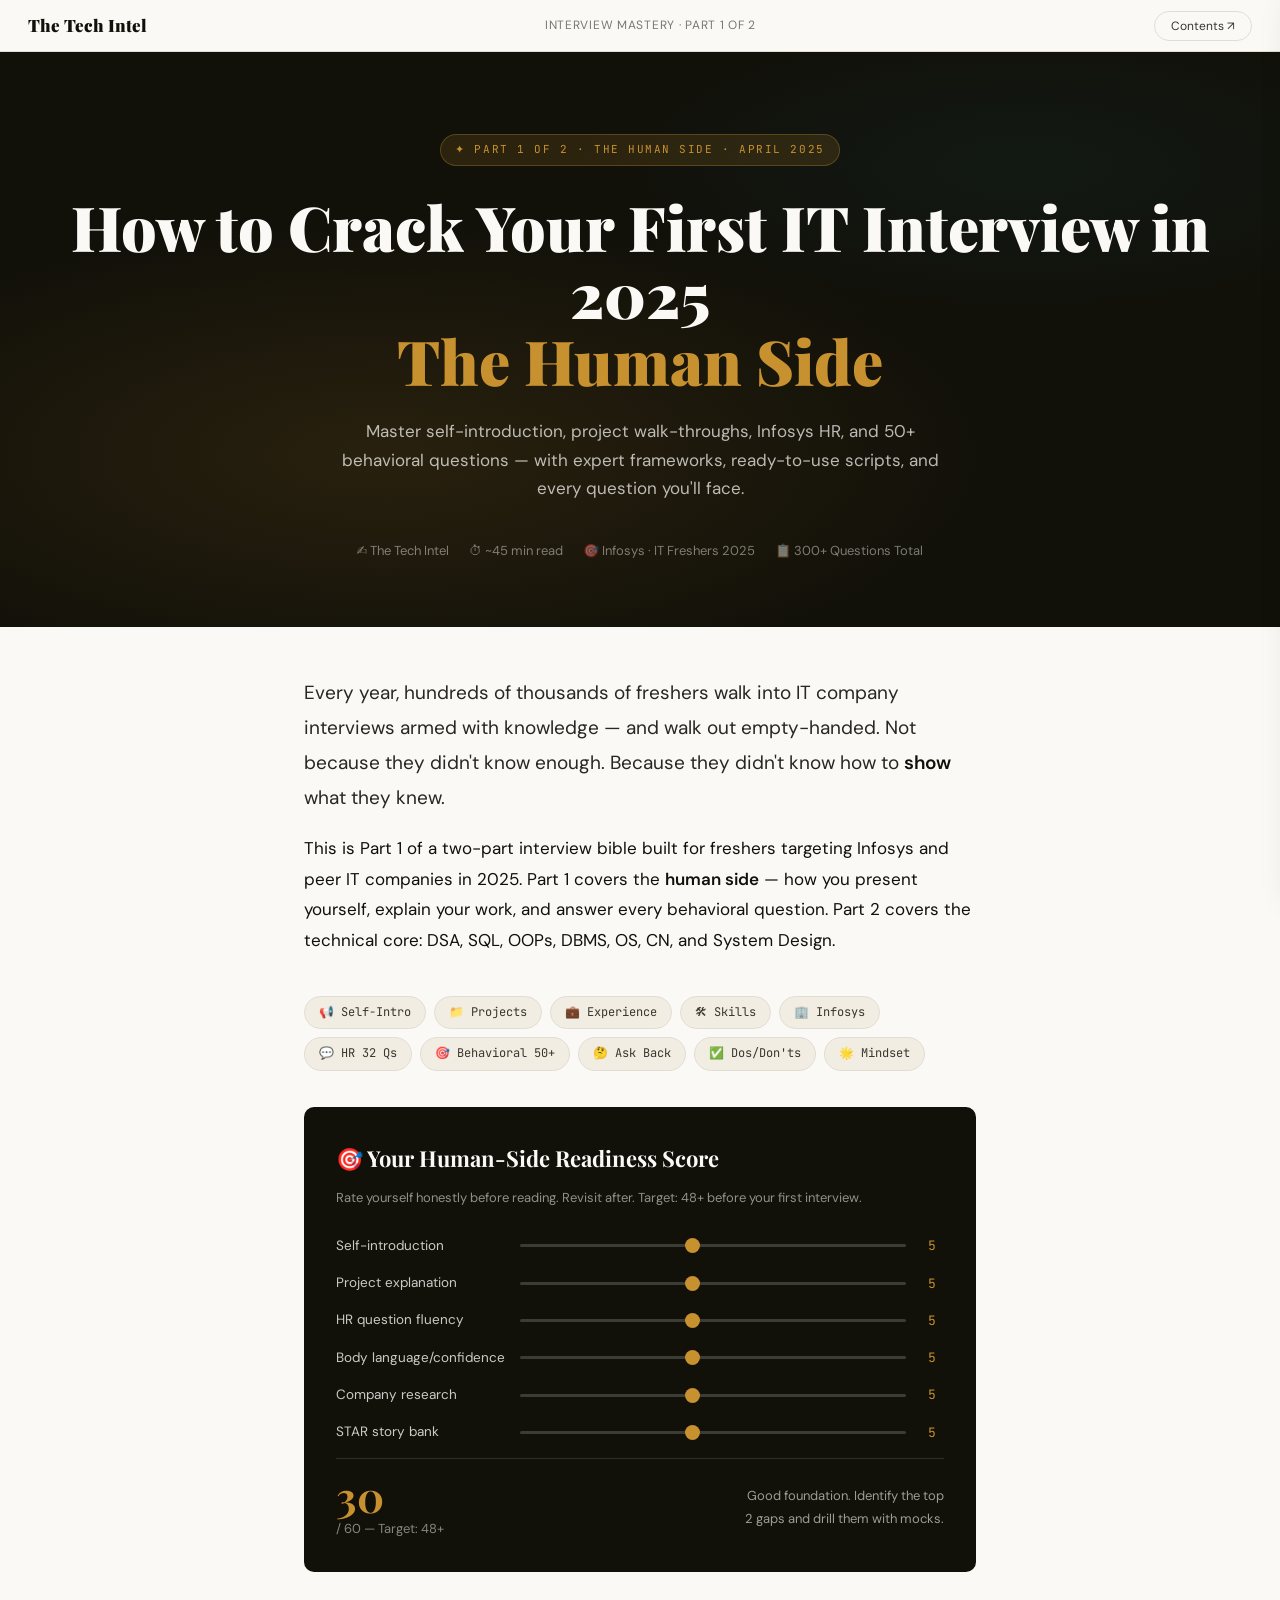
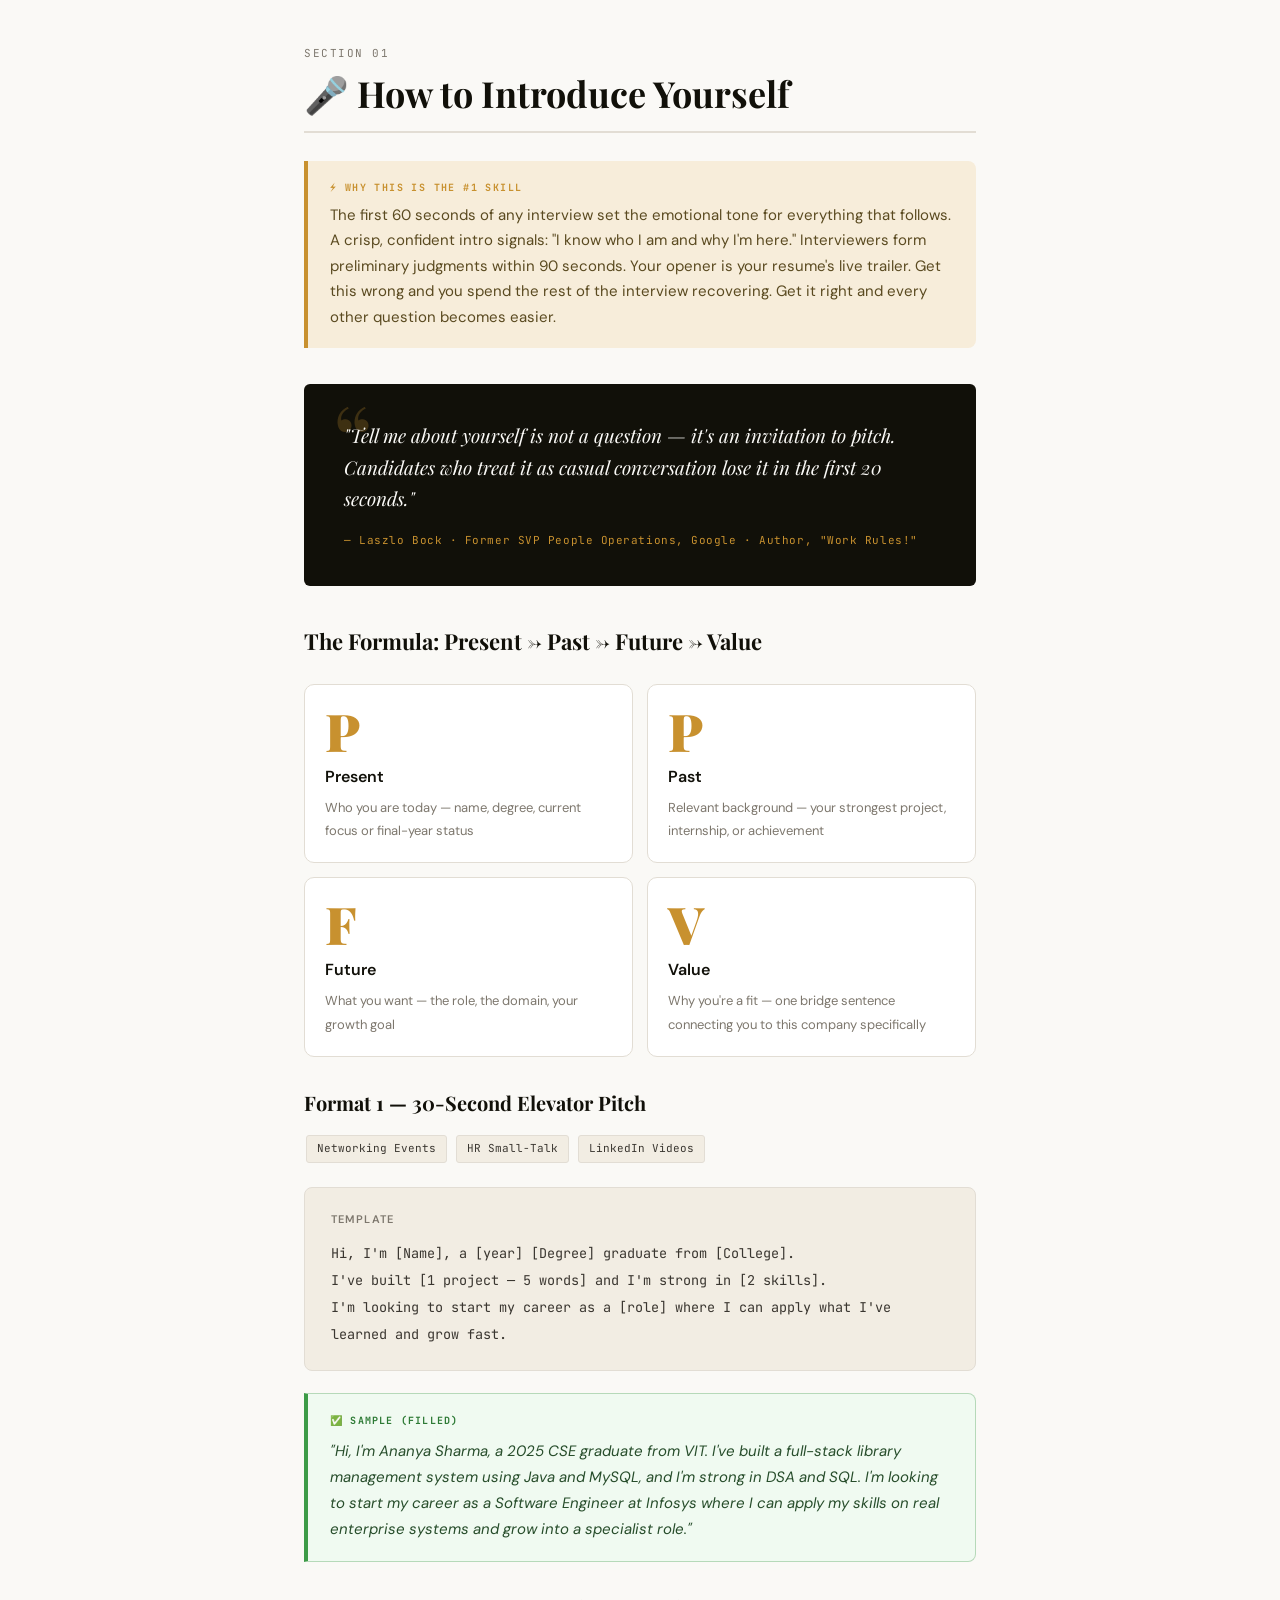
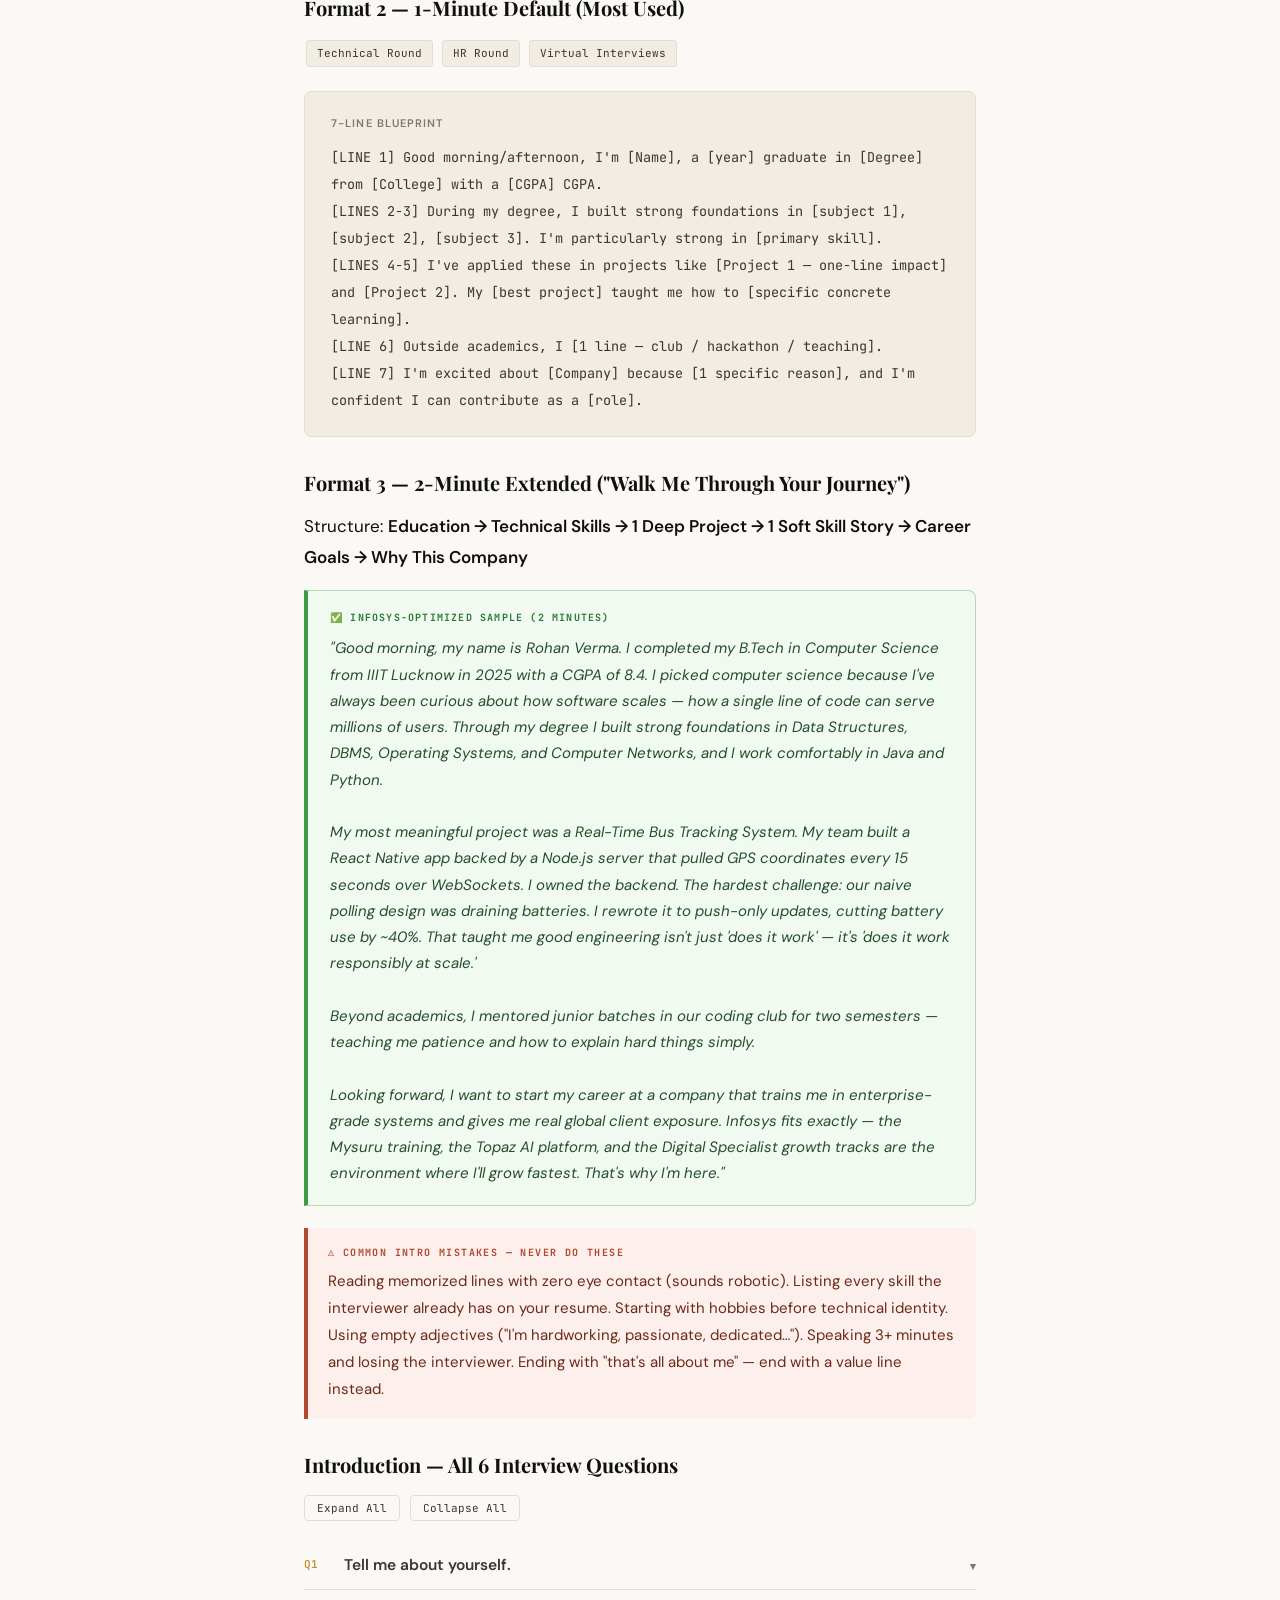
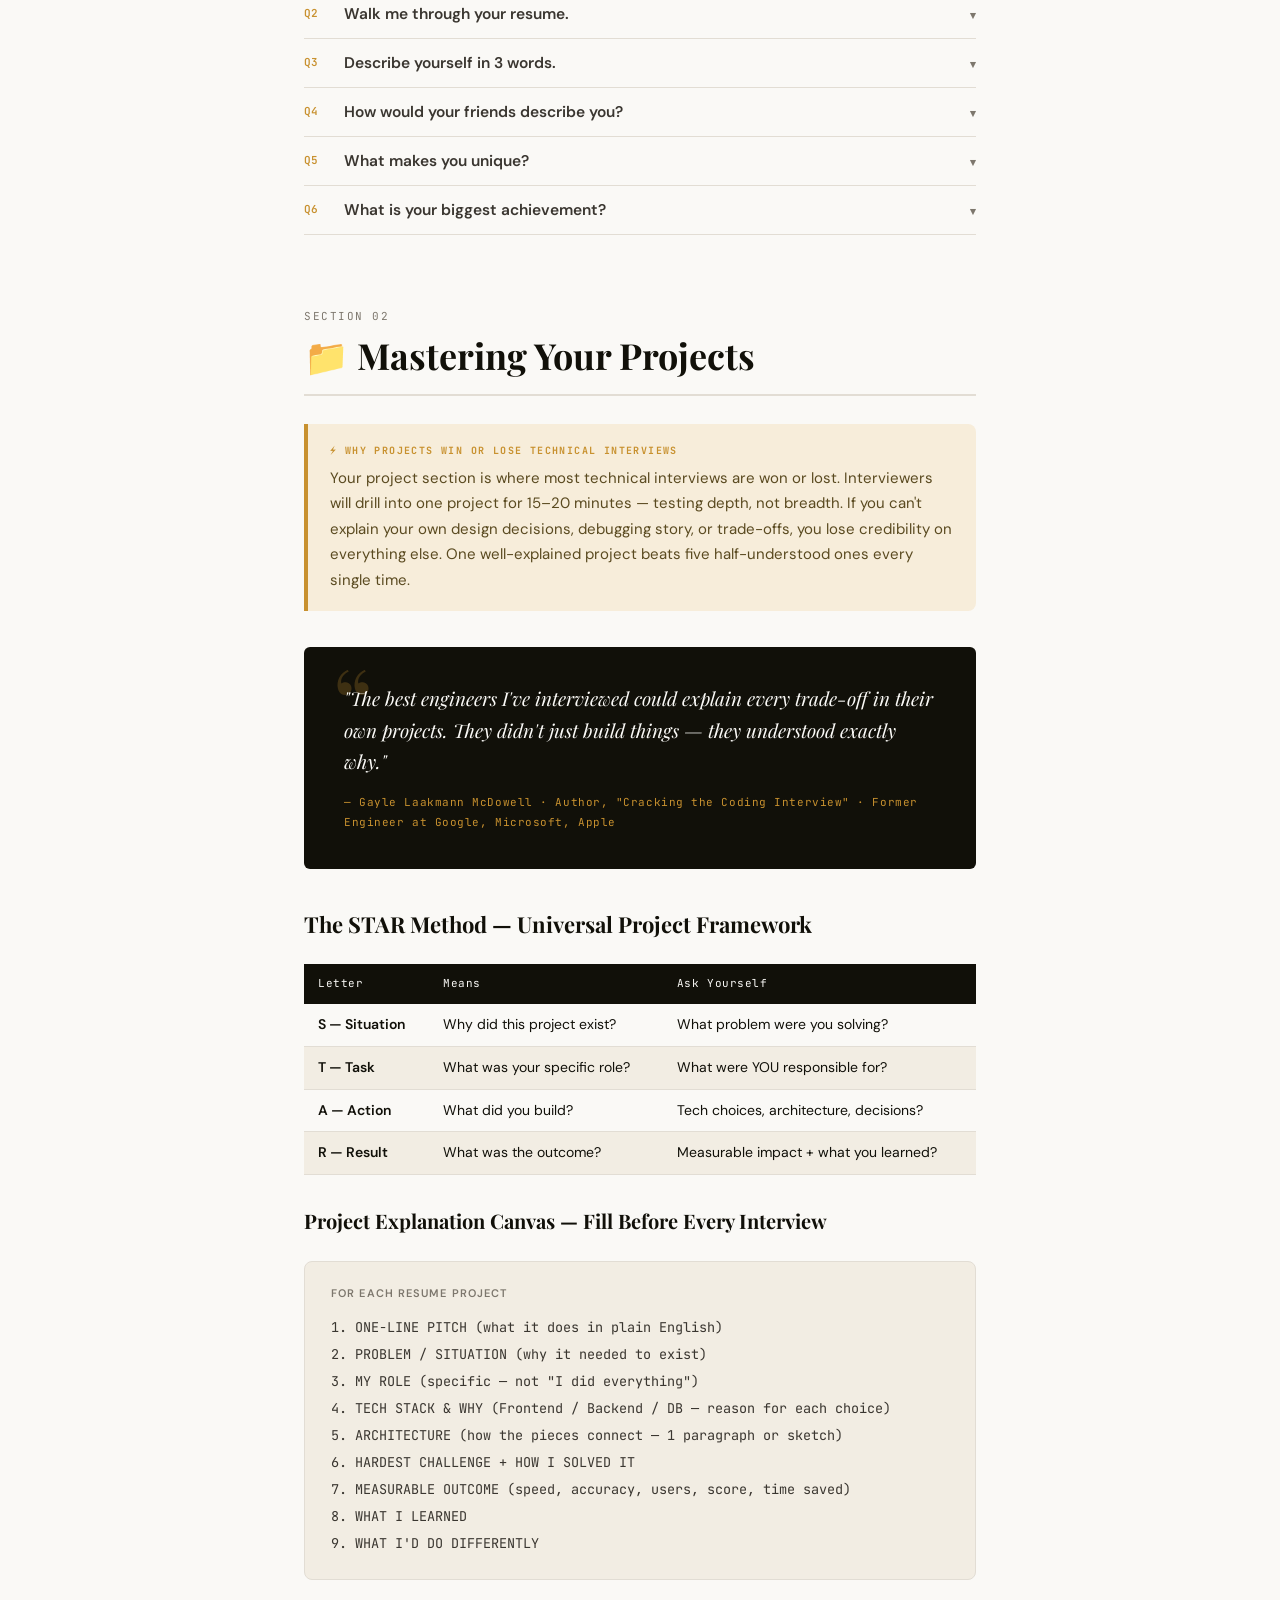
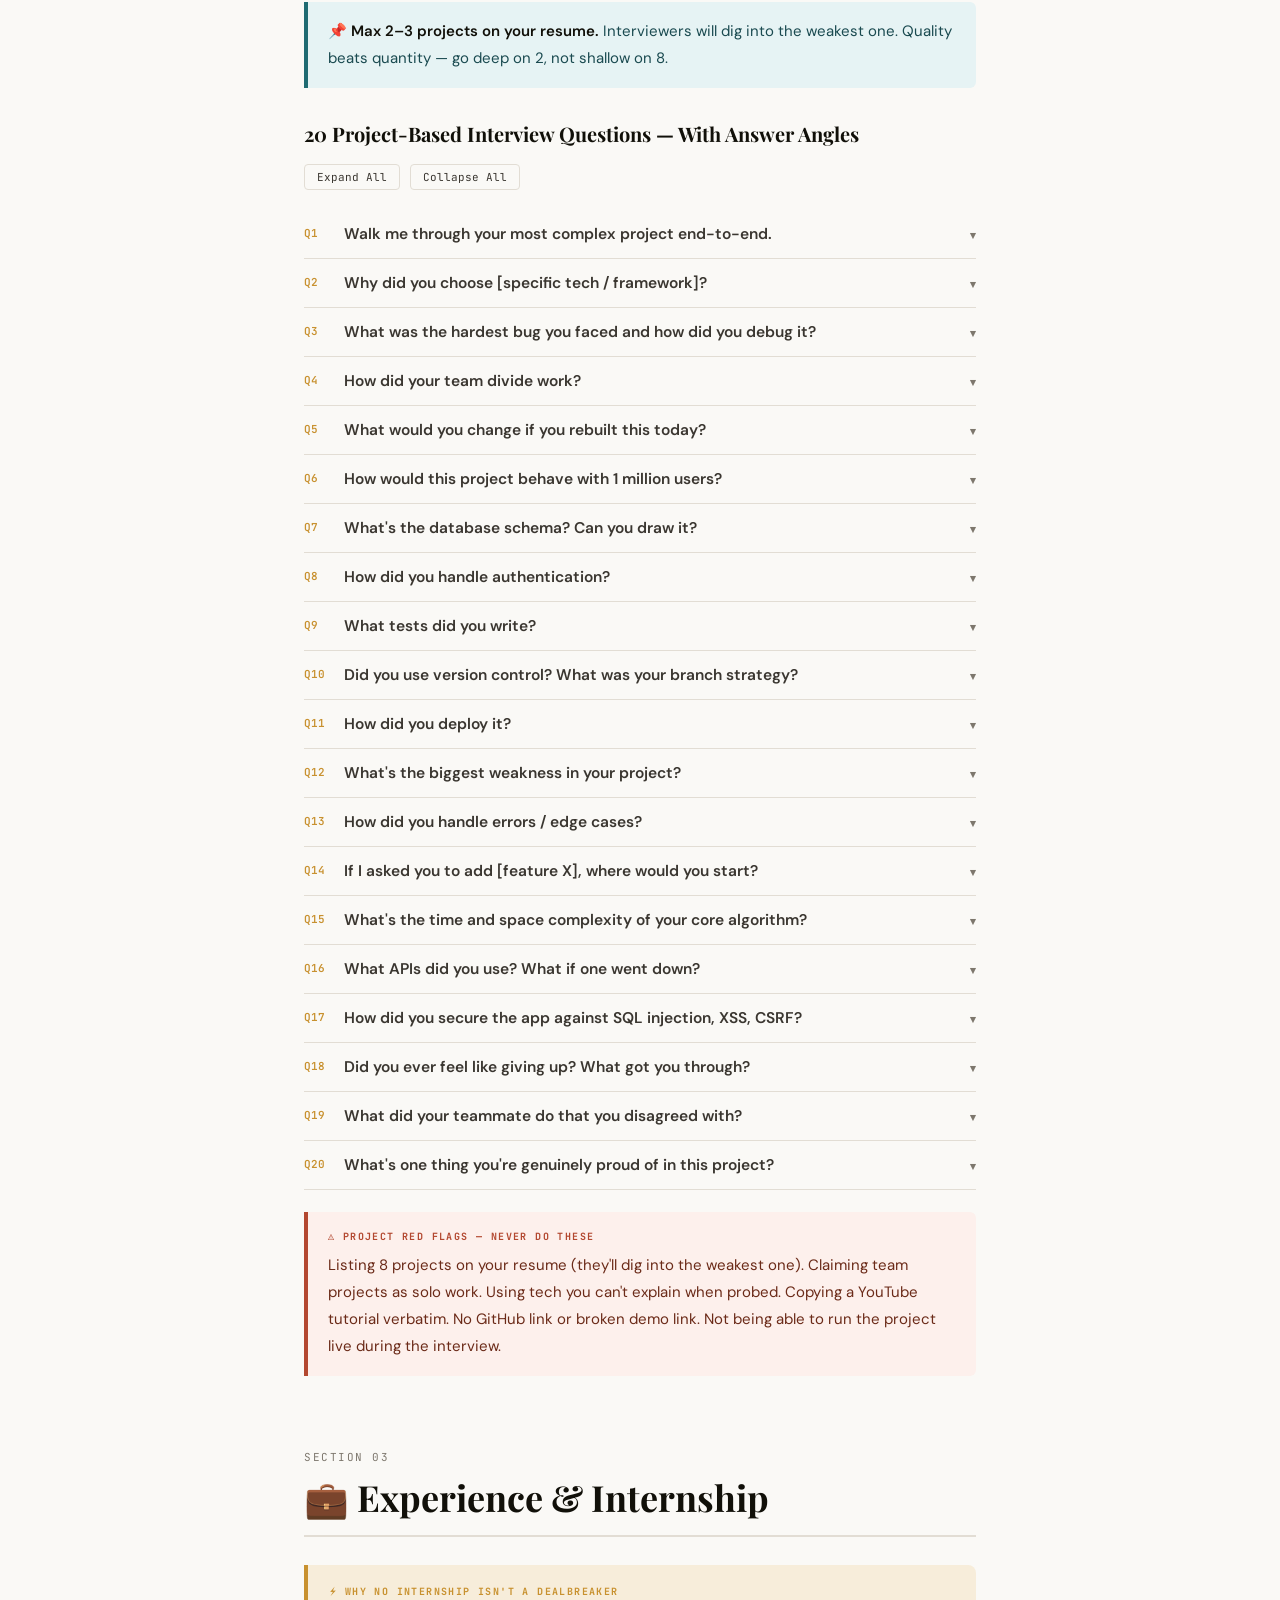
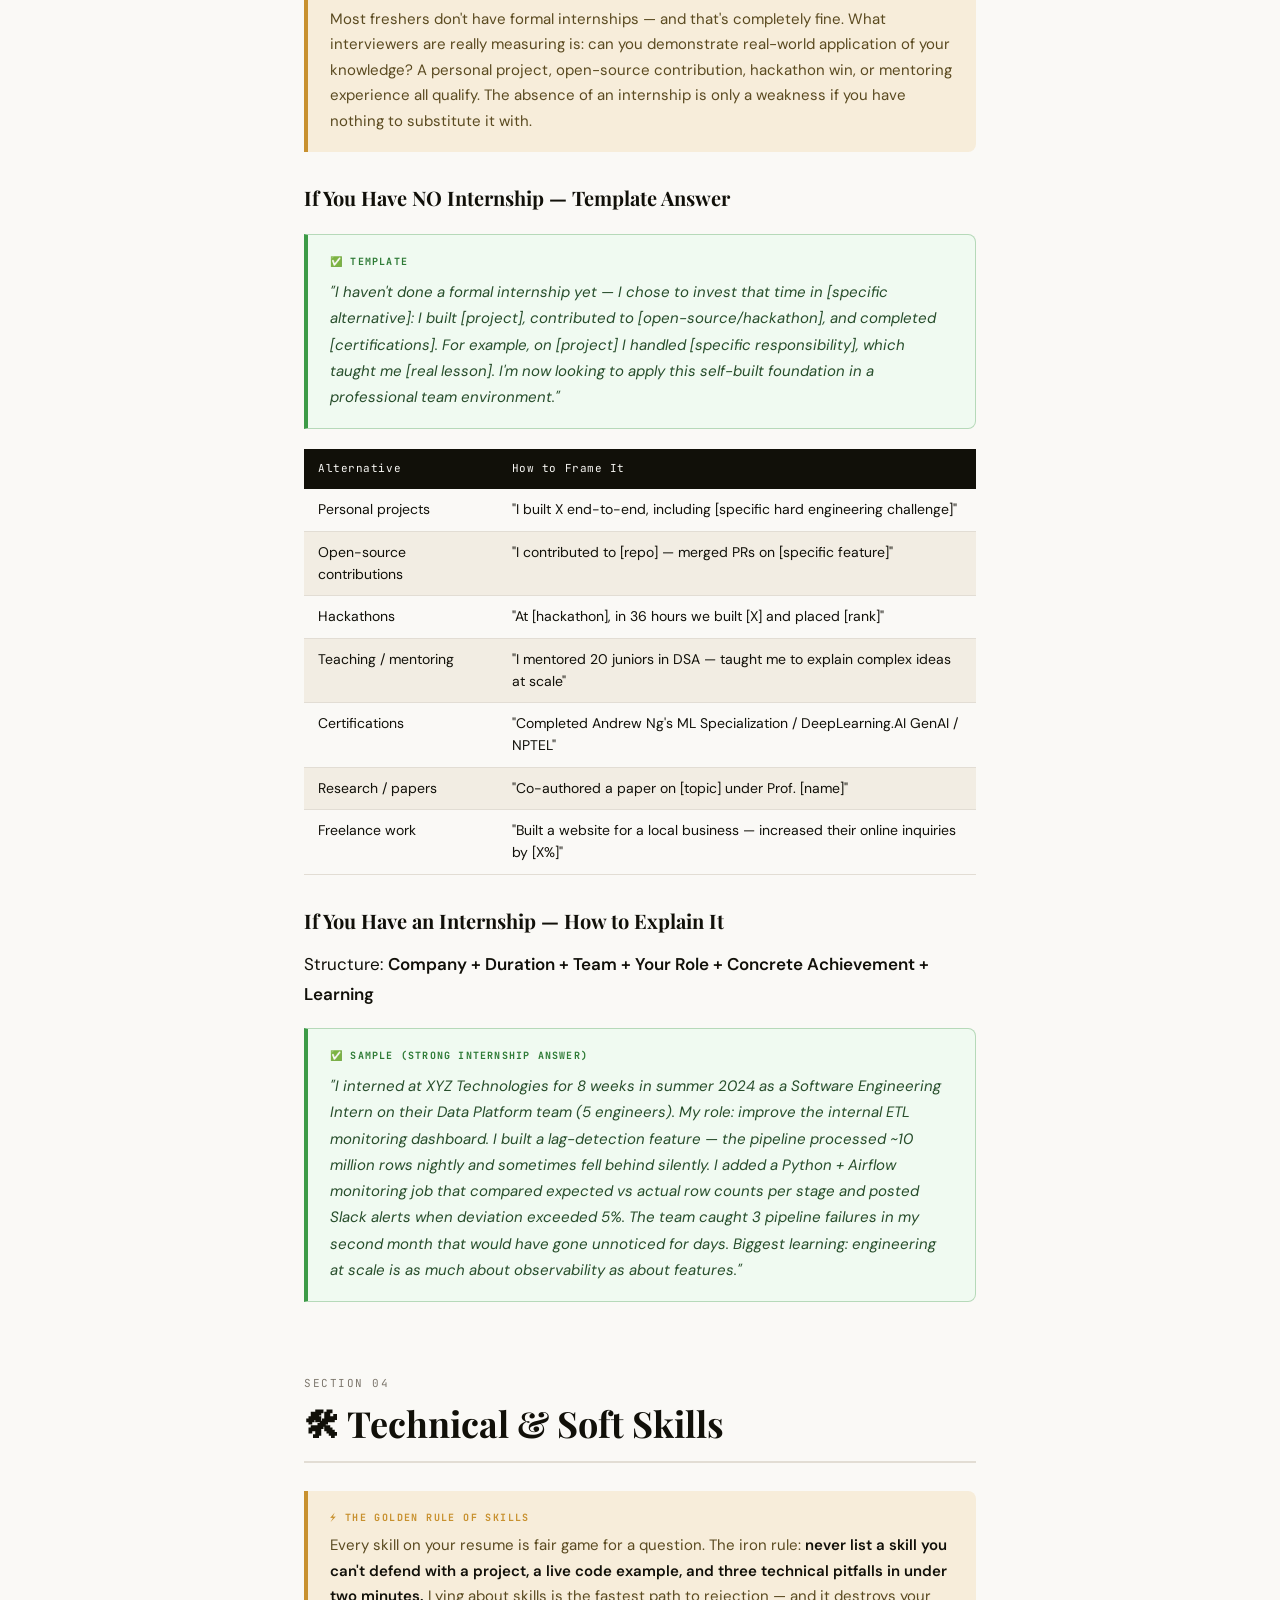
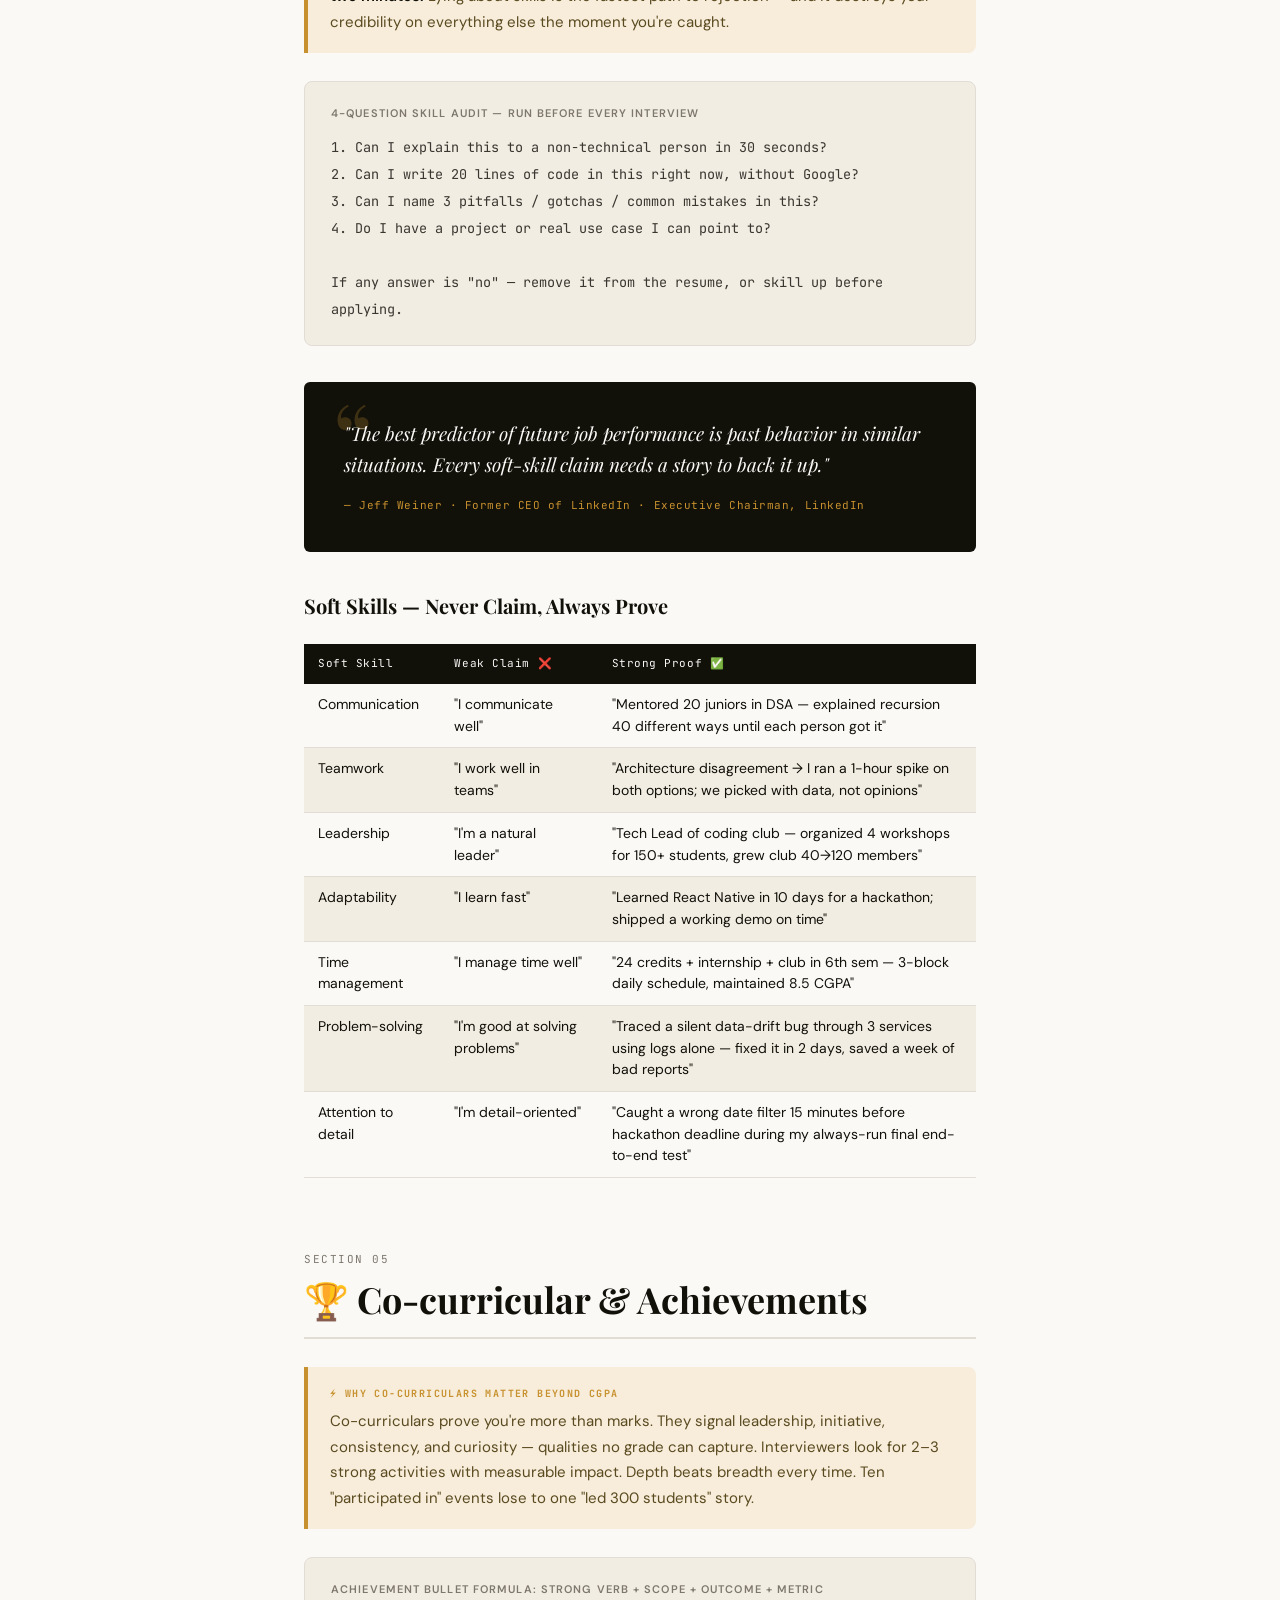
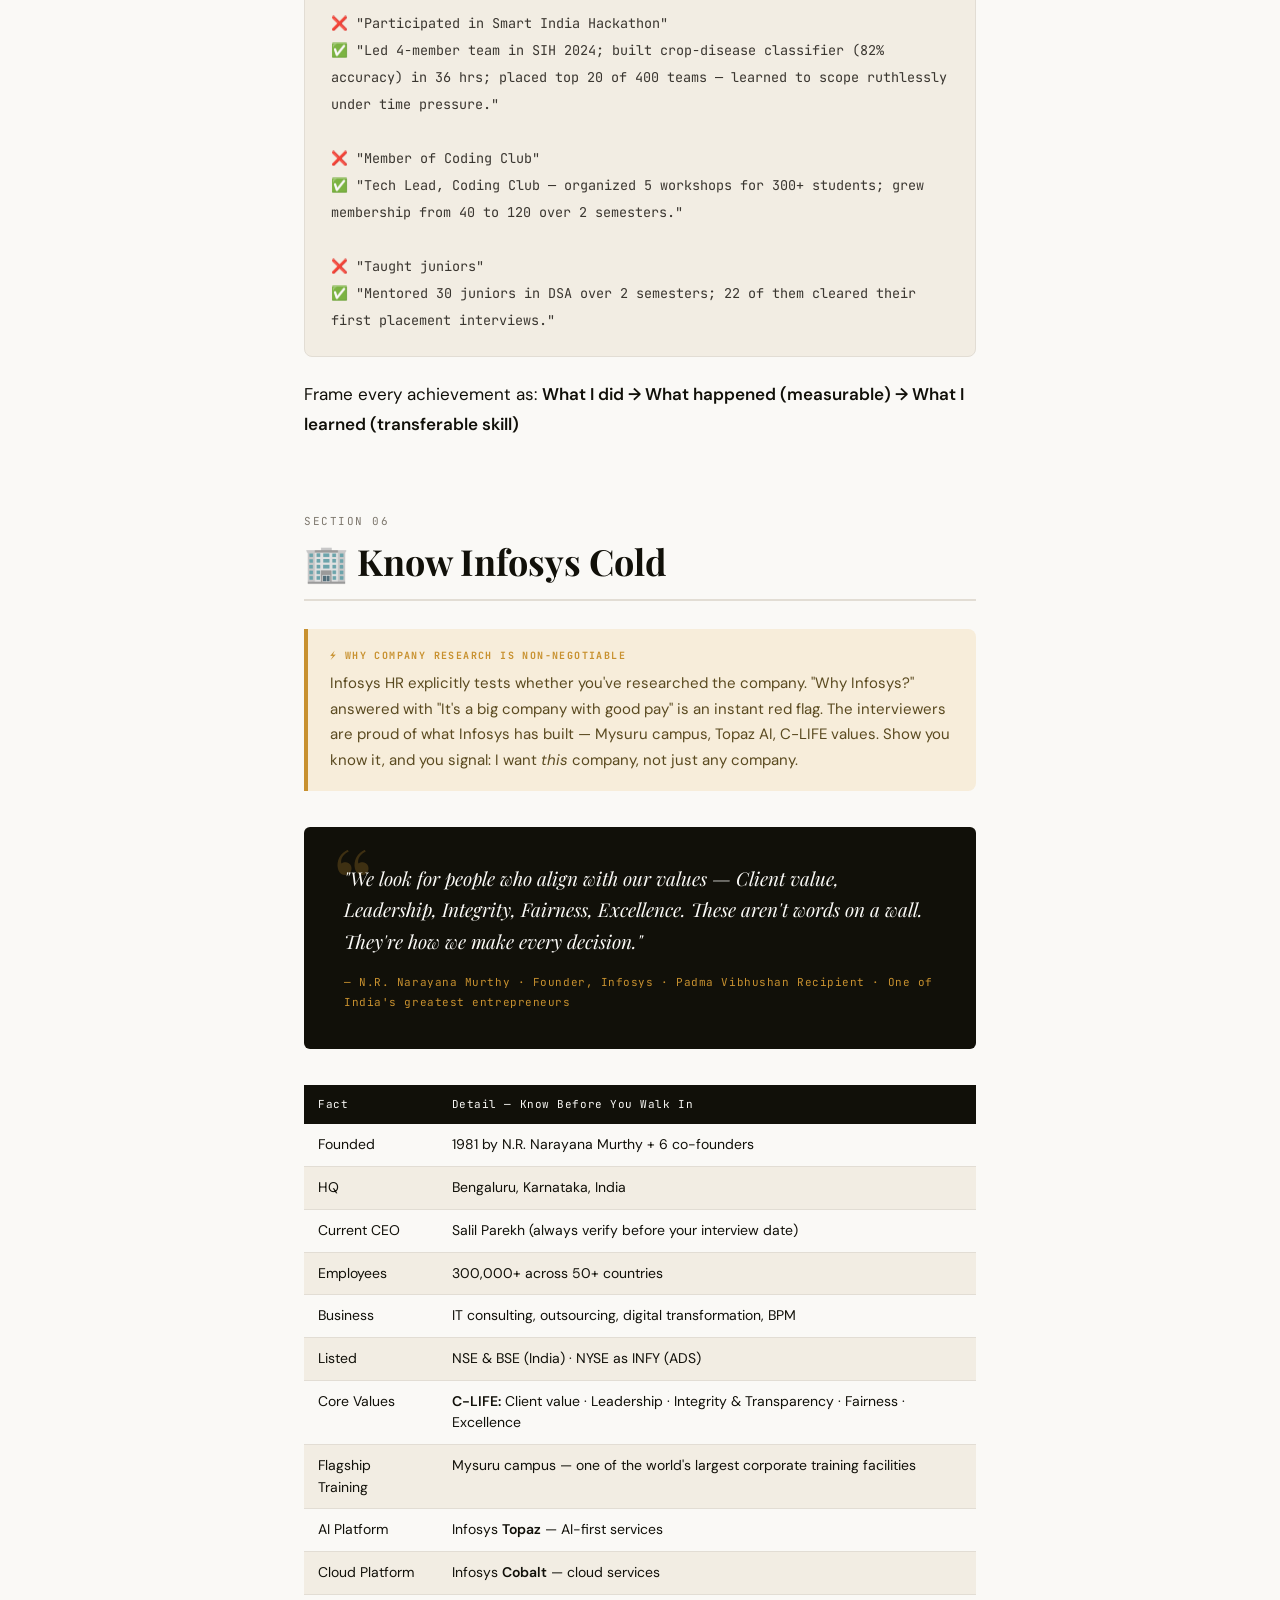
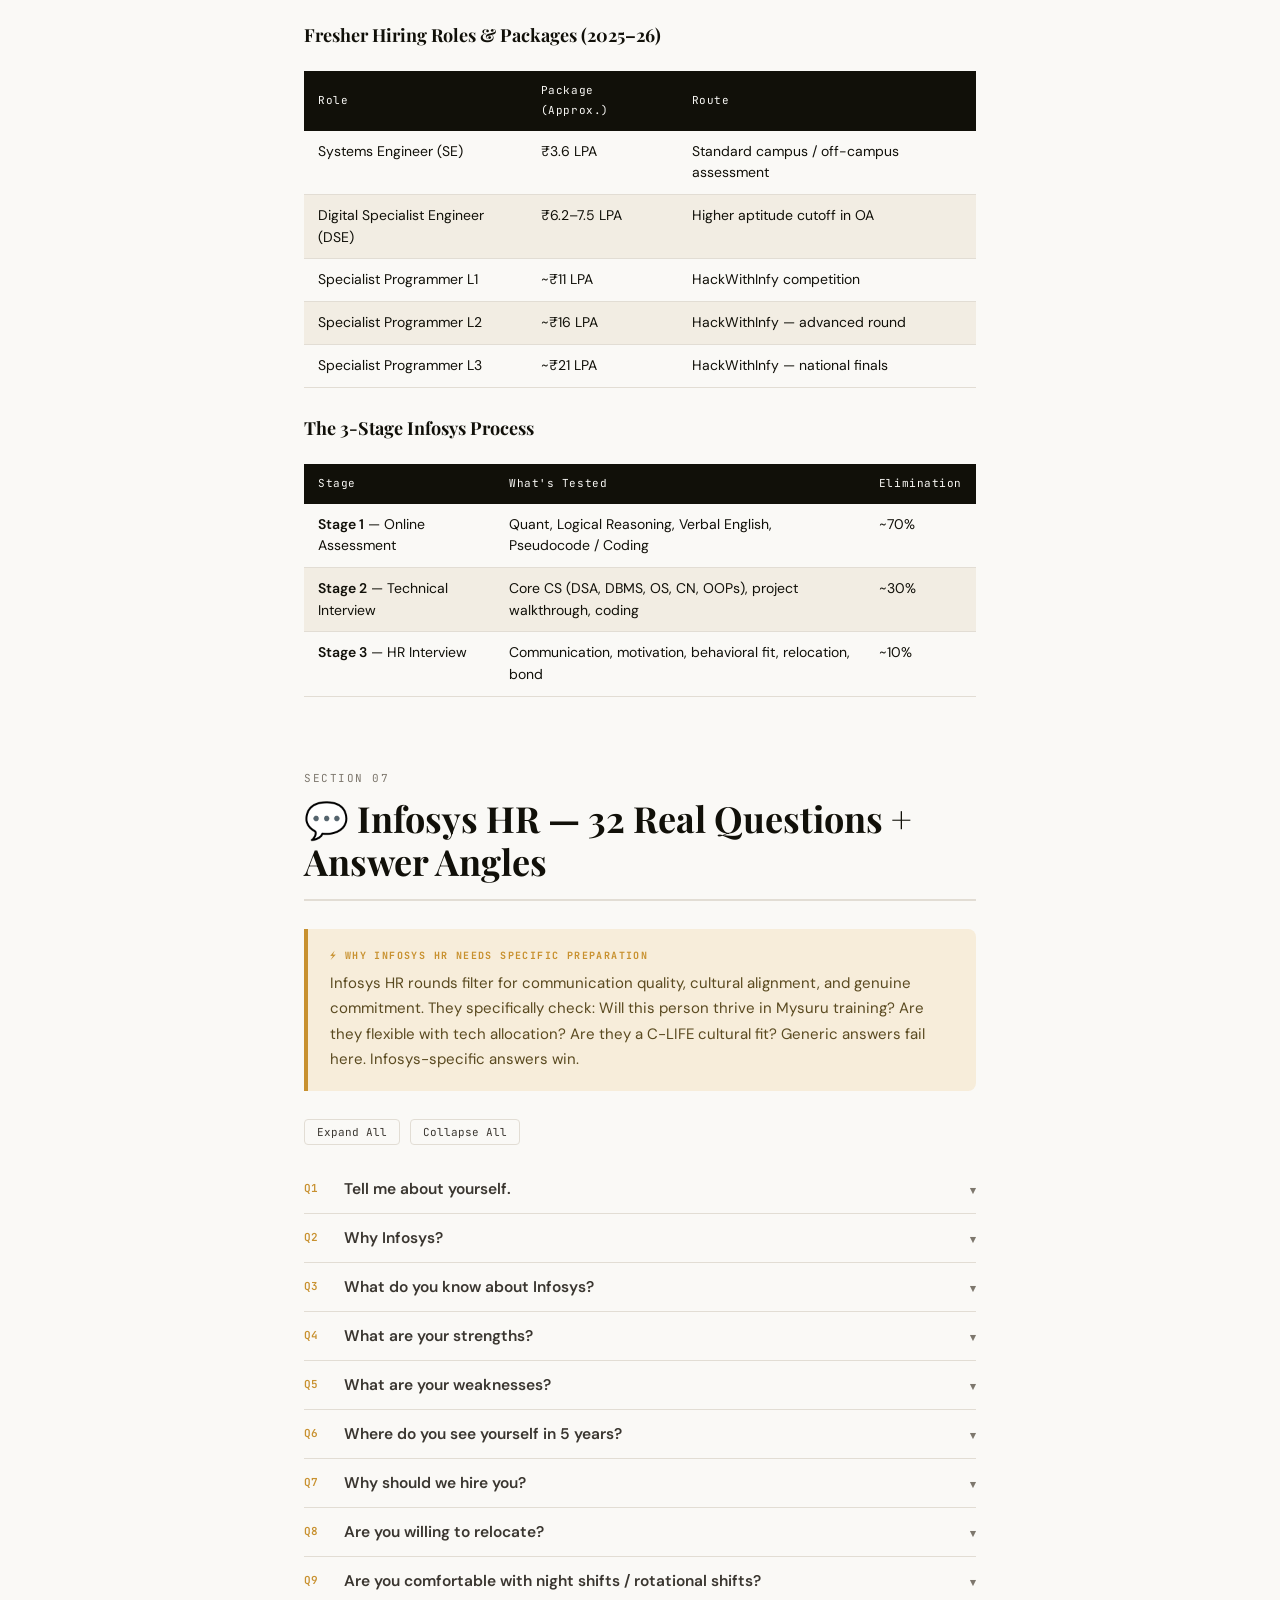
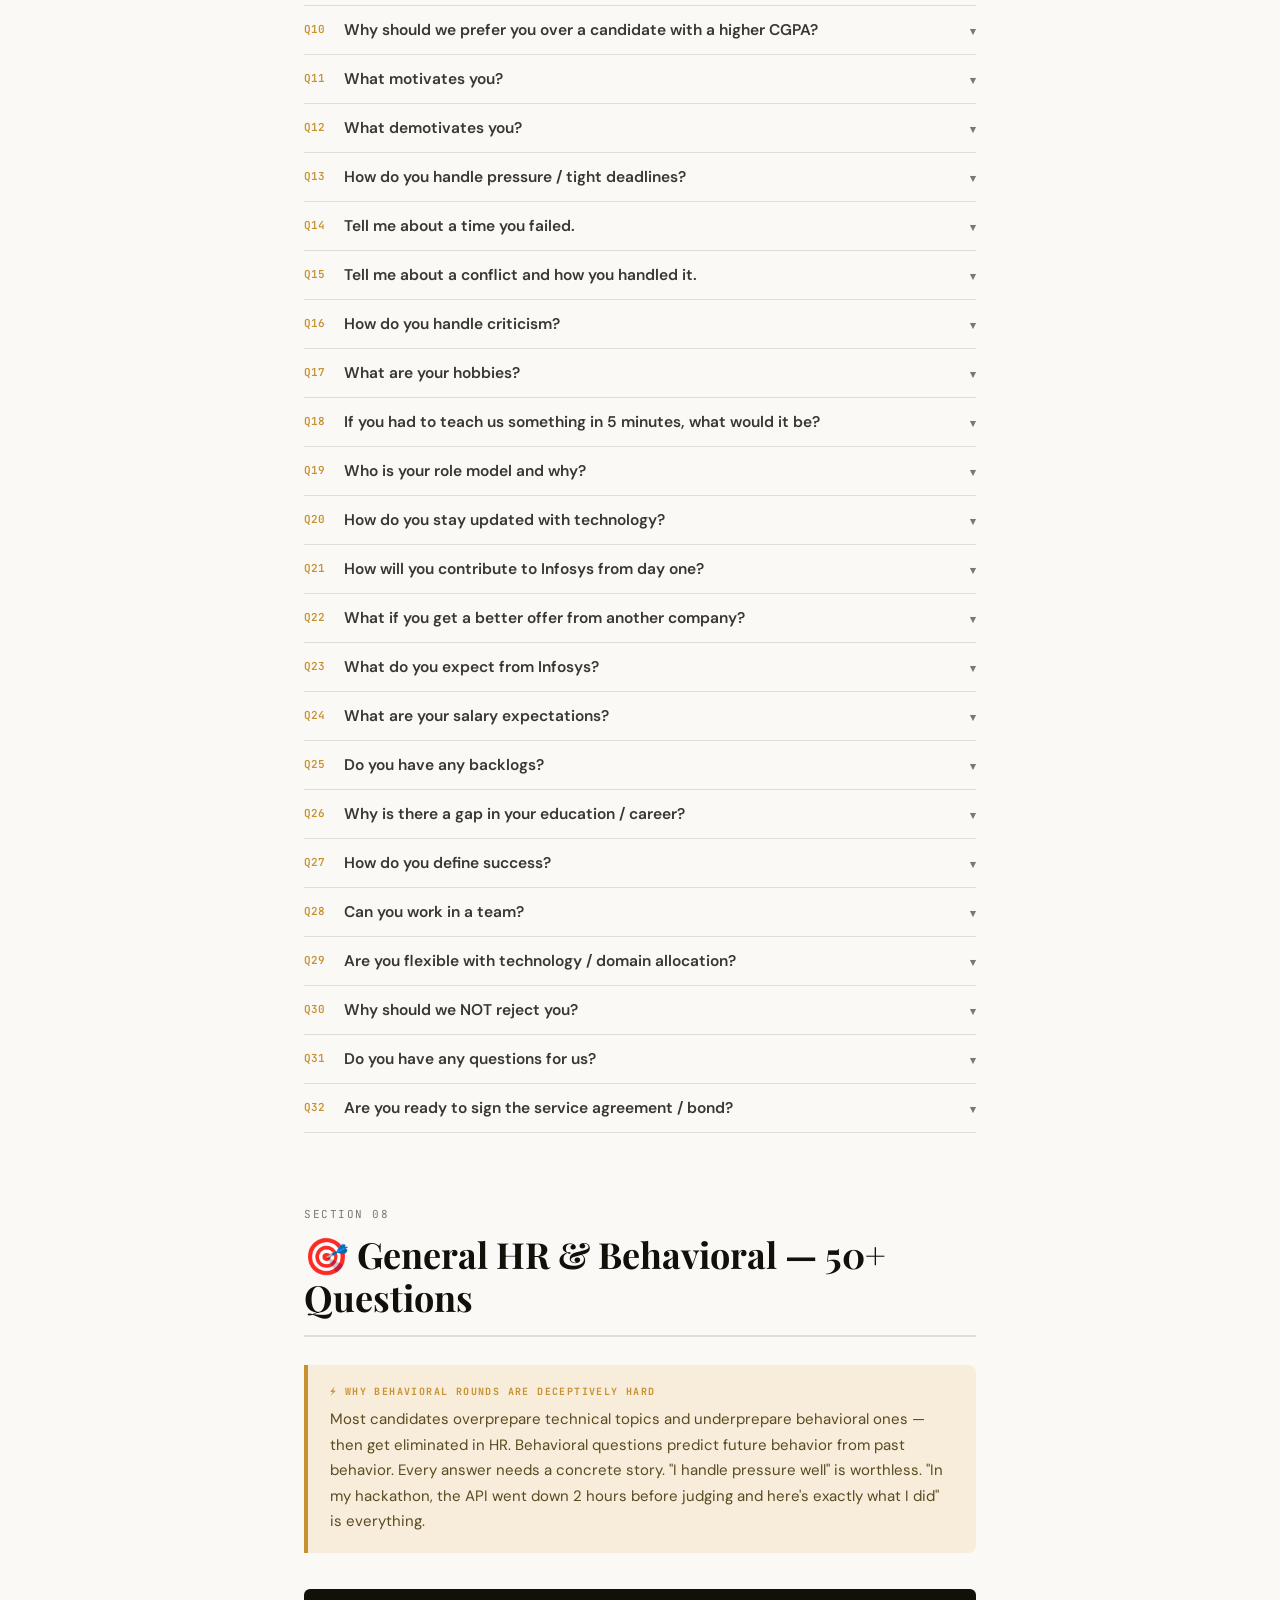
==== index.html @ f24b34c6 "Add files via upload" ====
<!DOCTYPE html>
<html lang="en">
<head>
<meta charset="UTF-8">
<meta name="viewport" content="width=device-width, initial-scale=1.0">
<title>How to Crack Your First IT Interview in 2025 — Part 1: The Human Side | The Tech Intel</title>
<meta name="description" content="The complete guide to self-introduction, project explanation, Infosys HR, 50+ behavioral questions, and the frameworks that separate offers from rejections. Part 1 of 2.">
<meta name="keywords" content="Infosys interview 2025, fresher IT interview preparation, how to introduce yourself interview, STAR method behavioral questions, HR interview questions freshers, software engineer interview guide, Infosys HR questions, behavioral interview answers, tell me about yourself answer, projects interview questions">
<meta name="author" content="The Tech Intel — Priyanshu">
<meta property="og:title" content="Crack Your First IT Interview 2025 — Part 1: The Human Side | The Tech Intel">
<meta property="og:description" content="Master self-intro, project walkthroughs, and 50+ HR questions with expert-backed frameworks and ready scripts.">
<meta property="og:type" content="article">
<meta property="og:site_name" content="The Tech Intel">
<link rel="preconnect" href="https://fonts.googleapis.com">
<link href="https://fonts.googleapis.com/css2?family=Playfair+Display:ital,wght@0,700;0,900;1,700&family=DM+Sans:wght@300;400;500;600&family=JetBrains+Mono:wght@400;600&display=swap" rel="stylesheet">
<style>
:root {
  --ink: #111009;
  --paper: #faf9f6;
  --cream: #f2ede3;
  --gold: #c8912f;
  --gold-pale: #f7edda;
  --teal: #1f6b72;
  --teal-pale: #e6f3f4;
  --rust: #b34830;
  --rust-pale: #fdf0ec;
  --slate: #3a3630;
  --muted: #7d776d;
  --border: #e2ddd4;
  --white: #ffffff;
}
*, *::before, *::after { box-sizing: border-box; margin: 0; padding: 0; }

body { font-family: 'DM Sans', system-ui, sans-serif; background: var(--paper); color: var(--ink); line-height: 1.8; font-size: 17px; }

/* ── Progress bar ── */
#progress { position: fixed; top: 0; left: 0; height: 3px; background: linear-gradient(90deg, var(--gold) 0%, var(--rust) 100%); width: 0%; z-index: 1000; transition: width .08s; }

/* ── Nav ── */
.nav { position: sticky; top: 0; z-index: 200; background: rgba(250,249,246,.96); backdrop-filter: blur(10px); border-bottom: 1px solid var(--border); display: flex; align-items: center; justify-content: space-between; padding: 0 28px; height: 52px; }
.nav-brand { font-family: 'Playfair Display', serif; font-weight: 900; font-size: 17px; color: var(--ink); }
.nav-center { font-size: 12px; color: var(--muted); letter-spacing: .06em; text-transform: uppercase; }
.nav-btn { padding: 6px 16px; border: 1px solid var(--border); border-radius: 20px; font-size: 12px; cursor: pointer; background: none; color: var(--slate); font-family: 'DM Sans', sans-serif; transition: all .2s; }
.nav-btn:hover { background: var(--ink); color: var(--paper); border-color: var(--ink); }

/* ── TOC Drawer ── */
#overlay { display: none; position: fixed; inset: 0; background: rgba(17,16,9,.55); z-index: 300; }
#drawer { position: fixed; right: -360px; top: 0; bottom: 0; width: 340px; background: var(--white); z-index: 400; padding: 28px 24px; overflow-y: auto; transition: right .3s cubic-bezier(.4,0,.2,1); box-shadow: -8px 0 32px rgba(0,0,0,.12); }
#drawer.open { right: 0; }
.drawer-close { position: absolute; top: 20px; right: 20px; background: none; border: none; font-size: 22px; cursor: pointer; color: var(--muted); }
.drawer-head { font-family: 'Playfair Display', serif; font-size: 22px; font-weight: 700; margin: 8px 0 24px; }
.toc-group { margin-bottom: 24px; }
.toc-group-label { font-size: 10px; letter-spacing: .14em; text-transform: uppercase; color: var(--muted); font-weight: 600; margin-bottom: 8px; padding-bottom: 6px; border-bottom: 1px solid var(--border); display: block; }
.toc-group a { display: block; font-size: 14px; color: var(--slate); text-decoration: none; padding: 5px 8px; border-radius: 4px; border-left: 2px solid transparent; transition: all .2s; }
.toc-group a:hover, .toc-group a.active { color: var(--gold); border-left-color: var(--gold); background: var(--gold-pale); }

/* ── Hero ── */
.hero { background: var(--ink); color: var(--paper); padding: 80px 24px 64px; text-align: center; position: relative; overflow: hidden; }
.hero::after { content: ''; position: absolute; inset: 0; background: radial-gradient(ellipse 70% 60% at 30% 70%, rgba(200,145,47,.13) 0%, transparent 70%), radial-gradient(ellipse 50% 40% at 80% 20%, rgba(31,107,114,.1) 0%, transparent 70%); pointer-events: none; }
.hero-label { display: inline-flex; align-items: center; gap: 8px; background: rgba(200,145,47,.15); border: 1px solid rgba(200,145,47,.3); color: var(--gold); font-size: 11px; letter-spacing: .14em; text-transform: uppercase; padding: 5px 14px; border-radius: 20px; margin-bottom: 28px; font-family: 'JetBrains Mono', monospace; position: relative; z-index: 1; }
.hero h1 { font-family: 'Playfair Display', serif; font-size: clamp(34px, 5.5vw, 62px); font-weight: 900; line-height: 1.08; margin-bottom: 22px; position: relative; z-index: 1; }
.hero h1 em { font-style: normal; color: var(--gold); }
.hero-sub { font-size: 17px; color: rgba(250,249,246,.72); max-width: 620px; margin: 0 auto 36px; line-height: 1.7; position: relative; z-index: 1; }
.hero-meta { display: flex; flex-wrap: wrap; gap: 6px 20px; justify-content: center; font-size: 13px; color: rgba(250,249,246,.45); position: relative; z-index: 1; }
.hero-meta span { display: flex; align-items: center; gap: 5px; }

/* ── Main ── */
.main { max-width: 720px; margin: 0 auto; padding: 0 24px 80px; }

/* ── Quick nav pills ── */
.pill-row { display: flex; flex-wrap: wrap; gap: 8px; margin: 40px 0 32px; }
.pill { font-size: 12px; font-family: 'JetBrains Mono', monospace; padding: 5px 14px; border-radius: 20px; border: 1px solid var(--border); background: var(--cream); color: var(--slate); text-decoration: none; transition: all .2s; white-space: nowrap; }
.pill:hover { background: var(--ink); color: var(--paper); border-color: var(--ink); }

/* ── Section header ── */
.sec-head { margin: 72px 0 28px; padding-bottom: 16px; border-bottom: 2px solid var(--border); }
.sec-eyebrow { font-family: 'JetBrains Mono', monospace; font-size: 11px; letter-spacing: .14em; text-transform: uppercase; color: var(--muted); margin-bottom: 8px; }
.sec-head h2 { font-family: 'Playfair Display', serif; font-size: clamp(26px, 4vw, 36px); font-weight: 700; line-height: 1.2; color: var(--ink); }

/* ── Why box ── */
.why { border-left: 4px solid var(--gold); background: var(--gold-pale); padding: 18px 22px; border-radius: 0 8px 8px 0; margin: 28px 0; }
.why-label { font-family: 'JetBrains Mono', monospace; font-size: 10px; letter-spacing: .14em; text-transform: uppercase; color: var(--gold); font-weight: 700; margin-bottom: 6px; }
.why p { font-size: 15px; color: #5a4a20; margin: 0; line-height: 1.7; }

/* ── Expert quote ── */
.quote-block { background: var(--ink); color: var(--paper); padding: 36px 40px; margin: 36px 0; border-radius: 6px; position: relative; }
.quote-block::before { content: '\201C'; font-family: 'Playfair Display', serif; font-size: 100px; color: rgba(200,145,47,.25); position: absolute; top: 4px; left: 28px; line-height: 1; }
.quote-block blockquote { font-family: 'Playfair Display', serif; font-size: 19px; font-style: italic; line-height: 1.65; position: relative; margin-bottom: 16px; }
.quote-src { font-family: 'JetBrains Mono', monospace; font-size: 11px; color: var(--gold); letter-spacing: .05em; }

/* ── Info / teal box ── */
.info { border-left: 4px solid var(--teal); background: var(--teal-pale); padding: 16px 20px; border-radius: 0 6px 6px 0; margin: 22px 0; }
.info p { margin: 0; font-size: 15px; color: #1a4a50; }

/* ── Warning box ── */
.warn { border-left: 4px solid var(--rust); background: var(--rust-pale); padding: 16px 20px; border-radius: 0 6px 6px 0; margin: 22px 0; }
.warn-label { font-family: 'JetBrains Mono', monospace; font-size: 10px; letter-spacing: .14em; text-transform: uppercase; color: var(--rust); font-weight: 700; margin-bottom: 6px; }
.warn p { margin: 0; font-size: 15px; color: #6b2a18; }

/* ── Formula box ── */
.formula { background: var(--cream); border: 1px solid var(--border); border-radius: 8px; padding: 22px 26px; margin: 22px 0; }
.formula-label { font-size: 11px; letter-spacing: .1em; text-transform: uppercase; color: var(--muted); font-weight: 600; margin-bottom: 10px; display: block; }
.formula-body { font-family: 'JetBrains Mono', monospace; font-size: 13.5px; line-height: 2; color: var(--slate); }

/* ── Sample answer ── */
.sample { background: #f0faf1; border: 1px solid #b6d9b9; border-left: 4px solid #3d9b47; padding: 18px 22px; border-radius: 0 8px 8px 0; margin: 18px 0; }
.sample-label { font-family: 'JetBrains Mono', monospace; font-size: 10px; color: #2d7a35; letter-spacing: .12em; text-transform: uppercase; font-weight: 700; margin-bottom: 8px; }
.sample p { margin: 0; font-size: 15px; font-style: italic; color: #274d2b; line-height: 1.75; }

/* ── Framework grid ── */
.fw-grid { display: grid; grid-template-columns: 1fr 1fr; gap: 14px; margin: 22px 0; }
.fw-card { background: var(--white); border: 1px solid var(--border); border-radius: 10px; padding: 20px; }
.fw-letter { font-family: 'Playfair Display', serif; font-size: 52px; font-weight: 900; color: var(--gold); line-height: 1; margin-bottom: 6px; }
.fw-card h4 { font-size: 16px; font-weight: 600; margin-bottom: 4px; }
.fw-card p { font-size: 13px; color: var(--muted); margin: 0; }

/* ── Table ── */
.tbl { width: 100%; border-collapse: collapse; margin: 20px 0; font-size: 14px; }
.tbl th { background: var(--ink); color: var(--paper); padding: 10px 14px; text-align: left; font-family: 'JetBrains Mono', monospace; font-size: 11px; letter-spacing: .05em; font-weight: 400; }
.tbl td { padding: 10px 14px; border-bottom: 1px solid var(--border); vertical-align: top; line-height: 1.55; }
.tbl tr:nth-child(even) td { background: var(--cream); }
.tbl td strong { color: var(--ink); }

/* ── Tags ── */
.tag { display: inline-block; background: var(--cream); color: var(--slate); font-family: 'JetBrains Mono', monospace; font-size: 11px; padding: 3px 10px; border-radius: 3px; border: 1px solid var(--border); margin: 2px; }

/* ── Q&A accordion ── */
.qa-wrap { margin: 20px 0; }
.qa-cat { font-family: 'JetBrains Mono', monospace; font-size: 11px; letter-spacing: .1em; text-transform: uppercase; color: var(--muted); padding: 14px 0 10px; border-top: 1px solid var(--border); margin-top: 20px; display: block; }
.qa-item { border-bottom: 1px solid var(--border); }
.qa-btn { width: 100%; display: flex; align-items: flex-start; gap: 12px; padding: 14px 0; background: none; border: none; cursor: pointer; text-align: left; font-family: 'DM Sans', sans-serif; font-size: 15.5px; font-weight: 600; color: var(--slate); transition: color .2s; }
.qa-btn:hover { color: var(--teal); }
.qa-num { font-family: 'JetBrains Mono', monospace; font-size: 11px; color: var(--gold); font-weight: 600; min-width: 28px; padding-top: 2px; flex-shrink: 0; }
.qa-icon { margin-left: auto; font-size: 11px; color: var(--muted); transition: transform .3s; flex-shrink: 0; padding-top: 4px; }
.qa-btn.open .qa-icon { transform: rotate(180deg); }
.qa-body { max-height: 0; overflow: hidden; transition: max-height .4s ease; padding-left: 40px; }
.qa-body.open { max-height: 2000px; padding-bottom: 16px; }
.qa-body p, .qa-body li { font-size: 15px; color: var(--slate); line-height: 1.75; }
.qa-body ul { padding-left: 18px; margin: 6px 0; }
.qa-body .tip { background: var(--gold-pale); border-left: 3px solid var(--gold); padding: 10px 14px; margin-top: 12px; font-size: 14px; border-radius: 0 4px 4px 0; color: #5a4010; }
.qa-body .note { background: var(--teal-pale); border-left: 3px solid var(--teal); padding: 10px 14px; margin-top: 10px; font-size: 14px; border-radius: 0 4px 4px 0; color: #1a4a50; }
.qa-body table { width: 100%; border-collapse: collapse; font-size: 13px; margin: 10px 0; }
.qa-body th { background: var(--cream); padding: 7px 11px; border: 1px solid var(--border); text-align: left; font-weight: 600; }
.qa-body td { padding: 7px 11px; border: 1px solid var(--border); vertical-align: top; }

/* ── Expand controls ── */
.xp { display: flex; gap: 10px; margin: 12px 0; }
.xp-btn { font-family: 'JetBrains Mono', monospace; font-size: 11px; padding: 5px 12px; border: 1px solid var(--border); border-radius: 4px; cursor: pointer; background: none; color: var(--slate); transition: all .2s; }
.xp-btn:hover { background: var(--cream); }

/* ── Checklist ── */
.ck { list-style: none; margin: 14px 0; }
.ck li { display: flex; align-items: flex-start; gap: 12px; padding: 9px 0; border-bottom: 1px dashed rgba(0,0,0,.06); font-size: 15px; cursor: pointer; }
.ck li::before { content: '☐'; font-size: 18px; color: var(--gold); flex-shrink: 0; margin-top: 1px; }
.ck li.done::before { content: '☑'; color: var(--teal); }
.ck li.done span { text-decoration: line-through; color: var(--muted); }
.ck-group { font-size: 12px; letter-spacing: .08em; text-transform: uppercase; font-weight: 600; color: var(--muted); margin: 20px 0 6px; }

/* ── Self-assess ── */
.assess { background: var(--ink); color: var(--paper); border-radius: 10px; padding: 32px; margin: 36px 0; }
.assess h3 { font-family: 'Playfair Display', serif; font-size: 22px; margin-bottom: 8px; }
.assess-sub { font-size: 13px; color: rgba(250,249,246,.55); margin-bottom: 24px; }
.s-row { display: flex; align-items: center; gap: 14px; margin-bottom: 13px; }
.s-label { min-width: 170px; font-size: 13.5px; color: rgba(250,249,246,.8); flex-shrink: 0; }
.s-slider { flex: 1; -webkit-appearance: none; height: 3px; border-radius: 2px; background: rgba(255,255,255,.18); outline: none; cursor: pointer; }
.s-slider::-webkit-slider-thumb { -webkit-appearance: none; width: 15px; height: 15px; border-radius: 50%; background: var(--gold); cursor: pointer; }
.s-val { min-width: 24px; text-align: center; font-family: 'JetBrains Mono', monospace; font-size: 13px; color: var(--gold); }
.s-total { border-top: 1px solid rgba(255,255,255,.12); padding-top: 16px; margin-top: 6px; display: flex; align-items: center; justify-content: space-between; flex-wrap: wrap; gap: 12px; }
.s-score { font-family: 'Playfair Display', serif; font-size: 42px; font-weight: 700; color: var(--gold); line-height: 1; }
.s-of { font-size: 13px; color: rgba(250,249,246,.5); }
.s-msg { font-size: 13px; color: rgba(250,249,246,.6); max-width: 200px; text-align: right; }

/* ── Divider ── */
.div { text-align: center; margin: 52px 0; font-size: 22px; color: var(--border); letter-spacing: 14px; }

/* ── Footer ── */
.footer { background: var(--ink); color: var(--paper); text-align: center; padding: 64px 24px 48px; }
.footer h2 { font-family: 'Playfair Display', serif; font-size: 32px; margin-bottom: 14px; }
.footer p { color: rgba(250,249,246,.6); margin-bottom: 28px; max-width: 520px; margin-left: auto; margin-right: auto; }
.cta { display: inline-block; background: var(--gold); color: var(--ink); padding: 14px 34px; border-radius: 6px; font-weight: 700; font-size: 14px; letter-spacing: .04em; text-decoration: none; font-family: 'DM Sans', sans-serif; transition: opacity .2s; }
.cta:hover { opacity: .88; }
.footer-small { font-size: 12px; color: rgba(250,249,246,.25); margin-top: 40px; }
.footer-links {
    display: flex;
    gap: 2rem;
    justify-content: center;
    flex-wrap: wrap;
    margin-bottom: 2rem;
  }

  .footer-links a {
    color: var(--text-muted);
    text-decoration: none;
    font-size: 0.85rem;
    transition: color 0.2s;
  }

  .footer-links a:hover { color: var(--accent); }

/* ── Prose ── */
p { margin-bottom: 18px; }
strong { color: var(--ink); font-weight: 600; }
ul, ol { padding-left: 22px; margin-bottom: 14px; }
li { margin-bottom: 5px; }
.lead { font-size: 19px; line-height: 1.85; color: #2a2620; }

@media (max-width: 620px) {
  .fw-grid { grid-template-columns: 1fr; }
  .hero { padding: 56px 20px 48px; }
  .nav-center { display: none; }
  body { font-size: 16px; }
  #drawer { width: 100%; right: -100%; }
  .s-label { min-width: 120px; font-size: 13px; }
}
</style>
</head>
<body>

<div id="progress"></div>

<!-- Drawer -->
<div id="overlay" onclick="closeDrawer()"></div>
<div id="drawer">
  <button class="drawer-close" onclick="closeDrawer()">✕</button>
  <div class="drawer-head">Contents — Part 1</div>
  <div class="toc-group">
    <span class="toc-group-label">Foundations</span>
    <a href="#intro">01 · Self-Introduction</a>
    <a href="#projects">02 · Mastering Projects</a>
    <a href="#experience">03 · Experience & Internship</a>
    <a href="#skills">04 · Technical & Soft Skills</a>
    <a href="#cocurr">05 · Co-curricular</a>
  </div>
  <div class="toc-group">
    <span class="toc-group-label">Infosys Specific</span>
    <a href="#infosys">06 · Know Infosys Cold</a>
    <a href="#infosys-hr">07 · Infosys HR — 32 Qs</a>
  </div>
  <div class="toc-group">
    <span class="toc-group-label">HR & Behavioral</span>
    <a href="#hr50">08 · General HR — 50+ Qs</a>
    <a href="#ask">09 · Questions to Ask Back</a>
    <a href="#dos">10 · Do's & Don'ts</a>
    <a href="#frameworks">11 · Unknown Question Framework</a>
    <a href="#mindset">12 · Final Mindset</a>
  </div>
</div>

<!-- Nav -->
<nav class="nav">
  <span class="nav-brand">The Tech Intel</span>
  <span class="nav-center">Interview Mastery · Part 1 of 2</span>
  <button class="nav-btn" onclick="openDrawer()">Contents ↗</button>
</nav>

<!-- Hero -->
<header class="hero">
  <div class="hero-label">✦ Part 1 of 2 · The Human Side · April 2025</div>
  <h1>How to Crack Your First IT Interview in 2025<br><em>The Human Side</em></h1>
  <p class="hero-sub">Master self-introduction, project walk-throughs, Infosys HR, and 50+ behavioral questions — with expert frameworks, ready-to-use scripts, and every question you'll face.</p>
  <div class="hero-meta">
    <span>✍ The Tech Intel</span>
    <span>⏱ ~45 min read</span>
    <span>🎯 Infosys · IT Freshers 2025</span>
    <span>📋 300+ Questions Total</span>
  </div>
</header>

<!-- Main -->
<main class="main">

<p class="lead" style="margin-top:48px;">Every year, hundreds of thousands of freshers walk into IT company interviews armed with knowledge — and walk out empty-handed. Not because they didn't know enough. Because they didn't know how to <strong>show</strong> what they knew.</p>

<p>This is Part 1 of a two-part interview bible built for freshers targeting Infosys and peer IT companies in 2025. Part 1 covers the <strong>human side</strong> — how you present yourself, explain your work, and answer every behavioral question. Part 2 covers the technical core: DSA, SQL, OOPs, DBMS, OS, CN, and System Design.</p>

<div class="pill-row">
  <a class="pill" href="#intro">📢 Self-Intro</a>
  <a class="pill" href="#projects">📁 Projects</a>
  <a class="pill" href="#experience">💼 Experience</a>
  <a class="pill" href="#skills">🛠 Skills</a>
  <a class="pill" href="#infosys">🏢 Infosys</a>
  <a class="pill" href="#infosys-hr">💬 HR 32 Qs</a>
  <a class="pill" href="#hr50">🎯 Behavioral 50+</a>
  <a class="pill" href="#ask">🤔 Ask Back</a>
  <a class="pill" href="#dos">✅ Dos/Don'ts</a>
  <a class="pill" href="#mindset">🌟 Mindset</a>
</div>

<!-- SELF-ASSESS -->
<div class="assess">
  <h3>🎯 Your Human-Side Readiness Score</h3>
  <p class="assess-sub">Rate yourself honestly before reading. Revisit after. Target: 48+ before your first interview.</p>
  <div class="s-row"><span class="s-label">Self-introduction</span><input type="range" class="s-slider" min="1" max="10" value="5" oninput="updateScore()"><span class="s-val">5</span></div>
  <div class="s-row"><span class="s-label">Project explanation</span><input type="range" class="s-slider" min="1" max="10" value="5" oninput="updateScore()"><span class="s-val">5</span></div>
  <div class="s-row"><span class="s-label">HR question fluency</span><input type="range" class="s-slider" min="1" max="10" value="5" oninput="updateScore()"><span class="s-val">5</span></div>
  <div class="s-row"><span class="s-label">Body language/confidence</span><input type="range" class="s-slider" min="1" max="10" value="5" oninput="updateScore()"><span class="s-val">5</span></div>
  <div class="s-row"><span class="s-label">Company research</span><input type="range" class="s-slider" min="1" max="10" value="5" oninput="updateScore()"><span class="s-val">5</span></div>
  <div class="s-row"><span class="s-label">STAR story bank</span><input type="range" class="s-slider" min="1" max="10" value="5" oninput="updateScore()"><span class="s-val">5</span></div>
  <div class="s-total">
    <div><div class="s-score" id="s-total">30</div><div class="s-of">/ 60 — Target: 48+</div></div>
    <div class="s-msg" id="s-msg"></div>
  </div>
</div>

<!-- ====================================================
     SECTION 1: SELF-INTRODUCTION
     ==================================================== -->
<section id="intro">
  <div class="sec-head">
    <div class="sec-eyebrow">Section 01</div>
    <h2>🎤 How to Introduce Yourself</h2>
  </div>

  <div class="why"><div class="why-label">⚡ Why This Is the #1 Skill</div><p>The first 60 seconds of any interview set the emotional tone for everything that follows. A crisp, confident intro signals: "I know who I am and why I'm here." Interviewers form preliminary judgments within 90 seconds. Your opener is your resume's live trailer. Get this wrong and you spend the rest of the interview recovering. Get it right and every other question becomes easier.</p></div>

  <div class="quote-block">
    <blockquote>"Tell me about yourself is not a question — it's an invitation to pitch. Candidates who treat it as casual conversation lose it in the first 20 seconds."</blockquote>
    <div class="quote-src">— Laszlo Bock · Former SVP People Operations, Google · Author, "Work Rules!"</div>
  </div>

  <h3 style="font-family:'Playfair Display',serif;font-size:22px;margin:28px 0 16px;">The Formula: Present → Past → Future → Value</h3>

  <div class="fw-grid">
    <div class="fw-card"><div class="fw-letter">P</div><h4>Present</h4><p>Who you are today — name, degree, current focus or final-year status</p></div>
    <div class="fw-card"><div class="fw-letter">P</div><h4>Past</h4><p>Relevant background — your strongest project, internship, or achievement</p></div>
    <div class="fw-card"><div class="fw-letter">F</div><h4>Future</h4><p>What you want — the role, the domain, your growth goal</p></div>
    <div class="fw-card"><div class="fw-letter">V</div><h4>Value</h4><p>Why you're a fit — one bridge sentence connecting you to this company specifically</p></div>
  </div>

  <h3 style="font-family:'Playfair Display',serif;font-size:20px;margin:28px 0 10px;">Format 1 — 30-Second Elevator Pitch</h3>
  <p><span class="tag">Networking Events</span> <span class="tag">HR Small-Talk</span> <span class="tag">LinkedIn Videos</span></p>
  <div class="formula"><span class="formula-label">Template</span><div class="formula-body">Hi, I'm [Name], a [year] [Degree] graduate from [College].<br>I've built [1 project — 5 words] and I'm strong in [2 skills].<br>I'm looking to start my career as a [role] where I can apply what I've learned and grow fast.</div></div>
  <div class="sample"><div class="sample-label">✅ Sample (Filled)</div><p>"Hi, I'm Ananya Sharma, a 2025 CSE graduate from VIT. I've built a full-stack library management system using Java and MySQL, and I'm strong in DSA and SQL. I'm looking to start my career as a Software Engineer at Infosys where I can apply my skills on real enterprise systems and grow into a specialist role."</p></div>

  <h3 style="font-family:'Playfair Display',serif;font-size:20px;margin:28px 0 10px;">Format 2 — 1-Minute Default (Most Used)</h3>
  <p><span class="tag">Technical Round</span> <span class="tag">HR Round</span> <span class="tag">Virtual Interviews</span></p>
  <div class="formula"><span class="formula-label">7-Line Blueprint</span><div class="formula-body">[LINE 1]  Good morning/afternoon, I'm [Name], a [year] graduate in [Degree] from [College] with a [CGPA] CGPA.<br>[LINES 2-3] During my degree, I built strong foundations in [subject 1], [subject 2], [subject 3]. I'm particularly strong in [primary skill].<br>[LINES 4-5] I've applied these in projects like [Project 1 — one-line impact] and [Project 2]. My [best project] taught me how to [specific concrete learning].<br>[LINE 6]  Outside academics, I [1 line — club / hackathon / teaching].<br>[LINE 7]  I'm excited about [Company] because [1 specific reason], and I'm confident I can contribute as a [role].</div></div>

  <h3 style="font-family:'Playfair Display',serif;font-size:20px;margin:28px 0 10px;">Format 3 — 2-Minute Extended ("Walk Me Through Your Journey")</h3>
  <p>Structure: <strong>Education → Technical Skills → 1 Deep Project → 1 Soft Skill Story → Career Goals → Why This Company</strong></p>
  <div class="sample"><div class="sample-label">✅ Infosys-Optimized Sample (2 Minutes)</div><p>"Good morning, my name is Rohan Verma. I completed my B.Tech in Computer Science from IIIT Lucknow in 2025 with a CGPA of 8.4. I picked computer science because I've always been curious about how software scales — how a single line of code can serve millions of users. Through my degree I built strong foundations in Data Structures, DBMS, Operating Systems, and Computer Networks, and I work comfortably in Java and Python.<br><br>My most meaningful project was a Real-Time Bus Tracking System. My team built a React Native app backed by a Node.js server that pulled GPS coordinates every 15 seconds over WebSockets. I owned the backend. The hardest challenge: our naive polling design was draining batteries. I rewrote it to push-only updates, cutting battery use by ~40%. That taught me good engineering isn't just 'does it work' — it's 'does it work responsibly at scale.'<br><br>Beyond academics, I mentored junior batches in our coding club for two semesters — teaching me patience and how to explain hard things simply.<br><br>Looking forward, I want to start my career at a company that trains me in enterprise-grade systems and gives me real global client exposure. Infosys fits exactly — the Mysuru training, the Topaz AI platform, and the Digital Specialist growth tracks are the environment where I'll grow fastest. That's why I'm here."</p></div>

  <div class="warn"><div class="warn-label">⚠ Common Intro Mistakes — Never Do These</div><p>Reading memorized lines with zero eye contact (sounds robotic). Listing every skill the interviewer already has on your resume. Starting with hobbies before technical identity. Using empty adjectives ("I'm hardworking, passionate, dedicated…"). Speaking 3+ minutes and losing the interviewer. Ending with "that's all about me" — end with a value line instead.</p></div>

  <h3 style="font-family:'Playfair Display',serif;font-size:20px;margin:28px 0 10px;">Introduction — All 6 Interview Questions</h3>
  <div class="xp"><button class="xp-btn" onclick="xpAll('q-intro')">Expand All</button><button class="xp-btn" onclick="xpNone('q-intro')">Collapse All</button></div>
  <div class="qa-wrap" id="q-intro">
    <div class="qa-item"><button class="qa-btn" onclick="toggleQ(this)"><span class="qa-num">Q1</span>Tell me about yourself.<span class="qa-icon">▾</span></button><div class="qa-body"><p>Use Present → Past → Future → Value. For 1 minute: name + degree + college → top 2 technical strengths → best project in one impactful line → one soft-skill proof → close with why you're excited about this company. Never list skills the interviewer already has on paper — tell a story.</p><div class="tip">💡 Infosys angle: end with a specific reference to Mysuru training, global client exposure, or Topaz / Cobalt growth tracks.</div></div></div>
    <div class="qa-item"><button class="qa-btn" onclick="toggleQ(this)"><span class="qa-num">Q2</span>Walk me through your resume.<span class="qa-icon">▾</span></button><div class="qa-body"><p>Don't read it — tell the story. Structure chronologically: Education → most impactful project → internship (if any) → co-curricular highlights → aspirations. Take 90–120 seconds. Pause at your most interesting point to invite follow-up questions.</p></div></div>
    <div class="qa-item"><button class="qa-btn" onclick="toggleQ(this)"><span class="qa-num">Q3</span>Describe yourself in 3 words.<span class="qa-icon">▾</span></button><div class="qa-body"><p>Pick 3 you can back up instantly with a one-liner proof. "Curious, methodical, reliable." Then: "Curious — I learn a new concept every weekend. Methodical — I always sketch the design before writing a line of code. Reliable — in my final-year project, I was the only member who never missed a milestone."</p></div></div>
    <div class="qa-item"><button class="qa-btn" onclick="toggleQ(this)"><span class="qa-num">Q4</span>How would your friends describe you?<span class="qa-icon">▾</span></button><div class="qa-body"><p>2–3 traits + a concrete anonymized story backing each. Show the human side genuinely. "My friends call me the one who actually ships side projects — they've seen me launch 4 things in the past year while most ideas stay ideas."</p></div></div>
    <div class="qa-item"><button class="qa-btn" onclick="toggleQ(this)"><span class="qa-num">Q5</span>What makes you unique?<span class="qa-icon">▾</span></button><div class="qa-body"><p>One real differentiator — not "I work hard." Something like: "I've been writing a weekly tech newsletter for 8 months to 400 subscribers. Explaining complex AI concepts in plain English makes me better at code reviews, documentation, and eventually at client communication."</p></div></div>
    <div class="qa-item"><button class="qa-btn" onclick="toggleQ(this)"><span class="qa-num">Q6</span>What is your biggest achievement?<span class="qa-icon">▾</span></button><div class="qa-body"><p>Not necessarily award-based. "My biggest achievement is consistency — I've maintained a daily coding practice for 400 days, which is why I'm confident answering any DSA question here. Discipline is a skill, and I've proven I have it." If you have a specific measurable win (hackathon placement, open-source PR, research paper), lead with that.</p></div></div>
  </div>
</section>

<!-- ====================================================
     SECTION 2: PROJECTS
     ==================================================== -->
<section id="projects">
  <div class="sec-head">
    <div class="sec-eyebrow">Section 02</div>
    <h2>📁 Mastering Your Projects</h2>
  </div>

  <div class="why"><div class="why-label">⚡ Why Projects Win or Lose Technical Interviews</div><p>Your project section is where most technical interviews are won or lost. Interviewers will drill into one project for 15–20 minutes — testing depth, not breadth. If you can't explain your own design decisions, debugging story, or trade-offs, you lose credibility on everything else. One well-explained project beats five half-understood ones every single time.</p></div>

  <div class="quote-block">
    <blockquote>"The best engineers I've interviewed could explain every trade-off in their own projects. They didn't just build things — they understood exactly why."</blockquote>
    <div class="quote-src">— Gayle Laakmann McDowell · Author, "Cracking the Coding Interview" · Former Engineer at Google, Microsoft, Apple</div>
  </div>

  <h3 style="font-family:'Playfair Display',serif;font-size:22px;margin:28px 0 14px;">The STAR Method — Universal Project Framework</h3>
  <table class="tbl">
    <thead><tr><th>Letter</th><th>Means</th><th>Ask Yourself</th></tr></thead>
    <tbody>
      <tr><td><strong>S — Situation</strong></td><td>Why did this project exist?</td><td>What problem were you solving?</td></tr>
      <tr><td><strong>T — Task</strong></td><td>What was your specific role?</td><td>What were YOU responsible for?</td></tr>
      <tr><td><strong>A — Action</strong></td><td>What did you build?</td><td>Tech choices, architecture, decisions?</td></tr>
      <tr><td><strong>R — Result</strong></td><td>What was the outcome?</td><td>Measurable impact + what you learned?</td></tr>
    </tbody>
  </table>

  <h3 style="font-family:'Playfair Display',serif;font-size:20px;margin:28px 0 10px;">Project Explanation Canvas — Fill Before Every Interview</h3>
  <div class="formula"><span class="formula-label">For Each Resume Project</span><div class="formula-body">1. ONE-LINE PITCH (what it does in plain English)<br>2. PROBLEM / SITUATION (why it needed to exist)<br>3. MY ROLE (specific — not "I did everything")<br>4. TECH STACK & WHY (Frontend / Backend / DB — reason for each choice)<br>5. ARCHITECTURE (how the pieces connect — 1 paragraph or sketch)<br>6. HARDEST CHALLENGE + HOW I SOLVED IT<br>7. MEASURABLE OUTCOME (speed, accuracy, users, score, time saved)<br>8. WHAT I LEARNED<br>9. WHAT I'D DO DIFFERENTLY</div></div>

  <div class="info"><p>📌 <strong>Max 2–3 projects on your resume.</strong> Interviewers will dig into the weakest one. Quality beats quantity — go deep on 2, not shallow on 8.</p></div>

  <h3 style="font-family:'Playfair Display',serif;font-size:20px;margin:28px 0 10px;">20 Project-Based Interview Questions — With Answer Angles</h3>
  <div class="xp"><button class="xp-btn" onclick="xpAll('q-proj')">Expand All</button><button class="xp-btn" onclick="xpNone('q-proj')">Collapse All</button></div>
  <div class="qa-wrap" id="q-proj">
    <div class="qa-item"><button class="qa-btn" onclick="toggleQ(this)"><span class="qa-num">Q1</span>Walk me through your most complex project end-to-end.<span class="qa-icon">▾</span></button><div class="qa-body"><p>Use full STAR. Start with the problem (Situation), your specific ownership (Task), technical choices and challenges (Action), close with quantified result + what you learned. Keep it to 3 minutes. The interviewer will interrupt to drill deeper — that's a great sign.</p></div></div>
    <div class="qa-item"><button class="qa-btn" onclick="toggleQ(this)"><span class="qa-num">Q2</span>Why did you choose [specific tech / framework]?<span class="qa-icon">▾</span></button><div class="qa-body"><p>Never "because everyone uses it." Always: "I evaluated X vs Y. I chose X because [specific reason — performance, ecosystem, constraint, team familiarity]." Example: "I chose MongoDB over MySQL because our product schema was highly variable across categories. A flexible schema eliminated schema migration overhead at our early stage."</p></div></div>
    <div class="qa-item"><button class="qa-btn" onclick="toggleQ(this)"><span class="qa-num">Q3</span>What was the hardest bug you faced and how did you debug it?<span class="qa-icon">▾</span></button><div class="qa-body"><p>Pick a real, concrete debugging story: what the symptom was → what you tried first → what didn't work → how you finally traced it → what you learned about debugging discipline. Mention a specific tool or technique — logs, binary search debugging, step-through debugger, rubber duck method.</p></div></div>
    <div class="qa-item"><button class="qa-btn" onclick="toggleQ(this)"><span class="qa-num">Q4</span>How did your team divide work?<span class="qa-icon">▾</span></button><div class="qa-body"><p>Be specific about YOUR ownership — don't claim "I did everything." "I owned the backend API and database schema. [Name] handled the React frontend. I wrote the API contract both sides agreed to before building independently. I was also the integrator — I merged all branches before each demo."</p></div></div>
    <div class="qa-item"><button class="qa-btn" onclick="toggleQ(this)"><span class="qa-num">Q5</span>What would you change if you rebuilt this today?<span class="qa-icon">▾</span></button><div class="qa-body"><p>Intellectual honesty wins points. "I'd add structured logging from day one — debugging blind was painful. I'd write the API contract before building frontend and backend separately — coupling caused a week of rework. I'd containerize with Docker — manual deployment was fragile and non-reproducible."</p></div></div>
    <div class="qa-item"><button class="qa-btn" onclick="toggleQ(this)"><span class="qa-num">Q6</span>How would this project behave with 1 million users?<span class="qa-icon">▾</span></button><div class="qa-body"><p>Scale thinking test. Identify your current bottlenecks clearly: "Currently the database is the first bottleneck — all reads/writes hit a single MySQL instance. I'd add Redis cache for frequently read data, read replicas for the DB, and horizontally scale the backend behind a load balancer. The WebSocket server is stateful, so I'd use sticky sessions or move session state to Redis."</p></div></div>
    <div class="qa-item"><button class="qa-btn" onclick="toggleQ(this)"><span class="qa-num">Q7</span>What's the database schema? Can you draw it?<span class="qa-icon">▾</span></button><div class="qa-body"><p>Sketch confidently. Mention: entity names, primary keys, foreign keys, relationships (1:many, many:many), normalization decisions. "I had 4 tables: Users (id, name, email), Products (id, name, price, category_id), Orders (id, user_id, created_at), OrderItems (order_id, product_id, quantity, unit_price)."</p></div></div>
    <div class="qa-item"><button class="qa-btn" onclick="toggleQ(this)"><span class="qa-num">Q8</span>How did you handle authentication?<span class="qa-icon">▾</span></button><div class="qa-body"><p>"JWT-based. On login, server validates credentials, generates a signed JWT with 24-hour expiry, returns it. Client stores in localStorage and sends in the Authorization header on each request. Server validates via middleware on every protected route." If you used sessions or OAuth, describe those specifically.</p></div></div>
    <div class="qa-item"><button class="qa-btn" onclick="toggleQ(this)"><span class="qa-num">Q9</span>What tests did you write?<span class="qa-icon">▾</span></button><div class="qa-body"><p>Be honest. If you didn't: "I didn't write automated tests — that's a gap I'd fix first. Going forward: unit tests for core business logic with JUnit, integration tests for API endpoints, aiming for 80%+ coverage on the service layer."</p></div></div>
    <div class="qa-item"><button class="qa-btn" onclick="toggleQ(this)"><span class="qa-num">Q10</span>Did you use version control? What was your branch strategy?<span class="qa-icon">▾</span></button><div class="qa-body"><p>"Yes, Git with GitHub. Feature branches off main — one branch per feature. Before merging, we opened a pull request and at least one teammate reviewed it. Three main branches: main (production), develop (integration), feature branches for individual work."</p></div></div>
    <div class="qa-item"><button class="qa-btn" onclick="toggleQ(this)"><span class="qa-num">Q11</span>How did you deploy it?<span class="qa-icon">▾</span></button><div class="qa-body"><p>Name the platform specifically. "Frontend on Vercel (auto-deploys from GitHub main). Backend on Render via Dockerfile. Database on PlanetScale (serverless MySQL)." If manual: "I'd now add CI/CD via GitHub Actions to automate builds, tests, and deploys on every push."</p></div></div>
    <div class="qa-item"><button class="qa-btn" onclick="toggleQ(this)"><span class="qa-num">Q12</span>What's the biggest weakness in your project?<span class="qa-icon">▾</span></button><div class="qa-body"><p>Intellectual honesty scores points here. "No observability — no structured logging, no monitoring, no alerting. If something breaks in production I'd be debugging blind. First improvements: Winston logging, Sentry for error tracking, and an uptime monitor with alert integration."</p></div></div>
    <div class="qa-item"><button class="qa-btn" onclick="toggleQ(this)"><span class="qa-num">Q13</span>How did you handle errors / edge cases?<span class="qa-icon">▾</span></button><div class="qa-body"><p>Name specific cases: "Empty search results (graceful 'no results' UI). API rate limits (429 retry with exponential backoff). Invalid city inputs (client-side validation before API call). Network failures (try-catch with user-facing error toast). Known gap: auth token expiry isn't handled gracefully — I'd add a refresh token mechanism next."</p></div></div>
    <div class="qa-item"><button class="qa-btn" onclick="toggleQ(this)"><span class="qa-num">Q14</span>If I asked you to add [feature X], where would you start?<span class="qa-icon">▾</span></button><div class="qa-body"><p>Show structured thinking: "I'd first clarify the requirements — what exactly does [feature X] need to do? Then check if it needs a new DB table or just a new API endpoint. I'd write the API spec first, then unit tests for the new logic, then the implementation. Estimate: [X] days."</p></div></div>
    <div class="qa-item"><button class="qa-btn" onclick="toggleQ(this)"><span class="qa-num">Q15</span>What's the time and space complexity of your core algorithm?<span class="qa-icon">▾</span></button><div class="qa-body"><p>You must know this for your primary algorithm. State in Big-O. "Linear search on products is O(n) time, O(1) space. After I added a database index on the search column, it became O(log n) for indexed DB lookups via a B-tree."</p></div></div>
    <div class="qa-item"><button class="qa-btn" onclick="toggleQ(this)"><span class="qa-num">Q16</span>What APIs did you use? What if one went down?<span class="qa-icon">▾</span></button><div class="qa-body"><p>Name the API and its purpose. For resilience: "I'd add a circuit breaker — if the API fails more than N times in M seconds, stop calling it and serve a cached fallback or degraded UI. I'd set up an uptime monitor and alert on failures with a backup provider ready."</p></div></div>
    <div class="qa-item"><button class="qa-btn" onclick="toggleQ(this)"><span class="qa-num">Q17</span>How did you secure the app against SQL injection, XSS, CSRF?<span class="qa-icon">▾</span></button><div class="qa-body"><p><strong>SQL injection:</strong> parameterized queries / prepared statements — never concatenate user input into SQL strings. <strong>XSS:</strong> escape all user-provided HTML; React does this by default. Add Content-Security-Policy headers. <strong>CSRF:</strong> SameSite cookies or CSRF tokens for state-changing operations. <strong>General:</strong> HTTPS always, input validation both client and server, principle of least privilege for DB accounts.</p></div></div>
    <div class="qa-item"><button class="qa-btn" onclick="toggleQ(this)"><span class="qa-num">Q18</span>Did you ever feel like giving up? What got you through?<span class="qa-icon">▾</span></button><div class="qa-body"><p>Human honesty wins here. "Yes — when the WebSocket connection kept dropping under load and I couldn't figure out why for 3 days. I broke it down: isolated the problem to a single server, then worked backward through logs. I posted in a Discord community and got a hint about connection limits. The fix was 4 lines of code. The persistence taught me more than the code did."</p></div></div>
    <div class="qa-item"><button class="qa-btn" onclick="toggleQ(this)"><span class="qa-num">Q19</span>What did your teammate do that you disagreed with?<span class="qa-icon">▾</span></button><div class="qa-body"><p>"My teammate wanted to store the entire user object in the JWT. I disagreed — JWTs can't be invalidated before expiry, and a large payload means bigger headers on every request. I showed him specific security examples. We moved to storing only user ID in the token. He thanked me a month later when we needed to rotate permissions."</p></div></div>
    <div class="qa-item"><button class="qa-btn" onclick="toggleQ(this)"><span class="qa-num">Q20</span>What's one thing you're genuinely proud of in this project?<span class="qa-icon">▾</span></button><div class="qa-body"><p>Be specific — not generic. "I'm most proud of the battery optimization fix. I found the bottleneck myself through profiling, proposed the architectural change, implemented it, and measured the improvement end-to-end. That felt like real engineering — not following a tutorial."</p></div></div>
  </div>

  <div class="warn"><div class="warn-label">⚠ Project Red Flags — Never Do These</div><p>Listing 8 projects on your resume (they'll dig into the weakest one). Claiming team projects as solo work. Using tech you can't explain when probed. Copying a YouTube tutorial verbatim. No GitHub link or broken demo link. Not being able to run the project live during the interview.</p></div>
</section>

<!-- ====================================================
     SECTION 3: EXPERIENCE
     ==================================================== -->
<section id="experience">
  <div class="sec-head">
    <div class="sec-eyebrow">Section 03</div>
    <h2>💼 Experience & Internship</h2>
  </div>

  <div class="why"><div class="why-label">⚡ Why No Internship Isn't a Dealbreaker</div><p>Most freshers don't have formal internships — and that's completely fine. What interviewers are really measuring is: can you demonstrate real-world application of your knowledge? A personal project, open-source contribution, hackathon win, or mentoring experience all qualify. The absence of an internship is only a weakness if you have nothing to substitute it with.</p></div>

  <h3 style="font-family:'Playfair Display',serif;font-size:20px;margin:0 0 14px;">If You Have NO Internship — Template Answer</h3>
  <div class="sample"><div class="sample-label">✅ Template</div><p>"I haven't done a formal internship yet — I chose to invest that time in [specific alternative]: I built [project], contributed to [open-source/hackathon], and completed [certifications]. For example, on [project] I handled [specific responsibility], which taught me [real lesson]. I'm now looking to apply this self-built foundation in a professional team environment."</p></div>

  <table class="tbl">
    <thead><tr><th>Alternative</th><th>How to Frame It</th></tr></thead>
    <tbody>
      <tr><td>Personal projects</td><td>"I built X end-to-end, including [specific hard engineering challenge]"</td></tr>
      <tr><td>Open-source contributions</td><td>"I contributed to [repo] — merged PRs on [specific feature]"</td></tr>
      <tr><td>Hackathons</td><td>"At [hackathon], in 36 hours we built [X] and placed [rank]"</td></tr>
      <tr><td>Teaching / mentoring</td><td>"I mentored 20 juniors in DSA — taught me to explain complex ideas at scale"</td></tr>
      <tr><td>Certifications</td><td>"Completed Andrew Ng's ML Specialization / DeepLearning.AI GenAI / NPTEL"</td></tr>
      <tr><td>Research / papers</td><td>"Co-authored a paper on [topic] under Prof. [name]"</td></tr>
      <tr><td>Freelance work</td><td>"Built a website for a local business — increased their online inquiries by [X%]"</td></tr>
    </tbody>
  </table>

  <h3 style="font-family:'Playfair Display',serif;font-size:20px;margin:28px 0 10px;">If You Have an Internship — How to Explain It</h3>
  <p>Structure: <strong>Company + Duration + Team + Your Role + Concrete Achievement + Learning</strong></p>
  <div class="sample"><div class="sample-label">✅ Sample (Strong Internship Answer)</div><p>"I interned at XYZ Technologies for 8 weeks in summer 2024 as a Software Engineering Intern on their Data Platform team (5 engineers). My role: improve the internal ETL monitoring dashboard. I built a lag-detection feature — the pipeline processed ~10 million rows nightly and sometimes fell behind silently. I added a Python + Airflow monitoring job that compared expected vs actual row counts per stage and posted Slack alerts when deviation exceeded 5%. The team caught 3 pipeline failures in my second month that would have gone unnoticed for days. Biggest learning: engineering at scale is as much about observability as about features."</p></div>
</section>

<!-- ====================================================
     SECTION 4: SKILLS
     ==================================================== -->
<section id="skills">
  <div class="sec-head">
    <div class="sec-eyebrow">Section 04</div>
    <h2>🛠 Technical & Soft Skills</h2>
  </div>

  <div class="why"><div class="why-label">⚡ The Golden Rule of Skills</div><p>Every skill on your resume is fair game for a question. The iron rule: <strong>never list a skill you can't defend with a project, a live code example, and three technical pitfalls in under two minutes.</strong> Lying about skills is the fastest path to rejection — and it destroys your credibility on everything else the moment you're caught.</p></div>

  <div class="formula"><span class="formula-label">4-Question Skill Audit — Run Before Every Interview</span><div class="formula-body">1. Can I explain this to a non-technical person in 30 seconds?<br>2. Can I write 20 lines of code in this right now, without Google?<br>3. Can I name 3 pitfalls / gotchas / common mistakes in this?<br>4. Do I have a project or real use case I can point to?<br><br>If any answer is "no" — remove it from the resume, or skill up before applying.</div></div>

  <div class="quote-block">
    <blockquote>"The best predictor of future job performance is past behavior in similar situations. Every soft-skill claim needs a story to back it up."</blockquote>
    <div class="quote-src">— Jeff Weiner · Former CEO of LinkedIn · Executive Chairman, LinkedIn</div>
  </div>

  <h3 style="font-family:'Playfair Display',serif;font-size:20px;margin:28px 0 12px;">Soft Skills — Never Claim, Always Prove</h3>
  <table class="tbl">
    <thead><tr><th>Soft Skill</th><th>Weak Claim ❌</th><th>Strong Proof ✅</th></tr></thead>
    <tbody>
      <tr><td>Communication</td><td>"I communicate well"</td><td>"Mentored 20 juniors in DSA — explained recursion 40 different ways until each person got it"</td></tr>
      <tr><td>Teamwork</td><td>"I work well in teams"</td><td>"Architecture disagreement → I ran a 1-hour spike on both options; we picked with data, not opinions"</td></tr>
      <tr><td>Leadership</td><td>"I'm a natural leader"</td><td>"Tech Lead of coding club — organized 4 workshops for 150+ students, grew club 40→120 members"</td></tr>
      <tr><td>Adaptability</td><td>"I learn fast"</td><td>"Learned React Native in 10 days for a hackathon; shipped a working demo on time"</td></tr>
      <tr><td>Time management</td><td>"I manage time well"</td><td>"24 credits + internship + club in 6th sem — 3-block daily schedule, maintained 8.5 CGPA"</td></tr>
      <tr><td>Problem-solving</td><td>"I'm good at solving problems"</td><td>"Traced a silent data-drift bug through 3 services using logs alone — fixed it in 2 days, saved a week of bad reports"</td></tr>
      <tr><td>Attention to detail</td><td>"I'm detail-oriented"</td><td>"Caught a wrong date filter 15 minutes before hackathon deadline during my always-run final end-to-end test"</td></tr>
    </tbody>
  </table>
</section>

<!-- ====================================================
     SECTION 5: CO-CURRICULAR
     ==================================================== -->
<section id="cocurr">
  <div class="sec-head">
    <div class="sec-eyebrow">Section 05</div>
    <h2>🏆 Co-curricular & Achievements</h2>
  </div>

  <div class="why"><div class="why-label">⚡ Why Co-curriculars Matter Beyond CGPA</div><p>Co-curriculars prove you're more than marks. They signal leadership, initiative, consistency, and curiosity — qualities no grade can capture. Interviewers look for 2–3 strong activities with measurable impact. Depth beats breadth every time. Ten "participated in" events lose to one "led 300 students" story.</p></div>

  <div class="formula"><span class="formula-label">Achievement Bullet Formula: Strong Verb + Scope + Outcome + Metric</span><div class="formula-body">❌ "Participated in Smart India Hackathon"<br>✅ "Led 4-member team in SIH 2024; built crop-disease classifier (82% accuracy) in 36 hrs; placed top 20 of 400 teams — learned to scope ruthlessly under time pressure."<br><br>❌ "Member of Coding Club"<br>✅ "Tech Lead, Coding Club — organized 5 workshops for 300+ students; grew membership from 40 to 120 over 2 semesters."<br><br>❌ "Taught juniors"<br>✅ "Mentored 30 juniors in DSA over 2 semesters; 22 of them cleared their first placement interviews."</div></div>

  <p>Frame every achievement as: <strong>What I did → What happened (measurable) → What I learned (transferable skill)</strong></p>
</section>

<!-- ====================================================
     SECTION 6: INFOSYS COMPANY KNOWLEDGE
     ==================================================== -->
<section id="infosys">
  <div class="sec-head">
    <div class="sec-eyebrow">Section 06</div>
    <h2>🏢 Know Infosys Cold</h2>
  </div>

  <div class="why"><div class="why-label">⚡ Why Company Research Is Non-Negotiable</div><p>Infosys HR explicitly tests whether you've researched the company. "Why Infosys?" answered with "It's a big company with good pay" is an instant red flag. The interviewers are proud of what Infosys has built — Mysuru campus, Topaz AI, C-LIFE values. Show you know it, and you signal: I want <em>this</em> company, not just any company.</p></div>

  <div class="quote-block">
    <blockquote>"We look for people who align with our values — Client value, Leadership, Integrity, Fairness, Excellence. These aren't words on a wall. They're how we make every decision."</blockquote>
    <div class="quote-src">— N.R. Narayana Murthy · Founder, Infosys · Padma Vibhushan Recipient · One of India's greatest entrepreneurs</div>
  </div>

  <table class="tbl">
    <thead><tr><th>Fact</th><th>Detail — Know Before You Walk In</th></tr></thead>
    <tbody>
      <tr><td>Founded</td><td>1981 by N.R. Narayana Murthy + 6 co-founders</td></tr>
      <tr><td>HQ</td><td>Bengaluru, Karnataka, India</td></tr>
      <tr><td>Current CEO</td><td>Salil Parekh (always verify before your interview date)</td></tr>
      <tr><td>Employees</td><td>300,000+ across 50+ countries</td></tr>
      <tr><td>Business</td><td>IT consulting, outsourcing, digital transformation, BPM</td></tr>
      <tr><td>Listed</td><td>NSE &amp; BSE (India) · NYSE as INFY (ADS)</td></tr>
      <tr><td>Core Values</td><td><strong>C-LIFE:</strong> Client value · Leadership · Integrity &amp; Transparency · Fairness · Excellence</td></tr>
      <tr><td>Flagship Training</td><td>Mysuru campus — one of the world's largest corporate training facilities</td></tr>
      <tr><td>AI Platform</td><td>Infosys <strong>Topaz</strong> — AI-first services</td></tr>
      <tr><td>Cloud Platform</td><td>Infosys <strong>Cobalt</strong> — cloud services</td></tr>
    </tbody>
  </table>

  <h3 style="font-family:'Playfair Display',serif;font-size:18px;margin:24px 0 10px;">Fresher Hiring Roles &amp; Packages (2025–26)</h3>
  <table class="tbl">
    <thead><tr><th>Role</th><th>Package (Approx.)</th><th>Route</th></tr></thead>
    <tbody>
      <tr><td>Systems Engineer (SE)</td><td>₹3.6 LPA</td><td>Standard campus / off-campus assessment</td></tr>
      <tr><td>Digital Specialist Engineer (DSE)</td><td>₹6.2–7.5 LPA</td><td>Higher aptitude cutoff in OA</td></tr>
      <tr><td>Specialist Programmer L1</td><td>~₹11 LPA</td><td>HackWithInfy competition</td></tr>
      <tr><td>Specialist Programmer L2</td><td>~₹16 LPA</td><td>HackWithInfy — advanced round</td></tr>
      <tr><td>Specialist Programmer L3</td><td>~₹21 LPA</td><td>HackWithInfy — national finals</td></tr>
    </tbody>
  </table>

  <h3 style="font-family:'Playfair Display',serif;font-size:18px;margin:24px 0 10px;">The 3-Stage Infosys Process</h3>
  <table class="tbl">
    <thead><tr><th>Stage</th><th>What's Tested</th><th>Elimination</th></tr></thead>
    <tbody>
      <tr><td><strong>Stage 1</strong> — Online Assessment</td><td>Quant, Logical Reasoning, Verbal English, Pseudocode / Coding</td><td>~70%</td></tr>
      <tr><td><strong>Stage 2</strong> — Technical Interview</td><td>Core CS (DSA, DBMS, OS, CN, OOPs), project walkthrough, coding</td><td>~30%</td></tr>
      <tr><td><strong>Stage 3</strong> — HR Interview</td><td>Communication, motivation, behavioral fit, relocation, bond</td><td>~10%</td></tr>
    </tbody>
  </table>
</section>

<!-- ====================================================
     SECTION 7: INFOSYS HR — 32 QUESTIONS
     ==================================================== -->
<section id="infosys-hr">
  <div class="sec-head">
    <div class="sec-eyebrow">Section 07</div>
    <h2>💬 Infosys HR — 32 Real Questions + Answer Angles</h2>
  </div>

  <div class="why"><div class="why-label">⚡ Why Infosys HR Needs Specific Preparation</div><p>Infosys HR rounds filter for communication quality, cultural alignment, and genuine commitment. They specifically check: Will this person thrive in Mysuru training? Are they flexible with tech allocation? Are they a C-LIFE cultural fit? Generic answers fail here. Infosys-specific answers win.</p></div>

  <div class="xp"><button class="xp-btn" onclick="xpAll('q-infosys-hr')">Expand All</button><button class="xp-btn" onclick="xpNone('q-infosys-hr')">Collapse All</button></div>
  <div class="qa-wrap" id="q-infosys-hr">
    <div class="qa-item"><button class="qa-btn" onclick="toggleQ(this)"><span class="qa-num">Q1</span>Tell me about yourself.<span class="qa-icon">▾</span></button><div class="qa-body"><p>Use 1-minute blueprint from Section 1. Infosys angle: end with a specific reference to the Mysuru training program, global client exposure, or Topaz/Cobalt growth tracks. Never say "Infosys is a top company" — say something specific about what Infosys uniquely offers that aligns with your own goals.</p></div></div>
    <div class="qa-item"><button class="qa-btn" onclick="toggleQ(this)"><span class="qa-num">Q2</span>Why Infosys?<span class="qa-icon">▾</span></button><div class="qa-body"><p>Structure: (1) What you admire — Mysuru campus, global client exposure, Topaz AI initiative, C-LIFE values; (2) What you want — structured learning + specialist growth tracks; (3) Bridge — connect your specific 5-year goal to what Infosys uniquely offers. Avoid generic "big brand" answers at all costs.</p></div></div>
    <div class="qa-item"><button class="qa-btn" onclick="toggleQ(this)"><span class="qa-num">Q3</span>What do you know about Infosys?<span class="qa-icon">▾</span></button><div class="qa-body"><p>Mention: Founded 1981 by Narayana Murthy + 6 co-founders. HQ Bengaluru. ~300K+ employees across 50+ countries. Services: IT consulting, digital transformation, BPM, AI (Topaz platform), cloud (Cobalt platform). Flagship Mysuru training campus. Core values C-LIFE. Listed on NSE, BSE, and NYSE as INFY.</p></div></div>
    <div class="qa-item"><button class="qa-btn" onclick="toggleQ(this)"><span class="qa-num">Q4</span>What are your strengths?<span class="qa-icon">▾</span></button><div class="qa-body"><p>Name 2–3 with specific proof each. "Strong problem-solving — 400+ DSA problems solved, can articulate time/space trade-offs on demand. Quick learner — picked up React Native in 10 days for a hackathon. Reliable — in my final-year project, I was the only member who never missed a milestone across 8 months."</p></div></div>
    <div class="qa-item"><button class="qa-btn" onclick="toggleQ(this)"><span class="qa-num">Q5</span>What are your weaknesses?<span class="qa-icon">▾</span></button><div class="qa-body"><p>Never say "perfectionist" — it's a cliché that signals self-awareness avoidance. Give a real, non-disqualifying weakness + active remediation. "I tend to over-prepare presentations — spending 4 hours on slides that need 2. I now set a strict 2-hour timebox and ship the 80% version."</p></div></div>
    <div class="qa-item"><button class="qa-btn" onclick="toggleQ(this)"><span class="qa-num">Q6</span>Where do you see yourself in 5 years?<span class="qa-icon">▾</span></button><div class="qa-body"><p>"Strong individual contributor in [cloud/data/security], having delivered 2–3 impactful client projects, ideally mentoring 1–2 juniors. I'd also explore the specialist or tech lead track. And Infosys's learning culture makes pursuing a relevant certification along the way very achievable."</p></div></div>
    <div class="qa-item"><button class="qa-btn" onclick="toggleQ(this)"><span class="qa-num">Q7</span>Why should we hire you?<span class="qa-icon">▾</span></button><div class="qa-body"><p>"I bring strong CS fundamentals, hands-on project experience, and the learning mindset that Infosys's training culture rewards. I'm hire-able today and will be productive faster than the average fresher because I've already solved real engineering problems — not just coursework."</p></div></div>
    <div class="qa-item"><button class="qa-btn" onclick="toggleQ(this)"><span class="qa-num">Q8</span>Are you willing to relocate?<span class="qa-icon">▾</span></button><div class="qa-body"><p>"Yes, fully. I actually look forward to the Mysuru experience — from everything I've read, it's one of the best onboarding programs in the Indian IT industry." If you have a real constraint: be honest but name specific cities you're open to (Mysuru, Pune, Chennai, Hyderabad, Bengaluru).</p></div></div>
    <div class="qa-item"><button class="qa-btn" onclick="toggleQ(this)"><span class="qa-num">Q9</span>Are you comfortable with night shifts / rotational shifts?<span class="qa-icon">▾</span></button><div class="qa-body"><p>"Yes. I understand global clients sometimes need non-standard hours, and I'm prepared to adapt. Delivering for global clients is part of what makes Infosys's reputation what it is, and I want to be part of that."</p></div></div>
    <div class="qa-item"><button class="qa-btn" onclick="toggleQ(this)"><span class="qa-num">Q10</span>Why should we prefer you over a candidate with a higher CGPA?<span class="qa-icon">▾</span></button><div class="qa-body"><p>"CGPA is one data point. What I bring beyond it is [X project / Y measurable outcome]. I'm confident in my fundamentals — test me on anything on my resume. A number says what I scored; a conversation shows what I can actually do."</p></div></div>
    <div class="qa-item"><button class="qa-btn" onclick="toggleQ(this)"><span class="qa-num">Q11</span>What motivates you?<span class="qa-icon">▾</span></button><div class="qa-body"><p>Be genuine. Good authentic answers: "Solving problems that affect real users — when I see someone use something I built, that's the real reward." / "The moment I understand something I didn't before — that's genuinely exciting." / "Being in a team where I'm always learning from people better than me."</p></div></div>
    <div class="qa-item"><button class="qa-btn" onclick="toggleQ(this)"><span class="qa-num">Q12</span>What demotivates you?<span class="qa-icon">▾</span></button><div class="qa-body"><p>Be diplomatic. "Repetitive work with no learning — though I recognize every role has some routine, and I find meaning in the craft. What truly demotivates me is ambiguity with no path forward — I've learned to address that by asking better clarifying questions earlier."</p></div></div>
    <div class="qa-item"><button class="qa-btn" onclick="toggleQ(this)"><span class="qa-num">Q13</span>How do you handle pressure / tight deadlines?<span class="qa-icon">▾</span></button><div class="qa-body"><p>STAR. "Final project deadline moved up 1 week. I called a team meeting immediately, we prioritized by impact, cut the least-critical feature (analytics dashboard), and shipped core functionality on time. Key: ruthless prioritization and early communication — not a 24-hour crunch."</p></div></div>
    <div class="qa-item"><button class="qa-btn" onclick="toggleQ(this)"><span class="qa-num">Q14</span>Tell me about a time you failed.<span class="qa-icon">▾</span></button><div class="qa-body"><p>Never say "I've never failed." Pick a real, low-stakes failure + genuine reflection. "First hackathon: spent 10 hours perfecting a non-core feature. We didn't finish the MVP. I learned to always ask 'what's the smallest thing that proves the idea works?' before building anything else."</p></div></div>
    <div class="qa-item"><button class="qa-btn" onclick="toggleQ(this)"><span class="qa-num">Q15</span>Tell me about a conflict and how you handled it.<span class="qa-icon">▾</span></button><div class="qa-body"><p>STAR. "My teammate kept missing standups without warning. Instead of escalating, I had a private 1:1. He was dealing with a family issue. We redistributed 2 tasks for 2 weeks. He returned fully and delivered strongly in the final sprint. I learned: escalation is almost always the wrong first step."</p></div></div>
    <div class="qa-item"><button class="qa-btn" onclick="toggleQ(this)"><span class="qa-num">Q16</span>How do you handle criticism?<span class="qa-icon">▾</span></button><div class="qa-body"><p>"I take it seriously — critical feedback is where I grow fastest. My professor called my code 'clever but unreadable.' Instead of defending it, I spent a weekend refactoring with cleaner names and explicit comments, then asked for a second review. Now readable-by-default is a habit."</p></div></div>
    <div class="qa-item"><button class="qa-btn" onclick="toggleQ(this)"><span class="qa-num">Q17</span>What are your hobbies?<span class="qa-icon">▾</span></button><div class="qa-body"><p>Pick real ones that signal a professional quality: chess (strategic thinking), writing/blogging (communication + depth), sports (teamwork + discipline), competitive programming (problem-solving). Be ready to talk about it for 30 seconds with genuine enthusiasm.</p></div></div>
    <div class="qa-item"><button class="qa-btn" onclick="toggleQ(this)"><span class="qa-num">Q18</span>If you had to teach us something in 5 minutes, what would it be?<span class="qa-icon">▾</span></button><div class="qa-body"><p>Tests communication + passion. Great picks: "How HTTPS actually works," "Why merge sort is always O(n log n)," "The difference between concurrency and parallelism," "How a neural network updates its weights." Pick what you can make genuinely interesting for a non-expert.</p></div></div>
    <div class="qa-item"><button class="qa-btn" onclick="toggleQ(this)"><span class="qa-num">Q19</span>Who is your role model and why?<span class="qa-icon">▾</span></button><div class="qa-body"><p>Signal good values: your professor (patience in explaining hard things), an engineer you follow (open-source contributions, public learning journey), or a figure exemplifying C-LIFE values. Avoid controversial political figures. Be genuine — they'll ask follow-up questions.</p></div></div>
    <div class="qa-item"><button class="qa-btn" onclick="toggleQ(this)"><span class="qa-num">Q20</span>How do you stay updated with technology?<span class="qa-icon">▾</span></button><div class="qa-body"><p>Show genuine habits, not just "I Google things." "I follow CS newsletters like TLDR and Hacker Newsletter. I build small side projects to try new tools — built a CLI tool last month just to learn Rust. I'm in a Discord community of ML engineers where we share papers weekly."</p></div></div>
    <div class="qa-item"><button class="qa-btn" onclick="toggleQ(this)"><span class="qa-num">Q21</span>How will you contribute to Infosys from day one?<span class="qa-icon">▾</span></button><div class="qa-body"><p>"From day one: strong CS fundamentals, a fast-learning mindset, and the discipline to ask good specific questions instead of fumbling silently. I'll use Mysuru training intensively, find a senior engineer to shadow in my first month, and aim to contribute to a real feature by month 3."</p></div></div>
    <div class="qa-item"><button class="qa-btn" onclick="toggleQ(this)"><span class="qa-num">Q22</span>What if you get a better offer from another company?<span class="qa-icon">▾</span></button><div class="qa-body"><p>Don't say "I'll take it." "I'd be honest and have that conversation transparently. But I've applied here intentionally — if I accept an Infosys offer, it means I've committed. I don't accept offers I don't intend to honor."</p></div></div>
    <div class="qa-item"><button class="qa-btn" onclick="toggleQ(this)"><span class="qa-num">Q23</span>What do you expect from Infosys?<span class="qa-icon">▾</span></button><div class="qa-body"><p>"Structured learning — the Mysuru training program. Quality mentorship from experienced engineers. Exposure to enterprise-scale systems and real global clients. A clear growth path — whether into a specialist track or a leadership role — over the first 3–5 years."</p></div></div>
    <div class="qa-item"><button class="qa-btn" onclick="toggleQ(this)"><span class="qa-num">Q24</span>What are your salary expectations?<span class="qa-icon">▾</span></button><div class="qa-body"><p>"I understand Infosys has standard pay grades for fresher roles, and I'm comfortable with the company's norms. I'm more focused on the learning and growth opportunity at this stage of my career than the exact number."</p></div></div>
    <div class="qa-item"><button class="qa-btn" onclick="toggleQ(this)"><span class="qa-num">Q25</span>Do you have any backlogs?<span class="qa-icon">▾</span></button><div class="qa-body"><p>Be absolutely honest. Infosys may require zero active backlogs at joining. If cleared: state clearly + when you cleared them. If active: state clearly + your plan to clear. Never lie — they verify with your university.</p></div></div>
    <div class="qa-item"><button class="qa-btn" onclick="toggleQ(this)"><span class="qa-num">Q26</span>Why is there a gap in your education / career?<span class="qa-icon">▾</span></button><div class="qa-body"><p>Honest explanations are always accepted: health, family, exam preparation, building skills, certifications. Show how you used the time productively: "During the gap, I completed [certification], built [project], and contributed to [open-source]."</p></div></div>
    <div class="qa-item"><button class="qa-btn" onclick="toggleQ(this)"><span class="qa-num">Q27</span>How do you define success?<span class="qa-icon">▾</span></button><div class="qa-body"><p>"Success, for me, is when the work I do leaves a measurable impact — something is better because I worked on it. I've grown meaningfully as an engineer. And the people I worked with would want to work with me again. All three together."</p></div></div>
    <div class="qa-item"><button class="qa-btn" onclick="toggleQ(this)"><span class="qa-num">Q28</span>Can you work in a team?<span class="qa-icon">▾</span></button><div class="qa-body"><p>Yes + proof — never just claim it. "Absolutely. Final-year project, 4-person team. When we hit a DB schema disagreement, I suggested a 1-hour spike where each person prototyped their preferred approach. We picked the fastest one with data. Teams need both autonomy and alignment — I know how to provide both."</p></div></div>
    <div class="qa-item"><button class="qa-btn" onclick="toggleQ(this)"><span class="qa-num">Q29</span>Are you flexible with technology / domain allocation?<span class="qa-icon">▾</span></button><div class="qa-body"><p>Infosys-critical: freshers get allocated to Java, .NET, Testing, Mainframe, etc. based on business need. "Yes — I trust the allocation process. Fundamentals transfer across technologies. Whether Java, Python, or Mainframe, the core engineering thinking is the same. I'm here to grow, not to dictate terms."</p></div></div>
    <div class="qa-item"><button class="qa-btn" onclick="toggleQ(this)"><span class="qa-num">Q30</span>Why should we NOT reject you?<span class="qa-icon">▾</span></button><div class="qa-body"><p>"Because I've shown up prepared. I can answer any question on my resume. And the three things that actually determine long-term performance — strong CS fundamentals, clear communication, genuine learning attitude — are the ones I've specifically invested in. Give me the bond period and I'll prove the ROI."</p></div></div>
    <div class="qa-item"><button class="qa-btn" onclick="toggleQ(this)"><span class="qa-num">Q31</span>Do you have any questions for us?<span class="qa-icon">▾</span></button><div class="qa-body"><p>Always say yes. Ask 1–2 smart questions from Section 9. Never say "No, I think you covered everything" — it signals disinterest. Use this moment to show curiosity about the role, the team, or the growth path.</p></div></div>
    <div class="qa-item"><button class="qa-btn" onclick="toggleQ(this)"><span class="qa-num">Q32</span>Are you ready to sign the service agreement / bond?<span class="qa-icon">▾</span></button><div class="qa-body"><p>"Yes. I've reviewed the typical terms and I'm comfortable committing to the duration. I'm coming here to build my career, not to use Infosys as a stepping stone — so the commitment period aligns with my own goals."</p></div></div>
  </div>
</section>

<!-- ====================================================
     SECTION 8: 50+ HR BEHAVIORAL
     ==================================================== -->
<section id="hr50">
  <div class="sec-head">
    <div class="sec-eyebrow">Section 08</div>
    <h2>🎯 General HR &amp; Behavioral — 50+ Questions</h2>
  </div>

  <div class="why"><div class="why-label">⚡ Why Behavioral Rounds Are Deceptively Hard</div><p>Most candidates overprepare technical topics and underprepare behavioral ones — then get eliminated in HR. Behavioral questions predict future behavior from past behavior. Every answer needs a concrete story. "I handle pressure well" is worthless. "In my hackathon, the API went down 2 hours before judging and here's exactly what I did" is everything.</p></div>

  <div class="quote-block">
    <blockquote>"People who are consistently curious are also consistently learning. And consistently learning people are the ones who end up consistently leading."</blockquote>
    <div class="quote-src">— Adam Grant · Organizational Psychologist, Wharton · Author, "Think Again"</div>
  </div>

  <h3 style="font-family:'Playfair Display',serif;font-size:20px;margin:0 0 12px;">Prepare 5 Versatile STAR Stories Before Every Interview</h3>
  <table class="tbl">
    <thead><tr><th>#</th><th>Story Topic</th><th>Use For Questions About</th></tr></thead>
    <tbody>
      <tr><td>1</td><td>Hardest technical problem you solved</td><td>Problem-solving, initiative, depth, critical thinking</td></tr>
      <tr><td>2</td><td>Time you worked on a team project</td><td>Teamwork, collaboration, communication</td></tr>
      <tr><td>3</td><td>Time you handled a conflict</td><td>Conflict resolution, maturity, emotional intelligence</td></tr>
      <tr><td>4</td><td>Time you failed or made a mistake</td><td>Resilience, learning mindset, humility</td></tr>
      <tr><td>5</td><td>Time you led or took initiative</td><td>Leadership, ownership, proactiveness</td></tr>
    </tbody>
  </table>
  <p>For each story: 5 sentences — 1 Situation, 1 Task, 2 Actions, 1 Result. Target 60–90 seconds per answer.</p>

  <div class="xp"><button class="xp-btn" onclick="xpAll('q-hr-all')">Expand All</button><button class="xp-btn" onclick="xpNone('q-hr-all')">Collapse All</button></div>
  <div class="qa-wrap" id="q-hr-all">
    <span class="qa-cat">A — About You</span>
    <div class="qa-item"><button class="qa-btn" onclick="toggleQ(this)"><span class="qa-num">Q1</span>Tell me about yourself.<span class="qa-icon">▾</span></button><div class="qa-body"><p>See Section 1. Present → Past → Future → Value. 60–90 seconds. End with why you're excited about this company specifically.</p></div></div>
    <div class="qa-item"><button class="qa-btn" onclick="toggleQ(this)"><span class="qa-num">Q2</span>Walk me through your resume.<span class="qa-icon">▾</span></button><div class="qa-body"><p>Chronological story: Education → most impactful project → internship → co-curricular → aspirations. Don't read the resume — tell the story. 90–120 seconds with natural pauses to invite follow-up.</p></div></div>
    <div class="qa-item"><button class="qa-btn" onclick="toggleQ(this)"><span class="qa-num">Q3</span>What are your strengths?<span class="qa-icon">▾</span></button><div class="qa-body"><p>2–3 strengths with specific proof for each. Anchor each to a real example. Avoid generic adjectives with no evidence.</p></div></div>
    <div class="qa-item"><button class="qa-btn" onclick="toggleQ(this)"><span class="qa-num">Q4</span>What are your weaknesses?<span class="qa-icon">▾</span></button><div class="qa-body"><p>Real, non-disqualifying weakness + active remediation. Show the growth arc, not just the gap. Never say "perfectionist."</p></div></div>
    <div class="qa-item"><button class="qa-btn" onclick="toggleQ(this)"><span class="qa-num">Q5</span>What are you passionate about?<span class="qa-icon">▾</span></button><div class="qa-body"><p>Something authentic. A tech domain (ML, systems, web) works, but showing one non-tech passion (writing, music, fitness, chess) humanizes you and makes you memorable.</p></div></div>
    <div class="qa-item"><button class="qa-btn" onclick="toggleQ(this)"><span class="qa-num">Q6</span>What are your hobbies?<span class="qa-icon">▾</span></button><div class="qa-body"><p>Real ones that demonstrate a soft skill. Be ready to talk about it for 30 seconds with genuine energy.</p></div></div>
    <div class="qa-item"><button class="qa-btn" onclick="toggleQ(this)"><span class="qa-num">Q7</span>Describe yourself in 3 words.<span class="qa-icon">▾</span></button><div class="qa-body"><p>3 words you can instantly back up with a one-liner proof each. "Curious, methodical, reliable" — then explain each in one sentence.</p></div></div>
    <div class="qa-item"><button class="qa-btn" onclick="toggleQ(this)"><span class="qa-num">Q8</span>What makes you unique?<span class="qa-icon">▾</span></button><div class="qa-body"><p>One genuine differentiator backed by specifics. Not "I work hard." Something like: "I've written a tech newsletter for 8 months — it's made me better at documentation and client communication."</p></div></div>
    <div class="qa-item"><button class="qa-btn" onclick="toggleQ(this)"><span class="qa-num">Q9</span>How would your friends describe you?<span class="qa-icon">▾</span></button><div class="qa-body"><p>2–3 traits + a concrete story backing each. Show the human side genuinely.</p></div></div>
    <div class="qa-item"><button class="qa-btn" onclick="toggleQ(this)"><span class="qa-num">Q10</span>What's your biggest achievement?<span class="qa-icon">▾</span></button><div class="qa-body"><p>Not necessarily award-based. Measurable impact + what it took. "My biggest achievement is consistency — 400 days of daily coding practice." Or a specific win: hackathon rank, open-source contribution, research publication.</p></div></div>

    <span class="qa-cat">B — About the Role &amp; Company</span>
    <div class="qa-item"><button class="qa-btn" onclick="toggleQ(this)"><span class="qa-num">Q11</span>Why Infosys (or this company)?<span class="qa-icon">▾</span></button><div class="qa-body"><p>Specific reasons — not "it's a top company." Reference training programs, global client exposure, growth tracks, or a specific Infosys initiative (Topaz AI, Cobalt Cloud). Show you researched.</p></div></div>
    <div class="qa-item"><button class="qa-btn" onclick="toggleQ(this)"><span class="qa-num">Q12</span>Why did you apply for this role?<span class="qa-icon">▾</span></button><div class="qa-body"><p>Align the role's specific responsibilities with your skills and interests. Be concrete about which part excites you most — not "it's a good opportunity."</p></div></div>
    <div class="qa-item"><button class="qa-btn" onclick="toggleQ(this)"><span class="qa-num">Q13</span>What do you know about our company?<span class="qa-icon">▾</span></button><div class="qa-body"><p>Founding, leadership, business lines, recent news (Topaz launch, latest quarterly), values (C-LIFE), flagship programs. Show genuine interest, not just Googled facts.</p></div></div>
    <div class="qa-item"><button class="qa-btn" onclick="toggleQ(this)"><span class="qa-num">Q14</span>What interests you most about this job?<span class="qa-icon">▾</span></button><div class="qa-body"><p>Mention a specific project, technology, client industry, or challenge you'd encounter — based on actual research. Generic enthusiasm is easy to see through.</p></div></div>
    <div class="qa-item"><button class="qa-btn" onclick="toggleQ(this)"><span class="qa-num">Q15</span>Why now — what's driving your job search?<span class="qa-icon">▾</span></button><div class="qa-body"><p>For freshers: "I've spent 4 years investing in fundamentals. Now I want to apply them in a real-world environment at scale. This is the natural next step."</p></div></div>
    <div class="qa-item"><button class="qa-btn" onclick="toggleQ(this)"><span class="qa-num">Q16</span>What can you bring to this company?<span class="qa-icon">▾</span></button><div class="qa-body"><p>Skills + attitude + specific value. "I bring [specific skill], [specific project proof], and the learning mindset that makes me productive faster than average." Avoid generic "I'm a hard worker."</p></div></div>
    <div class="qa-item"><button class="qa-btn" onclick="toggleQ(this)"><span class="qa-num">Q17</span>Do you think you're a good fit here?<span class="qa-icon">▾</span></button><div class="qa-body"><p>Yes + 3 reasons: cultural fit (C-LIFE aligns with how I work), skill fit (my technical background fits the role), growth alignment (Infosys's specialist tracks match my 5-year goal).</p></div></div>
    <div class="qa-item"><button class="qa-btn" onclick="toggleQ(this)"><span class="qa-num">Q18</span>How did you hear about this role?<span class="qa-icon">▾</span></button><div class="qa-body"><p>Be honest: campus placement, career portal, LinkedIn, referral. If you actively sought it out — say so. It signals intentional motivation, not passive application.</p></div></div>

    <span class="qa-cat">C — Behavioral / Situational</span>
    <div class="qa-item"><button class="qa-btn" onclick="toggleQ(this)"><span class="qa-num">Q19</span>Tell me about a time you had to learn something quickly.<span class="qa-icon">▾</span></button><div class="qa-body"><p>STAR. "At a hackathon, the team needed Android development and I'd never built a mobile app. 36 hours. I picked Kotlin + Jetpack Compose based on 30 minutes of research, built by reading docs, and shipped a working prototype. I learned that fast learning is really about strong fundamentals — syntax is just syntax."</p></div></div>
    <div class="qa-item"><button class="qa-btn" onclick="toggleQ(this)"><span class="qa-num">Q20</span>Tell me about a time you disagreed with a teammate.<span class="qa-icon">▾</span></button><div class="qa-body"><p>STAR. Show maturity — disagreement is professional, escalation is a last resort. Show you made your case with reasoning, listened to counter-arguments, and resolved it respectfully.</p></div></div>
    <div class="qa-item"><button class="qa-btn" onclick="toggleQ(this)"><span class="qa-num">Q21</span>Describe a situation where you worked under pressure.<span class="qa-icon">▾</span></button><div class="qa-body"><p>STAR. Focus on what you actually did to manage the pressure — not just that you survived it. Show a specific tactic: prioritization, communication, scope-cutting, asking for help.</p></div></div>
    <div class="qa-item"><button class="qa-btn" onclick="toggleQ(this)"><span class="qa-num">Q22</span>Tell me about a time you showed leadership.<span class="qa-icon">▾</span></button><div class="qa-body"><p>Leadership ≠ manager title. It's ownership. "I noticed no one was tracking bugs in our hackathon — context was being lost between sessions. I started a shared Notion doc with a bug list and status. Within a day it became our single source of truth. I didn't have a title — I saw a gap and filled it."</p></div></div>
    <div class="qa-item"><button class="qa-btn" onclick="toggleQ(this)"><span class="qa-num">Q23</span>Tell me about a time you failed.<span class="qa-icon">▾</span></button><div class="qa-body"><p>Real failure + genuine reflection + behavioral change after. The failure itself is less important than the growth arc you show.</p></div></div>
    <div class="qa-item"><button class="qa-btn" onclick="toggleQ(this)"><span class="qa-num">Q24</span>Tell me about a time you had to give bad news.<span class="qa-icon">▾</span></button><div class="qa-body"><p>Maturity check. "I told my team we'd underestimated a feature by 3 days with a demo in 4. I framed it as: here's the data, here are the options, here's my recommendation. We cut scope and demoed the core cleanly. Bad news with options is manageable; a surprise is a crisis."</p></div></div>
    <div class="qa-item"><button class="qa-btn" onclick="toggleQ(this)"><span class="qa-num">Q25</span>Describe making a decision with limited information.<span class="qa-icon">▾</span></button><div class="qa-body"><p>Show the method: list assumptions explicitly, pick the most reversible option, commit, set a review checkpoint. "I had to choose a DB before finalizing all features. I listed my top 3 unknowns, picked PostgreSQL as the safest default, noted we'd revisit at week 3. We never needed to."</p></div></div>
    <div class="qa-item"><button class="qa-btn" onclick="toggleQ(this)"><span class="qa-num">Q26</span>Tell me about a time you disagreed with your professor / mentor.<span class="qa-icon">▾</span></button><div class="qa-body"><p>Show respectful pushback — you made your case with reasoning, listened to theirs, and resolved it professionally. Never make the mentor look bad.</p></div></div>
    <div class="qa-item"><button class="qa-btn" onclick="toggleQ(this)"><span class="qa-num">Q27</span>Tell me about a time you dealt with ambiguity.<span class="qa-icon">▾</span></button><div class="qa-body"><p>Pick a project with unclear requirements. You asked clarifying questions, made assumptions explicit and documented, shipped an MVP, then gathered feedback. Show the process, not just the outcome.</p></div></div>
    <div class="qa-item"><button class="qa-btn" onclick="toggleQ(this)"><span class="qa-num">Q28</span>Describe a situation where you went above and beyond.<span class="qa-icon">▾</span></button><div class="qa-body"><p>Specific and concrete. "The demo was 2 days away and the live API was unreliable — timeouts at random. I built a mock server over a weekend that returned deterministic sample data so the team could practice the full demo flow without the external dependency. We demoed flawlessly."</p></div></div>
    <div class="qa-item"><button class="qa-btn" onclick="toggleQ(this)"><span class="qa-num">Q29</span>Tell me about a project you're most proud of.<span class="qa-icon">▾</span></button><div class="qa-body"><p>Full STAR with depth — see Section 2. Pick the one with the best combination of: clear problem, meaningful challenge, measurable outcome, and genuine learning.</p></div></div>
    <div class="qa-item"><button class="qa-btn" onclick="toggleQ(this)"><span class="qa-num">Q30</span>Tell me about a time you received harsh feedback.<span class="qa-icon">▾</span></button><div class="qa-body"><p>"My professor called my code 'clever but unreadable.' Instead of defending it, I asked what was specifically unclear. He pointed to 3 things. I spent a weekend refactoring. My next code review had zero readability comments. Now readable-by-default is a standard, not an afterthought."</p></div></div>

    <span class="qa-cat">D — Hypotheticals &amp; Soft Skills</span>
    <div class="qa-item"><button class="qa-btn" onclick="toggleQ(this)"><span class="qa-num">Q31</span>How would you handle a difficult teammate?<span class="qa-icon">▾</span></button><div class="qa-body"><p>1:1 first → understand the root cause → find common ground → escalate only if repeated with no resolution. Never begin with manager escalation.</p></div></div>
    <div class="qa-item"><button class="qa-btn" onclick="toggleQ(this)"><span class="qa-num">Q32</span>What would you do if you didn't know how to solve a work problem?<span class="qa-icon">▾</span></button><div class="qa-body"><p>1. Break it into smaller parts. 2. Check official docs + Google. 3. Search for similar solved problems. 4. Ask a senior with a specific question: "I tried X, got Y, expected Z — any pointers?" Never ask "how do I do [the entire problem]?"</p></div></div>
    <div class="qa-item"><button class="qa-btn" onclick="toggleQ(this)"><span class="qa-num">Q33</span>How do you manage your time?<span class="qa-icon">▾</span></button><div class="qa-body"><p>Concrete system: "I plan the next day the previous night — write 3 priority tasks. I time-block focus work in 90-minute sessions. I batch meetings and check email at set times instead of reacting to every notification."</p></div></div>
    <div class="qa-item"><button class="qa-btn" onclick="toggleQ(this)"><span class="qa-num">Q34</span>How do you handle multiple deadlines?<span class="qa-icon">▾</span></button><div class="qa-body"><p>Prioritize by impact, communicate early when overloaded, say "not now" honestly rather than over-promising. "I'd rather tell you on Day 1 I can't hit both than surprise you on Day 5."</p></div></div>
    <div class="qa-item"><button class="qa-btn" onclick="toggleQ(this)"><span class="qa-num">Q35</span>How do you handle stress?<span class="qa-icon">▾</span></button><div class="qa-body"><p>Practical techniques: "Walk away from the screen for 10 minutes. Write everything in my head onto paper — stress often comes from holding too many open loops mentally. Then tackle the smallest win first to rebuild momentum."</p></div></div>
    <div class="qa-item"><button class="qa-btn" onclick="toggleQ(this)"><span class="qa-num">Q36</span>How do you define good code?<span class="qa-icon">▾</span></button><div class="qa-body"><p>"Works correctly. Readable by my future self 6 months later without comments. Changes safely — when I modify one part, unrelated parts don't break. Elegant code scores zero if it fails those three tests."</p></div></div>
    <div class="qa-item"><button class="qa-btn" onclick="toggleQ(this)"><span class="qa-num">Q37</span>What do you do if you disagree with the majority?<span class="qa-icon">▾</span></button><div class="qa-body"><p>State my view clearly with reasoning. Listen to counter-arguments genuinely. If still outvoted, disagree and commit — execute the team's decision fully without half-heartedly sabotaging what I lost.</p></div></div>
    <div class="qa-item"><button class="qa-btn" onclick="toggleQ(this)"><span class="qa-num">Q38</span>What if your manager asked you to do something unethical?<span class="qa-icon">▾</span></button><div class="qa-body"><p>Refuse, and raise through the appropriate channel (HR, ethics hotline, skip-level). Document the request. Infosys values Integrity as a core C-LIFE value — this is the right answer in their culture specifically.</p></div></div>
    <div class="qa-item"><button class="qa-btn" onclick="toggleQ(this)"><span class="qa-num">Q39</span>How would you deliver bad news to a client?<span class="qa-icon">▾</span></button><div class="qa-body"><p>Direct, empathetic, solution-focused. Don't hide, don't sugarcoat. Always come with options: "Here's what happened, here are 3 paths forward, here's what I recommend." A surprise without a plan is a crisis. Bad news with options is manageable.</p></div></div>
    <div class="qa-item"><button class="qa-btn" onclick="toggleQ(this)"><span class="qa-num">Q40</span>Describe your ideal work environment.<span class="qa-icon">▾</span></button><div class="qa-body"><p>"Collaborative enough to learn from teammates, with focused time for deep work. Code reviews that are constructive, not political. Clear goals, honest feedback, and room to grow into harder problems over time."</p></div></div>

    <span class="qa-cat">E — Motivation &amp; Future</span>
    <div class="qa-item"><button class="qa-btn" onclick="toggleQ(this)"><span class="qa-num">Q41</span>Where do you see yourself in 5 years?<span class="qa-icon">▾</span></button><div class="qa-body"><p>Ambition + realism + company alignment. "Strong individual contributor in [domain], having delivered 2–3 impactful client projects, ideally mentoring 1–2 juniors. If the growth path exists, I'd pursue a specialist or tech lead track. Infosys's specialist tracks make that a realistic goal."</p></div></div>
    <div class="qa-item"><button class="qa-btn" onclick="toggleQ(this)"><span class="qa-num">Q42</span>What are your short-term goals?<span class="qa-icon">▾</span></button><div class="qa-body"><p>"Clear Mysuru training strongly. Master the allocated tech stack. Build one impactful feature for a real client in year 1. Get a positive first performance review with specific, actionable feedback."</p></div></div>
    <div class="qa-item"><button class="qa-btn" onclick="toggleQ(this)"><span class="qa-num">Q43</span>What are your long-term goals?<span class="qa-icon">▾</span></button><div class="qa-body"><p>Honest + company-aligned. "Senior engineer → specialist or tech lead track over 3–5 years. I'm also interested in pursuing an MS or M.Tech eventually — Infosys's learning support programs would be valuable for that."</p></div></div>
    <div class="qa-item"><button class="qa-btn" onclick="toggleQ(this)"><span class="qa-num">Q44</span>Are you open to working in a service-based company?<span class="qa-icon">▾</span></button><div class="qa-body"><p>"Yes — service companies like Infosys offer something product companies rarely give freshers: exposure to 5–10 different industries in the first few years. That breadth builds a rare adaptive problem-solving skill that I genuinely want."</p></div></div>
    <div class="qa-item"><button class="qa-btn" onclick="toggleQ(this)"><span class="qa-num">Q45</span>Would you prefer a product company over a service company?<span class="qa-icon">▾</span></button><div class="qa-body"><p>Don't say "yes, but I'm applying here anyway." "Both have advantages. Service companies offer breadth, learning velocity, and structured growth early on. At this stage of my career, that structured exposure and onboarding is genuinely what I'm looking for."</p></div></div>
    <div class="qa-item"><button class="qa-btn" onclick="toggleQ(this)"><span class="qa-num">Q46</span>What do you do outside of technical work?<span class="qa-icon">▾</span></button><div class="qa-body"><p>Show a full human: "I play [sport] regularly — keeps me disciplined. I write a tech newsletter — forces clarity of thinking. I read [genre] books. I mentor 2 juniors through an online community." Balance authentic technical and personal interests.</p></div></div>
    <div class="qa-item"><button class="qa-btn" onclick="toggleQ(this)"><span class="qa-num">Q47</span>Why are you interested in this particular domain?<span class="qa-icon">▾</span></button><div class="qa-body"><p>Connect to genuine curiosity or a specific project/experience. "My final-year project required building a data pipeline — that showed me how much impact clean, reliable data has on every downstream decision. That's why I'm excited about data engineering specifically."</p></div></div>
    <div class="qa-item"><button class="qa-btn" onclick="toggleQ(this)"><span class="qa-num">Q48</span>How do you handle too much work?<span class="qa-icon">▾</span></button><div class="qa-body"><p>Communicate early. Prioritize by impact. Negotiate deadlines proactively. "I'd go to my manager on Day 1 with a prioritized list and ask which ones can move. I'd rather have that conversation early than apologize late."</p></div></div>
    <div class="qa-item"><button class="qa-btn" onclick="toggleQ(this)"><span class="qa-num">Q49</span>What would you do if you had to miss a deadline?<span class="qa-icon">▾</span></button><div class="qa-body"><p>Communicate the moment you know you're at risk — never after the deadline passes. Come with a revised plan, root cause explanation, and a new realistic commitment with a buffer built in.</p></div></div>
    <div class="qa-item"><button class="qa-btn" onclick="toggleQ(this)"><span class="qa-num">Q50</span>Is there anything you want to add before we wrap up?<span class="qa-icon">▾</span></button><div class="qa-body"><p>Use this moment. "Yes — I want to say I've genuinely prepared for this interview, not just technically but in understanding what Infosys does and why I want to be here. I'm excited about this opportunity, and I'm confident I'll be a positive contribution to the team from day one."</p></div></div>
  </div>
</section>

<!-- ====================================================
     SECTION 9: QUESTIONS TO ASK
     ==================================================== -->
<section id="ask">
  <div class="sec-head">
    <div class="sec-eyebrow">Section 09</div>
    <h2>🤔 20 Smart Questions to Ask the Interviewer</h2>
  </div>

  <div class="why"><div class="why-label">⚡ Why This Section Is Underrated</div><p>Saying "No, I don't have any questions" signals you're not curious, not prepared, and don't know what you want. Strong candidates always ask 2–3 smart questions. It demonstrates active engagement, shows you've researched, and — the underrated part — lets you evaluate whether the role is actually right for you.</p></div>

  <div class="xp"><button class="xp-btn" onclick="xpAll('q-ask')">Expand All</button><button class="xp-btn" onclick="xpNone('q-ask')">Collapse All</button></div>
  <div class="qa-wrap" id="q-ask">
    <span class="qa-cat">About the Role &amp; Team</span>
    <div class="qa-item"><button class="qa-btn" onclick="toggleQ(this)"><span class="qa-num">Q1</span>What does a typical first 30 days look like for a new joiner in this role?<span class="qa-icon">▾</span></button><div class="qa-body"><p>Shows you're already thinking about how to contribute quickly — not just whether you'll get the offer. Also gives you a realistic picture of the ramp-up so you can prepare.</p></div></div>
    <div class="qa-item"><button class="qa-btn" onclick="toggleQ(this)"><span class="qa-num">Q2</span>What does the team I'd be joining work on day-to-day?<span class="qa-icon">▾</span></button><div class="qa-body"><p>Shows interest in the actual work, not just the title. Helps you understand if it aligns with your skills and interests.</p></div></div>
    <div class="qa-item"><button class="qa-btn" onclick="toggleQ(this)"><span class="qa-num">Q3</span>What's the most challenging aspect of this role for most new joiners?<span class="qa-icon">▾</span></button><div class="qa-body"><p>Demonstrates self-awareness and a preparation mindset. The answer tells you exactly where to invest time before joining.</p></div></div>
    <div class="qa-item"><button class="qa-btn" onclick="toggleQ(this)"><span class="qa-num">Q4</span>How does the team handle knowledge sharing between seniors and freshers?<span class="qa-icon">▾</span></button><div class="qa-body"><p>Signals you care about learning and growth, not just executing tasks blindly.</p></div></div>
    <div class="qa-item"><button class="qa-btn" onclick="toggleQ(this)"><span class="qa-num">Q5</span>What technologies or tools does the team currently use most?<span class="qa-icon">▾</span></button><div class="qa-body"><p>Practical question that helps you prepare and start learning before day one. Shows technical curiosity.</p></div></div>

    <span class="qa-cat">About Growth &amp; Career</span>
    <div class="qa-item"><button class="qa-btn" onclick="toggleQ(this)"><span class="qa-num">Q6</span>What career tracks are available for engineers who join in this role after 2–3 years?<span class="qa-icon">▾</span></button><div class="qa-body"><p>Shows long-term thinking and ambition — exactly what Infosys wants in a fresher they're investing in through Mysuru training.</p></div></div>
    <div class="qa-item"><button class="qa-btn" onclick="toggleQ(this)"><span class="qa-num">Q7</span>How are high performers typically recognized and rewarded here?<span class="qa-icon">▾</span></button><div class="qa-body"><p>Signals you intend to be a top performer, not just a compliant one. Gives you insight into the performance culture.</p></div></div>
    <div class="qa-item"><button class="qa-btn" onclick="toggleQ(this)"><span class="qa-num">Q8</span>What does a successful engineer at Infosys look like 3 years in?<span class="qa-icon">▾</span></button><div class="qa-body"><p>Helps you understand the benchmark you're measured against. Shows you're thinking beyond just getting the job.</p></div></div>
    <div class="qa-item"><button class="qa-btn" onclick="toggleQ(this)"><span class="qa-num">Q9</span>Is there a mentoring or buddy program for new engineers?<span class="qa-icon">▾</span></button><div class="qa-body"><p>Shows you're serious about learning, not just collecting a paycheck. Practical information for your first month.</p></div></div>

    <span class="qa-cat">About Mysuru Training</span>
    <div class="qa-item"><button class="qa-btn" onclick="toggleQ(this)"><span class="qa-num">Q10</span>What's been the most valuable part of the Mysuru training from engineers you've seen go through it?<span class="qa-icon">▾</span></button><div class="qa-body"><p>Shows you've specifically researched Infosys's onboarding. Gets you a genuine, useful answer about what to focus on before and during training.</p></div></div>
    <div class="qa-item"><button class="qa-btn" onclick="toggleQ(this)"><span class="qa-num">Q11</span>How does the technology allocation process work after training?<span class="qa-icon">▾</span></button><div class="qa-body"><p>Practical question that helps you understand what happens after Mysuru. Shows maturity and planning ahead.</p></div></div>

    <span class="qa-cat">About the Interviewer</span>
    <div class="qa-item"><button class="qa-btn" onclick="toggleQ(this)"><span class="qa-num">Q12</span>What's your favorite part about working here?<span class="qa-icon">▾</span></button><div class="qa-body"><p>People love talking about what they love. Gets you genuine insight past rehearsed answers. Builds human rapport with the interviewer.</p></div></div>
    <div class="qa-item"><button class="qa-btn" onclick="toggleQ(this)"><span class="qa-num">Q13</span>What has surprised you most about working at Infosys?<span class="qa-icon">▾</span></button><div class="qa-body"><p>Gets past the glossy version to real experience. Often gets you the most honest and interesting answer of the whole conversation.</p></div></div>
    <div class="qa-item"><button class="qa-btn" onclick="toggleQ(this)"><span class="qa-num">Q14</span>What's the biggest technical challenge your team has faced recently?<span class="qa-icon">▾</span></button><div class="qa-body"><p>Shows curiosity about real problems, not just the company brochure version. The answer tells you a lot about the team's culture and what matters to them.</p></div></div>

    <span class="qa-cat">Wrap-Up Questions</span>
    <div class="qa-item"><button class="qa-btn" onclick="toggleQ(this)"><span class="qa-num">Q15</span>Based on our conversation, is there anything you'd want me to elaborate on before you make your decision?<span class="qa-icon">▾</span></button><div class="qa-body"><p>Powerful closing move. Gives you a chance to address any concern the interviewer has. Most candidates never ask this. It's a professional move that senior candidates use.</p></div></div>
    <div class="qa-item"><button class="qa-btn" onclick="toggleQ(this)"><span class="qa-num">Q16</span>What are the next steps in the process from here?<span class="qa-icon">▾</span></button><div class="qa-body"><p>Practical and professional. Shows you're ready to move forward and take the next step seriously.</p></div></div>
    <div class="qa-item"><button class="qa-btn" onclick="toggleQ(this)"><span class="qa-num">Q17</span>What does the onboarding process look like beyond Mysuru training?<span class="qa-icon">▾</span></button><div class="qa-body"><p>Shows forward thinking and genuine interest in succeeding from day one, not just clearing the interview.</p></div></div>
    <div class="qa-item"><button class="qa-btn" onclick="toggleQ(this)"><span class="qa-num">Q18</span>How would you describe the team culture — collaborative or more independent?<span class="qa-icon">▾</span></button><div class="qa-body"><p>Helps you understand the working environment and signals self-awareness about how you work best.</p></div></div>
    <div class="qa-item"><button class="qa-btn" onclick="toggleQ(this)"><span class="qa-num">Q19</span>What's a recent win the team is proud of?<span class="qa-icon">▾</span></button><div class="qa-body"><p>Gets you genuine insight into the team's values and what "good work" looks like to the people you'd be working with.</p></div></div>
    <div class="qa-item"><button class="qa-btn" onclick="toggleQ(this)"><span class="qa-num">Q20</span>Does Infosys support engineers who want to pursue postgraduate education while working?<span class="qa-icon">▾</span></button><div class="qa-body"><p>Only ask if this is genuinely relevant to your goals. Shows long-term commitment and ambition — a positive signal in most contexts.</p></div></div>
  </div>
</section>

<!-- ====================================================
     SECTION 10: DO'S & DON'TS
     ==================================================== -->
<section id="dos">
  <div class="sec-head">
    <div class="sec-eyebrow">Section 10</div>
    <h2>✅ Do's &amp; Don'ts — The 20 Most Costly Mistakes</h2>
  </div>

  <div class="why"><div class="why-label">⚡ The Painful Truth About Rejections</div><p>Most rejections in technical interviews aren't because the candidate lacked knowledge — they're because of fixable behavioral mistakes. Every single mistake below has eliminated otherwise-qualified candidates. Read this list twice. The ones that hurt most are the ones you wouldn't think to prepare for.</p></div>

  <table class="tbl">
    <thead><tr><th>#</th><th>Mistake</th><th>The Fix</th></tr></thead>
    <tbody>
      <tr><td>1</td><td>Not researching the company at all</td><td>Know 5 Infosys facts cold — founding, CEO, C-LIFE, Mysuru, Topaz/Cobalt</td></tr>
      <tr><td>2</td><td>Weak or robotic "Tell me about yourself"</td><td>Practice 1-minute intro 20+ times until it sounds natural, never memorized</td></tr>
      <tr><td>3</td><td>Generic "Why this company?" (fame / salary)</td><td>Give a specific reason about culture, training, growth tracks, or a real project</td></tr>
      <tr><td>4</td><td>Vague project explanation — no STAR</td><td>Fill the Project Canvas for each project before every interview</td></tr>
      <tr><td>5</td><td>Can't write basic code on paper</td><td>Practice bubble sort, palindrome, factorial, reverse string by hand on paper</td></tr>
      <tr><td>6</td><td>Lying about skills on the resume</td><td>Never list what you can't explain with a code example in 2 minutes</td></tr>
      <tr><td>7</td><td>Heavy filler words (um, like, basically)</td><td>Record yourself, count the fillers, reduce deliberately over 2 weeks</td></tr>
      <tr><td>8</td><td>Badmouthing your college or professors</td><td>Always reframe negatives as learning opportunities with a positive outcome</td></tr>
      <tr><td>9</td><td>No smart questions for the interviewer</td><td>Prepare 5+ questions from Section 9; use 2 per interview</td></tr>
      <tr><td>10</td><td>Poor body language — slouched, no eye contact</td><td>Mock interview on camera; look at the camera in virtual interviews, not the screen</td></tr>
      <tr><td>11</td><td>Weak SQL or shaky OOPs knowledge</td><td>These are fresher non-negotiables — master 4 pillars + core SQL operations cold</td></tr>
      <tr><td>12</td><td>Unrealistic salary expectations</td><td>Research CTC ranges; for Infosys SE know it's ₹3.6 LPA; give a band, not a number</td></tr>
      <tr><td>13</td><td>Resistance to relocation or the bond</td><td>Address positively and show genuine openness, or state honest constraints early</td></tr>
      <tr><td>14</td><td>Bluffing with jargon on unknown topics</td><td>Say "I don't know, but here's how I'd approach learning it" — honesty is respected</td></tr>
      <tr><td>15</td><td>Late, unprepared, no resume copy</td><td>Arrive 20 minutes early; bring 3 resume copies; log in 15 min early for virtual</td></tr>
      <tr><td>16</td><td>Overconfidence or arrogance</td><td>Be curious, humble, collaborative in tone — confidence ≠ arrogance</td></tr>
      <tr><td>17</td><td>Badmouthing previous interviewers or companies</td><td>Always professional, always positive, always diplomatic</td></tr>
      <tr><td>18</td><td>Phone buzzing during the interview</td><td>Airplane mode before entering the interview room — not just vibrate</td></tr>
      <tr><td>19</td><td>Generic behavioral stories with no STAR structure</td><td>Prepare 5 specific STAR stories in advance; practice each until smooth</td></tr>
      <tr><td>20</td><td>Ghosting HR after the interview</td><td>Reply to every HR email within 24 hours; send a thank-you note after each round</td></tr>
    </tbody>
  </table>
</section>

<!-- ====================================================
     SECTION 11: UNKNOWN QUESTION FRAMEWORK
     ==================================================== -->
<section id="frameworks">
  <div class="sec-head">
    <div class="sec-eyebrow">Section 11</div>
    <h2>🗣 How to Handle Unknown Questions</h2>
  </div>

  <div class="why"><div class="why-label">⚡ What Interviewers Actually Evaluate When You Don't Know</div><p>Interviewers know freshers won't know everything. What they're actually testing: Do you handle uncertainty gracefully? Do you reason out loud or just memorize answers? Are you honest when you don't know? Can you bridge from the unknown to what you do know? "I don't know, but here's how I'd approach it" often scores higher than a memorized robotic answer to a question you've actually heard before.</p></div>

  <div class="quote-block">
    <blockquote>"I have no special talents. I am only passionately curious. And that curiosity — that honest, relentless curiosity — is what separates the great from the merely competent."</blockquote>
    <div class="quote-src">— Attributed to Albert Einstein · Also the philosophy of every great engineer</div>
  </div>

  <h3 style="font-family:'Playfair Display',serif;font-size:20px;margin:28px 0 12px;">The 7-Step Honest Roadmap</h3>
  <div class="formula"><span class="formula-label">When You Don't Know Something</span><div class="formula-body">1. Breathe — a 1-second pause is professional, not awkward<br>2. Clarify if needed ("When you say X, do you mean Y?")<br>3. Be honest ("I haven't used that directly, but...")<br>4. Bridge to what you DO know ("It sounds similar to ___")<br>5. Reason out loud — show your thinking process explicitly<br>6. Commit to a best-guess answer with a stated confidence level<br>7. Invite correction ("Would love to know the right approach")</div></div>

  <h3 style="font-family:'Playfair Display',serif;font-size:18px;margin:24px 0 12px;">Ready-to-Use Scripts — 5 Scenarios</h3>
  <div class="sample"><div class="sample-label">🔵 When You've Never Heard of It</div><p>"I haven't come across this specifically — could you give me a short context? If it relates to [X area], I can reason about it from first principles and give you my best answer."</p></div>
  <div class="sample"><div class="sample-label">🔵 When You've Heard of It But Never Used It</div><p>"I've read about [X] — my understanding is that it's used for [brief description]. I haven't built anything with it yet, but given a week, I'd be confident — it overlaps significantly with [Y that I do know]."</p></div>
  <div class="sample"><div class="sample-label">🔵 When You Know Part of the Answer</div><p>"I can speak to [part A] confidently — [give answer]. For [part B], I'm less sure, but my best guess would be [reasoned guess], and I'd verify by [specific method]."</p></div>
  <div class="sample"><div class="sample-label">🔵 When You Completely Blank Out</div><p>"Honestly, I'm drawing a blank on this right now — could I come back to it later, or would you like me to reason through it aloud? I'd rather think clearly than guess badly."</p></div>
  <div class="sample"><div class="sample-label">🔵 When Asked for a Metric You Don't Recall</div><p>"I don't remember the exact number — directionally, I believe it's around [range], and in practice what matters most is [the underlying concept]. Happy to be corrected."</p></div>
</section>

<!-- ====================================================
     SECTION 12: MINDSET
     ==================================================== -->
<section id="mindset">
  <div class="sec-head">
    <div class="sec-eyebrow">Section 12</div>
    <h2>🌟 Final Mindset Principles</h2>
  </div>

  <div class="quote-block">
    <blockquote>"The students who succeed aren't always the smartest. They're the most prepared, the most structured, and the most consistent."</blockquote>
    <div class="quote-src">— Andrew Ng · Founder, DeepLearning.AI · Adjunct Professor, Stanford University · One of AI's most respected educators</div>
  </div>

  <ol style="padding-left:22px;line-height:2.2;font-size:17px;margin:24px 0;">
    <li><strong>The interviewer is not your enemy.</strong> They want to hire someone — they're looking for reasons to say yes, not no.</li>
    <li><strong>Confidence ≠ arrogance.</strong> Speak with conviction; admit what you don't know with equal conviction.</li>
    <li><strong>It's a conversation, not an interrogation.</strong> Ask questions, be curious, be human.</li>
    <li><strong>You've prepared 30 days for this moment.</strong> Trust the process. Don't cram the night before.</li>
    <li><strong>One rejection is not your story.</strong> Learn, iterate, reapply. Every "no" is data — not a verdict.</li>
    <li><strong>Every interview is practice for the next one.</strong> Even the ones you "fail" teach you the most.</li>
    <li><strong>Authenticity outperforms performance.</strong> Be yourself with preparation — not a completely different person.</li>
  </ol>

  <div class="div">· · ·</div>

  <h2 style="font-family:'Playfair Display',serif;font-size:26px;margin-bottom:20px;">📋 Pre-Interview Checklist</h2>
  <div class="ck-group">1 WEEK BEFORE</div>
  <ul class="ck">
    <li onclick="toggleCk(this)"><span>Built a polished 60-second self-introduction (tested on camera)</span></li>
    <li onclick="toggleCk(this)"><span>All resume projects have STAR explanations ready</span></li>
    <li onclick="toggleCk(this)"><span>5 STAR behavioral stories written and practiced aloud</span></li>
    <li onclick="toggleCk(this)"><span>3 "Why Infosys" reasons researched and memorized</span></li>
    <li onclick="toggleCk(this)"><span>Company news from last 30 days read</span></li>
    <li onclick="toggleCk(this)"><span>At least 1 mock interview completed (video, with a peer)</span></li>
    <li onclick="toggleCk(this)"><span>5+ smart questions for the interviewer ready</span></li>
  </ul>
  <div class="ck-group">1 DAY BEFORE</div>
  <ul class="ck">
    <li onclick="toggleCk(this)"><span>Outfit ready — clean, ironed, formal (white/light shirt + dark trousers)</span></li>
    <li onclick="toggleCk(this)"><span>3 printed copies of resume</span></li>
    <li onclick="toggleCk(this)"><span>Govt ID, college documents, certificates (originals + photocopies)</span></li>
    <li onclick="toggleCk(this)"><span>Interview location / link confirmed; travel time tested</span></li>
    <li onclick="toggleCk(this)"><span>8 hours of sleep — phone on airplane mode from 10 PM</span></li>
  </ul>
  <div class="ck-group">DAY OF INTERVIEW</div>
  <ul class="ck">
    <li onclick="toggleCk(this)"><span>Light breakfast — protein + complex carbs (avoid sugar crash)</span></li>
    <li onclick="toggleCk(this)"><span>Review 1-minute intro ONCE (no deep studying today)</span></li>
    <li onclick="toggleCk(this)"><span>10 minutes of stretching / deep breathing</span></li>
    <li onclick="toggleCk(this)"><span>Phone on SILENT + FLIPPED before entering interview</span></li>
    <li onclick="toggleCk(this)"><span>3 deep breaths right before: 4 sec in · 4 hold · 4 out</span></li>
    <li onclick="toggleCk(this)"><span>First impression: warm smile, confident greeting, eye contact</span></li>
  </ul>
  <div class="ck-group">POST-INTERVIEW (WITHIN 24 HOURS)</div>
  <ul class="ck">
    <li onclick="toggleCk(this)"><span>Send a thank-you email to each interviewer (if contact available)</span></li>
    <li onclick="toggleCk(this)"><span>Write a debrief: 3 things that went well, 3 to improve</span></li>
    <li onclick="toggleCk(this)"><span>Add any new questions asked to your personal question bank</span></li>
    <li onclick="toggleCk(this)"><span>Don't obsess or over-analyze — move on to the next preparation</span></li>
  </ul>
</section>

<div class="div">· · ·</div>

</main>

<footer class="footer">
  <h2>Ready for Part 2? The Technical Blueprint Awaits.</h2>
  <div class="footers">AI/ML & Tech Content | Built for engineers who build the future</div>
  <div class="footer-links">
    <a href="https://substack.com/@thetechintel">Substack</a>
    <a href="https://www.linkedin.com/in/priyanshu-arya/">LinkedIn</a>
    <a href="https://www.instagram.com/thetechintel/">Instagram</a>
    <a href="https://www.instagram.com/thetechintel/">X (Twitter)</a>
    <a href="https://github.com/priyanshu-arya">GitHub</a>
  </div>
  <p>Part 1 covered the human side. Part 2 goes deep on every technical topic: DSA (35 Qs), SQL (32 Qs), OOPs (32 Qs), DBMS (32 Qs), Operating Systems (33 Qs), Computer Networks (33 Qs), System Design (32 Qs), and SDLC (32 Qs) — with every question answered and expert context at every section.</p>
  <a href="#" class="cta">Read Part 2: The Technical Blueprint →</a>
  <div class="footer-small">© 2025 The Tech Intel · Priyanshu · Last updated: April 2025<br>Not affiliated with Infosys Limited. All content is educational.</div>
</footer>

<script>
// Progress bar
window.addEventListener('scroll', () => {
  const d = document.documentElement;
  const pct = (window.scrollY / (d.scrollHeight - d.clientHeight)) * 100;
  document.getElementById('progress').style.width = pct + '%';
});

// Drawer
function openDrawer() {
  document.getElementById('overlay').style.display = 'block';
  document.getElementById('drawer').classList.add('open');
}
function closeDrawer() {
  document.getElementById('overlay').style.display = 'none';
  document.getElementById('drawer').classList.remove('open');
}

// Q&A toggle
function toggleQ(btn) {
  const body = btn.nextElementSibling;
  const isOpen = body.classList.contains('open');
  btn.classList.toggle('open', !isOpen);
  body.classList.toggle('open', !isOpen);
}

// Expand / collapse section
function xpAll(id) {
  document.querySelectorAll('#' + id + ' .qa-btn').forEach(b => {
    b.classList.add('open');
    b.nextElementSibling.classList.add('open');
  });
}
function xpNone(id) {
  document.querySelectorAll('#' + id + ' .qa-btn').forEach(b => {
    b.classList.remove('open');
    b.nextElementSibling.classList.remove('open');
  });
}

// Checklist
function toggleCk(li) {
  li.classList.toggle('done');
}

// Self-assess
function updateScore() {
  const sliders = document.querySelectorAll('.s-slider');
  let total = 0;
  sliders.forEach(s => {
    const v = parseInt(s.value);
    s.parentElement.querySelector('.s-val').textContent = v;
    total += v;
  });
  document.getElementById('s-total').textContent = total;
  let msg = '';
  if (total < 30) msg = 'Significant preparation needed. Focus on your weakest 2 areas first.';
  else if (total < 42) msg = 'Good foundation. Identify the top 2 gaps and drill them with mocks.';
  else if (total < 51) msg = 'Strong preparation. Refine with 2–3 more mock interviews.';
  else msg = '🎯 Interview-ready. Go land that offer.';
  document.getElementById('s-msg').textContent = msg;
}
updateScore();

// TOC active state
const secs = document.querySelectorAll('section[id]');
const links = document.querySelectorAll('#drawer a');
window.addEventListener('scroll', () => {
  let cur = '';
  secs.forEach(s => { if (window.scrollY >= s.offsetTop - 80) cur = s.id; });
  links.forEach(a => a.classList.toggle('active', a.getAttribute('href') === '#' + cur));
});
</script>
</body>
</html>
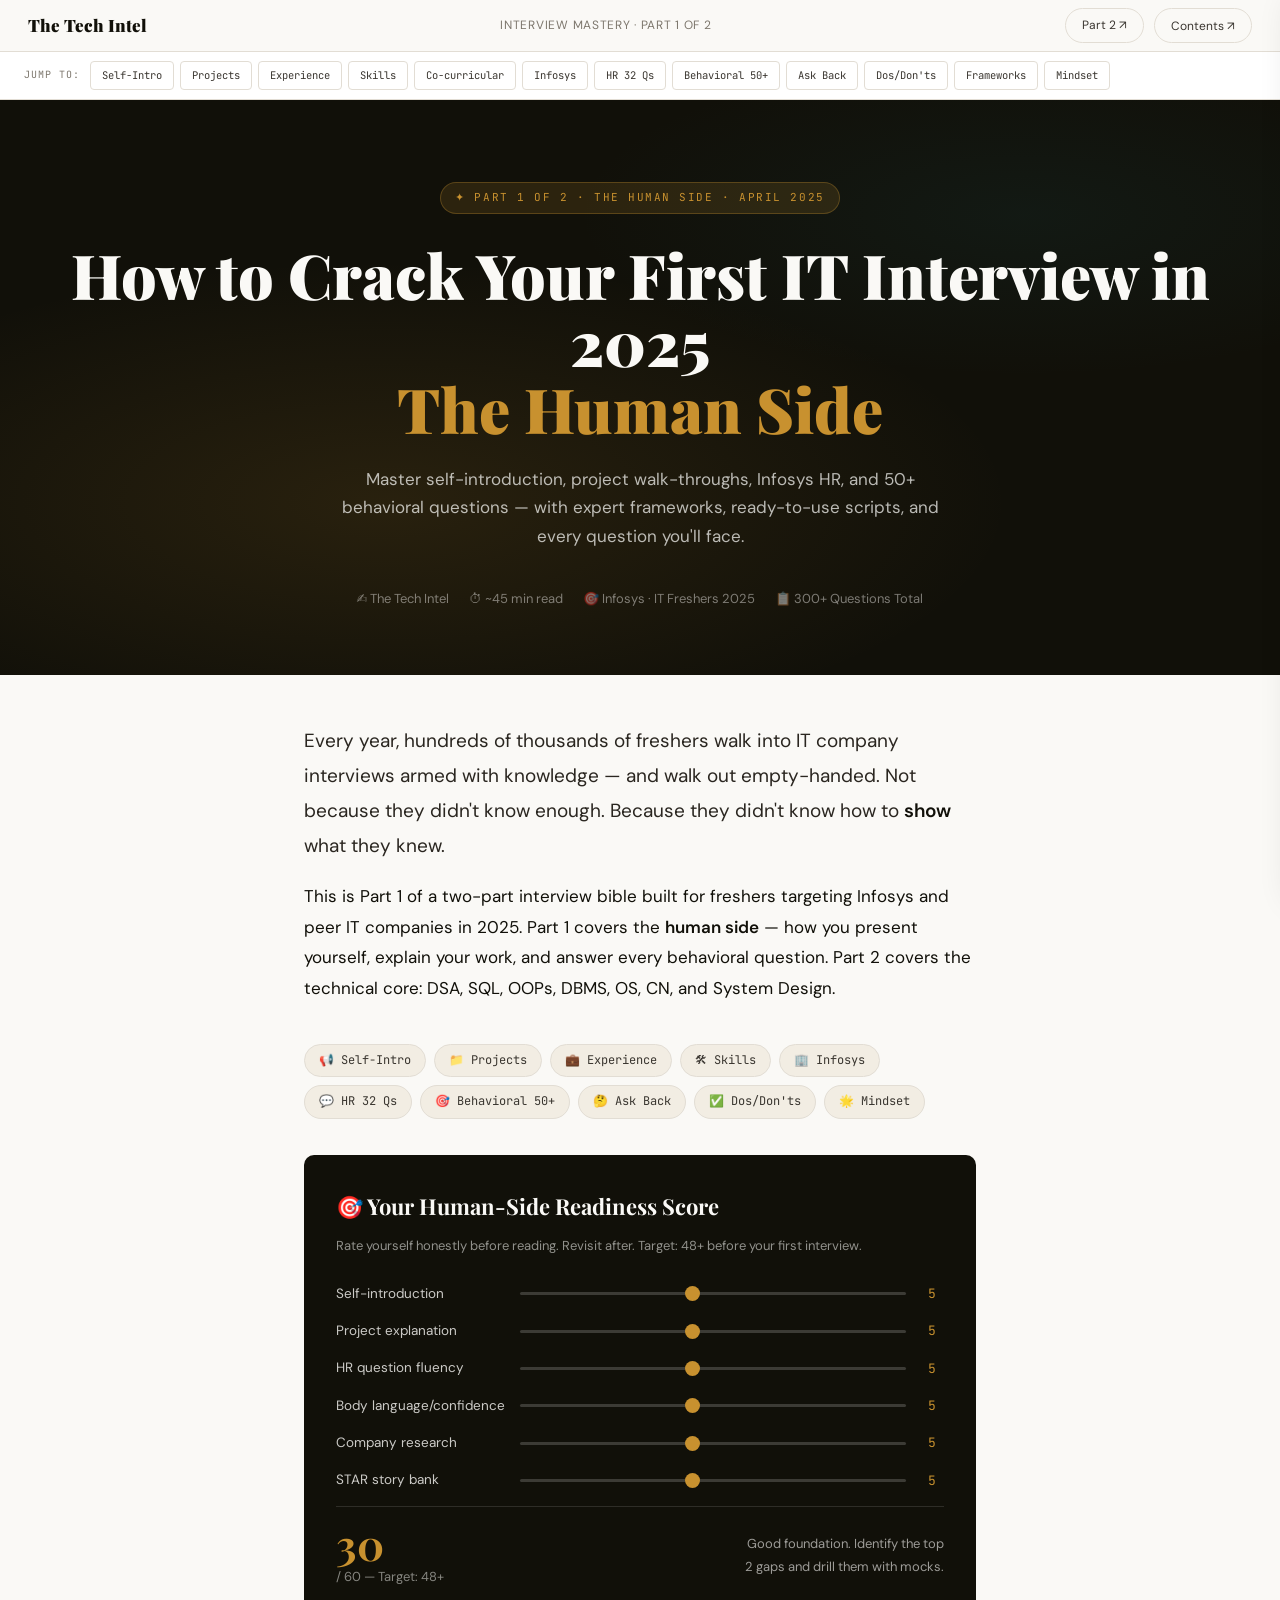
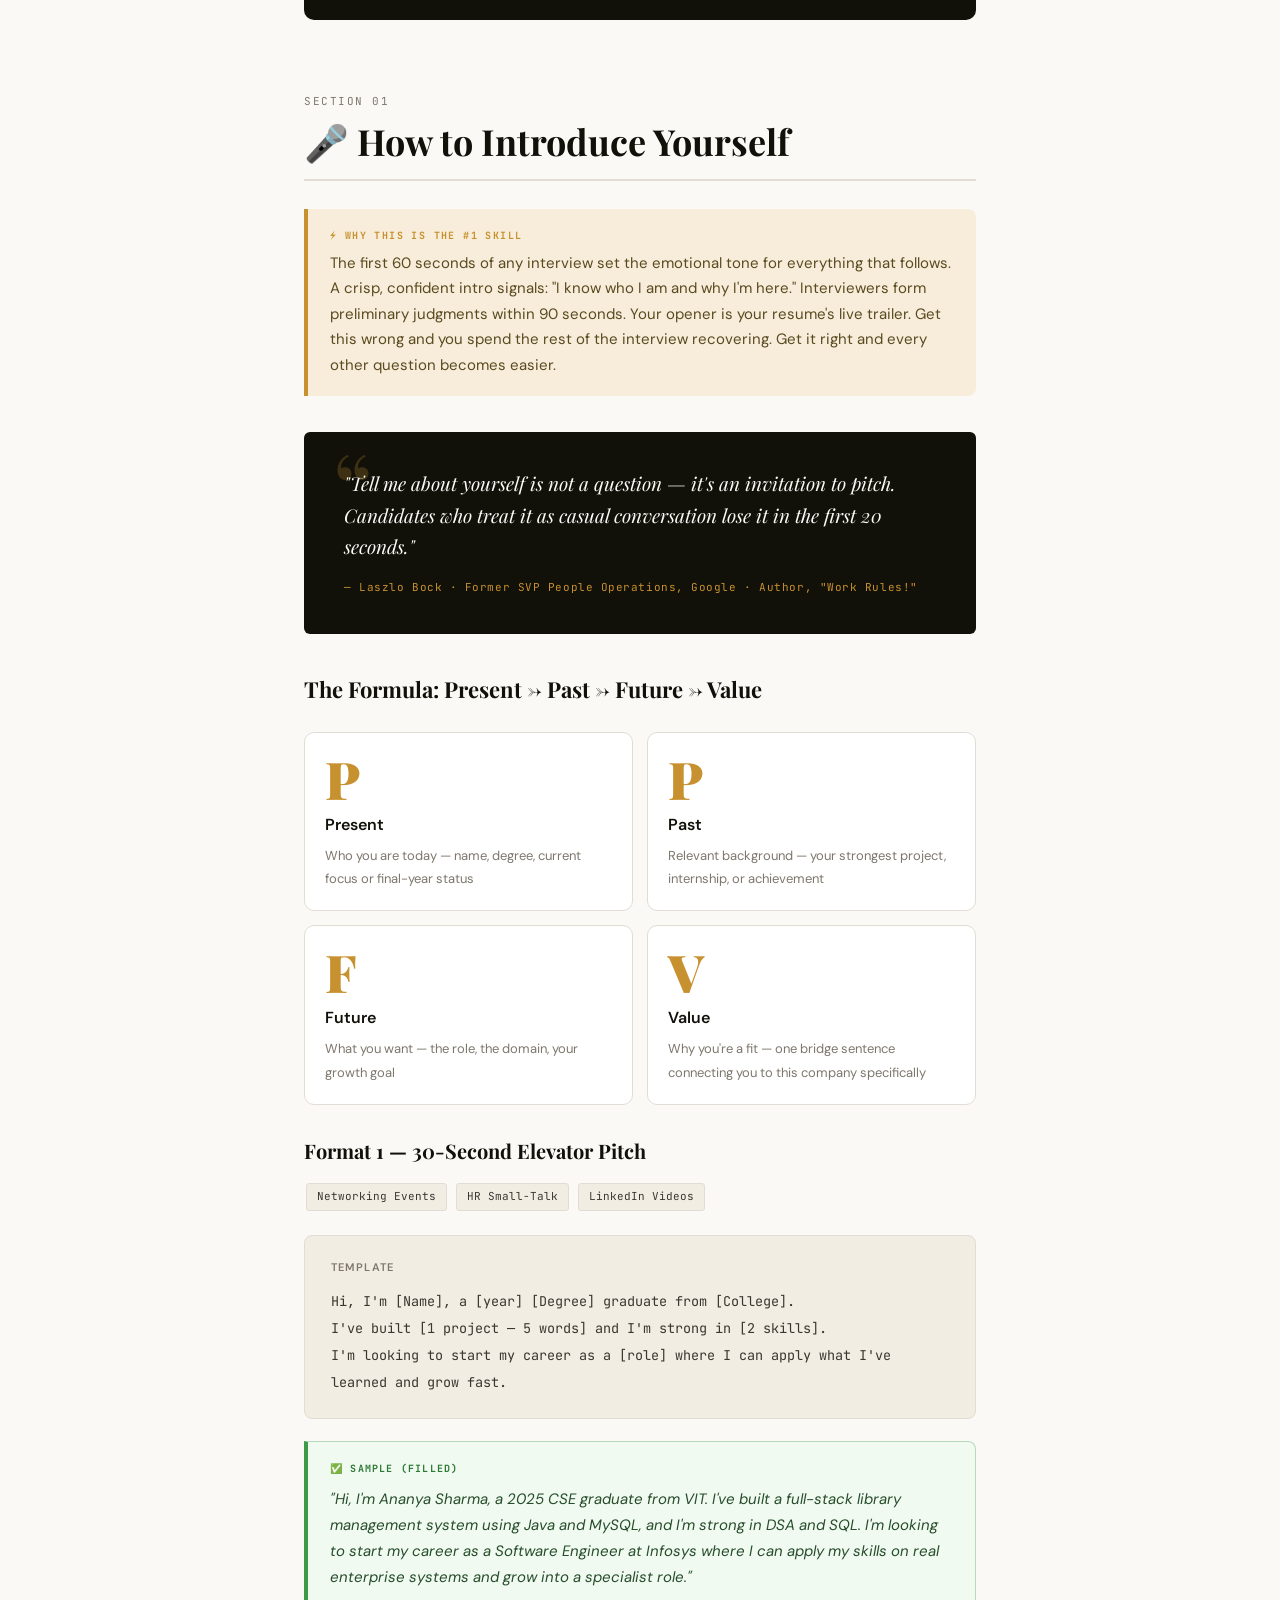
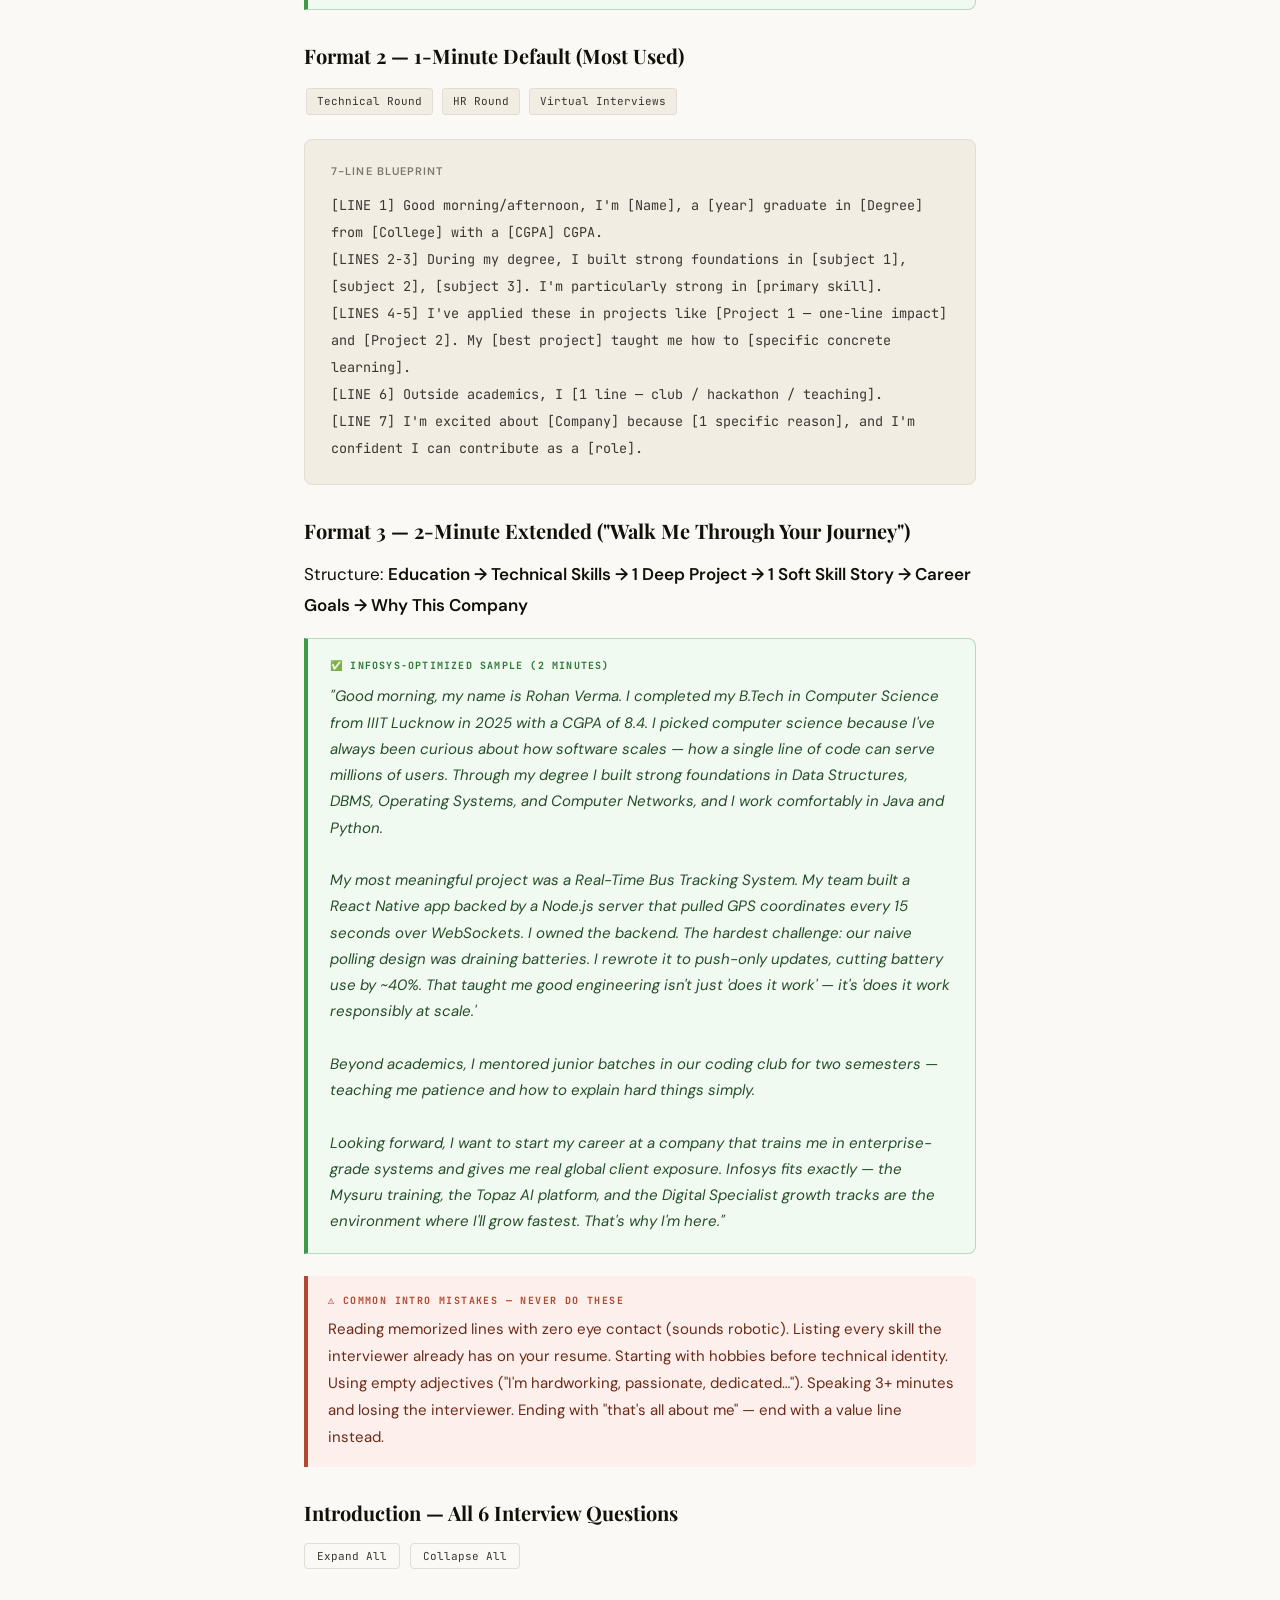
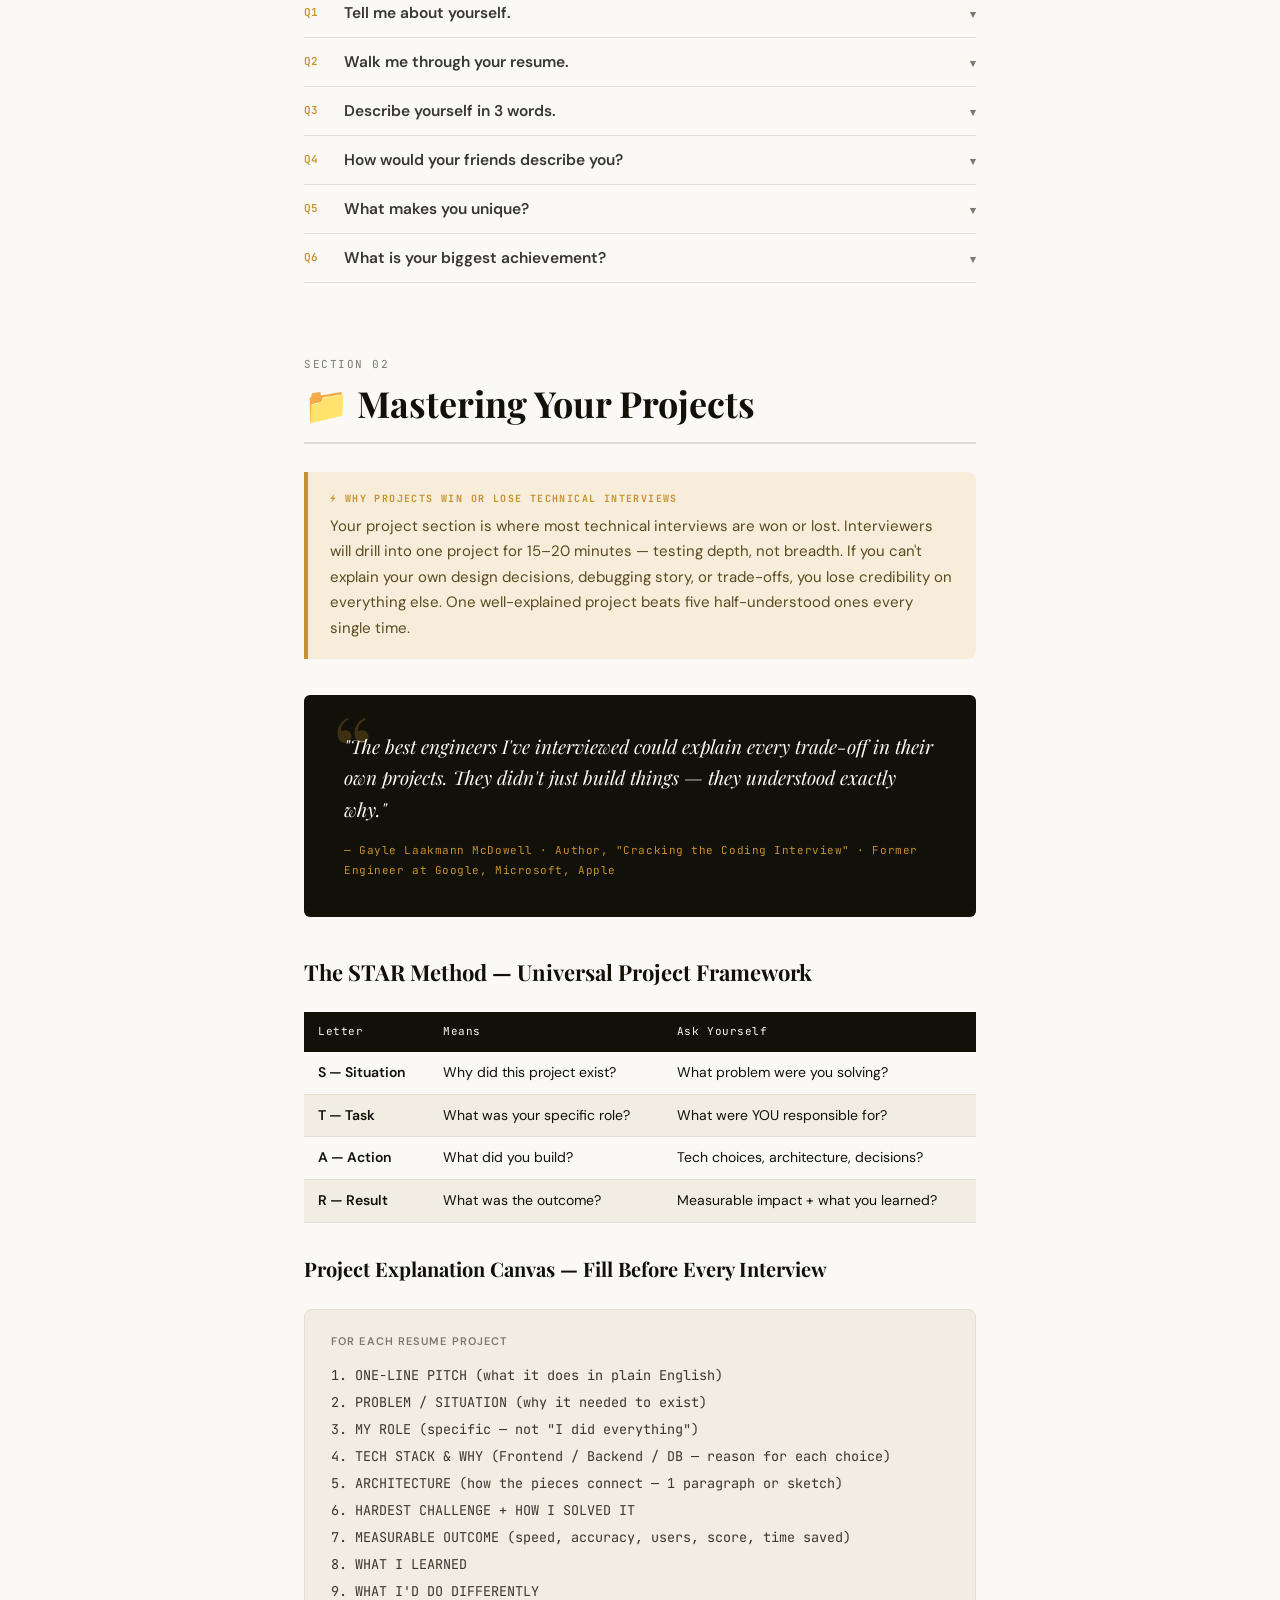
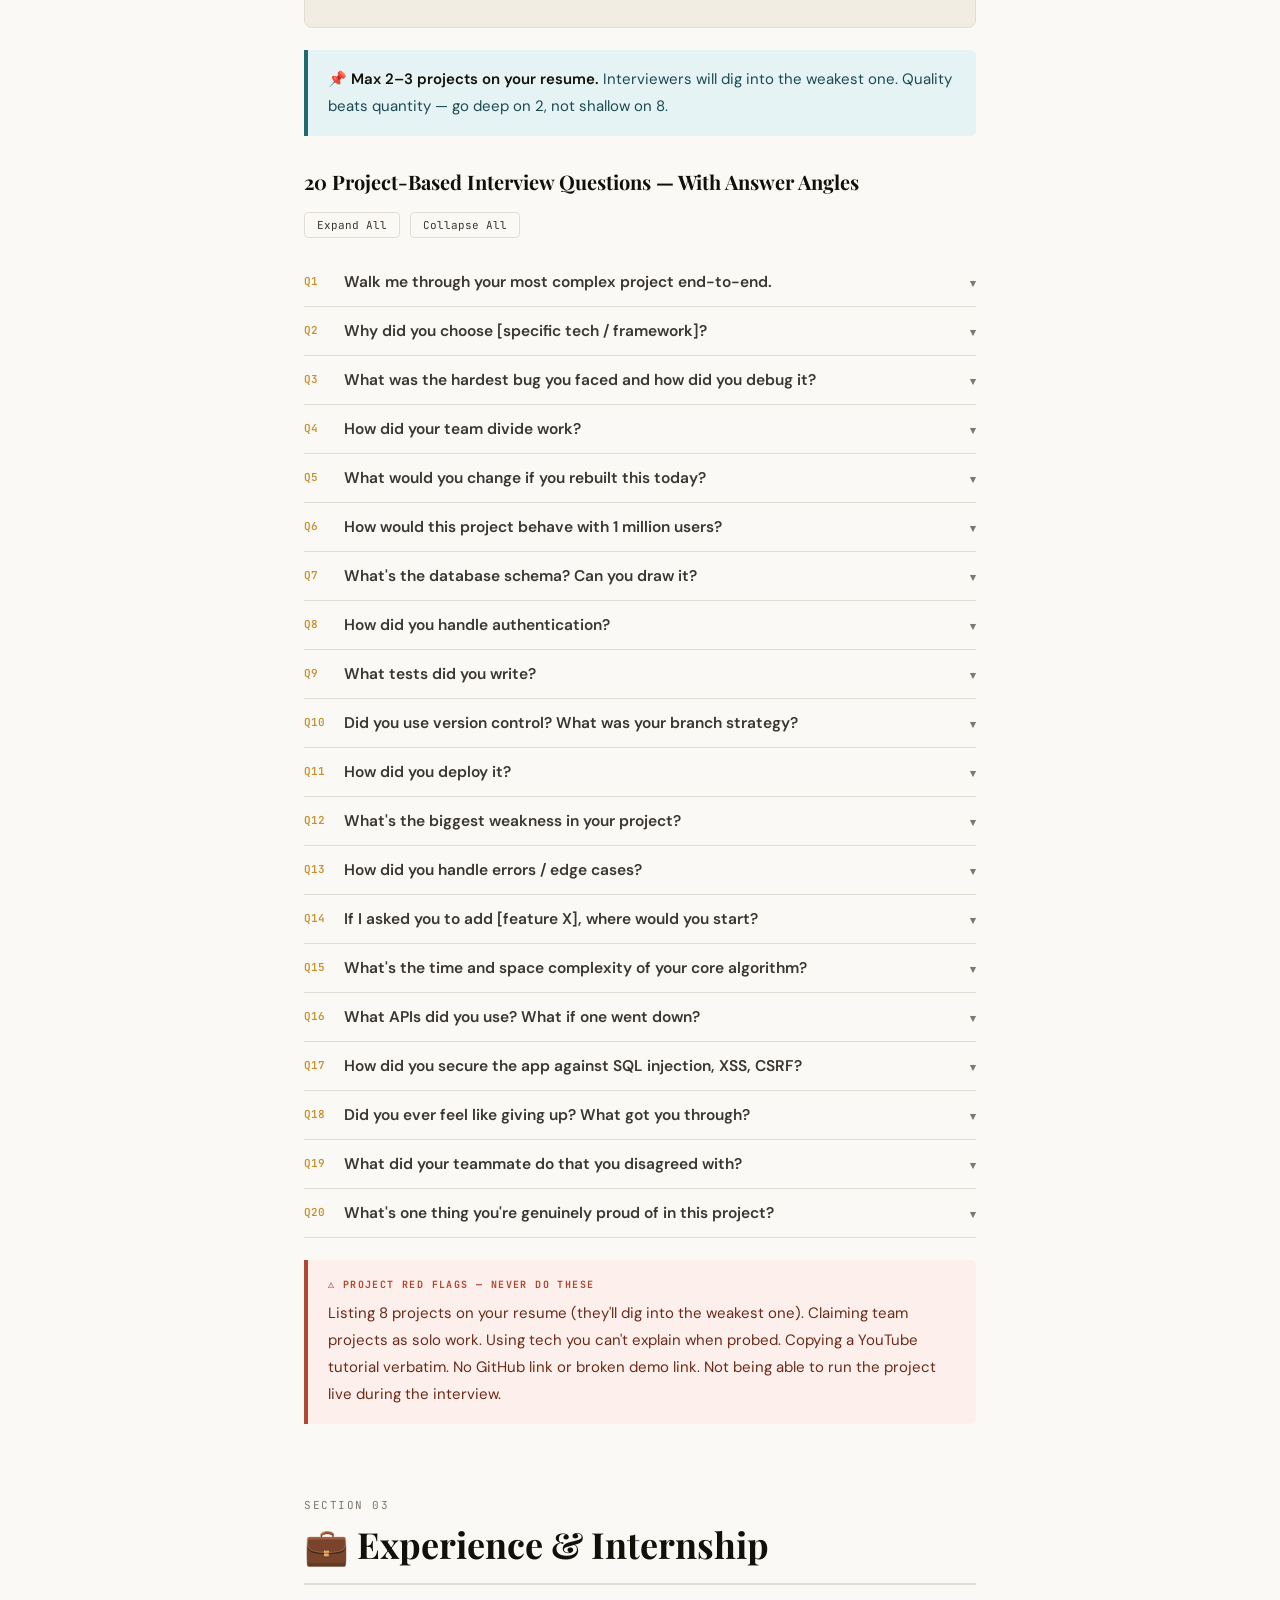
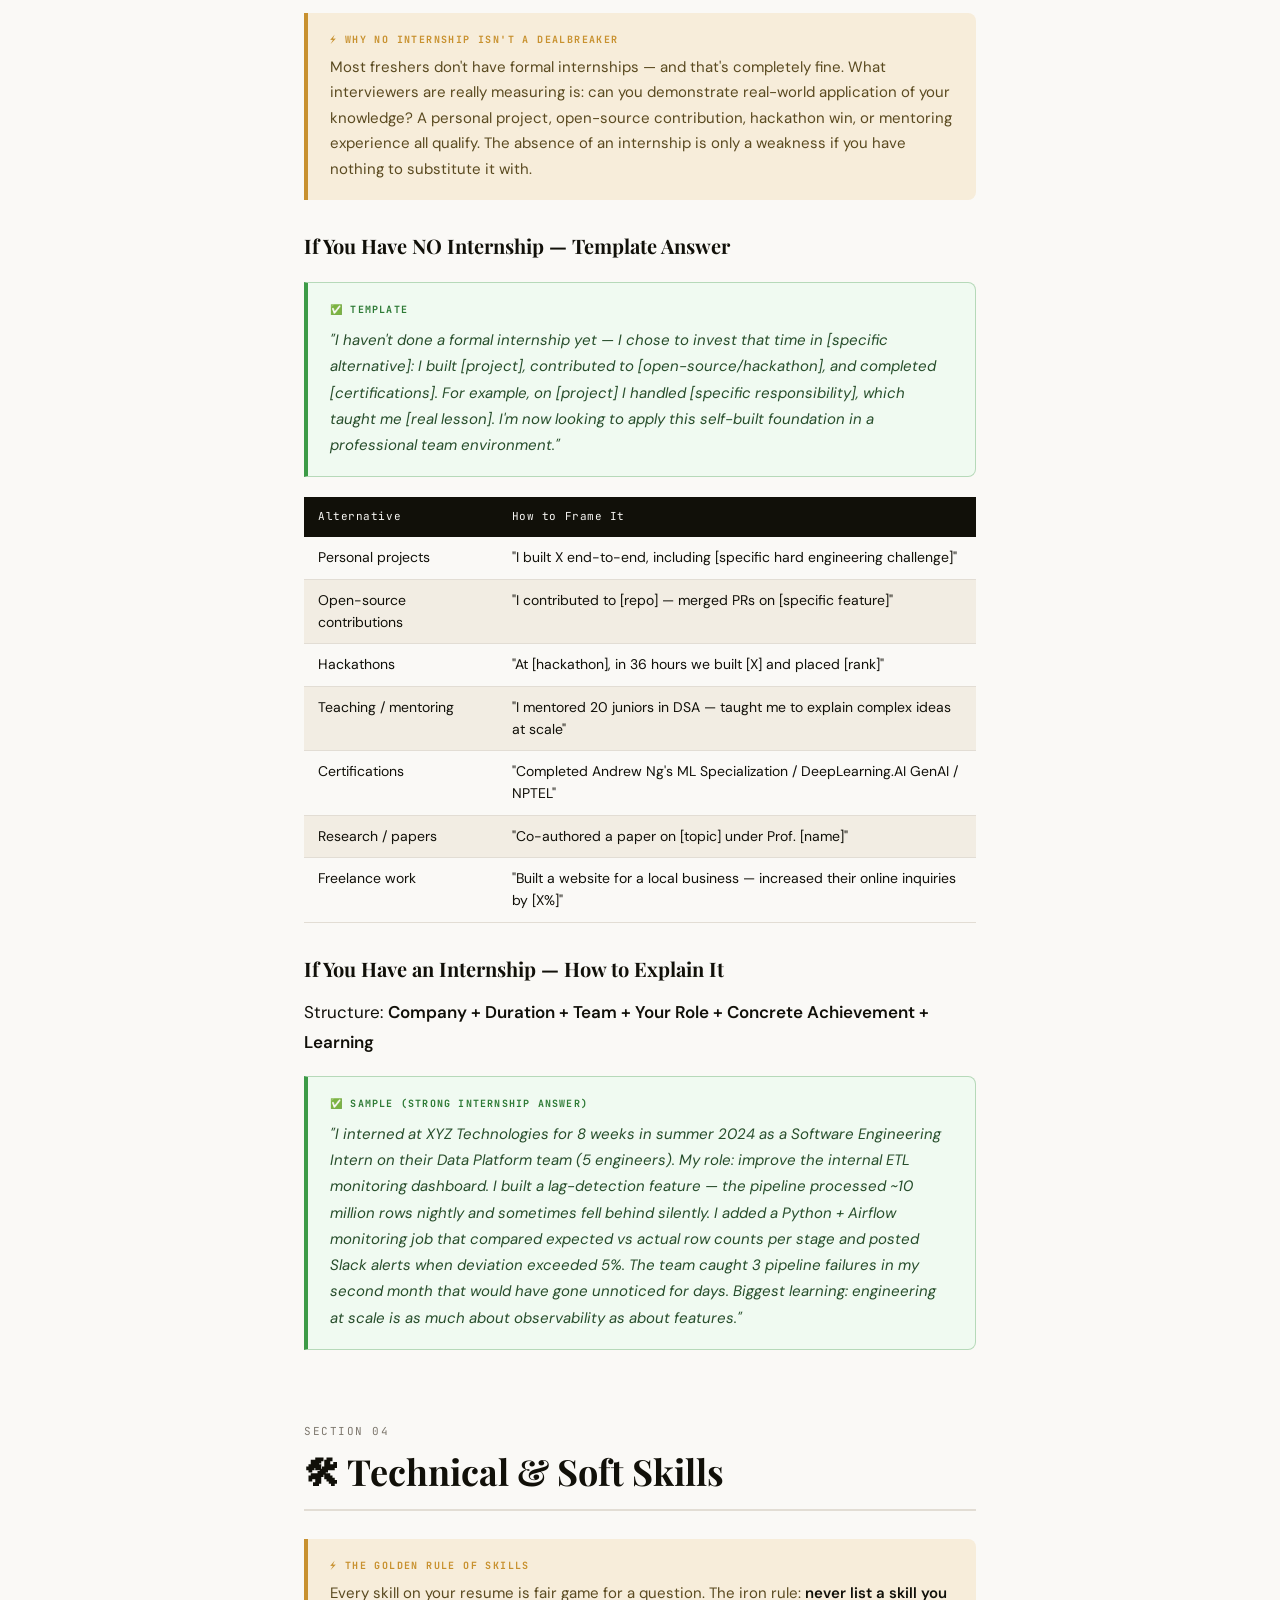
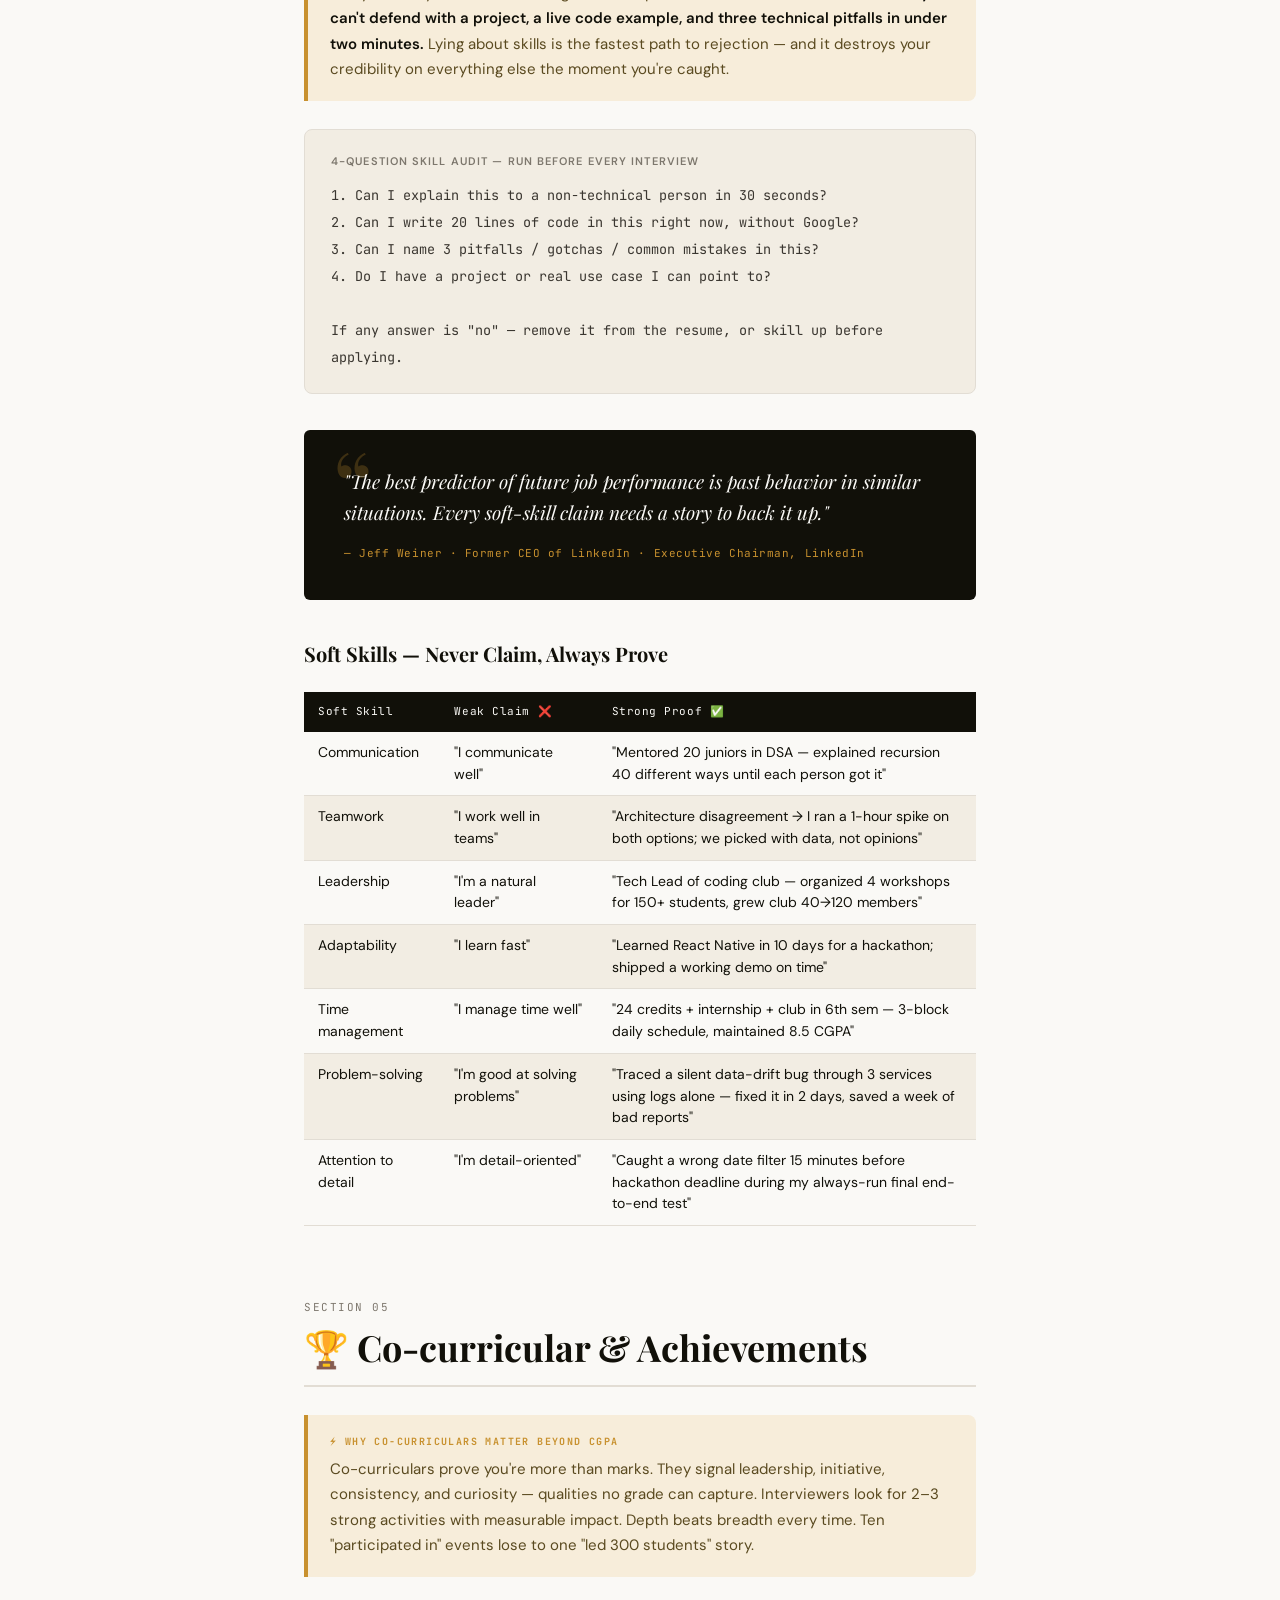
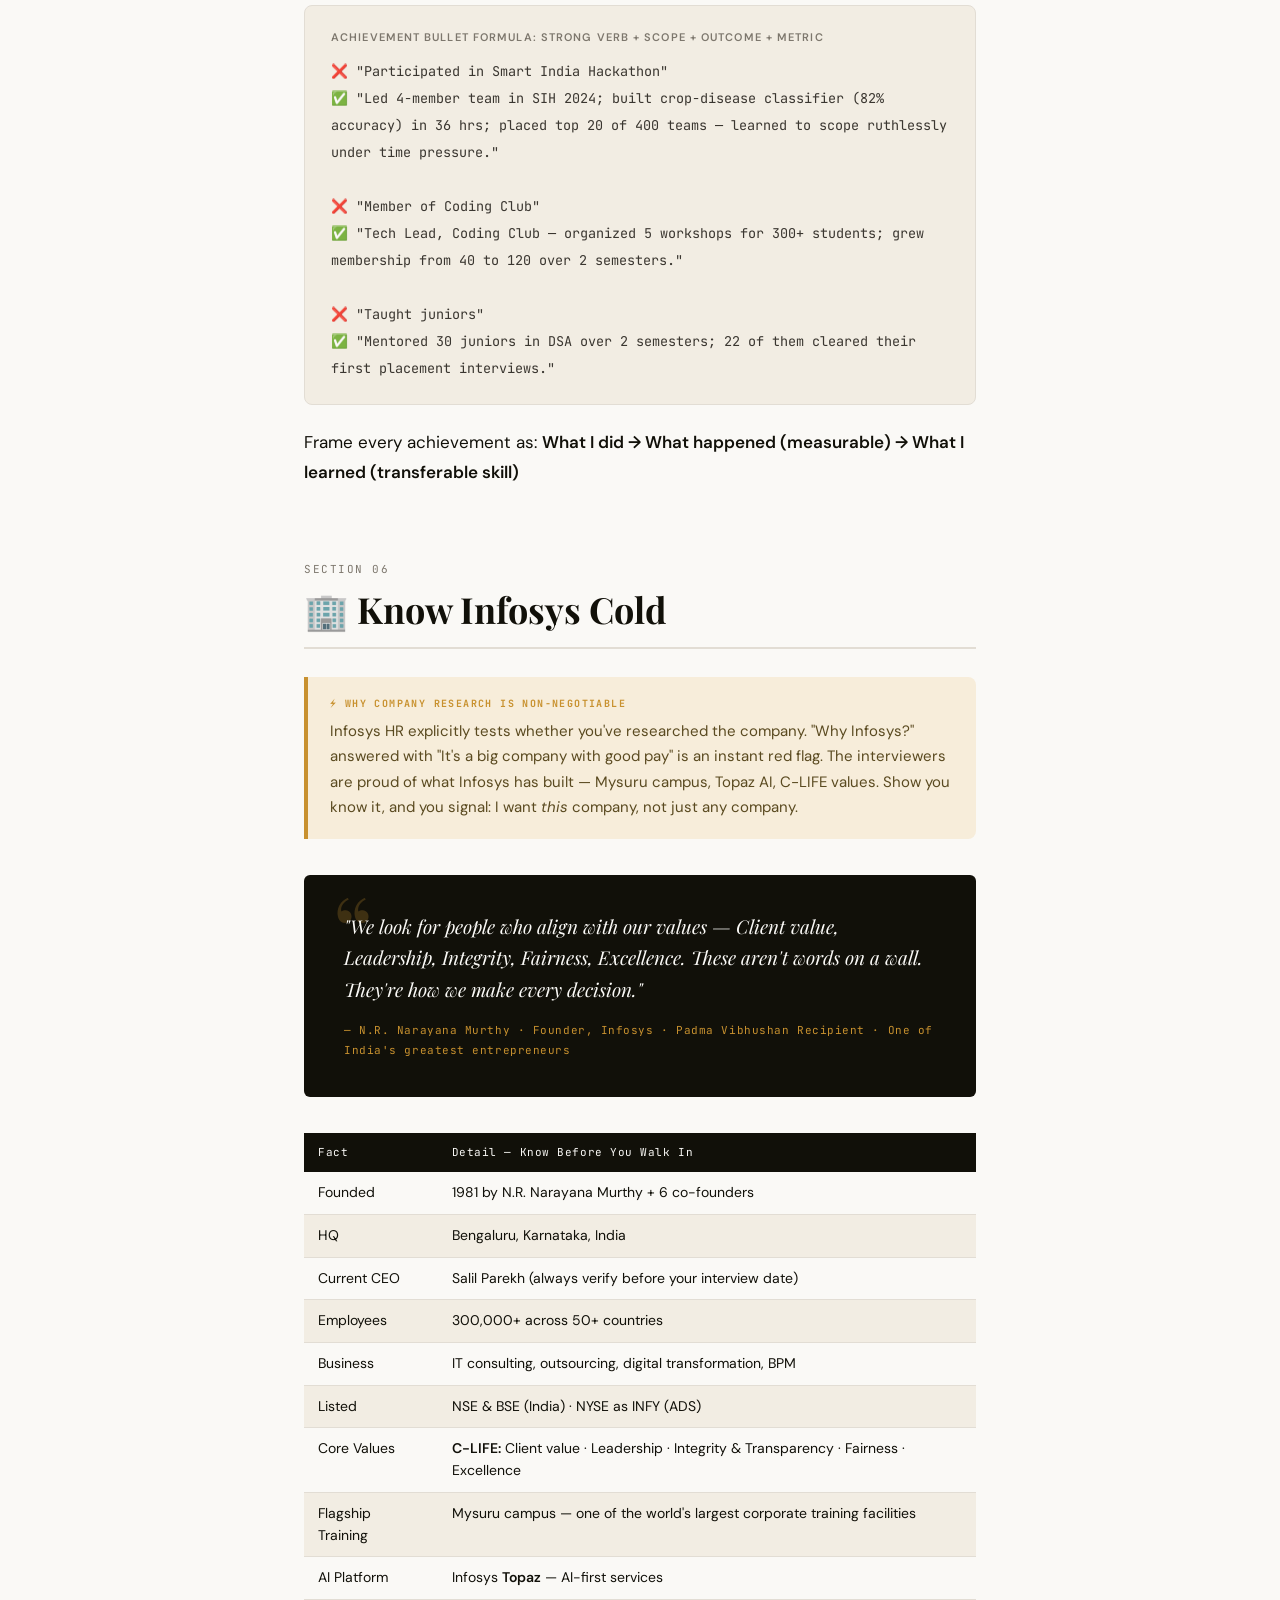
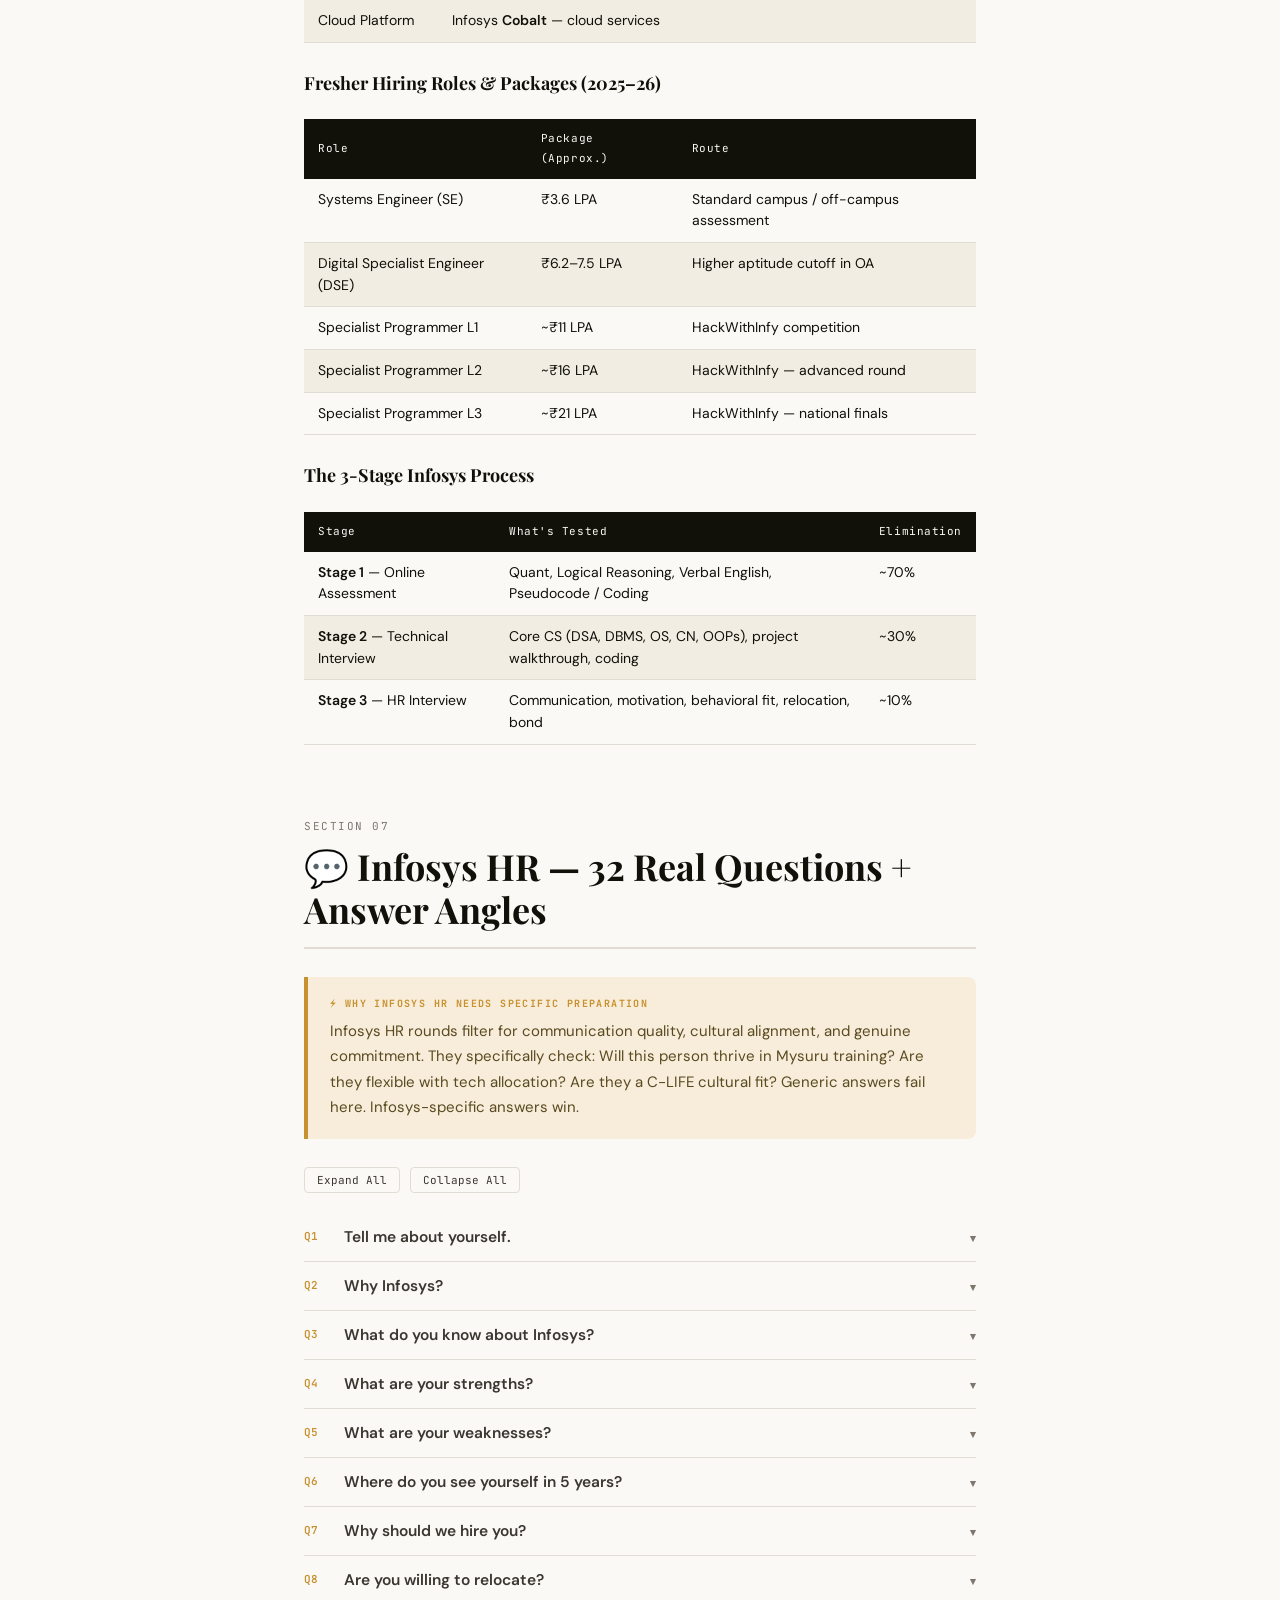
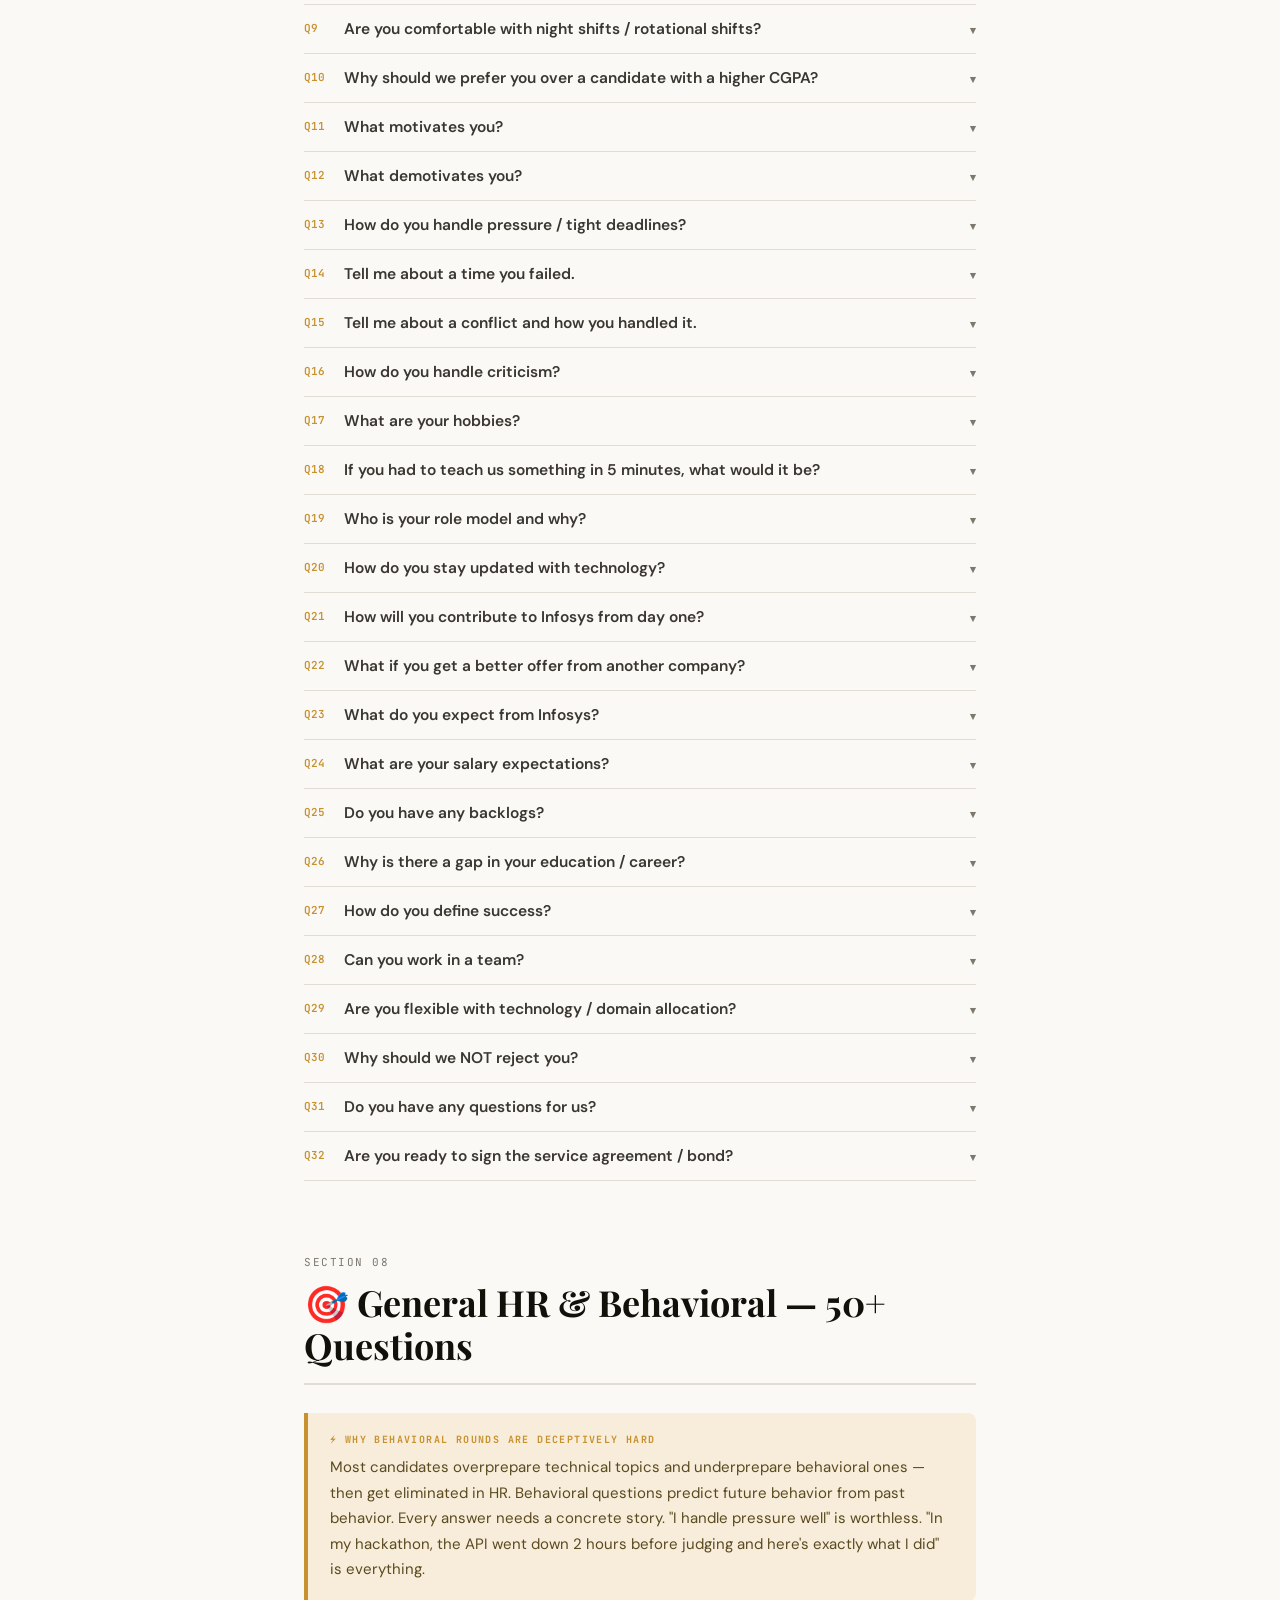
==== commit 9d8bc56e: "Add files via upload" ====
--- a/index.html
+++ b/index.html
@@ -189,13 +189,13 @@
   }
 
   .footer-links a {
-    color: var(--text-muted);
+    color: rgba(250,249,246,.55);
     text-decoration: none;
     font-size: 0.85rem;
     transition: color 0.2s;
   }
 
-  .footer-links a:hover { color: var(--accent); }
+  .footer-links a:hover { color: var(--gold); }
 
 /* ── Prose ── */
 p { margin-bottom: 18px; }
@@ -203,6 +203,13 @@
 ul, ol { padding-left: 22px; margin-bottom: 14px; }
 li { margin-bottom: 5px; }
 .lead { font-size: 19px; line-height: 1.85; color: #2a2620; }
+
+/* ── Section strip ── */
+.sec-strip{background:#fff;border-bottom:1px solid var(--border);padding:9px 24px;overflow-x:auto;white-space:nowrap;display:flex;gap:6px;align-items:center;scrollbar-width:none}
+.sec-strip::-webkit-scrollbar{display:none}
+.ss-lbl{font-family:'JetBrains Mono',monospace;font-size:10px;color:var(--muted);letter-spacing:.1em;text-transform:uppercase;margin-right:4px;flex-shrink:0}
+.ss-btn{font-family:'JetBrains Mono',monospace;font-size:10.5px;padding:4px 11px;border-radius:4px;border:1px solid var(--border);background:transparent;color:var(--slate);white-space:nowrap;transition:all .18s;text-decoration:none;display:inline-block}
+.ss-btn:hover{background:var(--ink);color:#fff;border-color:var(--ink)}
 
 @media (max-width: 620px) {
   .fw-grid { grid-template-columns: 1fr; }
@@ -250,8 +257,28 @@
 <nav class="nav">
   <span class="nav-brand">The Tech Intel</span>
   <span class="nav-center">Interview Mastery · Part 1 of 2</span>
-  <button class="nav-btn" onclick="openDrawer()">Contents ↗</button>
+  <div style="display: flex; gap: 10px;">
+    <a href="Part_2_Phases/Phase1_dsa.html" class="nav-btn" style="text-decoration: none;">Part 2 ↗</a>
+    <button class="nav-btn" onclick="openDrawer()">Contents ↗</button>
+  </div>
 </nav>
+
+<!-- Section strip -->
+<div class="sec-strip">
+  <span class="ss-lbl">Jump to:</span>
+  <a class="ss-btn" href="#intro">Self-Intro</a>
+  <a class="ss-btn" href="#projects">Projects</a>
+  <a class="ss-btn" href="#experience">Experience</a>
+  <a class="ss-btn" href="#skills">Skills</a>
+  <a class="ss-btn" href="#cocurr">Co-curricular</a>
+  <a class="ss-btn" href="#infosys">Infosys</a>
+  <a class="ss-btn" href="#infosys-hr">HR 32 Qs</a>
+  <a class="ss-btn" href="#hr50">Behavioral 50+</a>
+  <a class="ss-btn" href="#ask">Ask Back</a>
+  <a class="ss-btn" href="#dos">Dos/Don'ts</a>
+  <a class="ss-btn" href="#frameworks">Frameworks</a>
+  <a class="ss-btn" href="#mindset">Mindset</a>
+</div>
 
 <!-- Hero -->
 <header class="hero">
@@ -879,7 +906,7 @@
     <a href="https://github.com/priyanshu-arya">GitHub</a>
   </div>
   <p>Part 1 covered the human side. Part 2 goes deep on every technical topic: DSA (35 Qs), SQL (32 Qs), OOPs (32 Qs), DBMS (32 Qs), Operating Systems (33 Qs), Computer Networks (33 Qs), System Design (32 Qs), and SDLC (32 Qs) — with every question answered and expert context at every section.</p>
-  <a href="#" class="cta">Read Part 2: The Technical Blueprint →</a>
+  <a href="./Part_2_Phases/Phase1_dsa.html" class="cta">Read Part 2: The Technical Blueprint →</a>
   <div class="footer-small">© 2025 The Tech Intel · Priyanshu · Last updated: April 2025<br>Not affiliated with Infosys Limited. All content is educational.</div>
 </footer>
 
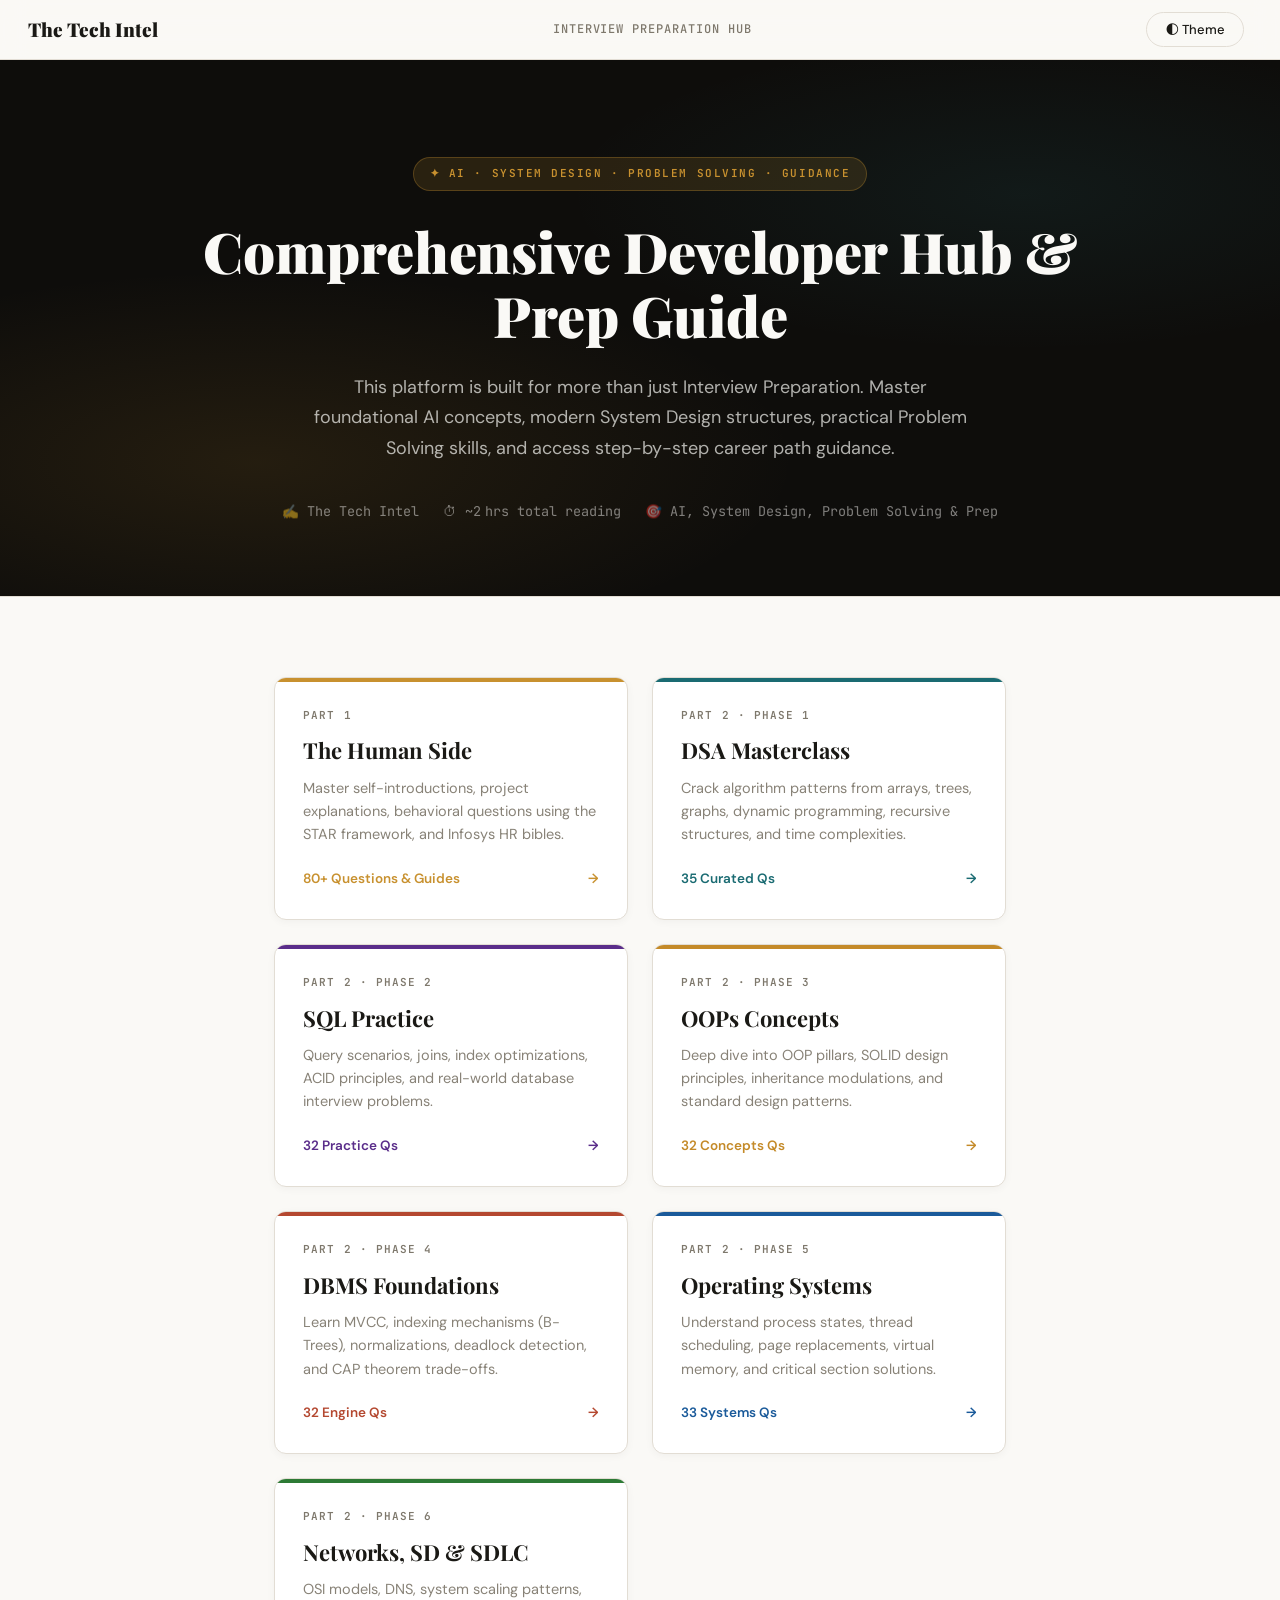
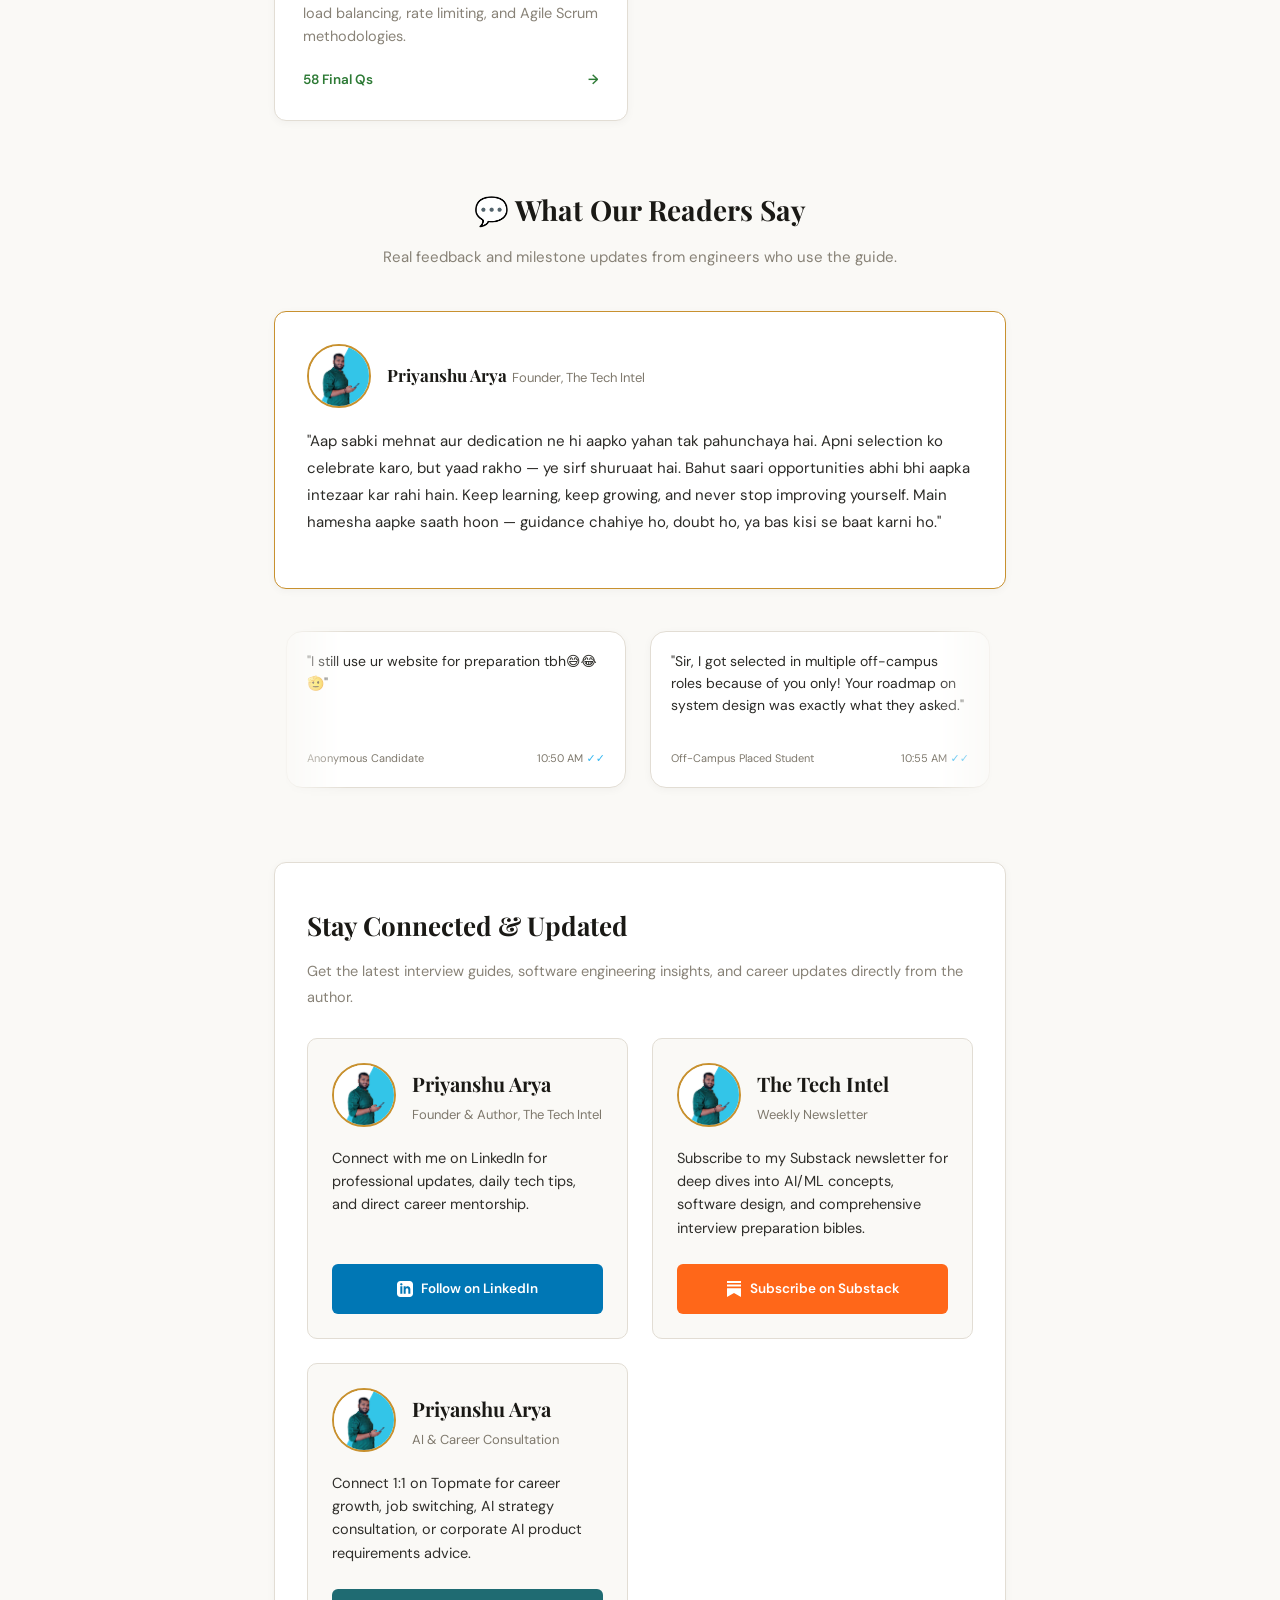
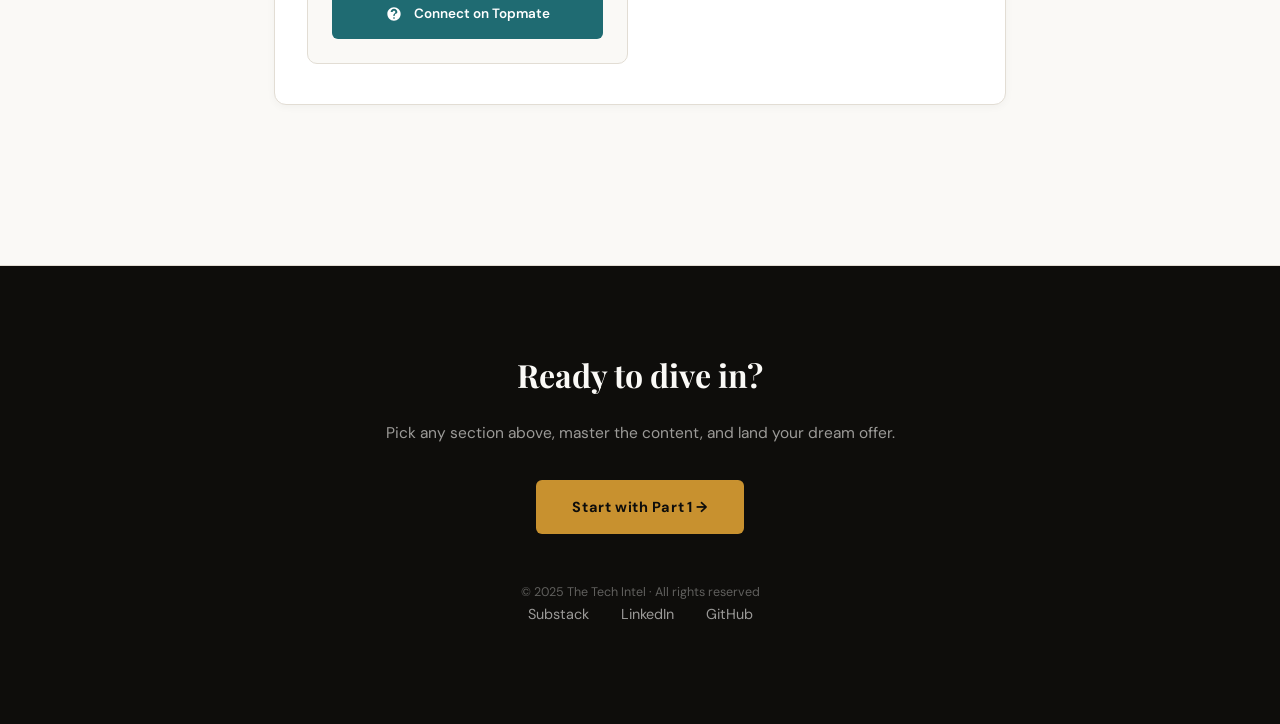
==== commit 19e0cd6f: "feat: implement comprehensive design system and core structural components for interview portal" ====
--- a/index.html
+++ b/index.html
@@ -1,987 +1,372 @@
 <!DOCTYPE html>
 <html lang="en">
 <head>
-<meta charset="UTF-8">
-<meta name="viewport" content="width=device-width, initial-scale=1.0">
-<title>How to Crack Your First IT Interview in 2025 — Part 1: The Human Side | The Tech Intel</title>
-<meta name="description" content="The complete guide to self-introduction, project explanation, Infosys HR, 50+ behavioral questions, and the frameworks that separate offers from rejections. Part 1 of 2.">
-<meta name="keywords" content="Infosys interview 2025, fresher IT interview preparation, how to introduce yourself interview, STAR method behavioral questions, HR interview questions freshers, software engineer interview guide, Infosys HR questions, behavioral interview answers, tell me about yourself answer, projects interview questions">
-<meta name="author" content="The Tech Intel — Priyanshu">
-<meta property="og:title" content="Crack Your First IT Interview 2025 — Part 1: The Human Side | The Tech Intel">
-<meta property="og:description" content="Master self-intro, project walkthroughs, and 50+ HR questions with expert-backed frameworks and ready scripts.">
-<meta property="og:type" content="article">
-<meta property="og:site_name" content="The Tech Intel">
-<link rel="preconnect" href="https://fonts.googleapis.com">
-<link href="https://fonts.googleapis.com/css2?family=Playfair+Display:ital,wght@0,700;0,900;1,700&family=DM+Sans:wght@300;400;500;600&family=JetBrains+Mono:wght@400;600&display=swap" rel="stylesheet">
-<style>
-:root {
-  --ink: #111009;
-  --paper: #faf9f6;
-  --cream: #f2ede3;
-  --gold: #c8912f;
-  --gold-pale: #f7edda;
-  --teal: #1f6b72;
-  --teal-pale: #e6f3f4;
-  --rust: #b34830;
-  --rust-pale: #fdf0ec;
-  --slate: #3a3630;
-  --muted: #7d776d;
-  --border: #e2ddd4;
-  --white: #ffffff;
-}
-*, *::before, *::after { box-sizing: border-box; margin: 0; padding: 0; }
-
-body { font-family: 'DM Sans', system-ui, sans-serif; background: var(--paper); color: var(--ink); line-height: 1.8; font-size: 17px; }
-
-/* ── Progress bar ── */
-#progress { position: fixed; top: 0; left: 0; height: 3px; background: linear-gradient(90deg, var(--gold) 0%, var(--rust) 100%); width: 0%; z-index: 1000; transition: width .08s; }
-
-/* ── Nav ── */
-.nav { position: sticky; top: 0; z-index: 200; background: rgba(250,249,246,.96); backdrop-filter: blur(10px); border-bottom: 1px solid var(--border); display: flex; align-items: center; justify-content: space-between; padding: 0 28px; height: 52px; }
-.nav-brand { font-family: 'Playfair Display', serif; font-weight: 900; font-size: 17px; color: var(--ink); }
-.nav-center { font-size: 12px; color: var(--muted); letter-spacing: .06em; text-transform: uppercase; }
-.nav-btn { padding: 6px 16px; border: 1px solid var(--border); border-radius: 20px; font-size: 12px; cursor: pointer; background: none; color: var(--slate); font-family: 'DM Sans', sans-serif; transition: all .2s; }
-.nav-btn:hover { background: var(--ink); color: var(--paper); border-color: var(--ink); }
-
-/* ── TOC Drawer ── */
-#overlay { display: none; position: fixed; inset: 0; background: rgba(17,16,9,.55); z-index: 300; }
-#drawer { position: fixed; right: -360px; top: 0; bottom: 0; width: 340px; background: var(--white); z-index: 400; padding: 28px 24px; overflow-y: auto; transition: right .3s cubic-bezier(.4,0,.2,1); box-shadow: -8px 0 32px rgba(0,0,0,.12); }
-#drawer.open { right: 0; }
-.drawer-close { position: absolute; top: 20px; right: 20px; background: none; border: none; font-size: 22px; cursor: pointer; color: var(--muted); }
-.drawer-head { font-family: 'Playfair Display', serif; font-size: 22px; font-weight: 700; margin: 8px 0 24px; }
-.toc-group { margin-bottom: 24px; }
-.toc-group-label { font-size: 10px; letter-spacing: .14em; text-transform: uppercase; color: var(--muted); font-weight: 600; margin-bottom: 8px; padding-bottom: 6px; border-bottom: 1px solid var(--border); display: block; }
-.toc-group a { display: block; font-size: 14px; color: var(--slate); text-decoration: none; padding: 5px 8px; border-radius: 4px; border-left: 2px solid transparent; transition: all .2s; }
-.toc-group a:hover, .toc-group a.active { color: var(--gold); border-left-color: var(--gold); background: var(--gold-pale); }
-
-/* ── Hero ── */
-.hero { background: var(--ink); color: var(--paper); padding: 80px 24px 64px; text-align: center; position: relative; overflow: hidden; }
-.hero::after { content: ''; position: absolute; inset: 0; background: radial-gradient(ellipse 70% 60% at 30% 70%, rgba(200,145,47,.13) 0%, transparent 70%), radial-gradient(ellipse 50% 40% at 80% 20%, rgba(31,107,114,.1) 0%, transparent 70%); pointer-events: none; }
-.hero-label { display: inline-flex; align-items: center; gap: 8px; background: rgba(200,145,47,.15); border: 1px solid rgba(200,145,47,.3); color: var(--gold); font-size: 11px; letter-spacing: .14em; text-transform: uppercase; padding: 5px 14px; border-radius: 20px; margin-bottom: 28px; font-family: 'JetBrains Mono', monospace; position: relative; z-index: 1; }
-.hero h1 { font-family: 'Playfair Display', serif; font-size: clamp(34px, 5.5vw, 62px); font-weight: 900; line-height: 1.08; margin-bottom: 22px; position: relative; z-index: 1; }
-.hero h1 em { font-style: normal; color: var(--gold); }
-.hero-sub { font-size: 17px; color: rgba(250,249,246,.72); max-width: 620px; margin: 0 auto 36px; line-height: 1.7; position: relative; z-index: 1; }
-.hero-meta { display: flex; flex-wrap: wrap; gap: 6px 20px; justify-content: center; font-size: 13px; color: rgba(250,249,246,.45); position: relative; z-index: 1; }
-.hero-meta span { display: flex; align-items: center; gap: 5px; }
-
-/* ── Main ── */
-.main { max-width: 720px; margin: 0 auto; padding: 0 24px 80px; }
-
-/* ── Quick nav pills ── */
-.pill-row { display: flex; flex-wrap: wrap; gap: 8px; margin: 40px 0 32px; }
-.pill { font-size: 12px; font-family: 'JetBrains Mono', monospace; padding: 5px 14px; border-radius: 20px; border: 1px solid var(--border); background: var(--cream); color: var(--slate); text-decoration: none; transition: all .2s; white-space: nowrap; }
-.pill:hover { background: var(--ink); color: var(--paper); border-color: var(--ink); }
-
-/* ── Section header ── */
-.sec-head { margin: 72px 0 28px; padding-bottom: 16px; border-bottom: 2px solid var(--border); }
-.sec-eyebrow { font-family: 'JetBrains Mono', monospace; font-size: 11px; letter-spacing: .14em; text-transform: uppercase; color: var(--muted); margin-bottom: 8px; }
-.sec-head h2 { font-family: 'Playfair Display', serif; font-size: clamp(26px, 4vw, 36px); font-weight: 700; line-height: 1.2; color: var(--ink); }
-
-/* ── Why box ── */
-.why { border-left: 4px solid var(--gold); background: var(--gold-pale); padding: 18px 22px; border-radius: 0 8px 8px 0; margin: 28px 0; }
-.why-label { font-family: 'JetBrains Mono', monospace; font-size: 10px; letter-spacing: .14em; text-transform: uppercase; color: var(--gold); font-weight: 700; margin-bottom: 6px; }
-.why p { font-size: 15px; color: #5a4a20; margin: 0; line-height: 1.7; }
-
-/* ── Expert quote ── */
-.quote-block { background: var(--ink); color: var(--paper); padding: 36px 40px; margin: 36px 0; border-radius: 6px; position: relative; }
-.quote-block::before { content: '\201C'; font-family: 'Playfair Display', serif; font-size: 100px; color: rgba(200,145,47,.25); position: absolute; top: 4px; left: 28px; line-height: 1; }
-.quote-block blockquote { font-family: 'Playfair Display', serif; font-size: 19px; font-style: italic; line-height: 1.65; position: relative; margin-bottom: 16px; }
-.quote-src { font-family: 'JetBrains Mono', monospace; font-size: 11px; color: var(--gold); letter-spacing: .05em; }
-
-/* ── Info / teal box ── */
-.info { border-left: 4px solid var(--teal); background: var(--teal-pale); padding: 16px 20px; border-radius: 0 6px 6px 0; margin: 22px 0; }
-.info p { margin: 0; font-size: 15px; color: #1a4a50; }
-
-/* ── Warning box ── */
-.warn { border-left: 4px solid var(--rust); background: var(--rust-pale); padding: 16px 20px; border-radius: 0 6px 6px 0; margin: 22px 0; }
-.warn-label { font-family: 'JetBrains Mono', monospace; font-size: 10px; letter-spacing: .14em; text-transform: uppercase; color: var(--rust); font-weight: 700; margin-bottom: 6px; }
-.warn p { margin: 0; font-size: 15px; color: #6b2a18; }
-
-/* ── Formula box ── */
-.formula { background: var(--cream); border: 1px solid var(--border); border-radius: 8px; padding: 22px 26px; margin: 22px 0; }
-.formula-label { font-size: 11px; letter-spacing: .1em; text-transform: uppercase; color: var(--muted); font-weight: 600; margin-bottom: 10px; display: block; }
-.formula-body { font-family: 'JetBrains Mono', monospace; font-size: 13.5px; line-height: 2; color: var(--slate); }
-
-/* ── Sample answer ── */
-.sample { background: #f0faf1; border: 1px solid #b6d9b9; border-left: 4px solid #3d9b47; padding: 18px 22px; border-radius: 0 8px 8px 0; margin: 18px 0; }
-.sample-label { font-family: 'JetBrains Mono', monospace; font-size: 10px; color: #2d7a35; letter-spacing: .12em; text-transform: uppercase; font-weight: 700; margin-bottom: 8px; }
-.sample p { margin: 0; font-size: 15px; font-style: italic; color: #274d2b; line-height: 1.75; }
-
-/* ── Framework grid ── */
-.fw-grid { display: grid; grid-template-columns: 1fr 1fr; gap: 14px; margin: 22px 0; }
-.fw-card { background: var(--white); border: 1px solid var(--border); border-radius: 10px; padding: 20px; }
-.fw-letter { font-family: 'Playfair Display', serif; font-size: 52px; font-weight: 900; color: var(--gold); line-height: 1; margin-bottom: 6px; }
-.fw-card h4 { font-size: 16px; font-weight: 600; margin-bottom: 4px; }
-.fw-card p { font-size: 13px; color: var(--muted); margin: 0; }
-
-/* ── Table ── */
-.tbl { width: 100%; border-collapse: collapse; margin: 20px 0; font-size: 14px; }
-.tbl th { background: var(--ink); color: var(--paper); padding: 10px 14px; text-align: left; font-family: 'JetBrains Mono', monospace; font-size: 11px; letter-spacing: .05em; font-weight: 400; }
-.tbl td { padding: 10px 14px; border-bottom: 1px solid var(--border); vertical-align: top; line-height: 1.55; }
-.tbl tr:nth-child(even) td { background: var(--cream); }
-.tbl td strong { color: var(--ink); }
-
-/* ── Tags ── */
-.tag { display: inline-block; background: var(--cream); color: var(--slate); font-family: 'JetBrains Mono', monospace; font-size: 11px; padding: 3px 10px; border-radius: 3px; border: 1px solid var(--border); margin: 2px; }
-
-/* ── Q&A accordion ── */
-.qa-wrap { margin: 20px 0; }
-.qa-cat { font-family: 'JetBrains Mono', monospace; font-size: 11px; letter-spacing: .1em; text-transform: uppercase; color: var(--muted); padding: 14px 0 10px; border-top: 1px solid var(--border); margin-top: 20px; display: block; }
-.qa-item { border-bottom: 1px solid var(--border); }
-.qa-btn { width: 100%; display: flex; align-items: flex-start; gap: 12px; padding: 14px 0; background: none; border: none; cursor: pointer; text-align: left; font-family: 'DM Sans', sans-serif; font-size: 15.5px; font-weight: 600; color: var(--slate); transition: color .2s; }
-.qa-btn:hover { color: var(--teal); }
-.qa-num { font-family: 'JetBrains Mono', monospace; font-size: 11px; color: var(--gold); font-weight: 600; min-width: 28px; padding-top: 2px; flex-shrink: 0; }
-.qa-icon { margin-left: auto; font-size: 11px; color: var(--muted); transition: transform .3s; flex-shrink: 0; padding-top: 4px; }
-.qa-btn.open .qa-icon { transform: rotate(180deg); }
-.qa-body { max-height: 0; overflow: hidden; transition: max-height .4s ease; padding-left: 40px; }
-.qa-body.open { max-height: 2000px; padding-bottom: 16px; }
-.qa-body p, .qa-body li { font-size: 15px; color: var(--slate); line-height: 1.75; }
-.qa-body ul { padding-left: 18px; margin: 6px 0; }
-.qa-body .tip { background: var(--gold-pale); border-left: 3px solid var(--gold); padding: 10px 14px; margin-top: 12px; font-size: 14px; border-radius: 0 4px 4px 0; color: #5a4010; }
-.qa-body .note { background: var(--teal-pale); border-left: 3px solid var(--teal); padding: 10px 14px; margin-top: 10px; font-size: 14px; border-radius: 0 4px 4px 0; color: #1a4a50; }
-.qa-body table { width: 100%; border-collapse: collapse; font-size: 13px; margin: 10px 0; }
-.qa-body th { background: var(--cream); padding: 7px 11px; border: 1px solid var(--border); text-align: left; font-weight: 600; }
-.qa-body td { padding: 7px 11px; border: 1px solid var(--border); vertical-align: top; }
-
-/* ── Expand controls ── */
-.xp { display: flex; gap: 10px; margin: 12px 0; }
-.xp-btn { font-family: 'JetBrains Mono', monospace; font-size: 11px; padding: 5px 12px; border: 1px solid var(--border); border-radius: 4px; cursor: pointer; background: none; color: var(--slate); transition: all .2s; }
-.xp-btn:hover { background: var(--cream); }
-
-/* ── Checklist ── */
-.ck { list-style: none; margin: 14px 0; }
-.ck li { display: flex; align-items: flex-start; gap: 12px; padding: 9px 0; border-bottom: 1px dashed rgba(0,0,0,.06); font-size: 15px; cursor: pointer; }
-.ck li::before { content: '☐'; font-size: 18px; color: var(--gold); flex-shrink: 0; margin-top: 1px; }
-.ck li.done::before { content: '☑'; color: var(--teal); }
-.ck li.done span { text-decoration: line-through; color: var(--muted); }
-.ck-group { font-size: 12px; letter-spacing: .08em; text-transform: uppercase; font-weight: 600; color: var(--muted); margin: 20px 0 6px; }
-
-/* ── Self-assess ── */
-.assess { background: var(--ink); color: var(--paper); border-radius: 10px; padding: 32px; margin: 36px 0; }
-.assess h3 { font-family: 'Playfair Display', serif; font-size: 22px; margin-bottom: 8px; }
-.assess-sub { font-size: 13px; color: rgba(250,249,246,.55); margin-bottom: 24px; }
-.s-row { display: flex; align-items: center; gap: 14px; margin-bottom: 13px; }
-.s-label { min-width: 170px; font-size: 13.5px; color: rgba(250,249,246,.8); flex-shrink: 0; }
-.s-slider { flex: 1; -webkit-appearance: none; height: 3px; border-radius: 2px; background: rgba(255,255,255,.18); outline: none; cursor: pointer; }
-.s-slider::-webkit-slider-thumb { -webkit-appearance: none; width: 15px; height: 15px; border-radius: 50%; background: var(--gold); cursor: pointer; }
-.s-val { min-width: 24px; text-align: center; font-family: 'JetBrains Mono', monospace; font-size: 13px; color: var(--gold); }
-.s-total { border-top: 1px solid rgba(255,255,255,.12); padding-top: 16px; margin-top: 6px; display: flex; align-items: center; justify-content: space-between; flex-wrap: wrap; gap: 12px; }
-.s-score { font-family: 'Playfair Display', serif; font-size: 42px; font-weight: 700; color: var(--gold); line-height: 1; }
-.s-of { font-size: 13px; color: rgba(250,249,246,.5); }
-.s-msg { font-size: 13px; color: rgba(250,249,246,.6); max-width: 200px; text-align: right; }
-
-/* ── Divider ── */
-.div { text-align: center; margin: 52px 0; font-size: 22px; color: var(--border); letter-spacing: 14px; }
-
-/* ── Footer ── */
-.footer { background: var(--ink); color: var(--paper); text-align: center; padding: 64px 24px 48px; }
-.footer h2 { font-family: 'Playfair Display', serif; font-size: 32px; margin-bottom: 14px; }
-.footer p { color: rgba(250,249,246,.6); margin-bottom: 28px; max-width: 520px; margin-left: auto; margin-right: auto; }
-.cta { display: inline-block; background: var(--gold); color: var(--ink); padding: 14px 34px; border-radius: 6px; font-weight: 700; font-size: 14px; letter-spacing: .04em; text-decoration: none; font-family: 'DM Sans', sans-serif; transition: opacity .2s; }
-.cta:hover { opacity: .88; }
-.footer-small { font-size: 12px; color: rgba(250,249,246,.25); margin-top: 40px; }
-.footer-links {
-    display: flex;
-    gap: 2rem;
-    justify-content: center;
-    flex-wrap: wrap;
-    margin-bottom: 2rem;
-  }
-
-  .footer-links a {
-    color: rgba(250,249,246,.55);
-    text-decoration: none;
-    font-size: 0.85rem;
-    transition: color 0.2s;
-  }
-
-  .footer-links a:hover { color: var(--gold); }
-
-/* ── Prose ── */
-p { margin-bottom: 18px; }
-strong { color: var(--ink); font-weight: 600; }
-ul, ol { padding-left: 22px; margin-bottom: 14px; }
-li { margin-bottom: 5px; }
-.lead { font-size: 19px; line-height: 1.85; color: #2a2620; }
-
-/* ── Section strip ── */
-.sec-strip{background:#fff;border-bottom:1px solid var(--border);padding:9px 24px;overflow-x:auto;white-space:nowrap;display:flex;gap:6px;align-items:center;scrollbar-width:none}
-.sec-strip::-webkit-scrollbar{display:none}
-.ss-lbl{font-family:'JetBrains Mono',monospace;font-size:10px;color:var(--muted);letter-spacing:.1em;text-transform:uppercase;margin-right:4px;flex-shrink:0}
-.ss-btn{font-family:'JetBrains Mono',monospace;font-size:10.5px;padding:4px 11px;border-radius:4px;border:1px solid var(--border);background:transparent;color:var(--slate);white-space:nowrap;transition:all .18s;text-decoration:none;display:inline-block}
-.ss-btn:hover{background:var(--ink);color:#fff;border-color:var(--ink)}
-
-@media (max-width: 620px) {
-  .fw-grid { grid-template-columns: 1fr; }
-  .hero { padding: 56px 20px 48px; }
-  .nav-center { display: none; }
-  body { font-size: 16px; }
-  #drawer { width: 100%; right: -100%; }
-  .s-label { min-width: 120px; font-size: 13px; }
-}
-</style>
+  <!-- SEO / meta -->
+  <meta charset="UTF-8">
+  <meta name="viewport" content="width=device-width, initial-scale=1.0">
+  <title>Interview Preparation Hub – The Tech Intel</title>
+  <meta name="description" content="One‑stop landing page to navigate all interview‑prep sections: Human side, DSA, SQL, OOP, Tech Design, etc.">
+  <meta name="keywords" content="interview preparation, DSA, SQL, OOP, system design, tech interview, free guide">
+  <link rel="preconnect" href="https://fonts.googleapis.com">
+  <link href="https://fonts.googleapis.com/css2?family=Playfair+Display:ital,wght@0,700;0,900;1,700&family=DM+Sans:wght@300;400;500;600&family=JetBrains+Mono:wght@400;600&display=swap" rel="stylesheet">
+
+  <!-- External assets -->
+  <link rel="stylesheet" href="css/styles.css">
+  <script src="js/script.js" defer></script>
 </head>
+
 <body>
-
-<div id="progress"></div>
-
-<!-- Drawer -->
-<div id="overlay" onclick="closeDrawer()"></div>
-<div id="drawer">
-  <button class="drawer-close" onclick="closeDrawer()">✕</button>
-  <div class="drawer-head">Contents — Part 1</div>
-  <div class="toc-group">
-    <span class="toc-group-label">Foundations</span>
-    <a href="#intro">01 · Self-Introduction</a>
-    <a href="#projects">02 · Mastering Projects</a>
-    <a href="#experience">03 · Experience & Internship</a>
-    <a href="#skills">04 · Technical & Soft Skills</a>
-    <a href="#cocurr">05 · Co-curricular</a>
-  </div>
-  <div class="toc-group">
-    <span class="toc-group-label">Infosys Specific</span>
-    <a href="#infosys">06 · Know Infosys Cold</a>
-    <a href="#infosys-hr">07 · Infosys HR — 32 Qs</a>
-  </div>
-  <div class="toc-group">
-    <span class="toc-group-label">HR & Behavioral</span>
-    <a href="#hr50">08 · General HR — 50+ Qs</a>
-    <a href="#ask">09 · Questions to Ask Back</a>
-    <a href="#dos">10 · Do's & Don'ts</a>
-    <a href="#frameworks">11 · Unknown Question Framework</a>
-    <a href="#mindset">12 · Final Mindset</a>
-  </div>
-</div>
-
-<!-- Nav -->
-<nav class="nav">
-  <span class="nav-brand">The Tech Intel</span>
-  <span class="nav-center">Interview Mastery · Part 1 of 2</span>
-  <div style="display: flex; gap: 10px;">
-    <a href="Part_2_Phases/Phase1_dsa.html" class="nav-btn" style="text-decoration: none;">Part 2 ↗</a>
-    <button class="nav-btn" onclick="openDrawer()">Contents ↗</button>
-  </div>
-</nav>
-
-<!-- Section strip -->
-<div class="sec-strip">
-  <span class="ss-lbl">Jump to:</span>
-  <a class="ss-btn" href="#intro">Self-Intro</a>
-  <a class="ss-btn" href="#projects">Projects</a>
-  <a class="ss-btn" href="#experience">Experience</a>
-  <a class="ss-btn" href="#skills">Skills</a>
-  <a class="ss-btn" href="#cocurr">Co-curricular</a>
-  <a class="ss-btn" href="#infosys">Infosys</a>
-  <a class="ss-btn" href="#infosys-hr">HR 32 Qs</a>
-  <a class="ss-btn" href="#hr50">Behavioral 50+</a>
-  <a class="ss-btn" href="#ask">Ask Back</a>
-  <a class="ss-btn" href="#dos">Dos/Don'ts</a>
-  <a class="ss-btn" href="#frameworks">Frameworks</a>
-  <a class="ss-btn" href="#mindset">Mindset</a>
-</div>
-
-<!-- Hero -->
-<header class="hero">
-  <div class="hero-label">✦ Part 1 of 2 · The Human Side · April 2025</div>
-  <h1>How to Crack Your First IT Interview in 2025<br><em>The Human Side</em></h1>
-  <p class="hero-sub">Master self-introduction, project walk-throughs, Infosys HR, and 50+ behavioral questions — with expert frameworks, ready-to-use scripts, and every question you'll face.</p>
-  <div class="hero-meta">
-    <span>✍ The Tech Intel</span>
-    <span>⏱ ~45 min read</span>
-    <span>🎯 Infosys · IT Freshers 2025</span>
-    <span>📋 300+ Questions Total</span>
-  </div>
-</header>
-
-<!-- Main -->
-<main class="main">
-
-<p class="lead" style="margin-top:48px;">Every year, hundreds of thousands of freshers walk into IT company interviews armed with knowledge — and walk out empty-handed. Not because they didn't know enough. Because they didn't know how to <strong>show</strong> what they knew.</p>
-
-<p>This is Part 1 of a two-part interview bible built for freshers targeting Infosys and peer IT companies in 2025. Part 1 covers the <strong>human side</strong> — how you present yourself, explain your work, and answer every behavioral question. Part 2 covers the technical core: DSA, SQL, OOPs, DBMS, OS, CN, and System Design.</p>
-
-<div class="pill-row">
-  <a class="pill" href="#intro">📢 Self-Intro</a>
-  <a class="pill" href="#projects">📁 Projects</a>
-  <a class="pill" href="#experience">💼 Experience</a>
-  <a class="pill" href="#skills">🛠 Skills</a>
-  <a class="pill" href="#infosys">🏢 Infosys</a>
-  <a class="pill" href="#infosys-hr">💬 HR 32 Qs</a>
-  <a class="pill" href="#hr50">🎯 Behavioral 50+</a>
-  <a class="pill" href="#ask">🤔 Ask Back</a>
-  <a class="pill" href="#dos">✅ Dos/Don'ts</a>
-  <a class="pill" href="#mindset">🌟 Mindset</a>
-</div>
-
-<!-- SELF-ASSESS -->
-<div class="assess">
-  <h3>🎯 Your Human-Side Readiness Score</h3>
-  <p class="assess-sub">Rate yourself honestly before reading. Revisit after. Target: 48+ before your first interview.</p>
-  <div class="s-row"><span class="s-label">Self-introduction</span><input type="range" class="s-slider" min="1" max="10" value="5" oninput="updateScore()"><span class="s-val">5</span></div>
-  <div class="s-row"><span class="s-label">Project explanation</span><input type="range" class="s-slider" min="1" max="10" value="5" oninput="updateScore()"><span class="s-val">5</span></div>
-  <div class="s-row"><span class="s-label">HR question fluency</span><input type="range" class="s-slider" min="1" max="10" value="5" oninput="updateScore()"><span class="s-val">5</span></div>
-  <div class="s-row"><span class="s-label">Body language/confidence</span><input type="range" class="s-slider" min="1" max="10" value="5" oninput="updateScore()"><span class="s-val">5</span></div>
-  <div class="s-row"><span class="s-label">Company research</span><input type="range" class="s-slider" min="1" max="10" value="5" oninput="updateScore()"><span class="s-val">5</span></div>
-  <div class="s-row"><span class="s-label">STAR story bank</span><input type="range" class="s-slider" min="1" max="10" value="5" oninput="updateScore()"><span class="s-val">5</span></div>
-  <div class="s-total">
-    <div><div class="s-score" id="s-total">30</div><div class="s-of">/ 60 — Target: 48+</div></div>
-    <div class="s-msg" id="s-msg"></div>
-  </div>
-</div>
-
-<!-- ====================================================
-     SECTION 1: SELF-INTRODUCTION
-     ==================================================== -->
-<section id="intro">
-  <div class="sec-head">
-    <div class="sec-eyebrow">Section 01</div>
-    <h2>🎤 How to Introduce Yourself</h2>
-  </div>
-
-  <div class="why"><div class="why-label">⚡ Why This Is the #1 Skill</div><p>The first 60 seconds of any interview set the emotional tone for everything that follows. A crisp, confident intro signals: "I know who I am and why I'm here." Interviewers form preliminary judgments within 90 seconds. Your opener is your resume's live trailer. Get this wrong and you spend the rest of the interview recovering. Get it right and every other question becomes easier.</p></div>
-
-  <div class="quote-block">
-    <blockquote>"Tell me about yourself is not a question — it's an invitation to pitch. Candidates who treat it as casual conversation lose it in the first 20 seconds."</blockquote>
-    <div class="quote-src">— Laszlo Bock · Former SVP People Operations, Google · Author, "Work Rules!"</div>
-  </div>
-
-  <h3 style="font-family:'Playfair Display',serif;font-size:22px;margin:28px 0 16px;">The Formula: Present → Past → Future → Value</h3>
-
-  <div class="fw-grid">
-    <div class="fw-card"><div class="fw-letter">P</div><h4>Present</h4><p>Who you are today — name, degree, current focus or final-year status</p></div>
-    <div class="fw-card"><div class="fw-letter">P</div><h4>Past</h4><p>Relevant background — your strongest project, internship, or achievement</p></div>
-    <div class="fw-card"><div class="fw-letter">F</div><h4>Future</h4><p>What you want — the role, the domain, your growth goal</p></div>
-    <div class="fw-card"><div class="fw-letter">V</div><h4>Value</h4><p>Why you're a fit — one bridge sentence connecting you to this company specifically</p></div>
-  </div>
-
-  <h3 style="font-family:'Playfair Display',serif;font-size:20px;margin:28px 0 10px;">Format 1 — 30-Second Elevator Pitch</h3>
-  <p><span class="tag">Networking Events</span> <span class="tag">HR Small-Talk</span> <span class="tag">LinkedIn Videos</span></p>
-  <div class="formula"><span class="formula-label">Template</span><div class="formula-body">Hi, I'm [Name], a [year] [Degree] graduate from [College].<br>I've built [1 project — 5 words] and I'm strong in [2 skills].<br>I'm looking to start my career as a [role] where I can apply what I've learned and grow fast.</div></div>
-  <div class="sample"><div class="sample-label">✅ Sample (Filled)</div><p>"Hi, I'm Ananya Sharma, a 2025 CSE graduate from VIT. I've built a full-stack library management system using Java and MySQL, and I'm strong in DSA and SQL. I'm looking to start my career as a Software Engineer at Infosys where I can apply my skills on real enterprise systems and grow into a specialist role."</p></div>
-
-  <h3 style="font-family:'Playfair Display',serif;font-size:20px;margin:28px 0 10px;">Format 2 — 1-Minute Default (Most Used)</h3>
-  <p><span class="tag">Technical Round</span> <span class="tag">HR Round</span> <span class="tag">Virtual Interviews</span></p>
-  <div class="formula"><span class="formula-label">7-Line Blueprint</span><div class="formula-body">[LINE 1]  Good morning/afternoon, I'm [Name], a [year] graduate in [Degree] from [College] with a [CGPA] CGPA.<br>[LINES 2-3] During my degree, I built strong foundations in [subject 1], [subject 2], [subject 3]. I'm particularly strong in [primary skill].<br>[LINES 4-5] I've applied these in projects like [Project 1 — one-line impact] and [Project 2]. My [best project] taught me how to [specific concrete learning].<br>[LINE 6]  Outside academics, I [1 line — club / hackathon / teaching].<br>[LINE 7]  I'm excited about [Company] because [1 specific reason], and I'm confident I can contribute as a [role].</div></div>
-
-  <h3 style="font-family:'Playfair Display',serif;font-size:20px;margin:28px 0 10px;">Format 3 — 2-Minute Extended ("Walk Me Through Your Journey")</h3>
-  <p>Structure: <strong>Education → Technical Skills → 1 Deep Project → 1 Soft Skill Story → Career Goals → Why This Company</strong></p>
-  <div class="sample"><div class="sample-label">✅ Infosys-Optimized Sample (2 Minutes)</div><p>"Good morning, my name is Rohan Verma. I completed my B.Tech in Computer Science from IIIT Lucknow in 2025 with a CGPA of 8.4. I picked computer science because I've always been curious about how software scales — how a single line of code can serve millions of users. Through my degree I built strong foundations in Data Structures, DBMS, Operating Systems, and Computer Networks, and I work comfortably in Java and Python.<br><br>My most meaningful project was a Real-Time Bus Tracking System. My team built a React Native app backed by a Node.js server that pulled GPS coordinates every 15 seconds over WebSockets. I owned the backend. The hardest challenge: our naive polling design was draining batteries. I rewrote it to push-only updates, cutting battery use by ~40%. That taught me good engineering isn't just 'does it work' — it's 'does it work responsibly at scale.'<br><br>Beyond academics, I mentored junior batches in our coding club for two semesters — teaching me patience and how to explain hard things simply.<br><br>Looking forward, I want to start my career at a company that trains me in enterprise-grade systems and gives me real global client exposure. Infosys fits exactly — the Mysuru training, the Topaz AI platform, and the Digital Specialist growth tracks are the environment where I'll grow fastest. That's why I'm here."</p></div>
-
-  <div class="warn"><div class="warn-label">⚠ Common Intro Mistakes — Never Do These</div><p>Reading memorized lines with zero eye contact (sounds robotic). Listing every skill the interviewer already has on your resume. Starting with hobbies before technical identity. Using empty adjectives ("I'm hardworking, passionate, dedicated…"). Speaking 3+ minutes and losing the interviewer. Ending with "that's all about me" — end with a value line instead.</p></div>
-
-  <h3 style="font-family:'Playfair Display',serif;font-size:20px;margin:28px 0 10px;">Introduction — All 6 Interview Questions</h3>
-  <div class="xp"><button class="xp-btn" onclick="xpAll('q-intro')">Expand All</button><button class="xp-btn" onclick="xpNone('q-intro')">Collapse All</button></div>
-  <div class="qa-wrap" id="q-intro">
-    <div class="qa-item"><button class="qa-btn" onclick="toggleQ(this)"><span class="qa-num">Q1</span>Tell me about yourself.<span class="qa-icon">▾</span></button><div class="qa-body"><p>Use Present → Past → Future → Value. For 1 minute: name + degree + college → top 2 technical strengths → best project in one impactful line → one soft-skill proof → close with why you're excited about this company. Never list skills the interviewer already has on paper — tell a story.</p><div class="tip">💡 Infosys angle: end with a specific reference to Mysuru training, global client exposure, or Topaz / Cobalt growth tracks.</div></div></div>
-    <div class="qa-item"><button class="qa-btn" onclick="toggleQ(this)"><span class="qa-num">Q2</span>Walk me through your resume.<span class="qa-icon">▾</span></button><div class="qa-body"><p>Don't read it — tell the story. Structure chronologically: Education → most impactful project → internship (if any) → co-curricular highlights → aspirations. Take 90–120 seconds. Pause at your most interesting point to invite follow-up questions.</p></div></div>
-    <div class="qa-item"><button class="qa-btn" onclick="toggleQ(this)"><span class="qa-num">Q3</span>Describe yourself in 3 words.<span class="qa-icon">▾</span></button><div class="qa-body"><p>Pick 3 you can back up instantly with a one-liner proof. "Curious, methodical, reliable." Then: "Curious — I learn a new concept every weekend. Methodical — I always sketch the design before writing a line of code. Reliable — in my final-year project, I was the only member who never missed a milestone."</p></div></div>
-    <div class="qa-item"><button class="qa-btn" onclick="toggleQ(this)"><span class="qa-num">Q4</span>How would your friends describe you?<span class="qa-icon">▾</span></button><div class="qa-body"><p>2–3 traits + a concrete anonymized story backing each. Show the human side genuinely. "My friends call me the one who actually ships side projects — they've seen me launch 4 things in the past year while most ideas stay ideas."</p></div></div>
-    <div class="qa-item"><button class="qa-btn" onclick="toggleQ(this)"><span class="qa-num">Q5</span>What makes you unique?<span class="qa-icon">▾</span></button><div class="qa-body"><p>One real differentiator — not "I work hard." Something like: "I've been writing a weekly tech newsletter for 8 months to 400 subscribers. Explaining complex AI concepts in plain English makes me better at code reviews, documentation, and eventually at client communication."</p></div></div>
-    <div class="qa-item"><button class="qa-btn" onclick="toggleQ(this)"><span class="qa-num">Q6</span>What is your biggest achievement?<span class="qa-icon">▾</span></button><div class="qa-body"><p>Not necessarily award-based. "My biggest achievement is consistency — I've maintained a daily coding practice for 400 days, which is why I'm confident answering any DSA question here. Discipline is a skill, and I've proven I have it." If you have a specific measurable win (hackathon placement, open-source PR, research paper), lead with that.</p></div></div>
-  </div>
-</section>
-
-<!-- ====================================================
-     SECTION 2: PROJECTS
-     ==================================================== -->
-<section id="projects">
-  <div class="sec-head">
-    <div class="sec-eyebrow">Section 02</div>
-    <h2>📁 Mastering Your Projects</h2>
-  </div>
-
-  <div class="why"><div class="why-label">⚡ Why Projects Win or Lose Technical Interviews</div><p>Your project section is where most technical interviews are won or lost. Interviewers will drill into one project for 15–20 minutes — testing depth, not breadth. If you can't explain your own design decisions, debugging story, or trade-offs, you lose credibility on everything else. One well-explained project beats five half-understood ones every single time.</p></div>
-
-  <div class="quote-block">
-    <blockquote>"The best engineers I've interviewed could explain every trade-off in their own projects. They didn't just build things — they understood exactly why."</blockquote>
-    <div class="quote-src">— Gayle Laakmann McDowell · Author, "Cracking the Coding Interview" · Former Engineer at Google, Microsoft, Apple</div>
-  </div>
-
-  <h3 style="font-family:'Playfair Display',serif;font-size:22px;margin:28px 0 14px;">The STAR Method — Universal Project Framework</h3>
-  <table class="tbl">
-    <thead><tr><th>Letter</th><th>Means</th><th>Ask Yourself</th></tr></thead>
-    <tbody>
-      <tr><td><strong>S — Situation</strong></td><td>Why did this project exist?</td><td>What problem were you solving?</td></tr>
-      <tr><td><strong>T — Task</strong></td><td>What was your specific role?</td><td>What were YOU responsible for?</td></tr>
-      <tr><td><strong>A — Action</strong></td><td>What did you build?</td><td>Tech choices, architecture, decisions?</td></tr>
-      <tr><td><strong>R — Result</strong></td><td>What was the outcome?</td><td>Measurable impact + what you learned?</td></tr>
-    </tbody>
-  </table>
-
-  <h3 style="font-family:'Playfair Display',serif;font-size:20px;margin:28px 0 10px;">Project Explanation Canvas — Fill Before Every Interview</h3>
-  <div class="formula"><span class="formula-label">For Each Resume Project</span><div class="formula-body">1. ONE-LINE PITCH (what it does in plain English)<br>2. PROBLEM / SITUATION (why it needed to exist)<br>3. MY ROLE (specific — not "I did everything")<br>4. TECH STACK & WHY (Frontend / Backend / DB — reason for each choice)<br>5. ARCHITECTURE (how the pieces connect — 1 paragraph or sketch)<br>6. HARDEST CHALLENGE + HOW I SOLVED IT<br>7. MEASURABLE OUTCOME (speed, accuracy, users, score, time saved)<br>8. WHAT I LEARNED<br>9. WHAT I'D DO DIFFERENTLY</div></div>
-
-  <div class="info"><p>📌 <strong>Max 2–3 projects on your resume.</strong> Interviewers will dig into the weakest one. Quality beats quantity — go deep on 2, not shallow on 8.</p></div>
-
-  <h3 style="font-family:'Playfair Display',serif;font-size:20px;margin:28px 0 10px;">20 Project-Based Interview Questions — With Answer Angles</h3>
-  <div class="xp"><button class="xp-btn" onclick="xpAll('q-proj')">Expand All</button><button class="xp-btn" onclick="xpNone('q-proj')">Collapse All</button></div>
-  <div class="qa-wrap" id="q-proj">
-    <div class="qa-item"><button class="qa-btn" onclick="toggleQ(this)"><span class="qa-num">Q1</span>Walk me through your most complex project end-to-end.<span class="qa-icon">▾</span></button><div class="qa-body"><p>Use full STAR. Start with the problem (Situation), your specific ownership (Task), technical choices and challenges (Action), close with quantified result + what you learned. Keep it to 3 minutes. The interviewer will interrupt to drill deeper — that's a great sign.</p></div></div>
-    <div class="qa-item"><button class="qa-btn" onclick="toggleQ(this)"><span class="qa-num">Q2</span>Why did you choose [specific tech / framework]?<span class="qa-icon">▾</span></button><div class="qa-body"><p>Never "because everyone uses it." Always: "I evaluated X vs Y. I chose X because [specific reason — performance, ecosystem, constraint, team familiarity]." Example: "I chose MongoDB over MySQL because our product schema was highly variable across categories. A flexible schema eliminated schema migration overhead at our early stage."</p></div></div>
-    <div class="qa-item"><button class="qa-btn" onclick="toggleQ(this)"><span class="qa-num">Q3</span>What was the hardest bug you faced and how did you debug it?<span class="qa-icon">▾</span></button><div class="qa-body"><p>Pick a real, concrete debugging story: what the symptom was → what you tried first → what didn't work → how you finally traced it → what you learned about debugging discipline. Mention a specific tool or technique — logs, binary search debugging, step-through debugger, rubber duck method.</p></div></div>
-    <div class="qa-item"><button class="qa-btn" onclick="toggleQ(this)"><span class="qa-num">Q4</span>How did your team divide work?<span class="qa-icon">▾</span></button><div class="qa-body"><p>Be specific about YOUR ownership — don't claim "I did everything." "I owned the backend API and database schema. [Name] handled the React frontend. I wrote the API contract both sides agreed to before building independently. I was also the integrator — I merged all branches before each demo."</p></div></div>
-    <div class="qa-item"><button class="qa-btn" onclick="toggleQ(this)"><span class="qa-num">Q5</span>What would you change if you rebuilt this today?<span class="qa-icon">▾</span></button><div class="qa-body"><p>Intellectual honesty wins points. "I'd add structured logging from day one — debugging blind was painful. I'd write the API contract before building frontend and backend separately — coupling caused a week of rework. I'd containerize with Docker — manual deployment was fragile and non-reproducible."</p></div></div>
-    <div class="qa-item"><button class="qa-btn" onclick="toggleQ(this)"><span class="qa-num">Q6</span>How would this project behave with 1 million users?<span class="qa-icon">▾</span></button><div class="qa-body"><p>Scale thinking test. Identify your current bottlenecks clearly: "Currently the database is the first bottleneck — all reads/writes hit a single MySQL instance. I'd add Redis cache for frequently read data, read replicas for the DB, and horizontally scale the backend behind a load balancer. The WebSocket server is stateful, so I'd use sticky sessions or move session state to Redis."</p></div></div>
-    <div class="qa-item"><button class="qa-btn" onclick="toggleQ(this)"><span class="qa-num">Q7</span>What's the database schema? Can you draw it?<span class="qa-icon">▾</span></button><div class="qa-body"><p>Sketch confidently. Mention: entity names, primary keys, foreign keys, relationships (1:many, many:many), normalization decisions. "I had 4 tables: Users (id, name, email), Products (id, name, price, category_id), Orders (id, user_id, created_at), OrderItems (order_id, product_id, quantity, unit_price)."</p></div></div>
-    <div class="qa-item"><button class="qa-btn" onclick="toggleQ(this)"><span class="qa-num">Q8</span>How did you handle authentication?<span class="qa-icon">▾</span></button><div class="qa-body"><p>"JWT-based. On login, server validates credentials, generates a signed JWT with 24-hour expiry, returns it. Client stores in localStorage and sends in the Authorization header on each request. Server validates via middleware on every protected route." If you used sessions or OAuth, describe those specifically.</p></div></div>
-    <div class="qa-item"><button class="qa-btn" onclick="toggleQ(this)"><span class="qa-num">Q9</span>What tests did you write?<span class="qa-icon">▾</span></button><div class="qa-body"><p>Be honest. If you didn't: "I didn't write automated tests — that's a gap I'd fix first. Going forward: unit tests for core business logic with JUnit, integration tests for API endpoints, aiming for 80%+ coverage on the service layer."</p></div></div>
-    <div class="qa-item"><button class="qa-btn" onclick="toggleQ(this)"><span class="qa-num">Q10</span>Did you use version control? What was your branch strategy?<span class="qa-icon">▾</span></button><div class="qa-body"><p>"Yes, Git with GitHub. Feature branches off main — one branch per feature. Before merging, we opened a pull request and at least one teammate reviewed it. Three main branches: main (production), develop (integration), feature branches for individual work."</p></div></div>
-    <div class="qa-item"><button class="qa-btn" onclick="toggleQ(this)"><span class="qa-num">Q11</span>How did you deploy it?<span class="qa-icon">▾</span></button><div class="qa-body"><p>Name the platform specifically. "Frontend on Vercel (auto-deploys from GitHub main). Backend on Render via Dockerfile. Database on PlanetScale (serverless MySQL)." If manual: "I'd now add CI/CD via GitHub Actions to automate builds, tests, and deploys on every push."</p></div></div>
-    <div class="qa-item"><button class="qa-btn" onclick="toggleQ(this)"><span class="qa-num">Q12</span>What's the biggest weakness in your project?<span class="qa-icon">▾</span></button><div class="qa-body"><p>Intellectual honesty scores points here. "No observability — no structured logging, no monitoring, no alerting. If something breaks in production I'd be debugging blind. First improvements: Winston logging, Sentry for error tracking, and an uptime monitor with alert integration."</p></div></div>
-    <div class="qa-item"><button class="qa-btn" onclick="toggleQ(this)"><span class="qa-num">Q13</span>How did you handle errors / edge cases?<span class="qa-icon">▾</span></button><div class="qa-body"><p>Name specific cases: "Empty search results (graceful 'no results' UI). API rate limits (429 retry with exponential backoff). Invalid city inputs (client-side validation before API call). Network failures (try-catch with user-facing error toast). Known gap: auth token expiry isn't handled gracefully — I'd add a refresh token mechanism next."</p></div></div>
-    <div class="qa-item"><button class="qa-btn" onclick="toggleQ(this)"><span class="qa-num">Q14</span>If I asked you to add [feature X], where would you start?<span class="qa-icon">▾</span></button><div class="qa-body"><p>Show structured thinking: "I'd first clarify the requirements — what exactly does [feature X] need to do? Then check if it needs a new DB table or just a new API endpoint. I'd write the API spec first, then unit tests for the new logic, then the implementation. Estimate: [X] days."</p></div></div>
-    <div class="qa-item"><button class="qa-btn" onclick="toggleQ(this)"><span class="qa-num">Q15</span>What's the time and space complexity of your core algorithm?<span class="qa-icon">▾</span></button><div class="qa-body"><p>You must know this for your primary algorithm. State in Big-O. "Linear search on products is O(n) time, O(1) space. After I added a database index on the search column, it became O(log n) for indexed DB lookups via a B-tree."</p></div></div>
-    <div class="qa-item"><button class="qa-btn" onclick="toggleQ(this)"><span class="qa-num">Q16</span>What APIs did you use? What if one went down?<span class="qa-icon">▾</span></button><div class="qa-body"><p>Name the API and its purpose. For resilience: "I'd add a circuit breaker — if the API fails more than N times in M seconds, stop calling it and serve a cached fallback or degraded UI. I'd set up an uptime monitor and alert on failures with a backup provider ready."</p></div></div>
-    <div class="qa-item"><button class="qa-btn" onclick="toggleQ(this)"><span class="qa-num">Q17</span>How did you secure the app against SQL injection, XSS, CSRF?<span class="qa-icon">▾</span></button><div class="qa-body"><p><strong>SQL injection:</strong> parameterized queries / prepared statements — never concatenate user input into SQL strings. <strong>XSS:</strong> escape all user-provided HTML; React does this by default. Add Content-Security-Policy headers. <strong>CSRF:</strong> SameSite cookies or CSRF tokens for state-changing operations. <strong>General:</strong> HTTPS always, input validation both client and server, principle of least privilege for DB accounts.</p></div></div>
-    <div class="qa-item"><button class="qa-btn" onclick="toggleQ(this)"><span class="qa-num">Q18</span>Did you ever feel like giving up? What got you through?<span class="qa-icon">▾</span></button><div class="qa-body"><p>Human honesty wins here. "Yes — when the WebSocket connection kept dropping under load and I couldn't figure out why for 3 days. I broke it down: isolated the problem to a single server, then worked backward through logs. I posted in a Discord community and got a hint about connection limits. The fix was 4 lines of code. The persistence taught me more than the code did."</p></div></div>
-    <div class="qa-item"><button class="qa-btn" onclick="toggleQ(this)"><span class="qa-num">Q19</span>What did your teammate do that you disagreed with?<span class="qa-icon">▾</span></button><div class="qa-body"><p>"My teammate wanted to store the entire user object in the JWT. I disagreed — JWTs can't be invalidated before expiry, and a large payload means bigger headers on every request. I showed him specific security examples. We moved to storing only user ID in the token. He thanked me a month later when we needed to rotate permissions."</p></div></div>
-    <div class="qa-item"><button class="qa-btn" onclick="toggleQ(this)"><span class="qa-num">Q20</span>What's one thing you're genuinely proud of in this project?<span class="qa-icon">▾</span></button><div class="qa-body"><p>Be specific — not generic. "I'm most proud of the battery optimization fix. I found the bottleneck myself through profiling, proposed the architectural change, implemented it, and measured the improvement end-to-end. That felt like real engineering — not following a tutorial."</p></div></div>
-  </div>
-
-  <div class="warn"><div class="warn-label">⚠ Project Red Flags — Never Do These</div><p>Listing 8 projects on your resume (they'll dig into the weakest one). Claiming team projects as solo work. Using tech you can't explain when probed. Copying a YouTube tutorial verbatim. No GitHub link or broken demo link. Not being able to run the project live during the interview.</p></div>
-</section>
-
-<!-- ====================================================
-     SECTION 3: EXPERIENCE
-     ==================================================== -->
-<section id="experience">
-  <div class="sec-head">
-    <div class="sec-eyebrow">Section 03</div>
-    <h2>💼 Experience & Internship</h2>
-  </div>
-
-  <div class="why"><div class="why-label">⚡ Why No Internship Isn't a Dealbreaker</div><p>Most freshers don't have formal internships — and that's completely fine. What interviewers are really measuring is: can you demonstrate real-world application of your knowledge? A personal project, open-source contribution, hackathon win, or mentoring experience all qualify. The absence of an internship is only a weakness if you have nothing to substitute it with.</p></div>
-
-  <h3 style="font-family:'Playfair Display',serif;font-size:20px;margin:0 0 14px;">If You Have NO Internship — Template Answer</h3>
-  <div class="sample"><div class="sample-label">✅ Template</div><p>"I haven't done a formal internship yet — I chose to invest that time in [specific alternative]: I built [project], contributed to [open-source/hackathon], and completed [certifications]. For example, on [project] I handled [specific responsibility], which taught me [real lesson]. I'm now looking to apply this self-built foundation in a professional team environment."</p></div>
-
-  <table class="tbl">
-    <thead><tr><th>Alternative</th><th>How to Frame It</th></tr></thead>
-    <tbody>
-      <tr><td>Personal projects</td><td>"I built X end-to-end, including [specific hard engineering challenge]"</td></tr>
-      <tr><td>Open-source contributions</td><td>"I contributed to [repo] — merged PRs on [specific feature]"</td></tr>
-      <tr><td>Hackathons</td><td>"At [hackathon], in 36 hours we built [X] and placed [rank]"</td></tr>
-      <tr><td>Teaching / mentoring</td><td>"I mentored 20 juniors in DSA — taught me to explain complex ideas at scale"</td></tr>
-      <tr><td>Certifications</td><td>"Completed Andrew Ng's ML Specialization / DeepLearning.AI GenAI / NPTEL"</td></tr>
-      <tr><td>Research / papers</td><td>"Co-authored a paper on [topic] under Prof. [name]"</td></tr>
-      <tr><td>Freelance work</td><td>"Built a website for a local business — increased their online inquiries by [X%]"</td></tr>
-    </tbody>
-  </table>
-
-  <h3 style="font-family:'Playfair Display',serif;font-size:20px;margin:28px 0 10px;">If You Have an Internship — How to Explain It</h3>
-  <p>Structure: <strong>Company + Duration + Team + Your Role + Concrete Achievement + Learning</strong></p>
-  <div class="sample"><div class="sample-label">✅ Sample (Strong Internship Answer)</div><p>"I interned at XYZ Technologies for 8 weeks in summer 2024 as a Software Engineering Intern on their Data Platform team (5 engineers). My role: improve the internal ETL monitoring dashboard. I built a lag-detection feature — the pipeline processed ~10 million rows nightly and sometimes fell behind silently. I added a Python + Airflow monitoring job that compared expected vs actual row counts per stage and posted Slack alerts when deviation exceeded 5%. The team caught 3 pipeline failures in my second month that would have gone unnoticed for days. Biggest learning: engineering at scale is as much about observability as about features."</p></div>
-</section>
-
-<!-- ====================================================
-     SECTION 4: SKILLS
-     ==================================================== -->
-<section id="skills">
-  <div class="sec-head">
-    <div class="sec-eyebrow">Section 04</div>
-    <h2>🛠 Technical & Soft Skills</h2>
-  </div>
-
-  <div class="why"><div class="why-label">⚡ The Golden Rule of Skills</div><p>Every skill on your resume is fair game for a question. The iron rule: <strong>never list a skill you can't defend with a project, a live code example, and three technical pitfalls in under two minutes.</strong> Lying about skills is the fastest path to rejection — and it destroys your credibility on everything else the moment you're caught.</p></div>
-
-  <div class="formula"><span class="formula-label">4-Question Skill Audit — Run Before Every Interview</span><div class="formula-body">1. Can I explain this to a non-technical person in 30 seconds?<br>2. Can I write 20 lines of code in this right now, without Google?<br>3. Can I name 3 pitfalls / gotchas / common mistakes in this?<br>4. Do I have a project or real use case I can point to?<br><br>If any answer is "no" — remove it from the resume, or skill up before applying.</div></div>
-
-  <div class="quote-block">
-    <blockquote>"The best predictor of future job performance is past behavior in similar situations. Every soft-skill claim needs a story to back it up."</blockquote>
-    <div class="quote-src">— Jeff Weiner · Former CEO of LinkedIn · Executive Chairman, LinkedIn</div>
-  </div>
-
-  <h3 style="font-family:'Playfair Display',serif;font-size:20px;margin:28px 0 12px;">Soft Skills — Never Claim, Always Prove</h3>
-  <table class="tbl">
-    <thead><tr><th>Soft Skill</th><th>Weak Claim ❌</th><th>Strong Proof ✅</th></tr></thead>
-    <tbody>
-      <tr><td>Communication</td><td>"I communicate well"</td><td>"Mentored 20 juniors in DSA — explained recursion 40 different ways until each person got it"</td></tr>
-      <tr><td>Teamwork</td><td>"I work well in teams"</td><td>"Architecture disagreement → I ran a 1-hour spike on both options; we picked with data, not opinions"</td></tr>
-      <tr><td>Leadership</td><td>"I'm a natural leader"</td><td>"Tech Lead of coding club — organized 4 workshops for 150+ students, grew club 40→120 members"</td></tr>
-      <tr><td>Adaptability</td><td>"I learn fast"</td><td>"Learned React Native in 10 days for a hackathon; shipped a working demo on time"</td></tr>
-      <tr><td>Time management</td><td>"I manage time well"</td><td>"24 credits + internship + club in 6th sem — 3-block daily schedule, maintained 8.5 CGPA"</td></tr>
-      <tr><td>Problem-solving</td><td>"I'm good at solving problems"</td><td>"Traced a silent data-drift bug through 3 services using logs alone — fixed it in 2 days, saved a week of bad reports"</td></tr>
-      <tr><td>Attention to detail</td><td>"I'm detail-oriented"</td><td>"Caught a wrong date filter 15 minutes before hackathon deadline during my always-run final end-to-end test"</td></tr>
-    </tbody>
-  </table>
-</section>
-
-<!-- ====================================================
-     SECTION 5: CO-CURRICULAR
-     ==================================================== -->
-<section id="cocurr">
-  <div class="sec-head">
-    <div class="sec-eyebrow">Section 05</div>
-    <h2>🏆 Co-curricular & Achievements</h2>
-  </div>
-
-  <div class="why"><div class="why-label">⚡ Why Co-curriculars Matter Beyond CGPA</div><p>Co-curriculars prove you're more than marks. They signal leadership, initiative, consistency, and curiosity — qualities no grade can capture. Interviewers look for 2–3 strong activities with measurable impact. Depth beats breadth every time. Ten "participated in" events lose to one "led 300 students" story.</p></div>
-
-  <div class="formula"><span class="formula-label">Achievement Bullet Formula: Strong Verb + Scope + Outcome + Metric</span><div class="formula-body">❌ "Participated in Smart India Hackathon"<br>✅ "Led 4-member team in SIH 2024; built crop-disease classifier (82% accuracy) in 36 hrs; placed top 20 of 400 teams — learned to scope ruthlessly under time pressure."<br><br>❌ "Member of Coding Club"<br>✅ "Tech Lead, Coding Club — organized 5 workshops for 300+ students; grew membership from 40 to 120 over 2 semesters."<br><br>❌ "Taught juniors"<br>✅ "Mentored 30 juniors in DSA over 2 semesters; 22 of them cleared their first placement interviews."</div></div>
-
-  <p>Frame every achievement as: <strong>What I did → What happened (measurable) → What I learned (transferable skill)</strong></p>
-</section>
-
-<!-- ====================================================
-     SECTION 6: INFOSYS COMPANY KNOWLEDGE
-     ==================================================== -->
-<section id="infosys">
-  <div class="sec-head">
-    <div class="sec-eyebrow">Section 06</div>
-    <h2>🏢 Know Infosys Cold</h2>
-  </div>
-
-  <div class="why"><div class="why-label">⚡ Why Company Research Is Non-Negotiable</div><p>Infosys HR explicitly tests whether you've researched the company. "Why Infosys?" answered with "It's a big company with good pay" is an instant red flag. The interviewers are proud of what Infosys has built — Mysuru campus, Topaz AI, C-LIFE values. Show you know it, and you signal: I want <em>this</em> company, not just any company.</p></div>
-
-  <div class="quote-block">
-    <blockquote>"We look for people who align with our values — Client value, Leadership, Integrity, Fairness, Excellence. These aren't words on a wall. They're how we make every decision."</blockquote>
-    <div class="quote-src">— N.R. Narayana Murthy · Founder, Infosys · Padma Vibhushan Recipient · One of India's greatest entrepreneurs</div>
-  </div>
-
-  <table class="tbl">
-    <thead><tr><th>Fact</th><th>Detail — Know Before You Walk In</th></tr></thead>
-    <tbody>
-      <tr><td>Founded</td><td>1981 by N.R. Narayana Murthy + 6 co-founders</td></tr>
-      <tr><td>HQ</td><td>Bengaluru, Karnataka, India</td></tr>
-      <tr><td>Current CEO</td><td>Salil Parekh (always verify before your interview date)</td></tr>
-      <tr><td>Employees</td><td>300,000+ across 50+ countries</td></tr>
-      <tr><td>Business</td><td>IT consulting, outsourcing, digital transformation, BPM</td></tr>
-      <tr><td>Listed</td><td>NSE &amp; BSE (India) · NYSE as INFY (ADS)</td></tr>
-      <tr><td>Core Values</td><td><strong>C-LIFE:</strong> Client value · Leadership · Integrity &amp; Transparency · Fairness · Excellence</td></tr>
-      <tr><td>Flagship Training</td><td>Mysuru campus — one of the world's largest corporate training facilities</td></tr>
-      <tr><td>AI Platform</td><td>Infosys <strong>Topaz</strong> — AI-first services</td></tr>
-      <tr><td>Cloud Platform</td><td>Infosys <strong>Cobalt</strong> — cloud services</td></tr>
-    </tbody>
-  </table>
-
-  <h3 style="font-family:'Playfair Display',serif;font-size:18px;margin:24px 0 10px;">Fresher Hiring Roles &amp; Packages (2025–26)</h3>
-  <table class="tbl">
-    <thead><tr><th>Role</th><th>Package (Approx.)</th><th>Route</th></tr></thead>
-    <tbody>
-      <tr><td>Systems Engineer (SE)</td><td>₹3.6 LPA</td><td>Standard campus / off-campus assessment</td></tr>
-      <tr><td>Digital Specialist Engineer (DSE)</td><td>₹6.2–7.5 LPA</td><td>Higher aptitude cutoff in OA</td></tr>
-      <tr><td>Specialist Programmer L1</td><td>~₹11 LPA</td><td>HackWithInfy competition</td></tr>
-      <tr><td>Specialist Programmer L2</td><td>~₹16 LPA</td><td>HackWithInfy — advanced round</td></tr>
-      <tr><td>Specialist Programmer L3</td><td>~₹21 LPA</td><td>HackWithInfy — national finals</td></tr>
-    </tbody>
-  </table>
-
-  <h3 style="font-family:'Playfair Display',serif;font-size:18px;margin:24px 0 10px;">The 3-Stage Infosys Process</h3>
-  <table class="tbl">
-    <thead><tr><th>Stage</th><th>What's Tested</th><th>Elimination</th></tr></thead>
-    <tbody>
-      <tr><td><strong>Stage 1</strong> — Online Assessment</td><td>Quant, Logical Reasoning, Verbal English, Pseudocode / Coding</td><td>~70%</td></tr>
-      <tr><td><strong>Stage 2</strong> — Technical Interview</td><td>Core CS (DSA, DBMS, OS, CN, OOPs), project walkthrough, coding</td><td>~30%</td></tr>
-      <tr><td><strong>Stage 3</strong> — HR Interview</td><td>Communication, motivation, behavioral fit, relocation, bond</td><td>~10%</td></tr>
-    </tbody>
-  </table>
-</section>
-
-<!-- ====================================================
-     SECTION 7: INFOSYS HR — 32 QUESTIONS
-     ==================================================== -->
-<section id="infosys-hr">
-  <div class="sec-head">
-    <div class="sec-eyebrow">Section 07</div>
-    <h2>💬 Infosys HR — 32 Real Questions + Answer Angles</h2>
-  </div>
-
-  <div class="why"><div class="why-label">⚡ Why Infosys HR Needs Specific Preparation</div><p>Infosys HR rounds filter for communication quality, cultural alignment, and genuine commitment. They specifically check: Will this person thrive in Mysuru training? Are they flexible with tech allocation? Are they a C-LIFE cultural fit? Generic answers fail here. Infosys-specific answers win.</p></div>
-
-  <div class="xp"><button class="xp-btn" onclick="xpAll('q-infosys-hr')">Expand All</button><button class="xp-btn" onclick="xpNone('q-infosys-hr')">Collapse All</button></div>
-  <div class="qa-wrap" id="q-infosys-hr">
-    <div class="qa-item"><button class="qa-btn" onclick="toggleQ(this)"><span class="qa-num">Q1</span>Tell me about yourself.<span class="qa-icon">▾</span></button><div class="qa-body"><p>Use 1-minute blueprint from Section 1. Infosys angle: end with a specific reference to the Mysuru training program, global client exposure, or Topaz/Cobalt growth tracks. Never say "Infosys is a top company" — say something specific about what Infosys uniquely offers that aligns with your own goals.</p></div></div>
-    <div class="qa-item"><button class="qa-btn" onclick="toggleQ(this)"><span class="qa-num">Q2</span>Why Infosys?<span class="qa-icon">▾</span></button><div class="qa-body"><p>Structure: (1) What you admire — Mysuru campus, global client exposure, Topaz AI initiative, C-LIFE values; (2) What you want — structured learning + specialist growth tracks; (3) Bridge — connect your specific 5-year goal to what Infosys uniquely offers. Avoid generic "big brand" answers at all costs.</p></div></div>
-    <div class="qa-item"><button class="qa-btn" onclick="toggleQ(this)"><span class="qa-num">Q3</span>What do you know about Infosys?<span class="qa-icon">▾</span></button><div class="qa-body"><p>Mention: Founded 1981 by Narayana Murthy + 6 co-founders. HQ Bengaluru. ~300K+ employees across 50+ countries. Services: IT consulting, digital transformation, BPM, AI (Topaz platform), cloud (Cobalt platform). Flagship Mysuru training campus. Core values C-LIFE. Listed on NSE, BSE, and NYSE as INFY.</p></div></div>
-    <div class="qa-item"><button class="qa-btn" onclick="toggleQ(this)"><span class="qa-num">Q4</span>What are your strengths?<span class="qa-icon">▾</span></button><div class="qa-body"><p>Name 2–3 with specific proof each. "Strong problem-solving — 400+ DSA problems solved, can articulate time/space trade-offs on demand. Quick learner — picked up React Native in 10 days for a hackathon. Reliable — in my final-year project, I was the only member who never missed a milestone across 8 months."</p></div></div>
-    <div class="qa-item"><button class="qa-btn" onclick="toggleQ(this)"><span class="qa-num">Q5</span>What are your weaknesses?<span class="qa-icon">▾</span></button><div class="qa-body"><p>Never say "perfectionist" — it's a cliché that signals self-awareness avoidance. Give a real, non-disqualifying weakness + active remediation. "I tend to over-prepare presentations — spending 4 hours on slides that need 2. I now set a strict 2-hour timebox and ship the 80% version."</p></div></div>
-    <div class="qa-item"><button class="qa-btn" onclick="toggleQ(this)"><span class="qa-num">Q6</span>Where do you see yourself in 5 years?<span class="qa-icon">▾</span></button><div class="qa-body"><p>"Strong individual contributor in [cloud/data/security], having delivered 2–3 impactful client projects, ideally mentoring 1–2 juniors. I'd also explore the specialist or tech lead track. And Infosys's learning culture makes pursuing a relevant certification along the way very achievable."</p></div></div>
-    <div class="qa-item"><button class="qa-btn" onclick="toggleQ(this)"><span class="qa-num">Q7</span>Why should we hire you?<span class="qa-icon">▾</span></button><div class="qa-body"><p>"I bring strong CS fundamentals, hands-on project experience, and the learning mindset that Infosys's training culture rewards. I'm hire-able today and will be productive faster than the average fresher because I've already solved real engineering problems — not just coursework."</p></div></div>
-    <div class="qa-item"><button class="qa-btn" onclick="toggleQ(this)"><span class="qa-num">Q8</span>Are you willing to relocate?<span class="qa-icon">▾</span></button><div class="qa-body"><p>"Yes, fully. I actually look forward to the Mysuru experience — from everything I've read, it's one of the best onboarding programs in the Indian IT industry." If you have a real constraint: be honest but name specific cities you're open to (Mysuru, Pune, Chennai, Hyderabad, Bengaluru).</p></div></div>
-    <div class="qa-item"><button class="qa-btn" onclick="toggleQ(this)"><span class="qa-num">Q9</span>Are you comfortable with night shifts / rotational shifts?<span class="qa-icon">▾</span></button><div class="qa-body"><p>"Yes. I understand global clients sometimes need non-standard hours, and I'm prepared to adapt. Delivering for global clients is part of what makes Infosys's reputation what it is, and I want to be part of that."</p></div></div>
-    <div class="qa-item"><button class="qa-btn" onclick="toggleQ(this)"><span class="qa-num">Q10</span>Why should we prefer you over a candidate with a higher CGPA?<span class="qa-icon">▾</span></button><div class="qa-body"><p>"CGPA is one data point. What I bring beyond it is [X project / Y measurable outcome]. I'm confident in my fundamentals — test me on anything on my resume. A number says what I scored; a conversation shows what I can actually do."</p></div></div>
-    <div class="qa-item"><button class="qa-btn" onclick="toggleQ(this)"><span class="qa-num">Q11</span>What motivates you?<span class="qa-icon">▾</span></button><div class="qa-body"><p>Be genuine. Good authentic answers: "Solving problems that affect real users — when I see someone use something I built, that's the real reward." / "The moment I understand something I didn't before — that's genuinely exciting." / "Being in a team where I'm always learning from people better than me."</p></div></div>
-    <div class="qa-item"><button class="qa-btn" onclick="toggleQ(this)"><span class="qa-num">Q12</span>What demotivates you?<span class="qa-icon">▾</span></button><div class="qa-body"><p>Be diplomatic. "Repetitive work with no learning — though I recognize every role has some routine, and I find meaning in the craft. What truly demotivates me is ambiguity with no path forward — I've learned to address that by asking better clarifying questions earlier."</p></div></div>
-    <div class="qa-item"><button class="qa-btn" onclick="toggleQ(this)"><span class="qa-num">Q13</span>How do you handle pressure / tight deadlines?<span class="qa-icon">▾</span></button><div class="qa-body"><p>STAR. "Final project deadline moved up 1 week. I called a team meeting immediately, we prioritized by impact, cut the least-critical feature (analytics dashboard), and shipped core functionality on time. Key: ruthless prioritization and early communication — not a 24-hour crunch."</p></div></div>
-    <div class="qa-item"><button class="qa-btn" onclick="toggleQ(this)"><span class="qa-num">Q14</span>Tell me about a time you failed.<span class="qa-icon">▾</span></button><div class="qa-body"><p>Never say "I've never failed." Pick a real, low-stakes failure + genuine reflection. "First hackathon: spent 10 hours perfecting a non-core feature. We didn't finish the MVP. I learned to always ask 'what's the smallest thing that proves the idea works?' before building anything else."</p></div></div>
-    <div class="qa-item"><button class="qa-btn" onclick="toggleQ(this)"><span class="qa-num">Q15</span>Tell me about a conflict and how you handled it.<span class="qa-icon">▾</span></button><div class="qa-body"><p>STAR. "My teammate kept missing standups without warning. Instead of escalating, I had a private 1:1. He was dealing with a family issue. We redistributed 2 tasks for 2 weeks. He returned fully and delivered strongly in the final sprint. I learned: escalation is almost always the wrong first step."</p></div></div>
-    <div class="qa-item"><button class="qa-btn" onclick="toggleQ(this)"><span class="qa-num">Q16</span>How do you handle criticism?<span class="qa-icon">▾</span></button><div class="qa-body"><p>"I take it seriously — critical feedback is where I grow fastest. My professor called my code 'clever but unreadable.' Instead of defending it, I spent a weekend refactoring with cleaner names and explicit comments, then asked for a second review. Now readable-by-default is a habit."</p></div></div>
-    <div class="qa-item"><button class="qa-btn" onclick="toggleQ(this)"><span class="qa-num">Q17</span>What are your hobbies?<span class="qa-icon">▾</span></button><div class="qa-body"><p>Pick real ones that signal a professional quality: chess (strategic thinking), writing/blogging (communication + depth), sports (teamwork + discipline), competitive programming (problem-solving). Be ready to talk about it for 30 seconds with genuine enthusiasm.</p></div></div>
-    <div class="qa-item"><button class="qa-btn" onclick="toggleQ(this)"><span class="qa-num">Q18</span>If you had to teach us something in 5 minutes, what would it be?<span class="qa-icon">▾</span></button><div class="qa-body"><p>Tests communication + passion. Great picks: "How HTTPS actually works," "Why merge sort is always O(n log n)," "The difference between concurrency and parallelism," "How a neural network updates its weights." Pick what you can make genuinely interesting for a non-expert.</p></div></div>
-    <div class="qa-item"><button class="qa-btn" onclick="toggleQ(this)"><span class="qa-num">Q19</span>Who is your role model and why?<span class="qa-icon">▾</span></button><div class="qa-body"><p>Signal good values: your professor (patience in explaining hard things), an engineer you follow (open-source contributions, public learning journey), or a figure exemplifying C-LIFE values. Avoid controversial political figures. Be genuine — they'll ask follow-up questions.</p></div></div>
-    <div class="qa-item"><button class="qa-btn" onclick="toggleQ(this)"><span class="qa-num">Q20</span>How do you stay updated with technology?<span class="qa-icon">▾</span></button><div class="qa-body"><p>Show genuine habits, not just "I Google things." "I follow CS newsletters like TLDR and Hacker Newsletter. I build small side projects to try new tools — built a CLI tool last month just to learn Rust. I'm in a Discord community of ML engineers where we share papers weekly."</p></div></div>
-    <div class="qa-item"><button class="qa-btn" onclick="toggleQ(this)"><span class="qa-num">Q21</span>How will you contribute to Infosys from day one?<span class="qa-icon">▾</span></button><div class="qa-body"><p>"From day one: strong CS fundamentals, a fast-learning mindset, and the discipline to ask good specific questions instead of fumbling silently. I'll use Mysuru training intensively, find a senior engineer to shadow in my first month, and aim to contribute to a real feature by month 3."</p></div></div>
-    <div class="qa-item"><button class="qa-btn" onclick="toggleQ(this)"><span class="qa-num">Q22</span>What if you get a better offer from another company?<span class="qa-icon">▾</span></button><div class="qa-body"><p>Don't say "I'll take it." "I'd be honest and have that conversation transparently. But I've applied here intentionally — if I accept an Infosys offer, it means I've committed. I don't accept offers I don't intend to honor."</p></div></div>
-    <div class="qa-item"><button class="qa-btn" onclick="toggleQ(this)"><span class="qa-num">Q23</span>What do you expect from Infosys?<span class="qa-icon">▾</span></button><div class="qa-body"><p>"Structured learning — the Mysuru training program. Quality mentorship from experienced engineers. Exposure to enterprise-scale systems and real global clients. A clear growth path — whether into a specialist track or a leadership role — over the first 3–5 years."</p></div></div>
-    <div class="qa-item"><button class="qa-btn" onclick="toggleQ(this)"><span class="qa-num">Q24</span>What are your salary expectations?<span class="qa-icon">▾</span></button><div class="qa-body"><p>"I understand Infosys has standard pay grades for fresher roles, and I'm comfortable with the company's norms. I'm more focused on the learning and growth opportunity at this stage of my career than the exact number."</p></div></div>
-    <div class="qa-item"><button class="qa-btn" onclick="toggleQ(this)"><span class="qa-num">Q25</span>Do you have any backlogs?<span class="qa-icon">▾</span></button><div class="qa-body"><p>Be absolutely honest. Infosys may require zero active backlogs at joining. If cleared: state clearly + when you cleared them. If active: state clearly + your plan to clear. Never lie — they verify with your university.</p></div></div>
-    <div class="qa-item"><button class="qa-btn" onclick="toggleQ(this)"><span class="qa-num">Q26</span>Why is there a gap in your education / career?<span class="qa-icon">▾</span></button><div class="qa-body"><p>Honest explanations are always accepted: health, family, exam preparation, building skills, certifications. Show how you used the time productively: "During the gap, I completed [certification], built [project], and contributed to [open-source]."</p></div></div>
-    <div class="qa-item"><button class="qa-btn" onclick="toggleQ(this)"><span class="qa-num">Q27</span>How do you define success?<span class="qa-icon">▾</span></button><div class="qa-body"><p>"Success, for me, is when the work I do leaves a measurable impact — something is better because I worked on it. I've grown meaningfully as an engineer. And the people I worked with would want to work with me again. All three together."</p></div></div>
-    <div class="qa-item"><button class="qa-btn" onclick="toggleQ(this)"><span class="qa-num">Q28</span>Can you work in a team?<span class="qa-icon">▾</span></button><div class="qa-body"><p>Yes + proof — never just claim it. "Absolutely. Final-year project, 4-person team. When we hit a DB schema disagreement, I suggested a 1-hour spike where each person prototyped their preferred approach. We picked the fastest one with data. Teams need both autonomy and alignment — I know how to provide both."</p></div></div>
-    <div class="qa-item"><button class="qa-btn" onclick="toggleQ(this)"><span class="qa-num">Q29</span>Are you flexible with technology / domain allocation?<span class="qa-icon">▾</span></button><div class="qa-body"><p>Infosys-critical: freshers get allocated to Java, .NET, Testing, Mainframe, etc. based on business need. "Yes — I trust the allocation process. Fundamentals transfer across technologies. Whether Java, Python, or Mainframe, the core engineering thinking is the same. I'm here to grow, not to dictate terms."</p></div></div>
-    <div class="qa-item"><button class="qa-btn" onclick="toggleQ(this)"><span class="qa-num">Q30</span>Why should we NOT reject you?<span class="qa-icon">▾</span></button><div class="qa-body"><p>"Because I've shown up prepared. I can answer any question on my resume. And the three things that actually determine long-term performance — strong CS fundamentals, clear communication, genuine learning attitude — are the ones I've specifically invested in. Give me the bond period and I'll prove the ROI."</p></div></div>
-    <div class="qa-item"><button class="qa-btn" onclick="toggleQ(this)"><span class="qa-num">Q31</span>Do you have any questions for us?<span class="qa-icon">▾</span></button><div class="qa-body"><p>Always say yes. Ask 1–2 smart questions from Section 9. Never say "No, I think you covered everything" — it signals disinterest. Use this moment to show curiosity about the role, the team, or the growth path.</p></div></div>
-    <div class="qa-item"><button class="qa-btn" onclick="toggleQ(this)"><span class="qa-num">Q32</span>Are you ready to sign the service agreement / bond?<span class="qa-icon">▾</span></button><div class="qa-body"><p>"Yes. I've reviewed the typical terms and I'm comfortable committing to the duration. I'm coming here to build my career, not to use Infosys as a stepping stone — so the commitment period aligns with my own goals."</p></div></div>
-  </div>
-</section>
-
-<!-- ====================================================
-     SECTION 8: 50+ HR BEHAVIORAL
-     ==================================================== -->
-<section id="hr50">
-  <div class="sec-head">
-    <div class="sec-eyebrow">Section 08</div>
-    <h2>🎯 General HR &amp; Behavioral — 50+ Questions</h2>
-  </div>
-
-  <div class="why"><div class="why-label">⚡ Why Behavioral Rounds Are Deceptively Hard</div><p>Most candidates overprepare technical topics and underprepare behavioral ones — then get eliminated in HR. Behavioral questions predict future behavior from past behavior. Every answer needs a concrete story. "I handle pressure well" is worthless. "In my hackathon, the API went down 2 hours before judging and here's exactly what I did" is everything.</p></div>
-
-  <div class="quote-block">
-    <blockquote>"People who are consistently curious are also consistently learning. And consistently learning people are the ones who end up consistently leading."</blockquote>
-    <div class="quote-src">— Adam Grant · Organizational Psychologist, Wharton · Author, "Think Again"</div>
-  </div>
-
-  <h3 style="font-family:'Playfair Display',serif;font-size:20px;margin:0 0 12px;">Prepare 5 Versatile STAR Stories Before Every Interview</h3>
-  <table class="tbl">
-    <thead><tr><th>#</th><th>Story Topic</th><th>Use For Questions About</th></tr></thead>
-    <tbody>
-      <tr><td>1</td><td>Hardest technical problem you solved</td><td>Problem-solving, initiative, depth, critical thinking</td></tr>
-      <tr><td>2</td><td>Time you worked on a team project</td><td>Teamwork, collaboration, communication</td></tr>
-      <tr><td>3</td><td>Time you handled a conflict</td><td>Conflict resolution, maturity, emotional intelligence</td></tr>
-      <tr><td>4</td><td>Time you failed or made a mistake</td><td>Resilience, learning mindset, humility</td></tr>
-      <tr><td>5</td><td>Time you led or took initiative</td><td>Leadership, ownership, proactiveness</td></tr>
-    </tbody>
-  </table>
-  <p>For each story: 5 sentences — 1 Situation, 1 Task, 2 Actions, 1 Result. Target 60–90 seconds per answer.</p>
-
-  <div class="xp"><button class="xp-btn" onclick="xpAll('q-hr-all')">Expand All</button><button class="xp-btn" onclick="xpNone('q-hr-all')">Collapse All</button></div>
-  <div class="qa-wrap" id="q-hr-all">
-    <span class="qa-cat">A — About You</span>
-    <div class="qa-item"><button class="qa-btn" onclick="toggleQ(this)"><span class="qa-num">Q1</span>Tell me about yourself.<span class="qa-icon">▾</span></button><div class="qa-body"><p>See Section 1. Present → Past → Future → Value. 60–90 seconds. End with why you're excited about this company specifically.</p></div></div>
-    <div class="qa-item"><button class="qa-btn" onclick="toggleQ(this)"><span class="qa-num">Q2</span>Walk me through your resume.<span class="qa-icon">▾</span></button><div class="qa-body"><p>Chronological story: Education → most impactful project → internship → co-curricular → aspirations. Don't read the resume — tell the story. 90–120 seconds with natural pauses to invite follow-up.</p></div></div>
-    <div class="qa-item"><button class="qa-btn" onclick="toggleQ(this)"><span class="qa-num">Q3</span>What are your strengths?<span class="qa-icon">▾</span></button><div class="qa-body"><p>2–3 strengths with specific proof for each. Anchor each to a real example. Avoid generic adjectives with no evidence.</p></div></div>
-    <div class="qa-item"><button class="qa-btn" onclick="toggleQ(this)"><span class="qa-num">Q4</span>What are your weaknesses?<span class="qa-icon">▾</span></button><div class="qa-body"><p>Real, non-disqualifying weakness + active remediation. Show the growth arc, not just the gap. Never say "perfectionist."</p></div></div>
-    <div class="qa-item"><button class="qa-btn" onclick="toggleQ(this)"><span class="qa-num">Q5</span>What are you passionate about?<span class="qa-icon">▾</span></button><div class="qa-body"><p>Something authentic. A tech domain (ML, systems, web) works, but showing one non-tech passion (writing, music, fitness, chess) humanizes you and makes you memorable.</p></div></div>
-    <div class="qa-item"><button class="qa-btn" onclick="toggleQ(this)"><span class="qa-num">Q6</span>What are your hobbies?<span class="qa-icon">▾</span></button><div class="qa-body"><p>Real ones that demonstrate a soft skill. Be ready to talk about it for 30 seconds with genuine energy.</p></div></div>
-    <div class="qa-item"><button class="qa-btn" onclick="toggleQ(this)"><span class="qa-num">Q7</span>Describe yourself in 3 words.<span class="qa-icon">▾</span></button><div class="qa-body"><p>3 words you can instantly back up with a one-liner proof each. "Curious, methodical, reliable" — then explain each in one sentence.</p></div></div>
-    <div class="qa-item"><button class="qa-btn" onclick="toggleQ(this)"><span class="qa-num">Q8</span>What makes you unique?<span class="qa-icon">▾</span></button><div class="qa-body"><p>One genuine differentiator backed by specifics. Not "I work hard." Something like: "I've written a tech newsletter for 8 months — it's made me better at documentation and client communication."</p></div></div>
-    <div class="qa-item"><button class="qa-btn" onclick="toggleQ(this)"><span class="qa-num">Q9</span>How would your friends describe you?<span class="qa-icon">▾</span></button><div class="qa-body"><p>2–3 traits + a concrete story backing each. Show the human side genuinely.</p></div></div>
-    <div class="qa-item"><button class="qa-btn" onclick="toggleQ(this)"><span class="qa-num">Q10</span>What's your biggest achievement?<span class="qa-icon">▾</span></button><div class="qa-body"><p>Not necessarily award-based. Measurable impact + what it took. "My biggest achievement is consistency — 400 days of daily coding practice." Or a specific win: hackathon rank, open-source contribution, research publication.</p></div></div>
-
-    <span class="qa-cat">B — About the Role &amp; Company</span>
-    <div class="qa-item"><button class="qa-btn" onclick="toggleQ(this)"><span class="qa-num">Q11</span>Why Infosys (or this company)?<span class="qa-icon">▾</span></button><div class="qa-body"><p>Specific reasons — not "it's a top company." Reference training programs, global client exposure, growth tracks, or a specific Infosys initiative (Topaz AI, Cobalt Cloud). Show you researched.</p></div></div>
-    <div class="qa-item"><button class="qa-btn" onclick="toggleQ(this)"><span class="qa-num">Q12</span>Why did you apply for this role?<span class="qa-icon">▾</span></button><div class="qa-body"><p>Align the role's specific responsibilities with your skills and interests. Be concrete about which part excites you most — not "it's a good opportunity."</p></div></div>
-    <div class="qa-item"><button class="qa-btn" onclick="toggleQ(this)"><span class="qa-num">Q13</span>What do you know about our company?<span class="qa-icon">▾</span></button><div class="qa-body"><p>Founding, leadership, business lines, recent news (Topaz launch, latest quarterly), values (C-LIFE), flagship programs. Show genuine interest, not just Googled facts.</p></div></div>
-    <div class="qa-item"><button class="qa-btn" onclick="toggleQ(this)"><span class="qa-num">Q14</span>What interests you most about this job?<span class="qa-icon">▾</span></button><div class="qa-body"><p>Mention a specific project, technology, client industry, or challenge you'd encounter — based on actual research. Generic enthusiasm is easy to see through.</p></div></div>
-    <div class="qa-item"><button class="qa-btn" onclick="toggleQ(this)"><span class="qa-num">Q15</span>Why now — what's driving your job search?<span class="qa-icon">▾</span></button><div class="qa-body"><p>For freshers: "I've spent 4 years investing in fundamentals. Now I want to apply them in a real-world environment at scale. This is the natural next step."</p></div></div>
-    <div class="qa-item"><button class="qa-btn" onclick="toggleQ(this)"><span class="qa-num">Q16</span>What can you bring to this company?<span class="qa-icon">▾</span></button><div class="qa-body"><p>Skills + attitude + specific value. "I bring [specific skill], [specific project proof], and the learning mindset that makes me productive faster than average." Avoid generic "I'm a hard worker."</p></div></div>
-    <div class="qa-item"><button class="qa-btn" onclick="toggleQ(this)"><span class="qa-num">Q17</span>Do you think you're a good fit here?<span class="qa-icon">▾</span></button><div class="qa-body"><p>Yes + 3 reasons: cultural fit (C-LIFE aligns with how I work), skill fit (my technical background fits the role), growth alignment (Infosys's specialist tracks match my 5-year goal).</p></div></div>
-    <div class="qa-item"><button class="qa-btn" onclick="toggleQ(this)"><span class="qa-num">Q18</span>How did you hear about this role?<span class="qa-icon">▾</span></button><div class="qa-body"><p>Be honest: campus placement, career portal, LinkedIn, referral. If you actively sought it out — say so. It signals intentional motivation, not passive application.</p></div></div>
-
-    <span class="qa-cat">C — Behavioral / Situational</span>
-    <div class="qa-item"><button class="qa-btn" onclick="toggleQ(this)"><span class="qa-num">Q19</span>Tell me about a time you had to learn something quickly.<span class="qa-icon">▾</span></button><div class="qa-body"><p>STAR. "At a hackathon, the team needed Android development and I'd never built a mobile app. 36 hours. I picked Kotlin + Jetpack Compose based on 30 minutes of research, built by reading docs, and shipped a working prototype. I learned that fast learning is really about strong fundamentals — syntax is just syntax."</p></div></div>
-    <div class="qa-item"><button class="qa-btn" onclick="toggleQ(this)"><span class="qa-num">Q20</span>Tell me about a time you disagreed with a teammate.<span class="qa-icon">▾</span></button><div class="qa-body"><p>STAR. Show maturity — disagreement is professional, escalation is a last resort. Show you made your case with reasoning, listened to counter-arguments, and resolved it respectfully.</p></div></div>
-    <div class="qa-item"><button class="qa-btn" onclick="toggleQ(this)"><span class="qa-num">Q21</span>Describe a situation where you worked under pressure.<span class="qa-icon">▾</span></button><div class="qa-body"><p>STAR. Focus on what you actually did to manage the pressure — not just that you survived it. Show a specific tactic: prioritization, communication, scope-cutting, asking for help.</p></div></div>
-    <div class="qa-item"><button class="qa-btn" onclick="toggleQ(this)"><span class="qa-num">Q22</span>Tell me about a time you showed leadership.<span class="qa-icon">▾</span></button><div class="qa-body"><p>Leadership ≠ manager title. It's ownership. "I noticed no one was tracking bugs in our hackathon — context was being lost between sessions. I started a shared Notion doc with a bug list and status. Within a day it became our single source of truth. I didn't have a title — I saw a gap and filled it."</p></div></div>
-    <div class="qa-item"><button class="qa-btn" onclick="toggleQ(this)"><span class="qa-num">Q23</span>Tell me about a time you failed.<span class="qa-icon">▾</span></button><div class="qa-body"><p>Real failure + genuine reflection + behavioral change after. The failure itself is less important than the growth arc you show.</p></div></div>
-    <div class="qa-item"><button class="qa-btn" onclick="toggleQ(this)"><span class="qa-num">Q24</span>Tell me about a time you had to give bad news.<span class="qa-icon">▾</span></button><div class="qa-body"><p>Maturity check. "I told my team we'd underestimated a feature by 3 days with a demo in 4. I framed it as: here's the data, here are the options, here's my recommendation. We cut scope and demoed the core cleanly. Bad news with options is manageable; a surprise is a crisis."</p></div></div>
-    <div class="qa-item"><button class="qa-btn" onclick="toggleQ(this)"><span class="qa-num">Q25</span>Describe making a decision with limited information.<span class="qa-icon">▾</span></button><div class="qa-body"><p>Show the method: list assumptions explicitly, pick the most reversible option, commit, set a review checkpoint. "I had to choose a DB before finalizing all features. I listed my top 3 unknowns, picked PostgreSQL as the safest default, noted we'd revisit at week 3. We never needed to."</p></div></div>
-    <div class="qa-item"><button class="qa-btn" onclick="toggleQ(this)"><span class="qa-num">Q26</span>Tell me about a time you disagreed with your professor / mentor.<span class="qa-icon">▾</span></button><div class="qa-body"><p>Show respectful pushback — you made your case with reasoning, listened to theirs, and resolved it professionally. Never make the mentor look bad.</p></div></div>
-    <div class="qa-item"><button class="qa-btn" onclick="toggleQ(this)"><span class="qa-num">Q27</span>Tell me about a time you dealt with ambiguity.<span class="qa-icon">▾</span></button><div class="qa-body"><p>Pick a project with unclear requirements. You asked clarifying questions, made assumptions explicit and documented, shipped an MVP, then gathered feedback. Show the process, not just the outcome.</p></div></div>
-    <div class="qa-item"><button class="qa-btn" onclick="toggleQ(this)"><span class="qa-num">Q28</span>Describe a situation where you went above and beyond.<span class="qa-icon">▾</span></button><div class="qa-body"><p>Specific and concrete. "The demo was 2 days away and the live API was unreliable — timeouts at random. I built a mock server over a weekend that returned deterministic sample data so the team could practice the full demo flow without the external dependency. We demoed flawlessly."</p></div></div>
-    <div class="qa-item"><button class="qa-btn" onclick="toggleQ(this)"><span class="qa-num">Q29</span>Tell me about a project you're most proud of.<span class="qa-icon">▾</span></button><div class="qa-body"><p>Full STAR with depth — see Section 2. Pick the one with the best combination of: clear problem, meaningful challenge, measurable outcome, and genuine learning.</p></div></div>
-    <div class="qa-item"><button class="qa-btn" onclick="toggleQ(this)"><span class="qa-num">Q30</span>Tell me about a time you received harsh feedback.<span class="qa-icon">▾</span></button><div class="qa-body"><p>"My professor called my code 'clever but unreadable.' Instead of defending it, I asked what was specifically unclear. He pointed to 3 things. I spent a weekend refactoring. My next code review had zero readability comments. Now readable-by-default is a standard, not an afterthought."</p></div></div>
-
-    <span class="qa-cat">D — Hypotheticals &amp; Soft Skills</span>
-    <div class="qa-item"><button class="qa-btn" onclick="toggleQ(this)"><span class="qa-num">Q31</span>How would you handle a difficult teammate?<span class="qa-icon">▾</span></button><div class="qa-body"><p>1:1 first → understand the root cause → find common ground → escalate only if repeated with no resolution. Never begin with manager escalation.</p></div></div>
-    <div class="qa-item"><button class="qa-btn" onclick="toggleQ(this)"><span class="qa-num">Q32</span>What would you do if you didn't know how to solve a work problem?<span class="qa-icon">▾</span></button><div class="qa-body"><p>1. Break it into smaller parts. 2. Check official docs + Google. 3. Search for similar solved problems. 4. Ask a senior with a specific question: "I tried X, got Y, expected Z — any pointers?" Never ask "how do I do [the entire problem]?"</p></div></div>
-    <div class="qa-item"><button class="qa-btn" onclick="toggleQ(this)"><span class="qa-num">Q33</span>How do you manage your time?<span class="qa-icon">▾</span></button><div class="qa-body"><p>Concrete system: "I plan the next day the previous night — write 3 priority tasks. I time-block focus work in 90-minute sessions. I batch meetings and check email at set times instead of reacting to every notification."</p></div></div>
-    <div class="qa-item"><button class="qa-btn" onclick="toggleQ(this)"><span class="qa-num">Q34</span>How do you handle multiple deadlines?<span class="qa-icon">▾</span></button><div class="qa-body"><p>Prioritize by impact, communicate early when overloaded, say "not now" honestly rather than over-promising. "I'd rather tell you on Day 1 I can't hit both than surprise you on Day 5."</p></div></div>
-    <div class="qa-item"><button class="qa-btn" onclick="toggleQ(this)"><span class="qa-num">Q35</span>How do you handle stress?<span class="qa-icon">▾</span></button><div class="qa-body"><p>Practical techniques: "Walk away from the screen for 10 minutes. Write everything in my head onto paper — stress often comes from holding too many open loops mentally. Then tackle the smallest win first to rebuild momentum."</p></div></div>
-    <div class="qa-item"><button class="qa-btn" onclick="toggleQ(this)"><span class="qa-num">Q36</span>How do you define good code?<span class="qa-icon">▾</span></button><div class="qa-body"><p>"Works correctly. Readable by my future self 6 months later without comments. Changes safely — when I modify one part, unrelated parts don't break. Elegant code scores zero if it fails those three tests."</p></div></div>
-    <div class="qa-item"><button class="qa-btn" onclick="toggleQ(this)"><span class="qa-num">Q37</span>What do you do if you disagree with the majority?<span class="qa-icon">▾</span></button><div class="qa-body"><p>State my view clearly with reasoning. Listen to counter-arguments genuinely. If still outvoted, disagree and commit — execute the team's decision fully without half-heartedly sabotaging what I lost.</p></div></div>
-    <div class="qa-item"><button class="qa-btn" onclick="toggleQ(this)"><span class="qa-num">Q38</span>What if your manager asked you to do something unethical?<span class="qa-icon">▾</span></button><div class="qa-body"><p>Refuse, and raise through the appropriate channel (HR, ethics hotline, skip-level). Document the request. Infosys values Integrity as a core C-LIFE value — this is the right answer in their culture specifically.</p></div></div>
-    <div class="qa-item"><button class="qa-btn" onclick="toggleQ(this)"><span class="qa-num">Q39</span>How would you deliver bad news to a client?<span class="qa-icon">▾</span></button><div class="qa-body"><p>Direct, empathetic, solution-focused. Don't hide, don't sugarcoat. Always come with options: "Here's what happened, here are 3 paths forward, here's what I recommend." A surprise without a plan is a crisis. Bad news with options is manageable.</p></div></div>
-    <div class="qa-item"><button class="qa-btn" onclick="toggleQ(this)"><span class="qa-num">Q40</span>Describe your ideal work environment.<span class="qa-icon">▾</span></button><div class="qa-body"><p>"Collaborative enough to learn from teammates, with focused time for deep work. Code reviews that are constructive, not political. Clear goals, honest feedback, and room to grow into harder problems over time."</p></div></div>
-
-    <span class="qa-cat">E — Motivation &amp; Future</span>
-    <div class="qa-item"><button class="qa-btn" onclick="toggleQ(this)"><span class="qa-num">Q41</span>Where do you see yourself in 5 years?<span class="qa-icon">▾</span></button><div class="qa-body"><p>Ambition + realism + company alignment. "Strong individual contributor in [domain], having delivered 2–3 impactful client projects, ideally mentoring 1–2 juniors. If the growth path exists, I'd pursue a specialist or tech lead track. Infosys's specialist tracks make that a realistic goal."</p></div></div>
-    <div class="qa-item"><button class="qa-btn" onclick="toggleQ(this)"><span class="qa-num">Q42</span>What are your short-term goals?<span class="qa-icon">▾</span></button><div class="qa-body"><p>"Clear Mysuru training strongly. Master the allocated tech stack. Build one impactful feature for a real client in year 1. Get a positive first performance review with specific, actionable feedback."</p></div></div>
-    <div class="qa-item"><button class="qa-btn" onclick="toggleQ(this)"><span class="qa-num">Q43</span>What are your long-term goals?<span class="qa-icon">▾</span></button><div class="qa-body"><p>Honest + company-aligned. "Senior engineer → specialist or tech lead track over 3–5 years. I'm also interested in pursuing an MS or M.Tech eventually — Infosys's learning support programs would be valuable for that."</p></div></div>
-    <div class="qa-item"><button class="qa-btn" onclick="toggleQ(this)"><span class="qa-num">Q44</span>Are you open to working in a service-based company?<span class="qa-icon">▾</span></button><div class="qa-body"><p>"Yes — service companies like Infosys offer something product companies rarely give freshers: exposure to 5–10 different industries in the first few years. That breadth builds a rare adaptive problem-solving skill that I genuinely want."</p></div></div>
-    <div class="qa-item"><button class="qa-btn" onclick="toggleQ(this)"><span class="qa-num">Q45</span>Would you prefer a product company over a service company?<span class="qa-icon">▾</span></button><div class="qa-body"><p>Don't say "yes, but I'm applying here anyway." "Both have advantages. Service companies offer breadth, learning velocity, and structured growth early on. At this stage of my career, that structured exposure and onboarding is genuinely what I'm looking for."</p></div></div>
-    <div class="qa-item"><button class="qa-btn" onclick="toggleQ(this)"><span class="qa-num">Q46</span>What do you do outside of technical work?<span class="qa-icon">▾</span></button><div class="qa-body"><p>Show a full human: "I play [sport] regularly — keeps me disciplined. I write a tech newsletter — forces clarity of thinking. I read [genre] books. I mentor 2 juniors through an online community." Balance authentic technical and personal interests.</p></div></div>
-    <div class="qa-item"><button class="qa-btn" onclick="toggleQ(this)"><span class="qa-num">Q47</span>Why are you interested in this particular domain?<span class="qa-icon">▾</span></button><div class="qa-body"><p>Connect to genuine curiosity or a specific project/experience. "My final-year project required building a data pipeline — that showed me how much impact clean, reliable data has on every downstream decision. That's why I'm excited about data engineering specifically."</p></div></div>
-    <div class="qa-item"><button class="qa-btn" onclick="toggleQ(this)"><span class="qa-num">Q48</span>How do you handle too much work?<span class="qa-icon">▾</span></button><div class="qa-body"><p>Communicate early. Prioritize by impact. Negotiate deadlines proactively. "I'd go to my manager on Day 1 with a prioritized list and ask which ones can move. I'd rather have that conversation early than apologize late."</p></div></div>
-    <div class="qa-item"><button class="qa-btn" onclick="toggleQ(this)"><span class="qa-num">Q49</span>What would you do if you had to miss a deadline?<span class="qa-icon">▾</span></button><div class="qa-body"><p>Communicate the moment you know you're at risk — never after the deadline passes. Come with a revised plan, root cause explanation, and a new realistic commitment with a buffer built in.</p></div></div>
-    <div class="qa-item"><button class="qa-btn" onclick="toggleQ(this)"><span class="qa-num">Q50</span>Is there anything you want to add before we wrap up?<span class="qa-icon">▾</span></button><div class="qa-body"><p>Use this moment. "Yes — I want to say I've genuinely prepared for this interview, not just technically but in understanding what Infosys does and why I want to be here. I'm excited about this opportunity, and I'm confident I'll be a positive contribution to the team from day one."</p></div></div>
-  </div>
-</section>
-
-<!-- ====================================================
-     SECTION 9: QUESTIONS TO ASK
-     ==================================================== -->
-<section id="ask">
-  <div class="sec-head">
-    <div class="sec-eyebrow">Section 09</div>
-    <h2>🤔 20 Smart Questions to Ask the Interviewer</h2>
-  </div>
-
-  <div class="why"><div class="why-label">⚡ Why This Section Is Underrated</div><p>Saying "No, I don't have any questions" signals you're not curious, not prepared, and don't know what you want. Strong candidates always ask 2–3 smart questions. It demonstrates active engagement, shows you've researched, and — the underrated part — lets you evaluate whether the role is actually right for you.</p></div>
-
-  <div class="xp"><button class="xp-btn" onclick="xpAll('q-ask')">Expand All</button><button class="xp-btn" onclick="xpNone('q-ask')">Collapse All</button></div>
-  <div class="qa-wrap" id="q-ask">
-    <span class="qa-cat">About the Role &amp; Team</span>
-    <div class="qa-item"><button class="qa-btn" onclick="toggleQ(this)"><span class="qa-num">Q1</span>What does a typical first 30 days look like for a new joiner in this role?<span class="qa-icon">▾</span></button><div class="qa-body"><p>Shows you're already thinking about how to contribute quickly — not just whether you'll get the offer. Also gives you a realistic picture of the ramp-up so you can prepare.</p></div></div>
-    <div class="qa-item"><button class="qa-btn" onclick="toggleQ(this)"><span class="qa-num">Q2</span>What does the team I'd be joining work on day-to-day?<span class="qa-icon">▾</span></button><div class="qa-body"><p>Shows interest in the actual work, not just the title. Helps you understand if it aligns with your skills and interests.</p></div></div>
-    <div class="qa-item"><button class="qa-btn" onclick="toggleQ(this)"><span class="qa-num">Q3</span>What's the most challenging aspect of this role for most new joiners?<span class="qa-icon">▾</span></button><div class="qa-body"><p>Demonstrates self-awareness and a preparation mindset. The answer tells you exactly where to invest time before joining.</p></div></div>
-    <div class="qa-item"><button class="qa-btn" onclick="toggleQ(this)"><span class="qa-num">Q4</span>How does the team handle knowledge sharing between seniors and freshers?<span class="qa-icon">▾</span></button><div class="qa-body"><p>Signals you care about learning and growth, not just executing tasks blindly.</p></div></div>
-    <div class="qa-item"><button class="qa-btn" onclick="toggleQ(this)"><span class="qa-num">Q5</span>What technologies or tools does the team currently use most?<span class="qa-icon">▾</span></button><div class="qa-body"><p>Practical question that helps you prepare and start learning before day one. Shows technical curiosity.</p></div></div>
-
-    <span class="qa-cat">About Growth &amp; Career</span>
-    <div class="qa-item"><button class="qa-btn" onclick="toggleQ(this)"><span class="qa-num">Q6</span>What career tracks are available for engineers who join in this role after 2–3 years?<span class="qa-icon">▾</span></button><div class="qa-body"><p>Shows long-term thinking and ambition — exactly what Infosys wants in a fresher they're investing in through Mysuru training.</p></div></div>
-    <div class="qa-item"><button class="qa-btn" onclick="toggleQ(this)"><span class="qa-num">Q7</span>How are high performers typically recognized and rewarded here?<span class="qa-icon">▾</span></button><div class="qa-body"><p>Signals you intend to be a top performer, not just a compliant one. Gives you insight into the performance culture.</p></div></div>
-    <div class="qa-item"><button class="qa-btn" onclick="toggleQ(this)"><span class="qa-num">Q8</span>What does a successful engineer at Infosys look like 3 years in?<span class="qa-icon">▾</span></button><div class="qa-body"><p>Helps you understand the benchmark you're measured against. Shows you're thinking beyond just getting the job.</p></div></div>
-    <div class="qa-item"><button class="qa-btn" onclick="toggleQ(this)"><span class="qa-num">Q9</span>Is there a mentoring or buddy program for new engineers?<span class="qa-icon">▾</span></button><div class="qa-body"><p>Shows you're serious about learning, not just collecting a paycheck. Practical information for your first month.</p></div></div>
-
-    <span class="qa-cat">About Mysuru Training</span>
-    <div class="qa-item"><button class="qa-btn" onclick="toggleQ(this)"><span class="qa-num">Q10</span>What's been the most valuable part of the Mysuru training from engineers you've seen go through it?<span class="qa-icon">▾</span></button><div class="qa-body"><p>Shows you've specifically researched Infosys's onboarding. Gets you a genuine, useful answer about what to focus on before and during training.</p></div></div>
-    <div class="qa-item"><button class="qa-btn" onclick="toggleQ(this)"><span class="qa-num">Q11</span>How does the technology allocation process work after training?<span class="qa-icon">▾</span></button><div class="qa-body"><p>Practical question that helps you understand what happens after Mysuru. Shows maturity and planning ahead.</p></div></div>
-
-    <span class="qa-cat">About the Interviewer</span>
-    <div class="qa-item"><button class="qa-btn" onclick="toggleQ(this)"><span class="qa-num">Q12</span>What's your favorite part about working here?<span class="qa-icon">▾</span></button><div class="qa-body"><p>People love talking about what they love. Gets you genuine insight past rehearsed answers. Builds human rapport with the interviewer.</p></div></div>
-    <div class="qa-item"><button class="qa-btn" onclick="toggleQ(this)"><span class="qa-num">Q13</span>What has surprised you most about working at Infosys?<span class="qa-icon">▾</span></button><div class="qa-body"><p>Gets past the glossy version to real experience. Often gets you the most honest and interesting answer of the whole conversation.</p></div></div>
-    <div class="qa-item"><button class="qa-btn" onclick="toggleQ(this)"><span class="qa-num">Q14</span>What's the biggest technical challenge your team has faced recently?<span class="qa-icon">▾</span></button><div class="qa-body"><p>Shows curiosity about real problems, not just the company brochure version. The answer tells you a lot about the team's culture and what matters to them.</p></div></div>
-
-    <span class="qa-cat">Wrap-Up Questions</span>
-    <div class="qa-item"><button class="qa-btn" onclick="toggleQ(this)"><span class="qa-num">Q15</span>Based on our conversation, is there anything you'd want me to elaborate on before you make your decision?<span class="qa-icon">▾</span></button><div class="qa-body"><p>Powerful closing move. Gives you a chance to address any concern the interviewer has. Most candidates never ask this. It's a professional move that senior candidates use.</p></div></div>
-    <div class="qa-item"><button class="qa-btn" onclick="toggleQ(this)"><span class="qa-num">Q16</span>What are the next steps in the process from here?<span class="qa-icon">▾</span></button><div class="qa-body"><p>Practical and professional. Shows you're ready to move forward and take the next step seriously.</p></div></div>
-    <div class="qa-item"><button class="qa-btn" onclick="toggleQ(this)"><span class="qa-num">Q17</span>What does the onboarding process look like beyond Mysuru training?<span class="qa-icon">▾</span></button><div class="qa-body"><p>Shows forward thinking and genuine interest in succeeding from day one, not just clearing the interview.</p></div></div>
-    <div class="qa-item"><button class="qa-btn" onclick="toggleQ(this)"><span class="qa-num">Q18</span>How would you describe the team culture — collaborative or more independent?<span class="qa-icon">▾</span></button><div class="qa-body"><p>Helps you understand the working environment and signals self-awareness about how you work best.</p></div></div>
-    <div class="qa-item"><button class="qa-btn" onclick="toggleQ(this)"><span class="qa-num">Q19</span>What's a recent win the team is proud of?<span class="qa-icon">▾</span></button><div class="qa-body"><p>Gets you genuine insight into the team's values and what "good work" looks like to the people you'd be working with.</p></div></div>
-    <div class="qa-item"><button class="qa-btn" onclick="toggleQ(this)"><span class="qa-num">Q20</span>Does Infosys support engineers who want to pursue postgraduate education while working?<span class="qa-icon">▾</span></button><div class="qa-body"><p>Only ask if this is genuinely relevant to your goals. Shows long-term commitment and ambition — a positive signal in most contexts.</p></div></div>
-  </div>
-</section>
-
-<!-- ====================================================
-     SECTION 10: DO'S & DON'TS
-     ==================================================== -->
-<section id="dos">
-  <div class="sec-head">
-    <div class="sec-eyebrow">Section 10</div>
-    <h2>✅ Do's &amp; Don'ts — The 20 Most Costly Mistakes</h2>
-  </div>
-
-  <div class="why"><div class="why-label">⚡ The Painful Truth About Rejections</div><p>Most rejections in technical interviews aren't because the candidate lacked knowledge — they're because of fixable behavioral mistakes. Every single mistake below has eliminated otherwise-qualified candidates. Read this list twice. The ones that hurt most are the ones you wouldn't think to prepare for.</p></div>
-
-  <table class="tbl">
-    <thead><tr><th>#</th><th>Mistake</th><th>The Fix</th></tr></thead>
-    <tbody>
-      <tr><td>1</td><td>Not researching the company at all</td><td>Know 5 Infosys facts cold — founding, CEO, C-LIFE, Mysuru, Topaz/Cobalt</td></tr>
-      <tr><td>2</td><td>Weak or robotic "Tell me about yourself"</td><td>Practice 1-minute intro 20+ times until it sounds natural, never memorized</td></tr>
-      <tr><td>3</td><td>Generic "Why this company?" (fame / salary)</td><td>Give a specific reason about culture, training, growth tracks, or a real project</td></tr>
-      <tr><td>4</td><td>Vague project explanation — no STAR</td><td>Fill the Project Canvas for each project before every interview</td></tr>
-      <tr><td>5</td><td>Can't write basic code on paper</td><td>Practice bubble sort, palindrome, factorial, reverse string by hand on paper</td></tr>
-      <tr><td>6</td><td>Lying about skills on the resume</td><td>Never list what you can't explain with a code example in 2 minutes</td></tr>
-      <tr><td>7</td><td>Heavy filler words (um, like, basically)</td><td>Record yourself, count the fillers, reduce deliberately over 2 weeks</td></tr>
-      <tr><td>8</td><td>Badmouthing your college or professors</td><td>Always reframe negatives as learning opportunities with a positive outcome</td></tr>
-      <tr><td>9</td><td>No smart questions for the interviewer</td><td>Prepare 5+ questions from Section 9; use 2 per interview</td></tr>
-      <tr><td>10</td><td>Poor body language — slouched, no eye contact</td><td>Mock interview on camera; look at the camera in virtual interviews, not the screen</td></tr>
-      <tr><td>11</td><td>Weak SQL or shaky OOPs knowledge</td><td>These are fresher non-negotiables — master 4 pillars + core SQL operations cold</td></tr>
-      <tr><td>12</td><td>Unrealistic salary expectations</td><td>Research CTC ranges; for Infosys SE know it's ₹3.6 LPA; give a band, not a number</td></tr>
-      <tr><td>13</td><td>Resistance to relocation or the bond</td><td>Address positively and show genuine openness, or state honest constraints early</td></tr>
-      <tr><td>14</td><td>Bluffing with jargon on unknown topics</td><td>Say "I don't know, but here's how I'd approach learning it" — honesty is respected</td></tr>
-      <tr><td>15</td><td>Late, unprepared, no resume copy</td><td>Arrive 20 minutes early; bring 3 resume copies; log in 15 min early for virtual</td></tr>
-      <tr><td>16</td><td>Overconfidence or arrogance</td><td>Be curious, humble, collaborative in tone — confidence ≠ arrogance</td></tr>
-      <tr><td>17</td><td>Badmouthing previous interviewers or companies</td><td>Always professional, always positive, always diplomatic</td></tr>
-      <tr><td>18</td><td>Phone buzzing during the interview</td><td>Airplane mode before entering the interview room — not just vibrate</td></tr>
-      <tr><td>19</td><td>Generic behavioral stories with no STAR structure</td><td>Prepare 5 specific STAR stories in advance; practice each until smooth</td></tr>
-      <tr><td>20</td><td>Ghosting HR after the interview</td><td>Reply to every HR email within 24 hours; send a thank-you note after each round</td></tr>
-    </tbody>
-  </table>
-</section>
-
-<!-- ====================================================
-     SECTION 11: UNKNOWN QUESTION FRAMEWORK
-     ==================================================== -->
-<section id="frameworks">
-  <div class="sec-head">
-    <div class="sec-eyebrow">Section 11</div>
-    <h2>🗣 How to Handle Unknown Questions</h2>
-  </div>
-
-  <div class="why"><div class="why-label">⚡ What Interviewers Actually Evaluate When You Don't Know</div><p>Interviewers know freshers won't know everything. What they're actually testing: Do you handle uncertainty gracefully? Do you reason out loud or just memorize answers? Are you honest when you don't know? Can you bridge from the unknown to what you do know? "I don't know, but here's how I'd approach it" often scores higher than a memorized robotic answer to a question you've actually heard before.</p></div>
-
-  <div class="quote-block">
-    <blockquote>"I have no special talents. I am only passionately curious. And that curiosity — that honest, relentless curiosity — is what separates the great from the merely competent."</blockquote>
-    <div class="quote-src">— Attributed to Albert Einstein · Also the philosophy of every great engineer</div>
-  </div>
-
-  <h3 style="font-family:'Playfair Display',serif;font-size:20px;margin:28px 0 12px;">The 7-Step Honest Roadmap</h3>
-  <div class="formula"><span class="formula-label">When You Don't Know Something</span><div class="formula-body">1. Breathe — a 1-second pause is professional, not awkward<br>2. Clarify if needed ("When you say X, do you mean Y?")<br>3. Be honest ("I haven't used that directly, but...")<br>4. Bridge to what you DO know ("It sounds similar to ___")<br>5. Reason out loud — show your thinking process explicitly<br>6. Commit to a best-guess answer with a stated confidence level<br>7. Invite correction ("Would love to know the right approach")</div></div>
-
-  <h3 style="font-family:'Playfair Display',serif;font-size:18px;margin:24px 0 12px;">Ready-to-Use Scripts — 5 Scenarios</h3>
-  <div class="sample"><div class="sample-label">🔵 When You've Never Heard of It</div><p>"I haven't come across this specifically — could you give me a short context? If it relates to [X area], I can reason about it from first principles and give you my best answer."</p></div>
-  <div class="sample"><div class="sample-label">🔵 When You've Heard of It But Never Used It</div><p>"I've read about [X] — my understanding is that it's used for [brief description]. I haven't built anything with it yet, but given a week, I'd be confident — it overlaps significantly with [Y that I do know]."</p></div>
-  <div class="sample"><div class="sample-label">🔵 When You Know Part of the Answer</div><p>"I can speak to [part A] confidently — [give answer]. For [part B], I'm less sure, but my best guess would be [reasoned guess], and I'd verify by [specific method]."</p></div>
-  <div class="sample"><div class="sample-label">🔵 When You Completely Blank Out</div><p>"Honestly, I'm drawing a blank on this right now — could I come back to it later, or would you like me to reason through it aloud? I'd rather think clearly than guess badly."</p></div>
-  <div class="sample"><div class="sample-label">🔵 When Asked for a Metric You Don't Recall</div><p>"I don't remember the exact number — directionally, I believe it's around [range], and in practice what matters most is [the underlying concept]. Happy to be corrected."</p></div>
-</section>
-
-<!-- ====================================================
-     SECTION 12: MINDSET
-     ==================================================== -->
-<section id="mindset">
-  <div class="sec-head">
-    <div class="sec-eyebrow">Section 12</div>
-    <h2>🌟 Final Mindset Principles</h2>
-  </div>
-
-  <div class="quote-block">
-    <blockquote>"The students who succeed aren't always the smartest. They're the most prepared, the most structured, and the most consistent."</blockquote>
-    <div class="quote-src">— Andrew Ng · Founder, DeepLearning.AI · Adjunct Professor, Stanford University · One of AI's most respected educators</div>
-  </div>
-
-  <ol style="padding-left:22px;line-height:2.2;font-size:17px;margin:24px 0;">
-    <li><strong>The interviewer is not your enemy.</strong> They want to hire someone — they're looking for reasons to say yes, not no.</li>
-    <li><strong>Confidence ≠ arrogance.</strong> Speak with conviction; admit what you don't know with equal conviction.</li>
-    <li><strong>It's a conversation, not an interrogation.</strong> Ask questions, be curious, be human.</li>
-    <li><strong>You've prepared 30 days for this moment.</strong> Trust the process. Don't cram the night before.</li>
-    <li><strong>One rejection is not your story.</strong> Learn, iterate, reapply. Every "no" is data — not a verdict.</li>
-    <li><strong>Every interview is practice for the next one.</strong> Even the ones you "fail" teach you the most.</li>
-    <li><strong>Authenticity outperforms performance.</strong> Be yourself with preparation — not a completely different person.</li>
-  </ol>
-
-  <div class="div">· · ·</div>
-
-  <h2 style="font-family:'Playfair Display',serif;font-size:26px;margin-bottom:20px;">📋 Pre-Interview Checklist</h2>
-  <div class="ck-group">1 WEEK BEFORE</div>
-  <ul class="ck">
-    <li onclick="toggleCk(this)"><span>Built a polished 60-second self-introduction (tested on camera)</span></li>
-    <li onclick="toggleCk(this)"><span>All resume projects have STAR explanations ready</span></li>
-    <li onclick="toggleCk(this)"><span>5 STAR behavioral stories written and practiced aloud</span></li>
-    <li onclick="toggleCk(this)"><span>3 "Why Infosys" reasons researched and memorized</span></li>
-    <li onclick="toggleCk(this)"><span>Company news from last 30 days read</span></li>
-    <li onclick="toggleCk(this)"><span>At least 1 mock interview completed (video, with a peer)</span></li>
-    <li onclick="toggleCk(this)"><span>5+ smart questions for the interviewer ready</span></li>
-  </ul>
-  <div class="ck-group">1 DAY BEFORE</div>
-  <ul class="ck">
-    <li onclick="toggleCk(this)"><span>Outfit ready — clean, ironed, formal (white/light shirt + dark trousers)</span></li>
-    <li onclick="toggleCk(this)"><span>3 printed copies of resume</span></li>
-    <li onclick="toggleCk(this)"><span>Govt ID, college documents, certificates (originals + photocopies)</span></li>
-    <li onclick="toggleCk(this)"><span>Interview location / link confirmed; travel time tested</span></li>
-    <li onclick="toggleCk(this)"><span>8 hours of sleep — phone on airplane mode from 10 PM</span></li>
-  </ul>
-  <div class="ck-group">DAY OF INTERVIEW</div>
-  <ul class="ck">
-    <li onclick="toggleCk(this)"><span>Light breakfast — protein + complex carbs (avoid sugar crash)</span></li>
-    <li onclick="toggleCk(this)"><span>Review 1-minute intro ONCE (no deep studying today)</span></li>
-    <li onclick="toggleCk(this)"><span>10 minutes of stretching / deep breathing</span></li>
-    <li onclick="toggleCk(this)"><span>Phone on SILENT + FLIPPED before entering interview</span></li>
-    <li onclick="toggleCk(this)"><span>3 deep breaths right before: 4 sec in · 4 hold · 4 out</span></li>
-    <li onclick="toggleCk(this)"><span>First impression: warm smile, confident greeting, eye contact</span></li>
-  </ul>
-  <div class="ck-group">POST-INTERVIEW (WITHIN 24 HOURS)</div>
-  <ul class="ck">
-    <li onclick="toggleCk(this)"><span>Send a thank-you email to each interviewer (if contact available)</span></li>
-    <li onclick="toggleCk(this)"><span>Write a debrief: 3 things that went well, 3 to improve</span></li>
-    <li onclick="toggleCk(this)"><span>Add any new questions asked to your personal question bank</span></li>
-    <li onclick="toggleCk(this)"><span>Don't obsess or over-analyze — move on to the next preparation</span></li>
-  </ul>
-</section>
-
-<div class="div">· · ·</div>
-
-</main>
-
-<footer class="footer">
-  <h2>Ready for Part 2? The Technical Blueprint Awaits.</h2>
-  <div class="footers">AI/ML & Tech Content | Built for engineers who build the future</div>
-  <div class="footer-links">
-    <a href="https://substack.com/@thetechintel">Substack</a>
-    <a href="https://www.linkedin.com/in/priyanshu-arya/">LinkedIn</a>
-    <a href="https://www.instagram.com/thetechintel/">Instagram</a>
-    <a href="https://www.instagram.com/thetechintel/">X (Twitter)</a>
-    <a href="https://github.com/priyanshu-arya">GitHub</a>
-  </div>
-  <p>Part 1 covered the human side. Part 2 goes deep on every technical topic: DSA (35 Qs), SQL (32 Qs), OOPs (32 Qs), DBMS (32 Qs), Operating Systems (33 Qs), Computer Networks (33 Qs), System Design (32 Qs), and SDLC (32 Qs) — with every question answered and expert context at every section.</p>
-  <a href="./Part_2_Phases/Phase1_dsa.html" class="cta">Read Part 2: The Technical Blueprint →</a>
-  <div class="footer-small">© 2025 The Tech Intel · Priyanshu · Last updated: April 2025<br>Not affiliated with Infosys Limited. All content is educational.</div>
-</footer>
-
-<script>
-// Progress bar
-window.addEventListener('scroll', () => {
-  const d = document.documentElement;
-  const pct = (window.scrollY / (d.scrollHeight - d.clientHeight)) * 100;
-  document.getElementById('progress').style.width = pct + '%';
-});
-
-// Drawer
-function openDrawer() {
-  document.getElementById('overlay').style.display = 'block';
-  document.getElementById('drawer').classList.add('open');
-}
-function closeDrawer() {
-  document.getElementById('overlay').style.display = 'none';
-  document.getElementById('drawer').classList.remove('open');
-}
-
-// Q&A toggle
-function toggleQ(btn) {
-  const body = btn.nextElementSibling;
-  const isOpen = body.classList.contains('open');
-  btn.classList.toggle('open', !isOpen);
-  body.classList.toggle('open', !isOpen);
-}
-
-// Expand / collapse section
-function xpAll(id) {
-  document.querySelectorAll('#' + id + ' .qa-btn').forEach(b => {
-    b.classList.add('open');
-    b.nextElementSibling.classList.add('open');
-  });
-}
-function xpNone(id) {
-  document.querySelectorAll('#' + id + ' .qa-btn').forEach(b => {
-    b.classList.remove('open');
-    b.nextElementSibling.classList.remove('open');
-  });
-}
-
-// Checklist
-function toggleCk(li) {
-  li.classList.toggle('done');
-}
-
-// Self-assess
-function updateScore() {
-  const sliders = document.querySelectorAll('.s-slider');
-  let total = 0;
-  sliders.forEach(s => {
-    const v = parseInt(s.value);
-    s.parentElement.querySelector('.s-val').textContent = v;
-    total += v;
-  });
-  document.getElementById('s-total').textContent = total;
-  let msg = '';
-  if (total < 30) msg = 'Significant preparation needed. Focus on your weakest 2 areas first.';
-  else if (total < 42) msg = 'Good foundation. Identify the top 2 gaps and drill them with mocks.';
-  else if (total < 51) msg = 'Strong preparation. Refine with 2–3 more mock interviews.';
-  else msg = '🎯 Interview-ready. Go land that offer.';
-  document.getElementById('s-msg').textContent = msg;
-}
-updateScore();
-
-// TOC active state
-const secs = document.querySelectorAll('section[id]');
-const links = document.querySelectorAll('#drawer a');
-window.addEventListener('scroll', () => {
-  let cur = '';
-  secs.forEach(s => { if (window.scrollY >= s.offsetTop - 80) cur = s.id; });
-  links.forEach(a => a.classList.toggle('active', a.getAttribute('href') === '#' + cur));
-});
-</script>
+  <!-- Progress bar -->
+  <div id="progress"></div>
+
+  <!-- Top navigation -->
+  <nav class="nav">
+    <a href="index.html" class="nav-brand">The Tech Intel</a>
+    <span class="nav-center">Interview Preparation Hub</span>
+    <div style="display:flex;gap:10px;"></div>
+  </nav>
+
+  <!-- Hero -->
+  <header class="hero">
+    <div class="hero-label">✦ AI &middot; System Design &middot; Problem Solving &middot; Guidance</div>
+    <h1>Comprehensive Developer Hub &amp; Prep Guide</h1>
+    <p class="hero-sub">
+      This platform is built for more than just Interview Preparation. Master foundational AI concepts, modern System Design structures, practical Problem Solving skills, and access step-by-step career path guidance.
+    </p>
+    <div class="hero-meta">
+      <span>✍ The Tech Intel</span>
+      <span>⏱ ~2 hrs total reading</span>
+      <span>🎯 AI, System Design, Problem Solving &amp; Prep</span>
+    </div>
+  </header>
+
+  <!-- Main content – cards grid -->
+  <main class="main">
+    <div class="hub-grid">
+      <!-- Part 1 Card -->
+      <a class="hub-card hub-card-part1" href="Interview_Material/index.html">
+        <div>
+          <div class="hub-card-tag">Part 1</div>
+          <h3>The Human Side</h3>
+          <p>Master self-introductions, project explanations, behavioral questions using the STAR framework, and Infosys HR bibles.</p>
+        </div>
+        <div class="hub-card-footer">
+          <span>80+ Questions &amp; Guides</span>
+          <span>&rarr;</span>
+        </div>
+      </a>
+
+      <!-- Phase 1 Card -->
+      <a class="hub-card hub-card-p1" href="Interview_Material/Part_2_Phases/Phase1_dsa.html">
+        <div>
+          <div class="hub-card-tag">Part 2 · Phase 1</div>
+          <h3>DSA Masterclass</h3>
+          <p>Crack algorithm patterns from arrays, trees, graphs, dynamic programming, recursive structures, and time complexities.</p>
+        </div>
+        <div class="hub-card-footer">
+          <span>35 Curated Qs</span>
+          <span>&rarr;</span>
+        </div>
+      </a>
+
+      <!-- Phase 2 Card -->
+      <a class="hub-card hub-card-p2" href="Interview_Material/Part_2_Phases/Phase2_sql.html">
+        <div>
+          <div class="hub-card-tag">Part 2 · Phase 2</div>
+          <h3>SQL Practice</h3>
+          <p>Query scenarios, joins, index optimizations, ACID principles, and real-world database interview problems.</p>
+        </div>
+        <div class="hub-card-footer">
+          <span>32 Practice Qs</span>
+          <span>&rarr;</span>
+        </div>
+      </a>
+
+      <!-- Phase 3 Card -->
+      <a class="hub-card hub-card-p3" href="Interview_Material/Part_2_Phases/Phase3_oops.html">
+        <div>
+          <div class="hub-card-tag">Part 2 · Phase 3</div>
+          <h3>OOPs Concepts</h3>
+          <p>Deep dive into OOP pillars, SOLID design principles, inheritance modulations, and standard design patterns.</p>
+        </div>
+        <div class="hub-card-footer">
+          <span>32 Concepts Qs</span>
+          <span>&rarr;</span>
+        </div>
+      </a>
+
+      <!-- Phase 4 Card -->
+      <a class="hub-card hub-card-p4" href="Interview_Material/Part_2_Phases/Phase4_dbms.html">
+        <div>
+          <div class="hub-card-tag">Part 2 · Phase 4</div>
+          <h3>DBMS Foundations</h3>
+          <p>Learn MVCC, indexing mechanisms (B-Trees), normalizations, deadlock detection, and CAP theorem trade-offs.</p>
+        </div>
+        <div class="hub-card-footer">
+          <span>32 Engine Qs</span>
+          <span>&rarr;</span>
+        </div>
+      </a>
+
+      <!-- Phase 5 Card -->
+      <a class="hub-card hub-card-p5" href="Interview_Material/Part_2_Phases/Phase5_os.html">
+        <div>
+          <div class="hub-card-tag">Part 2 · Phase 5</div>
+          <h3>Operating Systems</h3>
+          <p>Understand process states, thread scheduling, page replacements, virtual memory, and critical section solutions.</p>
+        </div>
+        <div class="hub-card-footer">
+          <span>33 Systems Qs</span>
+          <span>&rarr;</span>
+        </div>
+      </a>
+
+      <!-- Phase 6 Card -->
+      <a class="hub-card hub-card-p6" href="Interview_Material/Part_2_Phases/Phase6_final.html">
+        <div>
+          <div class="hub-card-tag">Part 2 · Phase 6</div>
+          <h3>Networks, SD &amp; SDLC</h3>
+          <p>OSI models, DNS, system scaling patterns, load balancing, rate limiting, and Agile Scrum methodologies.</p>
+        </div>
+        <div class="hub-card-footer">
+          <span>58 Final Qs</span>
+          <span>&rarr;</span>
+        </div>
+      </a>
+    </div>
+
+    <!-- Reviews & Community Feedback -->
+    <section class="reviews-section">
+      <h2>💬 What Our Readers Say</h2>
+      <p class="reviews-subtitle">Real feedback and milestone updates from engineers who use the guide.</p>
+      
+      <!-- Founder Message -->
+      <div class="founder-message-card" style="max-width: 1100px; margin: 0 auto 32px auto;">
+        <div class="founder-message-header">
+          <img class="promo-avatar" src="images/priyanshu.png" alt="Priyanshu Arya">
+          <div>
+            <span class="promo-name" style="font-size: 17px;">Priyanshu Arya</span>
+            <span class="promo-title">Founder, The Tech Intel</span>
+          </div>
+        </div>
+        <p class="founder-message-text">
+          "Aap sabki mehnat aur dedication ne hi aapko yahan tak pahunchaya hai. Apni selection ko celebrate karo, but yaad rakho — ye sirf shuruaat hai. Bahut saari opportunities abhi bhi aapka intezaar kar rahi hain. Keep learning, keep growing, and never stop improving yourself. Main hamesha aapke saath hoon — guidance chahiye ho, doubt ho, ya bas kisi se baat karni ho."
+        </p>
+      </div>
+
+      <!-- Marquee Container -->
+      <div class="reviews-container">
+        <div class="reviews-marquee">
+          <!-- Card 1 -->
+          <div class="review-card" style="border-radius: 16px; padding: 18px 20px;">
+            <p class="review-text" style="font-style: normal; margin-bottom: 10px;">"I still use ur website for preparation tbh😅😂🫡"</p>
+            <div class="chat-meta" style="display: flex; justify-content: space-between; font-size: 11px; color: var(--text-muted);">
+              <span>Anonymous Candidate</span>
+              <span style="display: flex; align-items: center; gap: 4px;">
+                10:50 AM <span style="color: #34b7f1;">✓✓</span>
+              </span>
+            </div>
+          </div>
+
+          <!-- Card 2 -->
+          <div class="review-card" style="border-radius: 16px; padding: 18px 20px;">
+            <p class="review-text" style="font-style: normal; margin-bottom: 10px;">"Sir, I got selected in multiple off-campus roles because of you only! Your roadmap on system design was exactly what they asked."</p>
+            <div class="chat-meta" style="display: flex; justify-content: space-between; font-size: 11px; color: var(--text-muted);">
+              <span>Off-Campus Placed Student</span>
+              <span style="display: flex; align-items: center; gap: 4px;">
+                10:55 AM <span style="color: #34b7f1;">✓✓</span>
+              </span>
+            </div>
+          </div>
+
+          <!-- Card 3 -->
+          <div class="review-card" style="border-radius: 16px; padding: 18px 20px;">
+            <p class="review-text" style="font-style: normal; margin-bottom: 10px;">"Thank you so much sir for your constant guidance and support ❤️ your 1:1 counseling resolved all my doubts."</p>
+            <div class="chat-meta" style="display: flex; justify-content: space-between; font-size: 11px; color: var(--text-muted);">
+              <span>Mentee / Candidate</span>
+              <span style="display: flex; align-items: center; gap: 4px;">
+                10:55 AM <span style="color: #34b7f1;">✓✓</span>
+              </span>
+            </div>
+          </div>
+
+          <!-- Card 4 -->
+          <div class="review-card" style="border-radius: 16px; padding: 18px 20px;">
+            <p class="review-text" style="font-style: normal; margin-bottom: 10px;">"I attended your training classes and I really enjoyed them. Your sessions were very informative and helped me gain valuable insights."</p>
+            <div class="chat-meta" style="display: flex; justify-content: space-between; font-size: 11px; color: var(--text-muted);">
+              <span>Training Attendee</span>
+              <span style="display: flex; align-items: center; gap: 4px;">
+                11:03 AM <span style="color: #34b7f1;">✓✓</span>
+              </span>
+            </div>
+          </div>
+
+          <!-- Card 5 -->
+          <div class="review-card" style="border-radius: 16px; padding: 18px 20px;">
+            <p class="review-text" style="font-style: normal; margin-bottom: 10px;">"No sir 🥹 we could never forget you! Your guide is the reason we made it."</p>
+            <div class="chat-meta" style="display: flex; justify-content: space-between; font-size: 11px; color: var(--text-muted);">
+              <span>Software Engineer</span>
+              <span style="display: flex; align-items: center; gap: 4px;">
+                11:59 AM <span style="color: #34b7f1;">✓✓</span>
+              </span>
+            </div>
+          </div>
+
+          <!-- Card 6 -->
+          <div class="review-card" style="border-radius: 16px; padding: 18px 20px;">
+            <p class="review-text" style="font-style: normal; margin-bottom: 10px;">"Got selected at Infosys! Thank you for the constant mentorship, sir. Your STAR framework behavioral guides are simply magical."</p>
+            <div class="review-author" style="display: none;"></div>
+            <div class="chat-meta" style="display: flex; justify-content: space-between; font-size: 11px; color: var(--text-muted);">
+              <span>Infosys Selected Candidate</span>
+              <span style="display: flex; align-items: center; gap: 4px;">
+                12:06 PM <span style="color: #34b7f1;">✓✓</span>
+              </span>
+            </div>
+          </div>
+
+          <!-- CLONES FOR INFINITE SCROLL -->
+          <!-- Clone Card 1 -->
+          <div class="review-card" style="border-radius: 16px; padding: 18px 20px;">
+            <p class="review-text" style="font-style: normal; margin-bottom: 10px;">"I still use ur website for preparation tbh😅😂🫡"</p>
+            <div class="chat-meta" style="display: flex; justify-content: space-between; font-size: 11px; color: var(--text-muted);">
+              <span>Anonymous Candidate</span>
+              <span style="display: flex; align-items: center; gap: 4px;">
+                10:50 AM <span style="color: #34b7f1;">✓✓</span>
+              </span>
+            </div>
+          </div>
+
+          <!-- Clone Card 2 -->
+          <div class="review-card" style="border-radius: 16px; padding: 18px 20px;">
+            <p class="review-text" style="font-style: normal; margin-bottom: 10px;">"Sir, I got selected in multiple off-campus roles because of you only! Your roadmap on system design was exactly what they asked."</p>
+            <div class="chat-meta" style="display: flex; justify-content: space-between; font-size: 11px; color: var(--text-muted);">
+              <span>Off-Campus Placed Student</span>
+              <span style="display: flex; align-items: center; gap: 4px;">
+                10:55 AM <span style="color: #34b7f1;">✓✓</span>
+              </span>
+            </div>
+          </div>
+
+          <!-- Clone Card 3 -->
+          <div class="review-card" style="border-radius: 16px; padding: 18px 20px;">
+            <p class="review-text" style="font-style: normal; margin-bottom: 10px;">"Thank you so much sir for your constant guidance and support ❤️ your 1:1 counseling resolved all my doubts."</p>
+            <div class="chat-meta" style="display: flex; justify-content: space-between; font-size: 11px; color: var(--text-muted);">
+              <span>Mentee / Candidate</span>
+              <span style="display: flex; align-items: center; gap: 4px;">
+                10:55 AM <span style="color: #34b7f1;">✓✓</span>
+              </span>
+            </div>
+          </div>
+
+          <!-- Clone Card 4 -->
+          <div class="review-card" style="border-radius: 16px; padding: 18px 20px;">
+            <p class="review-text" style="font-style: normal; margin-bottom: 10px;">"I attended your training classes and I really enjoyed them. Your sessions were very informative and helped me gain valuable insights."</p>
+            <div class="chat-meta" style="display: flex; justify-content: space-between; font-size: 11px; color: var(--text-muted);">
+              <span>Training Attendee</span>
+              <span style="display: flex; align-items: center; gap: 4px;">
+                11:03 AM <span style="color: #34b7f1;">✓✓</span>
+              </span>
+            </div>
+          </div>
+
+          <!-- Clone Card 5 -->
+          <div class="review-card" style="border-radius: 16px; padding: 18px 20px;">
+            <p class="review-text" style="font-style: normal; margin-bottom: 10px;">"No sir 🥹 we could never forget you! Your guide is the reason we made it."</p>
+            <div class="chat-meta" style="display: flex; justify-content: space-between; font-size: 11px; color: var(--text-muted);">
+              <span>Software Engineer</span>
+              <span style="display: flex; align-items: center; gap: 4px;">
+                11:59 AM <span style="color: #34b7f1;">✓✓</span>
+              </span>
+            </div>
+          </div>
+
+          <!-- Clone Card 6 -->
+          <div class="review-card" style="border-radius: 16px; padding: 18px 20px;">
+            <p class="review-text" style="font-style: normal; margin-bottom: 10px;">"Got selected at Infosys! Thank you for the constant mentorship, sir. Your STAR framework behavioral guides are simply magical."</p>
+            <div class="chat-meta" style="display: flex; justify-content: space-between; font-size: 11px; color: var(--text-muted);">
+              <span>Infosys Selected Candidate</span>
+              <span style="display: flex; align-items: center; gap: 4px;">
+                12:06 PM <span style="color: #34b7f1;">✓✓</span>
+              </span>
+            </div>
+          </div>
+        </div>
+      </div>
+    </section>
+
+    <!-- Connect & Subscribe Promotion -->
+    <section class="promo-section">
+      <h3>Stay Connected & Updated</h3>
+      <p class="promo-subtitle">Get the latest interview guides, software engineering insights, and career updates directly from the author.</p>
+      <div class="promo-grid">
+        <!-- LinkedIn Card -->
+        <div class="promo-card">
+          <div>
+            <div class="promo-header">
+              <img class="promo-avatar" src="images/priyanshu.png" alt="Priyanshu Arya">
+              <div class="promo-meta">
+                <span class="promo-name">Priyanshu Arya</span>
+                <span class="promo-title">Founder & Author, The Tech Intel</span>
+              </div>
+            </div>
+            <p class="promo-body">Connect with me on LinkedIn for professional updates, daily tech tips, and direct career mentorship.</p>
+          </div>
+          <a class="promo-btn promo-btn-linkedin" href="https://www.linkedin.com/in/priyanshu-arya/" target="_blank" rel="noopener noreferrer">
+            <svg style="width: 16px; height: 16px; fill: currentColor;" viewBox="0 0 24 24"><path d="M19 0h-14c-2.761 0-5 2.239-5 5v14c0 2.761 2.239 5 5 5h14c2.762 0 5-2.239 5-5v-14c0-2.761-2.238-5-5-5zm-11 19h-3v-11h3v11zm-1.5-12.268c-.966 0-1.75-.79-1.75-1.764s.784-1.764 1.75-1.764 1.75.79 1.75 1.764-.783 1.764-1.75 1.764zm13.5 12.268h-3v-5.604c0-3.368-4-3.113-4 0v5.604h-3v-11h3v1.765c1.396-2.586 7-2.777 7 2.476v6.759z"/></svg>
+            Follow on LinkedIn
+          </a>
+        </div>
+
+        <!-- Substack Card -->
+        <div class="promo-card">
+          <div>
+            <div class="promo-header">
+              <img class="promo-avatar" src="images/priyanshu.png" alt="The Tech Intel">
+              <div class="promo-meta">
+                <span class="promo-name">The Tech Intel</span>
+                <span class="promo-title">Weekly Newsletter</span>
+              </div>
+            </div>
+            <p class="promo-body">Subscribe to my Substack newsletter for deep dives into AI/ML concepts, software design, and comprehensive interview preparation bibles.</p>
+          </div>
+          <a class="promo-btn promo-btn-substack" href="https://substack.com/@thetechintel" target="_blank" rel="noopener noreferrer">
+            <svg style="width: 16px; height: 16px; fill: currentColor;" viewBox="0 0 24 24"><path d="M22.539 8.242H1.46V5.406h21.08v2.836zM1.46 10.812V24L12 18.11 22.54 24V10.812H1.46zM22.54 0H1.46v2.836h21.08V0z"/></svg>
+            Subscribe on Substack
+          </a>
+        </div>
+
+        <!-- Topmate Card -->
+        <div class="promo-card">
+          <div>
+            <div class="promo-header">
+              <img class="promo-avatar" src="images/priyanshu.png" alt="Topmate Consultation">
+              <div class="promo-meta">
+                <span class="promo-name">Priyanshu Arya</span>
+                <span class="promo-title">AI &amp; Career Consultation</span>
+              </div>
+            </div>
+            <p class="promo-body">Connect 1:1 on Topmate for career growth, job switching, AI strategy consultation, or corporate AI product requirements advice.</p>
+          </div>
+          <a class="promo-btn" style="background: var(--primary-color); color: #FFFFFF;" href="https://topmate.io/priyanshuthetechintel" target="_blank" rel="noopener noreferrer">
+            <svg style="width: 16px; height: 16px; fill: currentColor; margin-right: 4px;" viewBox="0 0 24 24"><path d="M12 2C6.48 2 2 6.48 2 12s4.48 10 10 10 10-4.48 10-10S17.52 2 12 2zm1 17h-2v-2h2v2zm2.07-7.75l-.9.92C13.45 12.9 13 13.5 13 15h-2v-.5c0-1.1.45-2.1 1.17-2.83l1.24-1.26c.37-.36.59-.86.59-1.41 0-1.1-.9-2-2-2s-2 .9-2 2H7c0-2.76 2.24-5 5-5s5 2.24 5 5c0 1.04-.42 1.99-1.07 2.25z"/></svg>
+            Connect on Topmate
+          </a>
+        </div>
+      </div>
+    </section>
+  </main>
+
+  <!-- Footer -->
+  <footer class="footer">
+    <h2>Ready to dive in?</h2>
+    <p>Pick any section above, master the content, and land your dream offer.</p>
+    <a href="Interview_Material/index.html" class="cta">Start with Part 1 →</a>
+    <div class="footer-small">© 2025 The Tech Intel · All rights reserved</div>
+    <div class="footer-links">
+      <a href="https://substack.com/@thetechintel">Substack</a>
+      <a href="https://www.linkedin.com/in/priyanshu-arya/">LinkedIn</a>
+      <a href="https://github.com/priyanshu-arya">GitHub</a>
+    </div>
+  </footer>
 </body>
 </html>
--- a/css/styles.css
+++ b/css/styles.css
@@ -0,0 +1,1647 @@
+:root {
+  /* Premium Light Theme */
+  --bg-color: #FAF9F6;
+  --panel-bg: #FFFFFF;
+  --text-color: #1A1915;
+  --text-muted: #7E786C;
+  --border-color: #E2DDD4;
+  
+  --primary-color: #1F6B72;
+  --primary-hover: #164F54;
+  --primary-pale: #E6F3F4;
+  
+  --accent-gold: #C8912F;
+  --accent-gold-pale: #F7EDDA;
+  --accent-gold-hover: #B07C24;
+  
+  --accent-rust: #B34830;
+  --accent-rust-pale: #FDF0EC;
+  
+  --accent-green: #2D7A35;
+  --accent-green-pale: #EDF7EE;
+  --accent-green-border: #A8D5B0;
+  
+  --accent-blue: #1A5A9A;
+  --accent-blue-pale: #E8F0FA;
+  --accent-blue-border: #90BDE8;
+  
+  --accent-purple: #5A2A9A;
+  --accent-purple-pale: #F0EBFC;
+  --accent-purple-border: #B39DDB;
+  
+  --accent-orange: #B06018;
+  --accent-orange-pale: #FDF3E8;
+  --accent-orange-border: #FFB74D;
+  
+  --card-bg: #FFFFFF;
+  --nav-bg: rgba(250, 249, 246, 0.9);
+  --code-bg: #141310;
+  --code-text: #E5DFD5;
+  --code-inline-bg: #F2EDE3;
+  --code-inline-text: #1A1915;
+  
+  --shadow-sm: 0 2px 8px rgba(0, 0, 0, 0.04);
+  --shadow-md: 0 10px 30px rgba(0, 0, 0, 0.05);
+  
+  --font-serif: 'Playfair Display', Georgia, serif;
+  --font-sans: 'DM Sans', system-ui, -apple-system, sans-serif;
+  --font-mono: 'JetBrains Mono', monospace;
+  
+  --transition: all 0.25s cubic-bezier(0.4, 0, 0.2, 1);
+
+  /* Legacy Variable Mapping for compatibility */
+  --border: var(--border-color);
+  --cream: var(--code-inline-bg);
+  --gold: var(--accent-gold);
+  --gold-pale: var(--accent-gold-pale);
+  --teal: var(--primary-color);
+  --teel: var(--primary-color);
+  --teal-pale: var(--primary-pale);
+  --teel-pale: var(--primary-pale);
+  --rust: var(--accent-rust);
+  --rust-pale: var(--accent-rust-pale);
+  --slate: var(--text-color);
+  --muted: var(--text-muted);
+  --white: var(--panel-bg);
+  --paper: var(--bg-color);
+  --ink: var(--text-color);
+}
+
+[data-theme="dark"] {
+  /* Premium Dark Theme */
+  --bg-color: #0E0D0B;
+  --panel-bg: #151411;
+  --text-color: #E6E4DF;
+  --text-muted: #9E998E;
+  --border-color: #2D2A24;
+  
+  --primary-color: #3DB0BB;
+  --primary-hover: #52C4CF;
+  --primary-pale: #142C2F;
+  
+  --accent-gold: #E2AB4C;
+  --accent-gold-pale: #262118;
+  --accent-gold-hover: #F0BD63;
+  
+  --accent-rust: #D8644B;
+  --accent-rust-pale: #2E1915;
+  
+  --accent-green: #4CAF50;
+  --accent-green-pale: #132415;
+  --accent-green-border: #2E4C31;
+  
+  --accent-blue: #3A8EE6;
+  --accent-blue-pale: #112033;
+  --accent-blue-border: #1B3B5E;
+  
+  --accent-purple: #9E74E6;
+  --accent-purple-pale: #211633;
+  --accent-purple-border: #3A225E;
+  
+  --accent-orange: #E68A3A;
+  --accent-orange-pale: #331D11;
+  --accent-orange-border: #5E321B;
+  
+  --card-bg: #151411;
+  --nav-bg: rgba(14, 13, 11, 0.9);
+  --code-bg: #070605;
+  --code-text: #ECEAE6;
+  --code-inline-bg: #211F1B;
+  --code-inline-text: #ECEAE6;
+  
+  --shadow-sm: 0 2px 8px rgba(0, 0, 0, 0.2);
+  --shadow-md: 0 10px 30px rgba(0, 0, 0, 0.35);
+
+  /* Legacy Variable Mapping for compatibility */
+  --border: var(--border-color);
+  --cream: var(--code-inline-bg);
+  --gold: var(--accent-gold);
+  --gold-pale: var(--accent-gold-pale);
+  --teal: var(--primary-color);
+  --teel: var(--primary-color);
+  --teal-pale: var(--primary-pale);
+  --teel-pale: var(--primary-pale);
+  --rust: var(--accent-rust);
+  --rust-pale: var(--accent-rust-pale);
+  --slate: var(--text-color);
+  --muted: var(--text-muted);
+  --white: var(--panel-bg);
+  --paper: var(--bg-color);
+  --ink: var(--text-color);
+}
+
+/* Reset */
+*, *::before, *::after {
+  box-sizing: border-box;
+  margin: 0;
+  padding: 0;
+}
+
+body {
+  font-family: var(--font-sans);
+  background: var(--bg-color);
+  color: var(--text-color);
+  line-height: 1.8;
+  font-size: 17px;
+}
+
+/* Responsive Tables & Code Blocks */
+.tbl, .osi-table, .qa-body table, table {
+  width: 100%;
+  border-collapse: collapse;
+  margin: 18px 0;
+  display: block;
+  overflow-x: auto;
+  -webkit-overflow-scrolling: touch;
+}
+.tbl th, .osi-table th, .qa-body th, th {
+  text-align: left;
+}
+pre {
+  max-width: 100%;
+  overflow-x: auto;
+  white-space: pre;
+  word-wrap: normal;
+}
+
+/* Progress indicator */
+#progress, #bar {
+  position: fixed;
+  top: 0;
+  left: 0;
+  height: 4px;
+  background: linear-gradient(90deg, var(--primary-color) 0%, var(--accent-gold) 50%, var(--accent-rust) 100%);
+  width: 0%;
+  z-index: 1000;
+  transition: width 0.1s ease;
+}
+
+/* Scrollbar styling */
+::-webkit-scrollbar {
+  width: 10px;
+}
+::-webkit-scrollbar-track {
+  background: var(--bg-color);
+}
+::-webkit-scrollbar-thumb {
+  background: var(--border-color);
+  border-radius: 5px;
+  border: 2px solid var(--bg-color);
+}
+::-webkit-scrollbar-thumb:hover {
+  background: var(--text-muted);
+}
+
+/* Navigation */
+.nav {
+  position: sticky;
+  top: 0;
+  z-index: 200;
+  background: var(--nav-bg);
+  backdrop-filter: blur(12px);
+  -webkit-backdrop-filter: blur(12px);
+  border-bottom: 1px solid var(--border-color);
+  display: flex;
+  align-items: center;
+  justify-content: space-between;
+  padding: 0 28px;
+  height: 60px;
+  transition: var(--transition);
+}
+.nav-brand {
+  font-family: var(--font-serif);
+  font-weight: 900;
+  font-size: 19px;
+  color: var(--text-color);
+  text-decoration: none;
+  transition: var(--transition);
+}
+.nav-brand:hover {
+  color: var(--primary-color);
+}
+.nav-center {
+  font-size: 12px;
+  color: var(--text-muted);
+  letter-spacing: 0.08em;
+  text-transform: uppercase;
+  font-weight: 500;
+  font-family: var(--font-mono);
+}
+.nav-btn {
+  padding: 8px 18px;
+  border: 1px solid var(--border-color);
+  border-radius: 20px;
+  font-size: 13px;
+  cursor: pointer;
+  background: transparent;
+  color: var(--text-color);
+  font-family: var(--font-sans);
+  font-weight: 500;
+  transition: var(--transition);
+  display: inline-flex;
+  align-items: center;
+  gap: 6px;
+}
+.nav-btn:hover {
+  background: var(--text-color);
+  color: var(--bg-color);
+  border-color: var(--text-color);
+  transform: translateY(-1px);
+}
+
+/* Section strip sticky menu */
+.sec-strip {
+  position: sticky;
+  top: 60px;
+  z-index: 100;
+  background: var(--panel-bg);
+  border-bottom: 1px solid var(--border-color);
+  padding: 10px 24px;
+  overflow-x: auto;
+  white-space: nowrap;
+  display: flex;
+  gap: 8px;
+  align-items: center;
+  scrollbar-width: none;
+  transition: var(--transition);
+}
+.sec-strip::-webkit-scrollbar {
+  display: none;
+}
+.ss-lbl {
+  font-family: var(--font-mono);
+  font-size: 11px;
+  color: var(--text-muted);
+  letter-spacing: 0.1em;
+  text-transform: uppercase;
+  margin-right: 6px;
+  flex-shrink: 0;
+}
+.ss-btn {
+  font-family: var(--font-mono);
+  font-size: 11px;
+  padding: 6px 14px;
+  border-radius: 20px;
+  border: 1px solid var(--border-color);
+  background: var(--bg-color);
+  color: var(--text-muted);
+  white-space: nowrap;
+  transition: var(--transition);
+  text-decoration: none;
+  display: inline-block;
+}
+.ss-btn:hover {
+  background: var(--primary-color);
+  color: #FFFFFF;
+  border-color: var(--primary-color);
+  transform: scale(1.03);
+}
+
+/* TOC Drawer */
+#overlay, #ov {
+  display: none;
+  position: fixed;
+  inset: 0;
+  background: rgba(0, 0, 0, 0.4);
+  z-index: 300;
+  backdrop-filter: blur(4px);
+  animation: fadeIn 0.2s ease-out;
+}
+@keyframes fadeIn {
+  from { opacity: 0; }
+  to { opacity: 1; }
+}
+
+#drawer {
+  position: fixed;
+  right: -360px;
+  top: 0;
+  bottom: 0;
+  width: 340px;
+  background: var(--panel-bg);
+  z-index: 400;
+  padding: 28px 24px;
+  overflow-y: auto;
+  transition: right 0.3s cubic-bezier(0.4, 0, 0.2, 1);
+  box-shadow: -8px 0 32px rgba(0, 0, 0, 0.15);
+  border-left: 1px solid var(--border-color);
+}
+#drawer.open {
+  right: 0;
+}
+.drawer-close, .dr-close {
+  position: absolute;
+  top: 20px;
+  right: 20px;
+  background: none;
+  border: none;
+  font-size: 24px;
+  cursor: pointer;
+  color: var(--text-muted);
+  transition: var(--transition);
+}
+.drawer-close:hover, .dr-close:hover {
+  color: var(--text-color);
+  transform: rotate(90deg);
+}
+.drawer-head, .dr-title {
+  font-family: var(--font-serif);
+  font-size: 22px;
+  font-weight: 700;
+  margin: 12px 0 24px;
+  color: var(--text-color);
+}
+.toc-group, .tg {
+  margin-bottom: 24px;
+}
+.toc-group-label, .tg-label {
+  font-size: 11px;
+  letter-spacing: 0.12em;
+  text-transform: uppercase;
+  color: var(--text-muted);
+  font-weight: 600;
+  margin-bottom: 8px;
+  padding-bottom: 6px;
+  border-bottom: 1px solid var(--border-color);
+  display: block;
+  font-family: var(--font-mono);
+}
+.toc-group a, .tg a {
+  display: block;
+  font-size: 14px;
+  color: var(--text-color);
+  text-decoration: none;
+  padding: 6px 12px;
+  border-radius: 6px;
+  border-left: 3px solid transparent;
+  transition: var(--transition);
+  margin-bottom: 2px;
+}
+.toc-group a:hover, .tg a:hover, .toc-group a.active, .tg a.active {
+  color: var(--primary-color);
+  border-left-color: var(--primary-color);
+  background: var(--primary-pale);
+  padding-left: 16px;
+}
+
+/* Hero */
+.hero {
+  background: #0E0D0B;
+  color: #FAF9F6;
+  padding: 96px 24px 72px;
+  text-align: center;
+  position: relative;
+  overflow: hidden;
+  border-bottom: 1px solid var(--border-color);
+}
+.hero::after {
+  content: '';
+  position: absolute;
+  inset: 0;
+  background: 
+    radial-gradient(ellipse 65% 55% at 20% 75%, rgba(200, 145, 47, 0.12) 0%, transparent 65%),
+    radial-gradient(ellipse 55% 45% at 80% 25%, rgba(61, 176, 187, 0.08) 0%, transparent 65%);
+  pointer-events: none;
+}
+.hero-label {
+  display: inline-flex;
+  align-items: center;
+  gap: 8px;
+  background: rgba(200, 145, 47, 0.15);
+  border: 1px solid rgba(200, 145, 47, 0.3);
+  color: var(--accent-gold);
+  font-size: 11px;
+  letter-spacing: 0.14em;
+  text-transform: uppercase;
+  padding: 6px 16px;
+  border-radius: 20px;
+  margin-bottom: 28px;
+  font-family: var(--font-mono);
+  font-weight: 600;
+  position: relative;
+  z-index: 1;
+}
+.hero h1 {
+  font-family: var(--font-serif);
+  font-size: clamp(34px, 5.5vw, 56px);
+  font-weight: 900;
+  line-height: 1.15;
+  margin-bottom: 24px;
+  position: relative;
+  z-index: 1;
+  max-width: 900px;
+  margin-left: auto;
+  margin-right: auto;
+}
+.hero h1 em {
+  font-style: normal;
+  color: var(--accent-gold);
+  background: linear-gradient(120deg, var(--accent-gold) 0%, #F5CE7F 100%);
+  -webkit-background-clip: text;
+  -webkit-text-fill-color: transparent;
+}
+.hero-sub {
+  font-size: 18px;
+  color: rgba(250, 249, 246, 0.75);
+  max-width: 680px;
+  margin: 0 auto 36px;
+  line-height: 1.7;
+  position: relative;
+  z-index: 1;
+}
+.hero-meta {
+  display: flex;
+  flex-wrap: wrap;
+  gap: 8px 24px;
+  justify-content: center;
+  font-size: 13.5px;
+  color: rgba(250, 249, 246, 0.48);
+  position: relative;
+  z-index: 1;
+  font-family: var(--font-mono);
+}
+.hero-meta span {
+  display: flex;
+  align-items: center;
+  gap: 6px;
+}
+
+/* Main */
+.main {
+  max-width: 780px;
+  margin: 0 auto;
+  padding: 40px 24px 96px;
+}
+
+/* Quick nav pills */
+.pill-row {
+  display: flex;
+  flex-wrap: wrap;
+  gap: 10px;
+  margin: 20px 0 40px;
+}
+.pill {
+  font-size: 12.5px;
+  font-family: var(--font-mono);
+  padding: 6px 16px;
+  border-radius: 20px;
+  border: 1px solid var(--border-color);
+  background: var(--panel-bg);
+  color: var(--text-color);
+  text-decoration: none;
+  transition: var(--transition);
+  white-space: nowrap;
+}
+.pill:hover {
+  background: var(--primary-color);
+  color: #FFFFFF;
+  border-color: var(--primary-color);
+  transform: translateY(-2px);
+  box-shadow: var(--shadow-sm);
+}
+
+/* Section headings */
+.sec-head {
+  margin: 80px 0 32px;
+  padding-bottom: 18px;
+  border-bottom: 2px solid var(--border-color);
+}
+.sec-eyebrow {
+  font-family: var(--font-mono);
+  font-size: 12px;
+  letter-spacing: 0.15em;
+  text-transform: uppercase;
+  color: var(--primary-color);
+  margin-bottom: 10px;
+  font-weight: 600;
+}
+.sec-head h2 {
+  font-family: var(--font-serif);
+  font-size: clamp(26px, 4vw, 34px);
+  font-weight: 700;
+  line-height: 1.25;
+  color: var(--text-color);
+}
+
+/* Prose and typography */
+p {
+  margin-bottom: 20px;
+  color: var(--text-color);
+  opacity: 0.92;
+}
+strong {
+  color: var(--text-color);
+  font-weight: 600;
+}
+ul, ol {
+  padding-left: 24px;
+  margin-bottom: 20px;
+}
+li {
+  margin-bottom: 6px;
+}
+.lead {
+  font-size: 19.5px;
+  line-height: 1.85;
+  color: var(--text-color);
+  font-weight: 400;
+  opacity: 0.95;
+  margin-bottom: 28px;
+}
+
+/* Callout Boxes */
+.why, .info, .warn, .crit, .sample, .formula {
+  border-radius: 8px;
+  padding: 20px 24px;
+  margin: 28px 0;
+  border-left: 4px solid var(--border-color);
+  background: var(--panel-bg);
+  box-shadow: var(--shadow-sm);
+  transition: var(--transition);
+}
+.why:hover, .info:hover, .warn:hover, .crit:hover, .sample:hover {
+  transform: translateX(4px);
+}
+
+.why-label, .warn-label, .warn-l, .f-label, .sample-label {
+  font-family: var(--font-mono);
+  font-size: 11px;
+  letter-spacing: 0.12em;
+  text-transform: uppercase;
+  font-weight: 700;
+  margin-bottom: 8px;
+  display: block;
+}
+
+/* Why/Gold Box */
+.why {
+  border-left-color: var(--accent-gold);
+  background: var(--accent-gold-pale);
+}
+.why-label {
+  color: var(--accent-gold-hover);
+}
+.why p {
+  color: var(--text-color);
+}
+
+/* Info/Teal Box */
+.info {
+  border-left-color: var(--primary-color);
+  background: var(--primary-pale);
+}
+.info-label {
+  font-family: var(--font-mono);
+  font-size: 11px;
+  letter-spacing: 0.12em;
+  text-transform: uppercase;
+  color: var(--primary-color);
+  font-weight: 700;
+  margin-bottom: 8px;
+  display: block;
+}
+.info p {
+  color: var(--text-color);
+}
+
+/* Warn/Rust Box */
+.warn {
+  border-left-color: var(--accent-rust);
+  background: var(--accent-rust-pale);
+}
+.warn-label, .warn-l {
+  color: var(--accent-rust);
+}
+.warn p {
+  color: var(--text-color);
+}
+
+/* Critical Box */
+.crit {
+  border-left-color: var(--accent-rust);
+  background: var(--accent-rust-pale);
+}
+.crit-label {
+  font-family: var(--font-mono);
+  font-size: 11px;
+  letter-spacing: 0.12em;
+  text-transform: uppercase;
+  color: var(--accent-rust);
+  font-weight: 700;
+  margin-bottom: 8px;
+  display: block;
+}
+.crit p {
+  color: var(--text-color);
+}
+
+/* Sample Box */
+.sample {
+  border-left-color: var(--accent-green);
+  background: var(--accent-green-pale);
+}
+.sample-label {
+  color: var(--accent-green);
+}
+.sample p {
+  font-style: italic;
+  color: var(--text-color);
+}
+
+/* Formula Box */
+.formula {
+  border: 1px solid var(--border-color);
+  background: var(--panel-bg);
+}
+.f-label {
+  color: var(--text-muted);
+}
+.f-body, .formula-body {
+  font-family: var(--font-mono);
+  font-size: 14px;
+  line-height: 1.8;
+  color: var(--text-color);
+}
+
+/* Framework Cards Grid */
+.fw-grid {
+  display: grid;
+  grid-template-columns: repeat(auto-fit, minmax(320px, 1fr));
+  gap: 20px;
+  margin: 28px 0;
+}
+.fw-card {
+  background: var(--card-bg);
+  border: 1px solid var(--border-color);
+  border-radius: 12px;
+  padding: 24px;
+  box-shadow: var(--shadow-sm);
+  transition: var(--transition);
+}
+.fw-card:hover {
+  transform: translateY(-4px);
+  box-shadow: var(--shadow-md);
+  border-color: var(--primary-color);
+}
+.fw-letter {
+  font-family: var(--font-serif);
+  font-size: 48px;
+  font-weight: 900;
+  color: var(--accent-gold);
+  line-height: 1;
+  margin-bottom: 12px;
+}
+.fw-card h4 {
+  font-size: 18px;
+  font-weight: 600;
+  margin-bottom: 8px;
+  color: var(--text-color);
+}
+.fw-card p {
+  font-size: 14px;
+  color: var(--text-muted);
+  margin: 0;
+}
+
+/* Tables */
+.tbl {
+  width: 100%;
+  border-collapse: collapse;
+  margin: 28px 0;
+  font-size: 14.5px;
+  box-shadow: var(--shadow-sm);
+  border-radius: 8px;
+  overflow: hidden;
+  border: 1px solid var(--border-color);
+}
+.tbl th {
+  background: var(--text-color);
+  color: var(--bg-color);
+  padding: 12px 16px;
+  text-align: left;
+  font-family: var(--font-mono);
+  font-size: 12px;
+  letter-spacing: 0.05em;
+  font-weight: 500;
+  text-transform: uppercase;
+}
+.tbl td {
+  padding: 12px 16px;
+  border-bottom: 1px solid var(--border-color);
+  vertical-align: top;
+  line-height: 1.6;
+  background: var(--panel-bg);
+  color: var(--text-color);
+}
+.tbl tr:nth-child(even) td {
+  background: var(--bg-color);
+}
+.tbl td strong {
+  color: var(--text-color);
+}
+
+/* Code elements */
+code {
+  font-family: var(--font-mono);
+  background: var(--code-inline-bg);
+  color: var(--code-inline-text);
+  padding: 2px 6px;
+  border-radius: 4px;
+  font-size: 14px;
+  transition: var(--transition);
+  border: 1px solid var(--border-color);
+}
+pre {
+  background: var(--code-bg);
+  color: var(--code-text);
+  padding: 20px;
+  border-radius: 10px;
+  font-family: var(--font-mono);
+  font-size: 13.5px;
+  line-height: 1.8;
+  margin: 20px 0;
+  overflow-x: auto;
+  border: 1px solid var(--border-color);
+  box-shadow: var(--shadow-sm);
+  position: relative;
+}
+pre code {
+  background: transparent;
+  color: inherit;
+  padding: 0;
+  border: none;
+  font-size: inherit;
+}
+
+/* Q&A Accordion Panel */
+.qa-wrap {
+  margin: 28px 0;
+}
+.qa-cat {
+  font-family: var(--font-mono);
+  font-size: 12px;
+  letter-spacing: 0.12em;
+  text-transform: uppercase;
+  color: var(--primary-color);
+  padding: 18px 0 10px;
+  border-top: 1px solid var(--border-color);
+  margin-top: 32px;
+  display: block;
+  font-weight: 600;
+}
+.qa-item {
+  border-bottom: 1px solid var(--border-color);
+}
+.qa-btn {
+  width: 100%;
+  display: flex;
+  align-items: flex-start;
+  gap: 14px;
+  padding: 18px 0;
+  background: none;
+  border: none;
+  cursor: pointer;
+  text-align: left;
+  font-family: var(--font-sans);
+  font-size: 16px;
+  font-weight: 600;
+  color: var(--text-color);
+  transition: var(--transition);
+}
+.qa-btn:hover {
+  color: var(--primary-color);
+}
+.qa-num {
+  font-family: var(--font-mono);
+  font-size: 12px;
+  color: var(--accent-gold);
+  font-weight: 600;
+  min-width: 32px;
+  padding-top: 3px;
+  flex-shrink: 0;
+}
+.qa-icon {
+  margin-left: auto;
+  font-size: 12px;
+  color: var(--text-muted);
+  transition: transform 0.3s cubic-bezier(0.4, 0, 0.2, 1);
+  flex-shrink: 0;
+  padding-top: 6px;
+}
+.qa-btn.open .qa-icon {
+  transform: rotate(180deg);
+  color: var(--primary-color);
+}
+.qa-body {
+  max-height: 0;
+  overflow: hidden;
+  transition: max-height 0.4s cubic-bezier(0.4, 0, 0.2, 1), padding-bottom 0.4s cubic-bezier(0.4, 0, 0.2, 1);
+  padding-left: 46px;
+}
+.qa-body.open {
+  max-height: 4000px;
+  padding-bottom: 24px;
+}
+.qa-body p, .qa-body li {
+  font-size: 15.5px;
+  color: var(--text-color);
+  opacity: 0.9;
+}
+.qa-body ul {
+  padding-left: 22px;
+  margin: 12px 0;
+}
+
+/* Inline notes within Q&A */
+.qa-body .tip, .qa-body .note, .qa-body .crit {
+  padding: 12px 16px;
+  margin-top: 14px;
+  font-size: 14.5px;
+  border-radius: 0 6px 6px 0;
+  box-shadow: none;
+}
+.qa-body .tip {
+  background: var(--primary-pale);
+  border-left: 3px solid var(--primary-color);
+  color: var(--text-color);
+}
+.qa-body .note {
+  background: var(--accent-gold-pale);
+  border-left: 3px solid var(--accent-gold);
+  color: var(--text-color);
+}
+.qa-body .crit {
+  background: var(--accent-rust-pale);
+  border-left: 3px solid var(--accent-rust);
+  color: var(--text-color);
+}
+
+/* Expand control buttons */
+.xp {
+  display: flex;
+  gap: 12px;
+  margin: 16px 0;
+}
+.xp-btn {
+  font-family: var(--font-mono);
+  font-size: 11px;
+  padding: 6px 14px;
+  border: 1px solid var(--border-color);
+  border-radius: 6px;
+  cursor: pointer;
+  background: var(--panel-bg);
+  color: var(--text-muted);
+  font-weight: 500;
+  transition: var(--transition);
+}
+.xp-btn:hover {
+  background: var(--primary-pale);
+  border-color: var(--primary-color);
+  color: var(--primary-color);
+  transform: translateY(-1px);
+}
+
+/* Complexity Badges */
+.o1, .ologn, .on, .on2, .onlogn {
+  display: inline-block;
+  font-family: var(--font-mono);
+  font-size: 12px;
+  font-weight: 600;
+  padding: 3px 12px;
+  border-radius: 20px;
+  border: 1px solid transparent;
+  margin: 2px 0;
+}
+.o1 {
+  background: var(--accent-green-pale);
+  color: var(--accent-green);
+  border-color: var(--accent-green-border);
+}
+.ologn {
+  background: var(--accent-blue-pale);
+  color: var(--accent-blue);
+  border-color: var(--accent-blue-border);
+}
+.on {
+  background: var(--accent-orange-pale);
+  color: var(--accent-orange);
+  border-color: var(--accent-orange-border);
+}
+.onlogn {
+  background: var(--accent-purple-pale);
+  color: var(--accent-purple);
+  border-color: var(--accent-purple-border);
+}
+.on2 {
+  background: var(--accent-rust-pale);
+  color: var(--accent-rust);
+  border-color: var(--border-color);
+}
+
+/* Tags */
+.tag {
+  display: inline-block;
+  background: var(--code-inline-bg);
+  color: var(--text-color);
+  font-family: var(--font-mono);
+  font-size: 11px;
+  padding: 4px 10px;
+  border-radius: 4px;
+  border: 1px solid var(--border-color);
+  margin: 2px;
+  transition: var(--transition);
+}
+.tag:hover {
+  border-color: var(--primary-color);
+  color: var(--primary-color);
+}
+
+/* Self Assessment Slider Block */
+.assess {
+  background: var(--panel-bg);
+  border: 1px solid var(--border-color);
+  border-radius: 12px;
+  padding: 32px;
+  margin: 40px 0;
+  box-shadow: var(--shadow-md);
+  transition: var(--transition);
+}
+.assess h3 {
+  font-family: var(--font-serif);
+  font-size: 24px;
+  margin-bottom: 8px;
+  color: var(--text-color);
+}
+.assess-sub {
+  font-size: 13.5px;
+  color: var(--text-muted);
+  margin-bottom: 24px;
+}
+.s-row {
+  display: flex;
+  align-items: center;
+  gap: 16px;
+  margin-bottom: 16px;
+}
+.s-label {
+  min-width: 180px;
+  font-size: 14px;
+  color: var(--text-color);
+  font-weight: 500;
+  flex-shrink: 0;
+}
+.s-slider, .s-range {
+  flex: 1;
+  -webkit-appearance: none;
+  height: 6px;
+  border-radius: 3px;
+  background: var(--border-color);
+  outline: none;
+  cursor: pointer;
+  transition: background 0.3s;
+}
+.s-slider::-webkit-slider-thumb, .s-range::-webkit-slider-thumb {
+  -webkit-appearance: none;
+  width: 18px;
+  height: 18px;
+  border-radius: 50%;
+  background: var(--primary-color);
+  cursor: pointer;
+  transition: transform 0.1s;
+  box-shadow: var(--shadow-sm);
+}
+.s-slider::-webkit-slider-thumb:hover, .s-range::-webkit-slider-thumb:hover {
+  transform: scale(1.2);
+  background: var(--primary-hover);
+}
+.s-val {
+  min-width: 28px;
+  text-align: center;
+  font-family: var(--font-mono);
+  font-size: 14px;
+  color: var(--primary-color);
+  font-weight: 600;
+}
+.s-total {
+  border-top: 1px solid var(--border-color);
+  padding-top: 20px;
+  margin-top: 12px;
+  display: flex;
+  align-items: center;
+  justify-content: space-between;
+  flex-wrap: wrap;
+  gap: 16px;
+}
+.s-score {
+  font-family: var(--font-serif);
+  font-size: 44px;
+  font-weight: 700;
+  color: var(--primary-color);
+  line-height: 1;
+}
+.s-of {
+  font-size: 14px;
+  color: var(--text-muted);
+  font-family: var(--font-mono);
+}
+.s-msg {
+  font-size: 14px;
+  color: var(--text-muted);
+  max-width: 260px;
+  text-align: right;
+  line-height: 1.5;
+}
+
+/* Next / Continue Section Bar */
+.next-bar {
+  background: linear-gradient(135deg, var(--primary-color) 0%, var(--primary-hover) 100%);
+  color: #FFFFFF;
+  padding: 36px 32px;
+  border-radius: 12px;
+  margin: 56px 0;
+  display: flex;
+  align-items: center;
+  justify-content: space-between;
+  gap: 20px;
+  flex-wrap: wrap;
+  box-shadow: var(--shadow-md);
+  transition: var(--transition);
+}
+.next-bar h3 {
+  font-family: var(--font-serif);
+  font-size: 24px;
+  margin-bottom: 8px;
+  color: #FFFFFF;
+}
+.next-bar p {
+  font-size: 15px;
+  color: rgba(255, 255, 255, 0.85);
+  margin: 0;
+}
+.next-btn {
+  background: #FFFFFF;
+  color: var(--primary-color);
+  padding: 12px 28px;
+  border-radius: 6px;
+  font-weight: 700;
+  font-size: 14.5px;
+  text-decoration: none;
+  white-space: nowrap;
+  font-family: var(--font-sans);
+  transition: var(--transition);
+  flex-shrink: 0;
+  box-shadow: var(--shadow-sm);
+}
+.next-btn:hover {
+  transform: translateY(-2px);
+  box-shadow: 0 6px 15px rgba(0,0,0,0.15);
+  background: var(--primary-pale);
+}
+
+/* Checklist */
+.ck {
+  list-style: none;
+  margin: 18px 0;
+}
+.ck li {
+  display: flex;
+  align-items: flex-start;
+  gap: 12px;
+  padding: 10px 0;
+  border-bottom: 1px dashed var(--border-color);
+  font-size: 15.5px;
+  cursor: pointer;
+  transition: var(--transition);
+}
+.ck li::before {
+  content: '☐';
+  font-size: 19px;
+  color: var(--accent-gold);
+  flex-shrink: 0;
+  line-height: 1;
+}
+.ck li.done::before {
+  content: '☑';
+  color: var(--primary-color);
+}
+.ck li.done span {
+  text-decoration: line-through;
+  color: var(--text-muted);
+}
+.ck-group {
+  font-size: 12px;
+  letter-spacing: 0.1em;
+  text-transform: uppercase;
+  font-weight: 700;
+  color: var(--text-muted);
+  margin: 24px 0 8px;
+  font-family: var(--font-mono);
+}
+
+/* Promotion section */
+.promo-section {
+  margin: 64px 0;
+  padding: 40px 32px;
+  background: var(--panel-bg);
+  border: 1px solid var(--border-color);
+  border-radius: 12px;
+  box-shadow: var(--shadow-sm);
+}
+.promo-section h3 {
+  font-family: var(--font-serif);
+  font-size: 26px;
+  margin-bottom: 8px;
+  color: var(--text-color);
+}
+.promo-subtitle {
+  font-size: 14.5px;
+  color: var(--text-muted);
+  margin-bottom: 28px;
+}
+.promo-grid {
+  display: grid;
+  grid-template-columns: repeat(auto-fit, minmax(300px, 1fr));
+  gap: 24px;
+}
+.promo-card {
+  border: 1px solid var(--border-color);
+  border-radius: 10px;
+  padding: 24px;
+  background: var(--bg-color);
+  display: flex;
+  flex-direction: column;
+  justify-content: space-between;
+  transition: var(--transition);
+  position: relative;
+  overflow: hidden;
+}
+.promo-card:hover {
+  transform: translateY(-4px);
+  box-shadow: var(--shadow-md);
+  border-color: var(--primary-color);
+}
+.promo-header {
+  display: flex;
+  gap: 16px;
+  align-items: center;
+  margin-bottom: 20px;
+}
+.promo-avatar {
+  width: 64px;
+  height: 64px;
+  border-radius: 50%;
+  object-fit: cover;
+  border: 2px solid var(--accent-gold);
+}
+.promo-meta {
+  display: flex;
+  flex-direction: column;
+  gap: 4px;
+}
+.promo-name {
+  font-family: var(--font-serif);
+  font-size: 20px;
+  font-weight: 700;
+  color: var(--text-color);
+}
+.promo-title {
+  font-size: 13px;
+  color: var(--text-muted);
+  line-height: 1.4;
+}
+.promo-body {
+  font-size: 14.5px;
+  color: var(--text-color);
+  opacity: 0.9;
+  margin-bottom: 24px;
+  line-height: 1.6;
+}
+.promo-btn {
+  display: inline-flex;
+  align-items: center;
+  justify-content: center;
+  gap: 8px;
+  padding: 12px 20px;
+  font-size: 13.5px;
+  font-weight: 600;
+  border-radius: 6px;
+  text-decoration: none;
+  transition: var(--transition);
+  cursor: pointer;
+  border: 1px solid transparent;
+  width: 100%;
+  text-align: center;
+}
+.promo-btn-linkedin {
+  background: #0077B5;
+  color: #FFFFFF;
+}
+.promo-btn-linkedin:hover {
+  background: #005987;
+  transform: translateY(-1px);
+}
+.promo-btn-substack {
+  background: #FF6719;
+  color: #FFFFFF;
+}
+.promo-btn-substack:hover {
+  background: #E04E00;
+  transform: translateY(-1px);
+}
+
+/* Dividers */
+.div {
+  text-align: center;
+  margin: 56px 0;
+  font-size: 24px;
+  color: var(--border-color);
+  letter-spacing: 16px;
+}
+
+/* Footer styling */
+.footer {
+  background: #0E0D0B;
+  color: #FAF9F6;
+  text-align: center;
+  padding: 80px 24px 64px;
+  border-top: 1px solid var(--border-color);
+}
+.footer h2 {
+  font-family: var(--font-serif);
+  font-size: 32px;
+  margin-bottom: 16px;
+  color: #FAF9F6;
+}
+.footer p {
+  color: rgba(250, 249, 246, 0.65);
+  margin-bottom: 32px;
+  max-width: 560px;
+  margin-left: auto;
+  margin-right: auto;
+  font-size: 15.5px;
+}
+.cta {
+  display: inline-block;
+  background: var(--accent-gold);
+  color: #0E0D0B;
+  padding: 14px 36px;
+  border-radius: 6px;
+  font-weight: 700;
+  font-size: 14.5px;
+  letter-spacing: 0.04em;
+  text-decoration: none;
+  font-family: var(--font-sans);
+  transition: var(--transition);
+}
+.cta:hover {
+  background: var(--accent-gold-hover);
+  transform: translateY(-2px);
+  box-shadow: 0 4px 12px rgba(200, 145, 47, 0.3);
+}
+.footer-small {
+  font-size: 12.5px;
+  color: rgba(250, 249, 246, 0.35);
+  margin-top: 48px;
+  line-height: 1.6;
+}
+.footer-links {
+  display: flex;
+  gap: 2rem;
+  justify-content: center;
+  flex-wrap: wrap;
+  margin-bottom: 2rem;
+}
+.footer-links a {
+  color: rgba(250, 249, 246, 0.6);
+  text-decoration: none;
+  font-size: 0.9rem;
+  transition: var(--transition);
+}
+.footer-links a:hover {
+  color: var(--accent-gold);
+  transform: translateY(-1px);
+}
+
+/* Blueprint section links styling */
+.blueprint-link {
+  font-size: 15px;
+  padding: 14px 20px;
+  border-radius: 8px;
+  display: flex;
+  align-items: center;
+  justify-content: space-between;
+  text-decoration: none;
+  border: 1px solid var(--border-color);
+  background: var(--panel-bg);
+  color: var(--text-color);
+  transition: var(--transition);
+  margin-bottom: 10px;
+  font-weight: 500;
+}
+.blueprint-link:hover {
+  background: var(--primary-pale);
+  border-color: var(--primary-color);
+  transform: translateX(4px);
+}
+.blueprint-link strong {
+  color: var(--primary-color);
+}
+
+/* Series complete panel styling */
+.series-complete {
+  background: var(--panel-bg);
+  color: var(--text-color);
+  padding: 48px 36px;
+  border-radius: 12px;
+  margin: 52px 0;
+  text-align: center;
+  border: 1px solid var(--border-color);
+  box-shadow: var(--shadow-md);
+}
+.series-complete h2 {
+  font-family: var(--font-serif);
+  font-size: 34px;
+  margin-bottom: 16px;
+  color: var(--primary-color);
+}
+.series-complete p {
+  font-size: 16px;
+  color: var(--text-muted);
+  max-width: 540px;
+  margin: 0 auto 24px;
+}
+.phase-badges {
+  display: flex;
+  flex-wrap: wrap;
+  gap: 10px;
+  justify-content: center;
+  margin-top: 20px;
+}
+
+/* Animations */
+@keyframes slideInRight {
+  from { transform: translateX(50px); opacity: 0; }
+  to { transform: translateX(0); opacity: 1; }
+}
+
+/* Hub Dashboard Grid */
+.hub-grid {
+  display: grid;
+  grid-template-columns: repeat(auto-fill, minmax(280px, 1fr));
+  gap: 24px;
+  margin-top: 40px;
+}
+.hub-card {
+  background: var(--panel-bg);
+  border: 1px solid var(--border-color);
+  border-radius: 12px;
+  padding: 28px;
+  display: flex;
+  flex-direction: column;
+  justify-content: space-between;
+  transition: var(--transition);
+  text-decoration: none;
+  color: var(--text-color);
+  box-shadow: var(--shadow-sm);
+  position: relative;
+  overflow: hidden;
+}
+.hub-card::before {
+  content: '';
+  position: absolute;
+  top: 0;
+  left: 0;
+  width: 100%;
+  height: 4px;
+  background: var(--primary-color);
+  transition: var(--transition);
+}
+.hub-card:hover {
+  transform: translateY(-4px);
+  border-color: var(--primary-color);
+  box-shadow: var(--shadow-md);
+}
+.hub-card:hover::before {
+  height: 6px;
+}
+.hub-card-part1::before { background: var(--accent-gold); }
+.hub-card-part1:hover { border-color: var(--accent-gold); }
+
+.hub-card-p1::before { background: #1a6b72; } /* DSA Teal */
+.hub-card-p1:hover { border-color: #1a6b72; }
+
+.hub-card-p2::before { background: #5a2d8a; } /* SQL Purple */
+.hub-card-p2:hover { border-color: #5a2d8a; }
+
+.hub-card-p3::before { background: #c48a28; } /* OOPs Gold */
+.hub-card-p3:hover { border-color: #c48a28; }
+
+.hub-card-p4::before { background: #b44830; } /* DBMS Rust */
+.hub-card-p4:hover { border-color: #b44830; }
+
+.hub-card-p5::before { background: #1a5a9a; } /* OS Blue */
+.hub-card-p5:hover { border-color: #1a5a9a; }
+
+.hub-card-p6::before { background: #2d7a35; } /* Final Green */
+.hub-card-p6:hover { border-color: #2d7a35; }
+
+.hub-card-tag {
+  font-family: var(--font-mono);
+  font-size: 11px;
+  font-weight: 600;
+  text-transform: uppercase;
+  letter-spacing: 0.1em;
+  color: var(--text-muted);
+  margin-bottom: 12px;
+}
+.hub-card h3 {
+  font-family: var(--font-serif);
+  font-size: 22px;
+  margin-bottom: 12px;
+  line-height: 1.25;
+  color: var(--text-color);
+}
+.hub-card p {
+  font-size: 14.5px;
+  color: var(--text-muted);
+  line-height: 1.6;
+  margin-bottom: 20px;
+  flex-grow: 1;
+}
+.hub-card-footer {
+  display: flex;
+  align-items: center;
+  justify-content: space-between;
+  font-size: 13.5px;
+  font-weight: 600;
+  color: var(--primary-color);
+}
+.hub-card-part1 .hub-card-footer { color: var(--accent-gold); }
+.hub-card-p1 .hub-card-footer { color: #1a6b72; }
+.hub-card-p2 .hub-card-footer { color: #5a2d8a; }
+.hub-card-p3 .hub-card-footer { color: #c48a28; }
+.hub-card-p4 .hub-card-footer { color: #b44830; }
+.hub-card-p5 .hub-card-footer { color: #1a5a9a; }
+.hub-card-p6 .hub-card-footer { color: #2d7a35; }
+
+/* Reviews Section */
+.reviews-section {
+  margin: 64px 0;
+}
+.reviews-section h2 {
+  font-family: var(--font-serif);
+  font-size: 28px;
+  margin-bottom: 8px;
+  text-align: center;
+  color: var(--text-color);
+}
+.reviews-subtitle {
+  font-size: 15px;
+  color: var(--text-muted);
+  text-align: center;
+  margin-bottom: 40px;
+}
+.reviews-container {
+  overflow: hidden;
+  width: 100%;
+  position: relative;
+  padding: 10px 0;
+  mask-image: linear-gradient(to right, transparent, #000 10%, #000 90%, transparent);
+  -webkit-mask-image: linear-gradient(to right, transparent, #000 10%, #000 90%, transparent);
+}
+.reviews-marquee {
+  display: flex;
+  width: max-content;
+  animation: scrollMarquee 45s linear infinite;
+}
+.reviews-marquee:hover {
+  animation-play-state: paused;
+}
+.review-card {
+  flex-shrink: 0;
+  width: 340px;
+  margin: 0 12px;
+  background: var(--panel-bg);
+  border: 1px solid var(--border-color);
+  border-radius: 12px;
+  padding: 24px;
+  box-shadow: var(--shadow-sm);
+  display: flex;
+  flex-direction: column;
+  justify-content: space-between;
+  transition: var(--transition);
+}
+.review-card:hover {
+  transform: translateY(-2px);
+  box-shadow: var(--shadow-md);
+  border-color: var(--primary-color);
+}
+@keyframes scrollMarquee {
+  0% { transform: translateX(0); }
+  100% { transform: translateX(-50%); }
+}
+.review-text {
+  font-size: 14px;
+  line-height: 1.6;
+  color: var(--text-color);
+  font-style: italic;
+  margin-bottom: 20px;
+  position: relative;
+  z-index: 1;
+}
+.review-author {
+  display: flex;
+  align-items: center;
+  gap: 12px;
+}
+.review-avatar {
+  width: 36px;
+  height: 36px;
+  border-radius: 50%;
+  background: var(--primary-pale);
+  color: var(--primary-color);
+  display: flex;
+  align-items: center;
+  justify-content: center;
+  font-family: var(--font-mono);
+  font-weight: 700;
+  font-size: 13px;
+  border: 1px solid var(--border-color);
+}
+.review-meta {
+  display: flex;
+  flex-direction: column;
+}
+.review-name {
+  font-size: 13.5px;
+  font-weight: 600;
+  color: var(--text-color);
+}
+.review-role {
+  font-size: 11.5px;
+  color: var(--text-muted);
+}
+.founder-message-card {
+  grid-column: 1 / -1;
+  background: var(--panel-bg);
+  border: 1.5px solid var(--accent-gold);
+  border-radius: 12px;
+  padding: 32px;
+  margin-bottom: 8px;
+  box-shadow: var(--shadow-sm);
+}
+.founder-message-header {
+  display: flex;
+  align-items: center;
+  gap: 16px;
+  margin-bottom: 20px;
+}
+.founder-message-text {
+  font-size: 15px;
+  line-height: 1.8;
+  color: var(--text-color);
+}
+
+/* Mobile responsive styles */
+@media (max-width: 768px) {
+  .nav {
+    padding: 0 16px;
+  }
+  .nav-center {
+    display: none;
+  }
+  .sec-strip {
+    top: 60px;
+    padding: 8px 16px;
+  }
+  .main {
+    padding: 24px 16px 64px;
+  }
+  #drawer {
+    width: 100%;
+    right: -100%;
+  }
+  .fw-grid {
+    grid-template-columns: 1fr;
+  }
+  .s-row {
+    flex-direction: column;
+    align-items: stretch;
+    gap: 8px;
+  }
+  .s-label {
+    min-width: unset;
+  }
+  .s-msg {
+    text-align: left;
+    max-width: unset;
+    margin-top: 8px;
+  }
+  .qa-body {
+    padding-left: 20px;
+  }
+  .why, .info, .warn, .crit, .sample, .formula {
+    padding: 16px 18px;
+    margin: 20px 0;
+  }
+}
